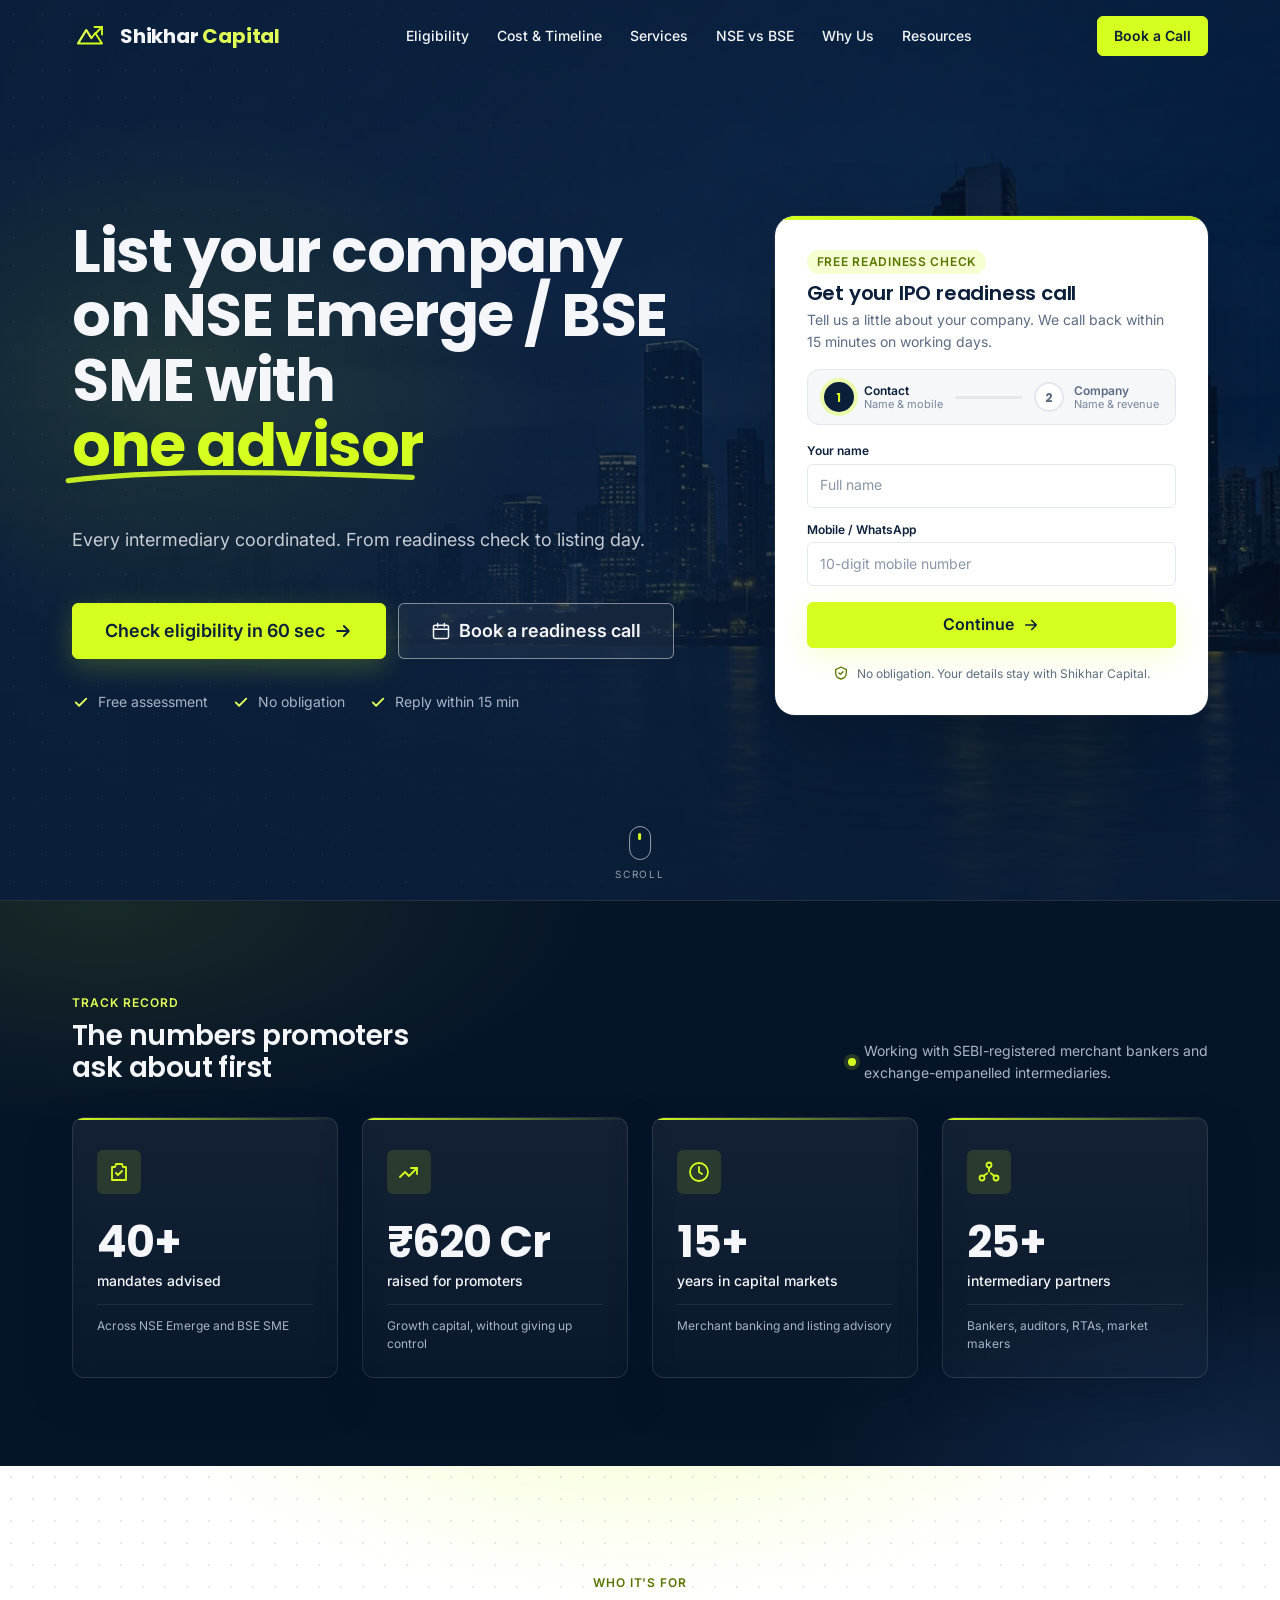
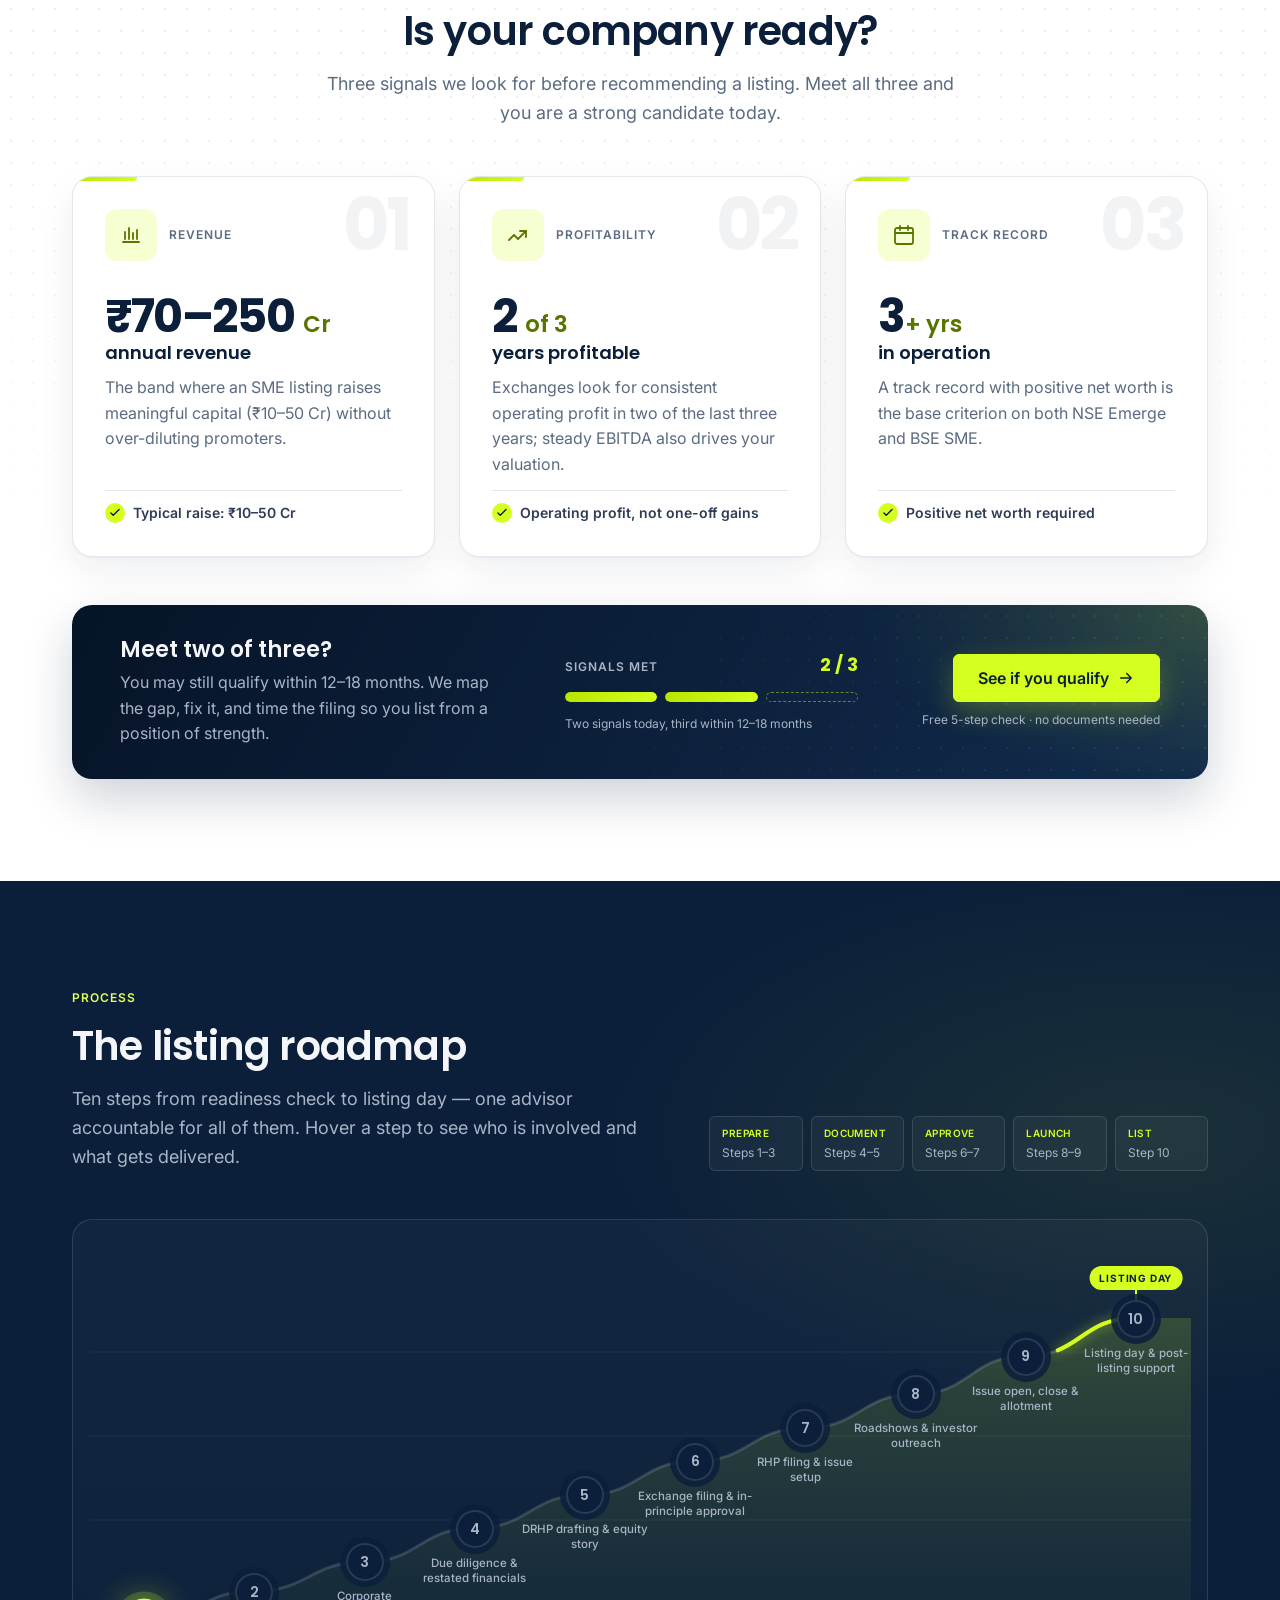
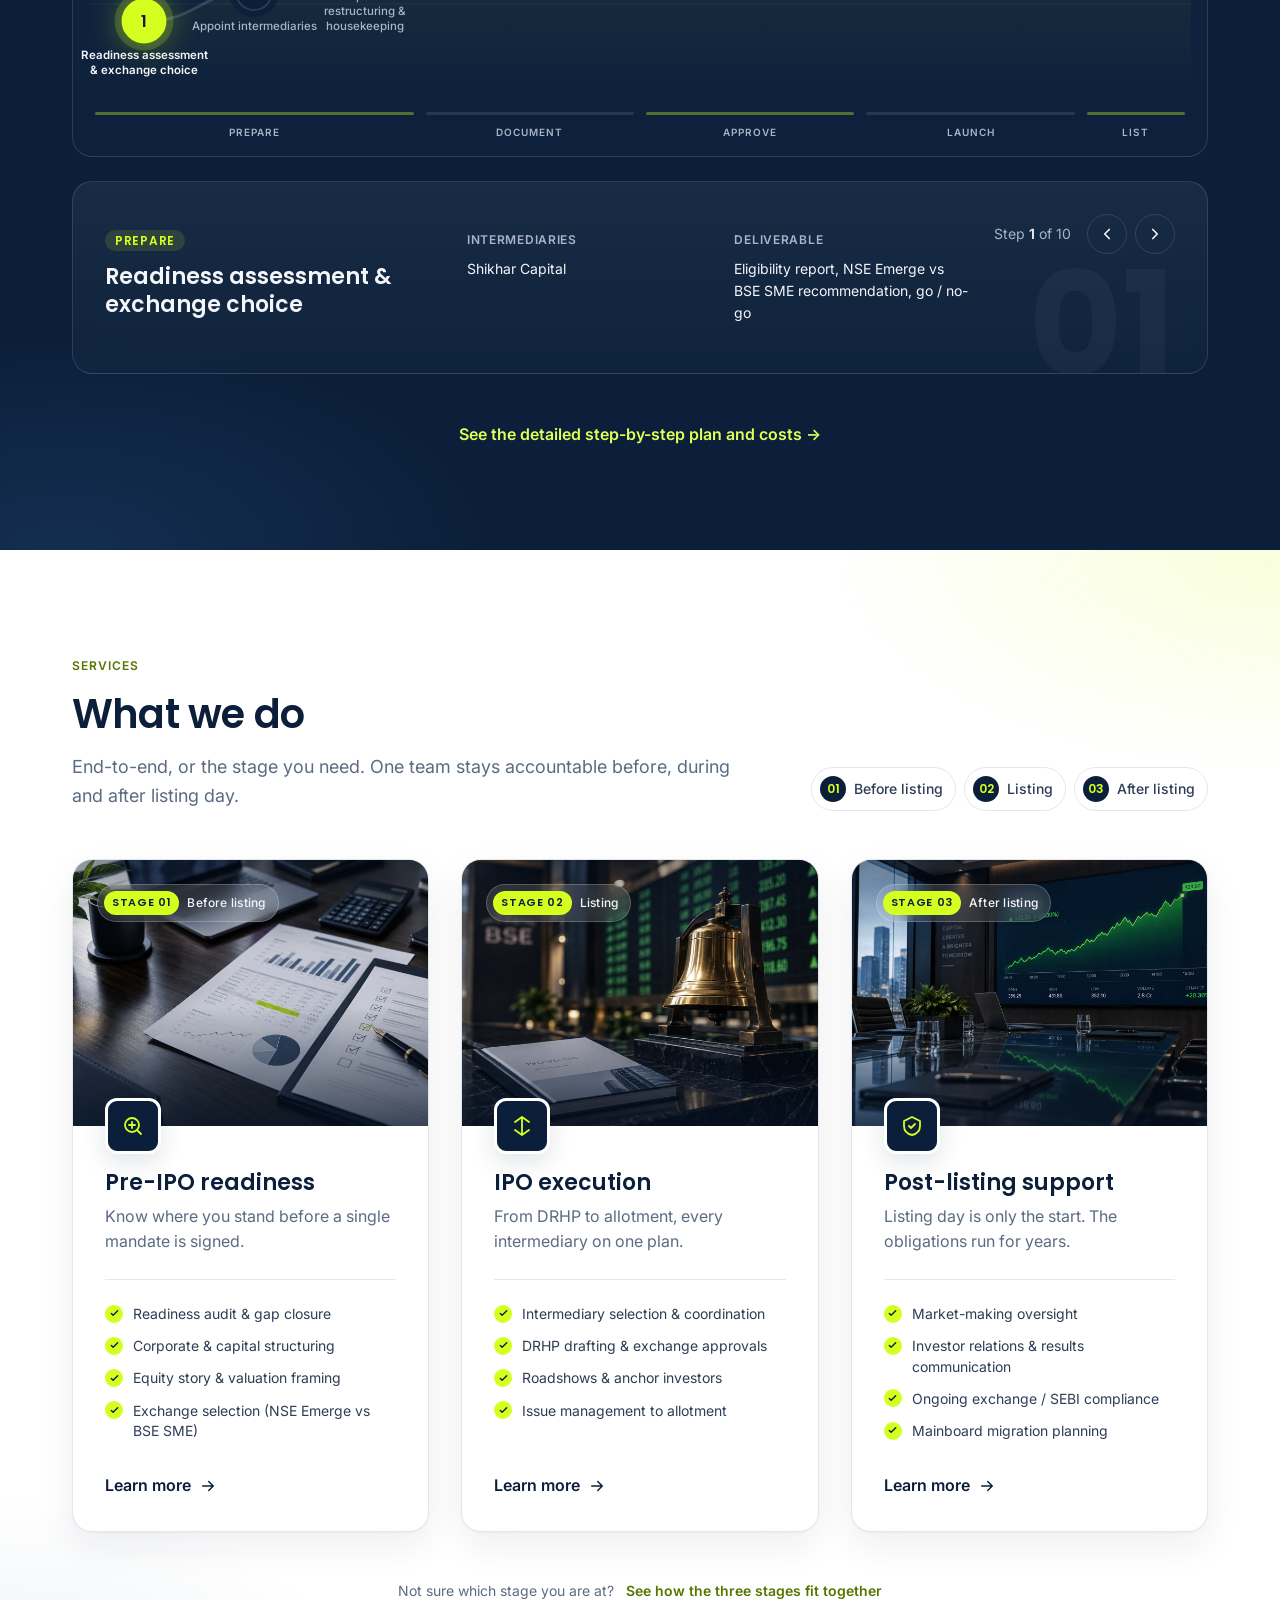
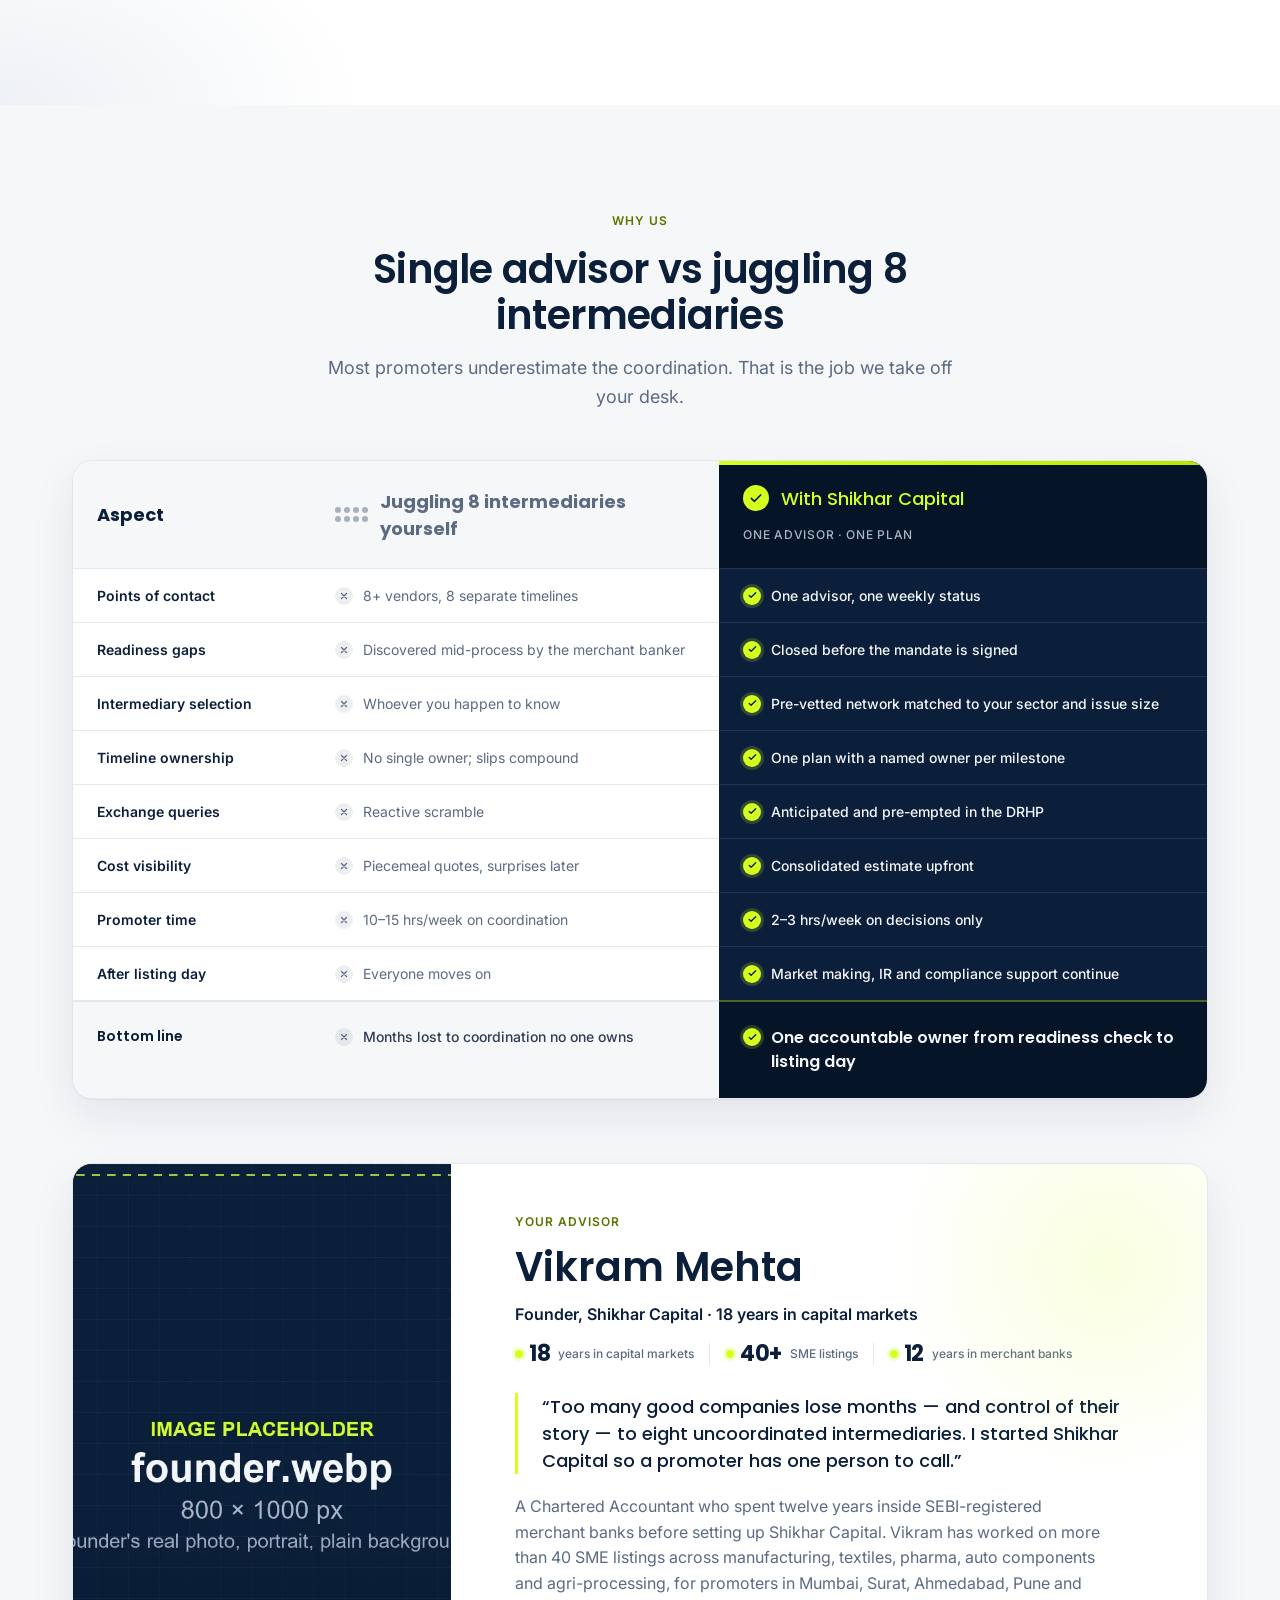
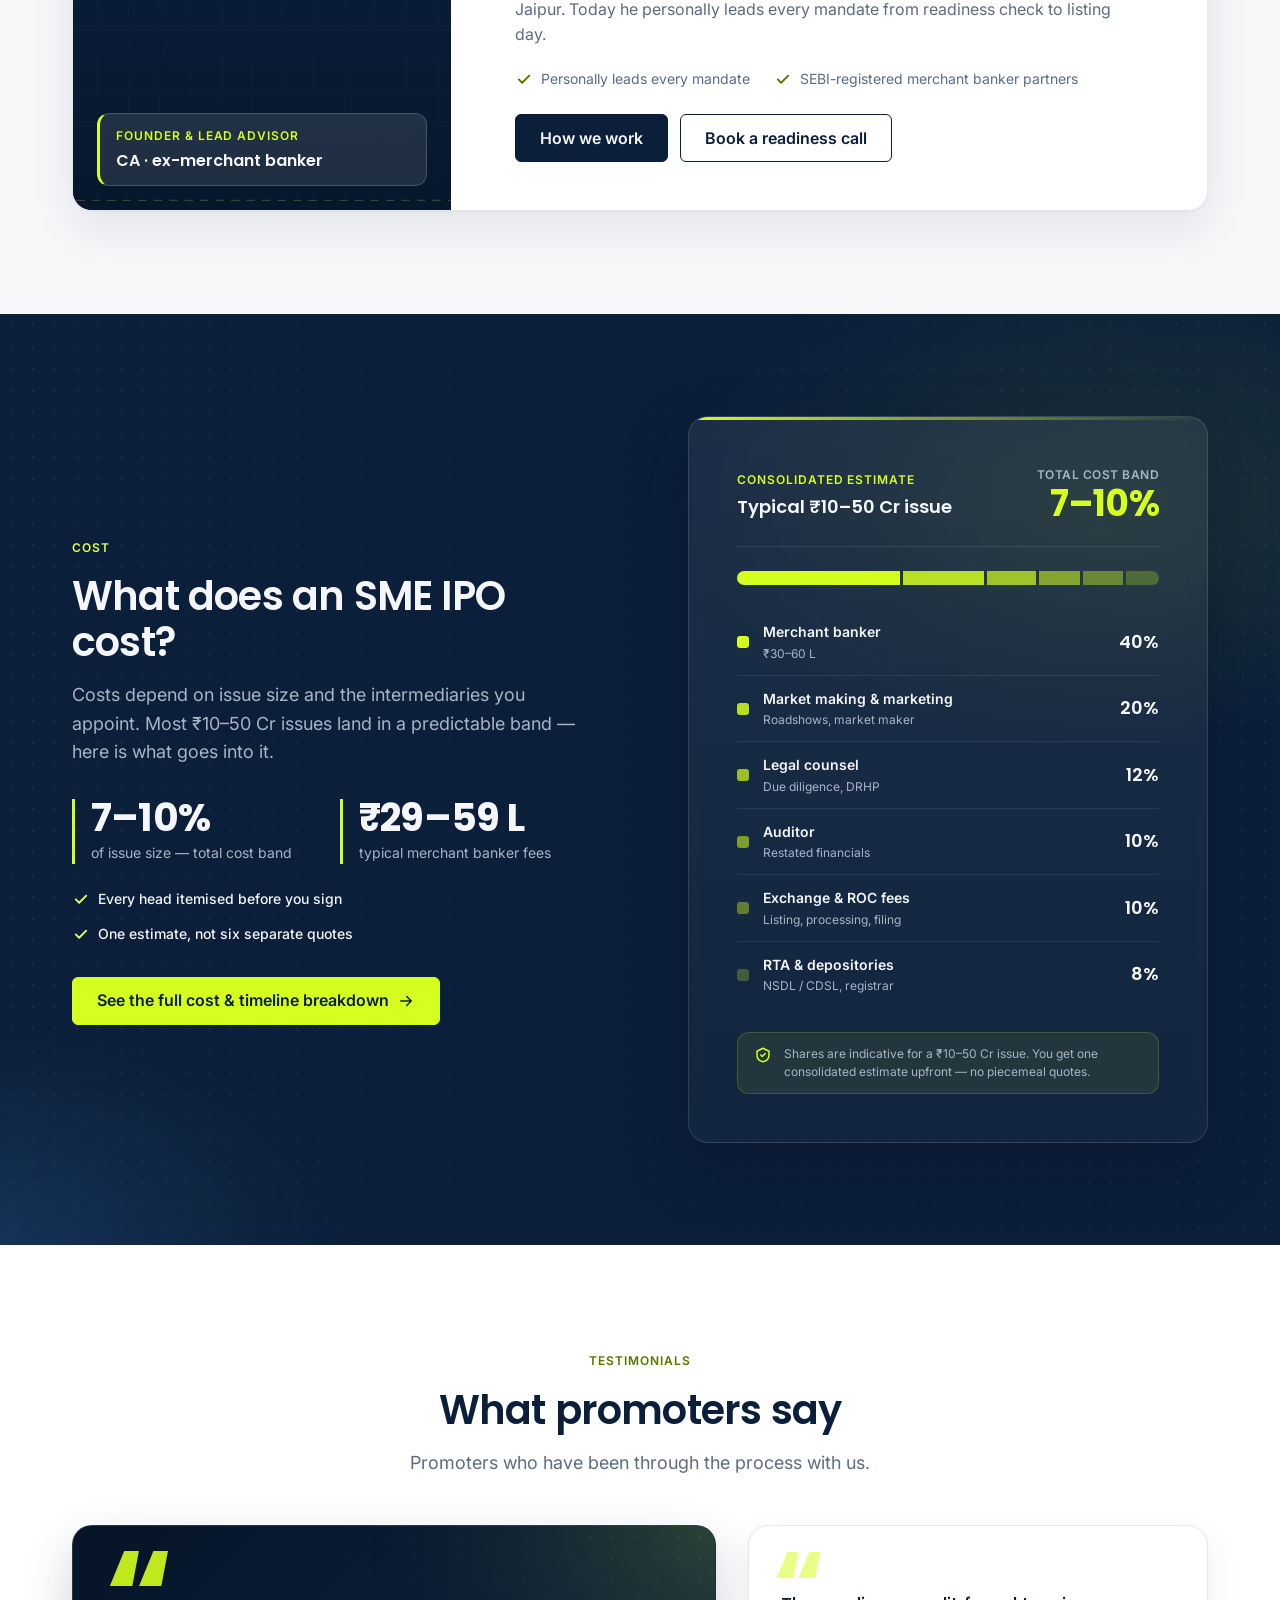
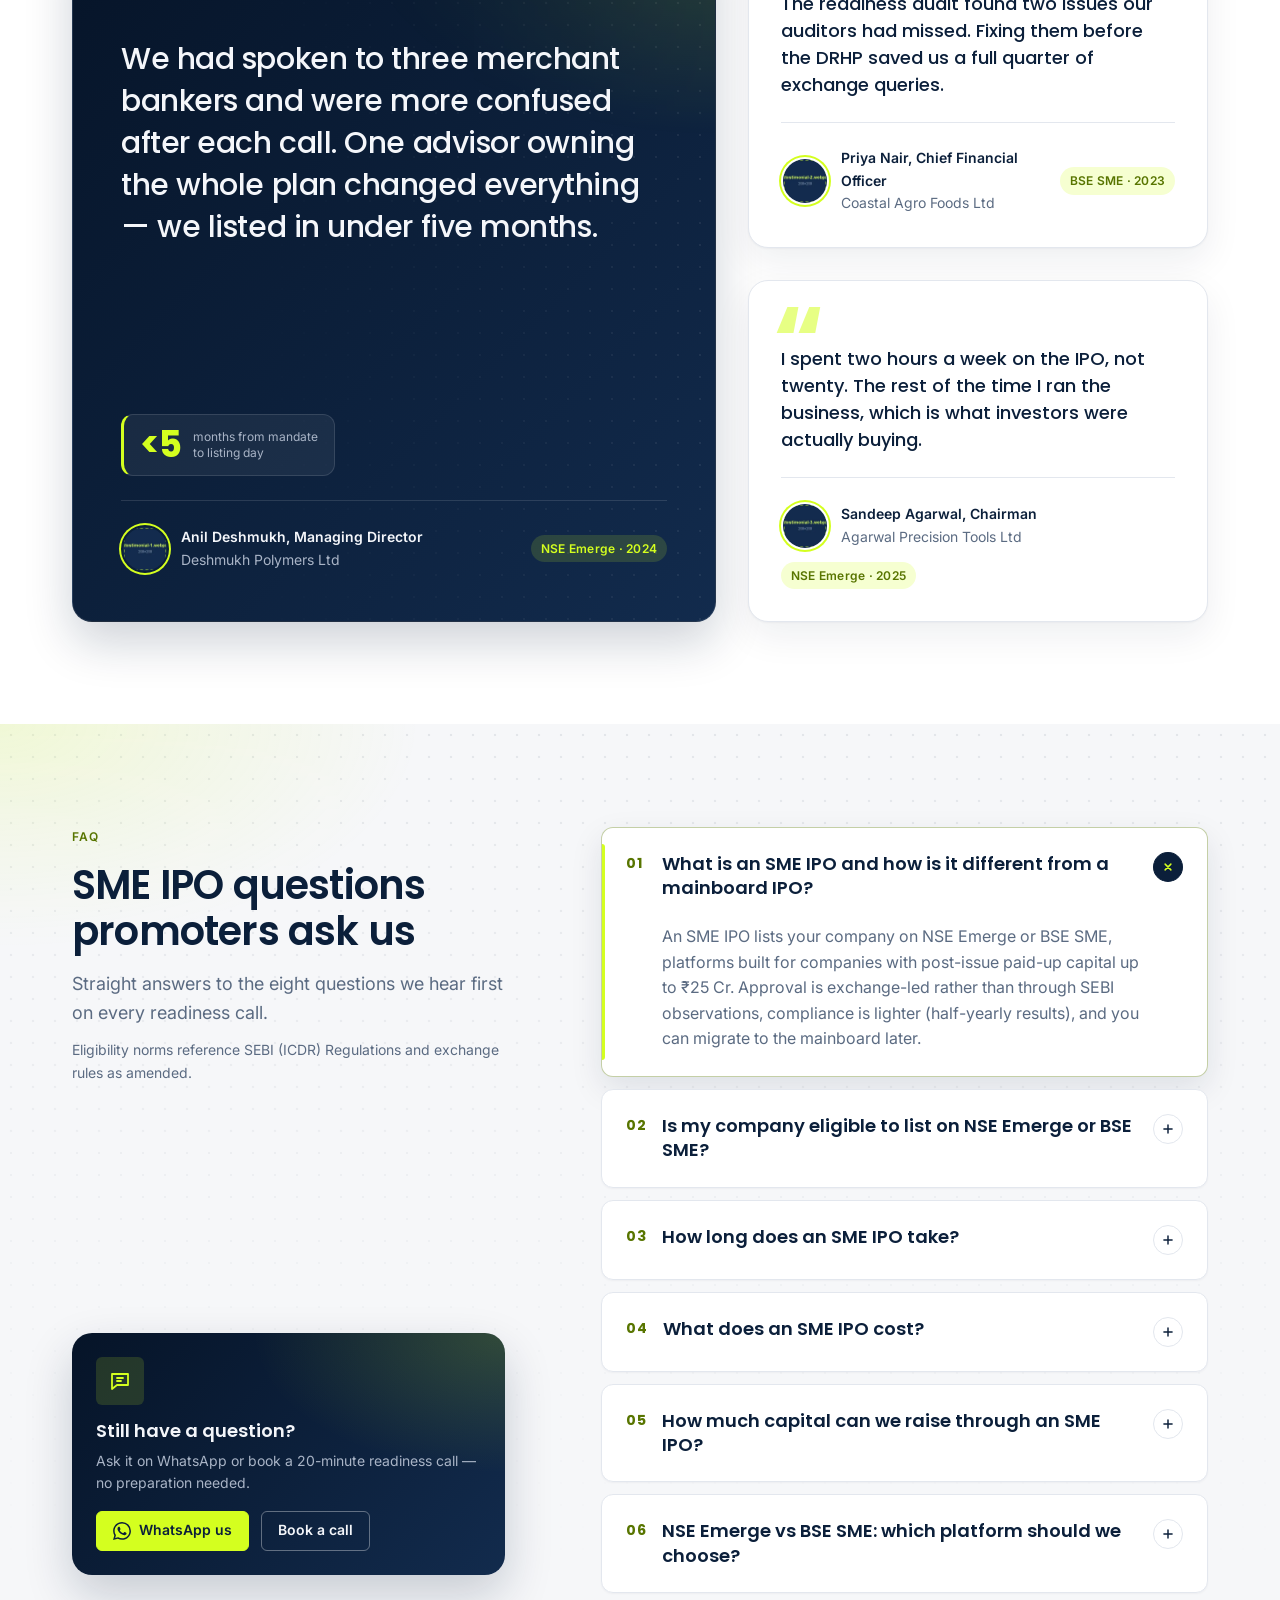
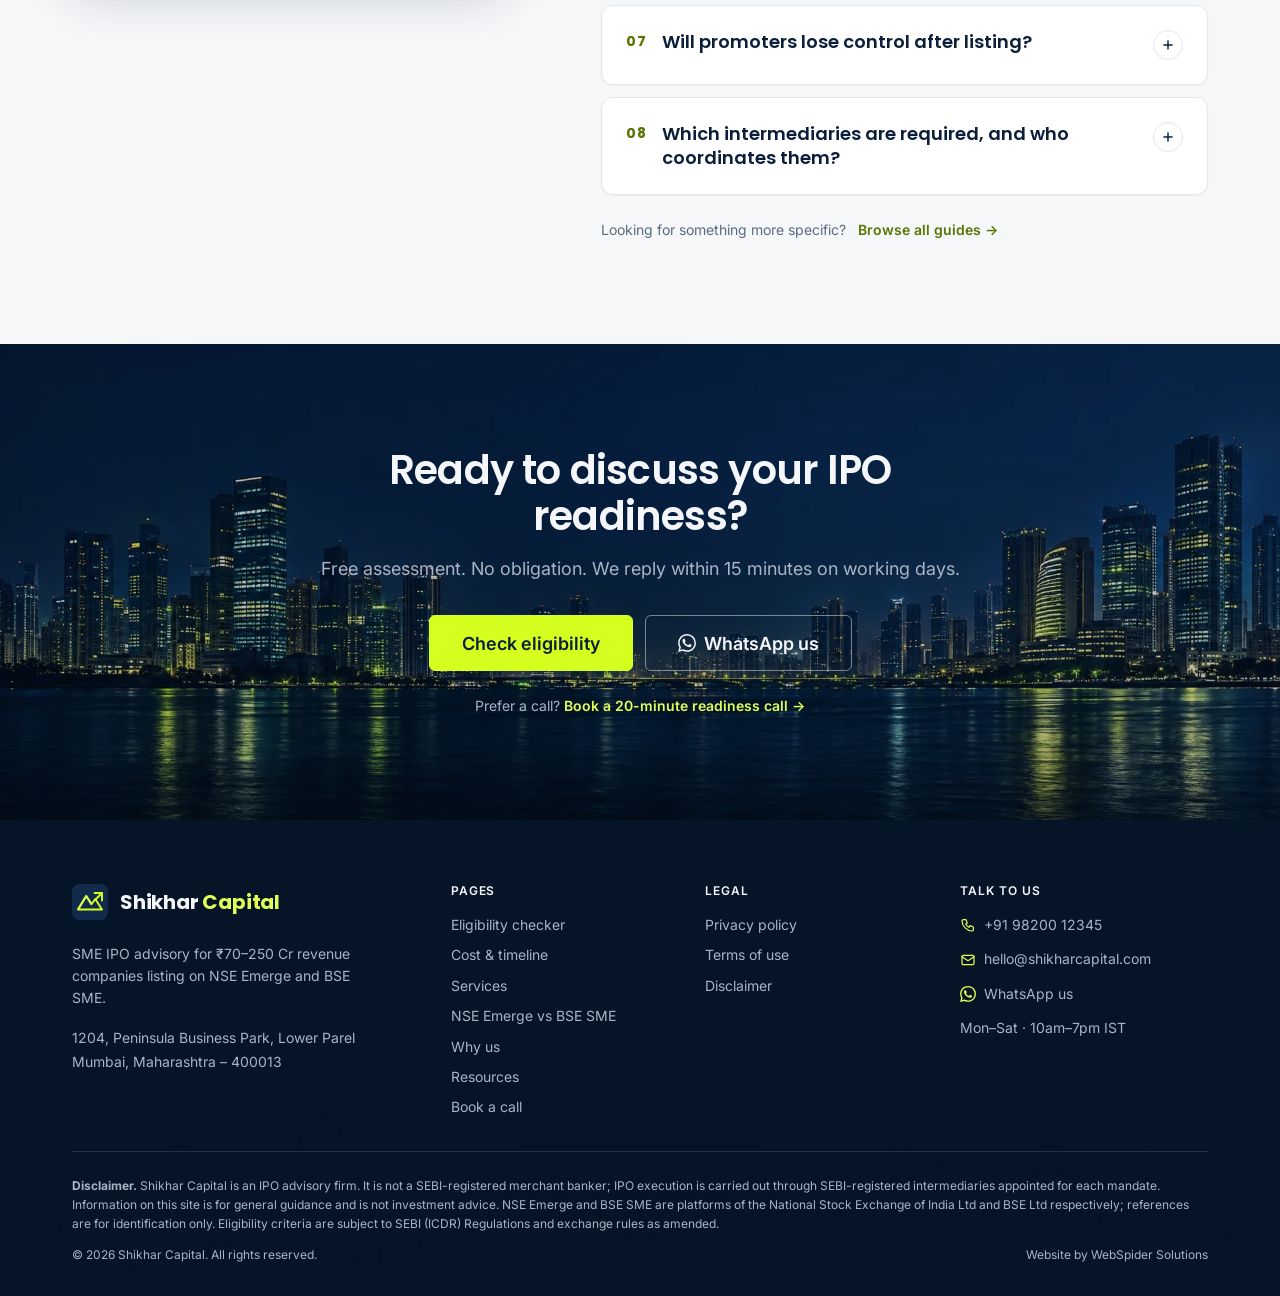
==== v1/index.html @ 57e126a4 "Add two-step lead form to hero; fix footer blurb contrast - Hero: lead-capture card on the right (7/" ====
<!DOCTYPE html>
<html lang="en-IN">
<head>
  <meta charset="utf-8">
  <meta name="viewport" content="width=device-width, initial-scale=1">
  <title>SME IPO Advisory — List on NSE Emerge / BSE SME | Shikhar Capital</title>
  <meta name="description" content="Shikhar Capital helps ₹70–250 Cr revenue companies list on NSE Emerge or BSE SME. One advisor coordinates every intermediary from readiness check to listing day. Free eligibility check.">
  <!-- TODO: confirm production domain with client -->
  <link rel="canonical" href="https://www.shikharcapital.com/">
  <meta name="theme-color" content="#0B1F3A">

  <!-- Open Graph / Twitter -->
  <meta property="og:type" content="website">
  <meta property="og:site_name" content="Shikhar Capital">
  <meta property="og:title" content="List your company on NSE Emerge / BSE SME with one advisor">
  <meta property="og:description" content="One advisor. Every intermediary coordinated. From readiness check to listing day. Free 60-second eligibility check.">
  <meta property="og:url" content="https://www.shikharcapital.com/">
  <meta property="og:image" content="https://www.shikharcapital.com/images/og-home.jpg"><!-- TODO: generate 1200×630 OG image -->
  <meta property="og:locale" content="en_IN">
  <meta name="twitter:card" content="summary_large_image">

  <!-- Fonts -->
  <link rel="preconnect" href="https://fonts.googleapis.com">
  <link rel="preconnect" href="https://fonts.gstatic.com" crossorigin>
  <link href="https://fonts.googleapis.com/css2?family=Inter:wght@400;500;600&family=Poppins:wght@500;600;700&display=swap" rel="stylesheet">

  <link rel="icon" href="images/logo-mark.svg" type="image/svg+xml">
  <link rel="stylesheet" href="assets/style.css">
  <script defer src="assets/main.js"></script>

  <!-- Structured data: Organization + ProfessionalService (placeholders marked XXXX) -->
  <script type="application/ld+json">
  {
    "@context": "https://schema.org",
    "@graph": [
      {
        "@type": "Organization",
        "@id": "https://www.shikharcapital.com/#org",
        "name": "Shikhar Capital",
        "url": "https://www.shikharcapital.com/",
        "logo": "https://www.shikharcapital.com/images/logo-mark.svg",
        "email": "hello@shikharcapital.com",
        "contactPoint": {
          "@type": "ContactPoint",
          "telephone": "+91-98200-12345",
          "contactType": "sales",
          "areaServed": "IN",
          "availableLanguage": ["en", "hi"]
        },
        "sameAs": ["https://www.linkedin.com/company/shikhar-capital"]
      },
      {
        "@type": "ProfessionalService",
        "@id": "https://www.shikharcapital.com/#service",
        "name": "Shikhar Capital — SME IPO Advisory",
        "parentOrganization": { "@id": "https://www.shikharcapital.com/#org" },
        "url": "https://www.shikharcapital.com/",
        "description": "SME IPO advisory for ₹70–250 Cr revenue companies listing on NSE Emerge and BSE SME. One advisor coordinates every intermediary from readiness check to listing day, with a single consolidated plan.",
        "telephone": "+91-98200-12345",
        "priceRange": "₹₹₹",
        "address": {
          "@type": "PostalAddress",
          "streetAddress": "1204, Peninsula Business Park, Lower Parel",
          "addressLocality": "Mumbai",
          "addressRegion": "Maharashtra",
          "postalCode": "400013",
          "addressCountry": "IN"
        },
        "areaServed": { "@type": "Country", "name": "India" },
        "serviceType": ["SME IPO Advisory", "NSE Emerge Listing", "BSE SME Listing"],
        "knowsAbout": ["SME IPO", "NSE Emerge", "BSE SME", "DRHP", "IPO readiness", "Merchant banker coordination"]
      }
    ]
  }
  </script>

  <!-- Structured data: FAQPage (text mirrors the visible FAQ section verbatim) -->
  <script type="application/ld+json">
  {
    "@context": "https://schema.org",
    "@type": "FAQPage",
    "mainEntity": [
      {
        "@type": "Question",
        "name": "What is an SME IPO and how is it different from a mainboard IPO?",
        "acceptedAnswer": { "@type": "Answer", "text": "An SME IPO lists your company on NSE Emerge or BSE SME, platforms built for companies with post-issue paid-up capital up to ₹25 Cr. Approval is exchange-led rather than through SEBI observations, compliance is lighter (half-yearly results), and you can migrate to the mainboard later." }
      },
      {
        "@type": "Question",
        "name": "Is my company eligible to list on NSE Emerge or BSE SME?",
        "acceptedAnswer": { "@type": "Answer", "text": "Broadly: 3+ years of operations, positive net worth, operating profit in at least 2 of the last 3 financial years, and post-issue paid-up capital of ₹25 Cr or less. We work best with ₹70–250 Cr revenue companies. Our 60-second checker gives you a first read." }
      },
      {
        "@type": "Question",
        "name": "How long does an SME IPO take?",
        "acceptedAnswer": { "@type": "Answer", "text": "It depends on how quickly restated financials, due diligence and exchange approvals move. You get a dated, step-by-step plan after the readiness assessment, and we front-load the two steps that usually cause delays: restated financials and exchange queries." }
      },
      {
        "@type": "Question",
        "name": "What does an SME IPO cost?",
        "acceptedAnswer": { "@type": "Answer", "text": "Total costs typically fall in a band of 7–10% of the issue size, spread across the merchant banker, legal counsel, auditor, RTA, exchange and ROC fees, market making and marketing. Our cost page breaks each head down with ranges." }
      },
      {
        "@type": "Question",
        "name": "How much capital can we raise through an SME IPO?",
        "acceptedAnswer": { "@type": "Answer", "text": "Most SME issues raise ₹10–50 Cr. The amount depends on your valuation and the requirement to offer at least 25% of post-issue capital to the public, within the ₹25 Cr paid-up capital ceiling." }
      },
      {
        "@type": "Question",
        "name": "NSE Emerge vs BSE SME: which platform should we choose?",
        "acceptedAnswer": { "@type": "Answer", "text": "Eligibility norms are similar; the differences are in sector fit, investor base, liquidity and fees. We recommend a platform after the readiness assessment. See our side-by-side comparison." }
      },
      {
        "@type": "Question",
        "name": "Will promoters lose control after listing?",
        "acceptedAnswer": { "@type": "Answer", "text": "No. A typical SME IPO dilutes 25–30%, so promoters retain a clear majority. Promoter holding is subject to lock-in (20% of post-issue capital for 3 years, balance for 1 year), which reassures investors rather than reducing your control." }
      },
      {
        "@type": "Question",
        "name": "Which intermediaries are required, and who coordinates them?",
        "acceptedAnswer": { "@type": "Answer", "text": "A SEBI-registered merchant banker, legal counsel, peer-reviewed auditor, RTA, market maker, underwriter, bankers to the issue and the depositories. Shikhar Capital appoints and coordinates all of them so you deal with one advisor." }
      }
    ]
  }
  </script>
</head>
<body>

  <a class="skip-link" href="#main">Skip to content</a>

  <!-- ==================================================================
       SHARED: SITE HEADER — copy verbatim to every page.
       Keep in sync across all v1/*.html pages. Do not edit per page;
       aria-current is set by main.js.
       ================================================================== -->
  <header class="site-header site-header--overlay">
    <div class="container site-header__inner">
      <a class="brand" href="index.html" aria-label="Shikhar Capital — home">
        <svg class="brand__mark" viewBox="0 0 48 48" aria-hidden="true" focusable="false">
          <rect width="48" height="48" rx="10" fill="#0B1F3A"/>
          <path d="M8 34 L19 16 L26 27 L31 20 L40 34 Z" fill="none" stroke="#D4FF1F" stroke-width="2.5" stroke-linejoin="round"/>
          <path d="M8 34 L19 16 L26 27" fill="none" stroke="#E0FF57" stroke-width="2.5" stroke-linejoin="round"/>
          <path d="M30 12 L40 12 L40 22" fill="none" stroke="#D4FF1F" stroke-width="2.5" stroke-linecap="round" stroke-linejoin="round"/>
          <path d="M40 12 L32 20" fill="none" stroke="#D4FF1F" stroke-width="2.5" stroke-linecap="round"/>
        </svg>
        <span class="brand__name">Shikhar <em>Capital</em></span>
      </a>

      <nav class="site-nav" id="site-nav" aria-label="Primary">
        <ul class="site-nav__list">
          <li><a href="sme-ipo-eligibility.html">Eligibility</a></li>
          <li><a href="sme-ipo-cost-timeline.html">Cost &amp; Timeline</a></li>
          <li><a href="services.html">Services</a></li>
          <li><a href="nse-emerge-vs-bse-sme.html">NSE vs BSE</a></li>
          <li><a href="about.html">Why Us</a></li>
          <li><a href="resources.html">Resources</a></li>
        </ul>
        <a class="btn btn--accent btn--block site-nav__cta" href="book.html">Book a Call</a>
      </nav>

      <div class="site-header__right">
        <a class="btn btn--accent btn--sm site-header__cta" href="book.html">Book a Call</a>
        <button class="nav-toggle" type="button" aria-expanded="false" aria-controls="site-nav" aria-label="Open menu">
          <svg class="icon-menu" viewBox="0 0 24 24" fill="none" stroke="currentColor" stroke-width="2" stroke-linecap="round" aria-hidden="true"><path d="M4 7h16M4 12h16M4 17h16"/></svg>
          <svg class="icon-close" viewBox="0 0 24 24" fill="none" stroke="currentColor" stroke-width="2" stroke-linecap="round" aria-hidden="true"><path d="M6 6l12 12M18 6L6 18"/></svg>
        </button>
      </div>
    </div>
  </header>
  <!-- /SHARED: SITE HEADER -->

  <main id="main">

    <!-- ============================ 1 · HERO ============================ -->
    <section class="section section--navy hero" id="hero" aria-labelledby="hero-title">
      <!-- IMAGE: images/hero-bg.webp — Mumbai skyline at dusk (client-supplied, source in images/user-uploads/hero-bg.png) -->
      <img class="hero__bg" src="images/hero-bg.webp" alt="" width="1672" height="941" fetchpriority="high" decoding="async">
      <div class="container hero__inner">
        <div class="hero__content">
          <h1 id="hero-title">List your company on NSE Emerge / BSE SME with <span class="hero__highlight">one advisor<svg class="hero__underline" viewBox="0 0 300 16" preserveAspectRatio="none" aria-hidden="true" focusable="false"><path d="M3 12 C 70 3, 160 2, 297 9" fill="none" stroke="currentColor" stroke-width="5" stroke-linecap="round"/></svg></span></h1>
          <p class="lead">Every intermediary coordinated. From readiness check to listing day.</p>
          <div class="btn-row">
            <a class="btn btn--accent btn--lg" href="sme-ipo-eligibility.html">Check eligibility in 60 sec<svg viewBox="0 0 24 24" fill="none" stroke="currentColor" stroke-width="2.2" stroke-linecap="round" stroke-linejoin="round" aria-hidden="true"><path d="M5 12h14M13 6l6 6-6 6"/></svg></a>
            <a class="btn btn--outline-light btn--lg" href="book.html"><svg viewBox="0 0 24 24" fill="none" stroke="currentColor" stroke-width="1.8" stroke-linecap="round" stroke-linejoin="round" aria-hidden="true"><rect x="3" y="5" width="18" height="16" rx="2"/><path d="M3 10h18M8 3v4M16 3v4"/></svg>Book a readiness call</a>
          </div>
          <ul class="trust-list" aria-label="What to expect">
            <li><svg viewBox="0 0 24 24" fill="none" stroke="currentColor" stroke-width="2.5" stroke-linecap="round" stroke-linejoin="round" aria-hidden="true"><path d="M5 12.5l4.5 4.5L19 7.5"/></svg>Free assessment</li>
            <li><svg viewBox="0 0 24 24" fill="none" stroke="currentColor" stroke-width="2.5" stroke-linecap="round" stroke-linejoin="round" aria-hidden="true"><path d="M5 12.5l4.5 4.5L19 7.5"/></svg>No obligation</li>
            <li><svg viewBox="0 0 24 24" fill="none" stroke="currentColor" stroke-width="2.5" stroke-linecap="round" stroke-linejoin="round" aria-hidden="true"><path d="M5 12.5l4.5 4.5L19 7.5"/></svg>Reply within 15 min</li>
          </ul>
        </div>

        <!-- Lead-capture form (client request, 2026-09-22). Validation + success state in main.js (initLeadForm);
             submission is mocked — `// TODO` CRM webhook. -->
        <div class="hero__form">
          <form class="lead-form" id="hero-form" novalidate aria-labelledby="lead-form-title">
            <div class="lead-form__head">
              <span class="lead-form__eyebrow">Free readiness check</span>
              <h2 class="lead-form__title" id="lead-form-title">Get your IPO readiness call</h2>
              <p class="lead-form__sub">Tell us a little about your company. We call back within 15 minutes on working days.</p>
              <span class="visually-hidden" aria-live="polite">Step <b data-step-current>1</b> of 2</span>
              <!-- Stepper: main.js toggles .is-active / .is-done and --progress on the connector -->
              <div class="stepper" aria-hidden="true">
                <span class="stepper__item is-active" data-step-node="1">
                  <span class="stepper__node">
                    <span class="stepper__num">1</span>
                    <svg class="stepper__check" viewBox="0 0 24 24" fill="none" stroke="currentColor" stroke-width="3" stroke-linecap="round" stroke-linejoin="round"><path d="M5 12.5l4.5 4.5L19 7.5"/></svg>
                  </span>
                  <span class="stepper__label"><b>Contact</b><small>Name &amp; mobile</small></span>
                </span>
                <span class="stepper__line"><i></i></span>
                <span class="stepper__item" data-step-node="2">
                  <span class="stepper__node">
                    <span class="stepper__num">2</span>
                    <svg class="stepper__check" viewBox="0 0 24 24" fill="none" stroke="currentColor" stroke-width="3" stroke-linecap="round" stroke-linejoin="round"><path d="M5 12.5l4.5 4.5L19 7.5"/></svg>
                  </span>
                  <span class="stepper__label"><b>Company</b><small>Name &amp; revenue</small></span>
                </span>
              </div>
            </div>

            <!-- Step 1: who to call -->
            <fieldset class="lead-form__step" data-step="1">
              <legend class="visually-hidden">Step 1 of 2: your contact details</legend>
              <div class="field">
                <label for="lf-name">Your name</label>
                <input class="input" id="lf-name" name="name" type="text" autocomplete="name" required aria-describedby="lf-name-error" placeholder="Full name">
                <span class="field__error" id="lf-name-error" aria-live="polite"></span>
              </div>
              <div class="field">
                <label for="lf-mobile">Mobile / WhatsApp</label>
                <input class="input" id="lf-mobile" name="mobile" type="tel" inputmode="numeric" autocomplete="tel-national" required aria-describedby="lf-mobile-error" placeholder="10-digit mobile number">
                <span class="field__error" id="lf-mobile-error" aria-live="polite"></span>
              </div>
              <button class="btn btn--accent btn--block" type="button" data-step-next>
                Continue
                <svg viewBox="0 0 24 24" fill="none" stroke="currentColor" stroke-width="2.2" stroke-linecap="round" stroke-linejoin="round" aria-hidden="true"><path d="M5 12h14M13 6l6 6-6 6"/></svg>
              </button>
            </fieldset>

            <!-- Step 2: about the company -->
            <fieldset class="lead-form__step" data-step="2" hidden>
              <legend class="visually-hidden">Step 2 of 2: about your company</legend>
              <div class="field">
                <label for="lf-company">Company name</label>
                <input class="input" id="lf-company" name="company" type="text" autocomplete="organization" required aria-describedby="lf-company-error" placeholder="Registered company name">
                <span class="field__error" id="lf-company-error" aria-live="polite"></span>
              </div>
              <div class="field">
                <label for="lf-revenue">Annual revenue (last FY)</label>
                <select class="input input--select" id="lf-revenue" name="revenue" required aria-describedby="lf-revenue-error">
                  <option value="" selected disabled>Select a band</option>
                  <option value="under-70">Under ₹70 Cr</option>
                  <option value="70-150">₹70–150 Cr</option>
                  <option value="150-250">₹150–250 Cr</option>
                  <option value="over-250">Over ₹250 Cr</option>
                </select>
                <span class="field__error" id="lf-revenue-error" aria-live="polite"></span>
              </div>
              <input type="hidden" name="page" value="">
              <button class="btn btn--accent btn--block" type="submit">
                Request my readiness call
                <svg viewBox="0 0 24 24" fill="none" stroke="currentColor" stroke-width="2.2" stroke-linecap="round" stroke-linejoin="round" aria-hidden="true"><path d="M5 12h14M13 6l6 6-6 6"/></svg>
              </button>
              <button class="lead-form__back" type="button" data-step-back>
                <svg viewBox="0 0 24 24" fill="none" stroke="currentColor" stroke-width="2.2" stroke-linecap="round" stroke-linejoin="round" aria-hidden="true"><path d="M19 12H5M11 6l-6 6 6 6"/></svg>
                Back
              </button>
            </fieldset>

            <p class="lead-form__note">
              <svg viewBox="0 0 24 24" fill="none" stroke="currentColor" stroke-width="2" stroke-linecap="round" stroke-linejoin="round" aria-hidden="true"><path d="M12 3l8 4v5c0 5-3.5 8-8 9-4.5-1-8-4-8-9V7z"/><path d="M9 12l2 2 4-4"/></svg>
              No obligation. Your details stay with Shikhar Capital.
            </p>
            <div class="lead-form__success" tabindex="-1" hidden>
              <span class="lead-form__success-icon" aria-hidden="true">
                <svg viewBox="0 0 24 24" fill="none" stroke="currentColor" stroke-width="2.5" stroke-linecap="round" stroke-linejoin="round"><path d="M5 12.5l4.5 4.5L19 7.5"/></svg>
              </span>
              <h3>Thanks — we'll call you shortly.</h3>
              <p>Expect a call within 15 minutes, Mon–Sat 10am–7pm IST. Prefer to talk now? <a class="link" href="https://wa.me/919820012345?text=Hi%20Shikhar%20Capital%2C%20I%20just%20requested%20a%20readiness%20call." target="_blank" rel="noopener">Message us on WhatsApp</a>.</p>
            </div>
          </form>
        </div>
      </div>

      <a class="hero__scroll" href="#qualify" aria-label="Scroll to content"><span class="hero__scroll-mouse" aria-hidden="true"></span><span class="hero__scroll-text" aria-hidden="true">Scroll</span></a>
    </section>

    <!-- ========================= 2 · PROOF STRIP ========================= -->
    <section class="section section--navy proof" id="proof" aria-labelledby="proof-title">
      <div class="container">
        <!-- SAMPLE DATA: client to confirm numbers. If unavailable at launch, replace with
             "Partners with SEBI-registered merchant bankers" style copy per brief. -->
        <div class="proof__head" data-reveal>
          <div>
            <span class="eyebrow">Track record</span>
            <h2 id="proof-title" class="proof__title">The numbers promoters ask about first</h2>
          </div>
          <p class="proof__note">Working with SEBI-registered merchant bankers and exchange-empanelled intermediaries.</p>
        </div>

        <div class="proof__grid">
          <div class="proof__card stat" data-reveal>
            <div class="icon-tile" aria-hidden="true">
              <svg viewBox="0 0 24 24" fill="none" stroke="currentColor" stroke-width="1.8" stroke-linecap="round" stroke-linejoin="round"><path d="M9 4h6l1 3h3v13H5V7h3z"/><path d="M9 13l2 2 4-4"/></svg>
            </div>
            <span class="stat__value"><span data-placeholder data-count="40">40</span>+</span>
            <span class="stat__label">mandates advised</span>
            <span class="proof__desc">Across NSE Emerge and BSE SME</span>
          </div>
          <div class="proof__card stat" data-reveal style="--reveal-delay: 100ms">
            <div class="icon-tile" aria-hidden="true">
              <svg viewBox="0 0 24 24" fill="none" stroke="currentColor" stroke-width="1.8" stroke-linecap="round" stroke-linejoin="round"><path d="M3 17l5-5 4 4 8-8"/><path d="M14 8h6v6"/></svg>
            </div>
            <span class="stat__value"><span class="rupee">₹</span><span data-placeholder data-count="620">620</span> Cr</span>
            <span class="stat__label">raised for promoters</span>
            <span class="proof__desc">Growth capital, without giving up control</span>
          </div>
          <div class="proof__card stat" data-reveal style="--reveal-delay: 200ms">
            <div class="icon-tile" aria-hidden="true">
              <svg viewBox="0 0 24 24" fill="none" stroke="currentColor" stroke-width="1.8" stroke-linecap="round" stroke-linejoin="round"><circle cx="12" cy="12" r="9"/><path d="M12 7v5l3 2"/></svg>
            </div>
            <span class="stat__value"><span data-placeholder data-count="15">15</span>+</span>
            <span class="stat__label">years in capital markets</span>
            <span class="proof__desc">Merchant banking and listing advisory</span>
          </div>
          <div class="proof__card stat" data-reveal style="--reveal-delay: 300ms">
            <div class="icon-tile" aria-hidden="true">
              <svg viewBox="0 0 24 24" fill="none" stroke="currentColor" stroke-width="1.8" stroke-linecap="round" stroke-linejoin="round"><circle cx="12" cy="5" r="2.5"/><circle cx="5" cy="18" r="2.5"/><circle cx="19" cy="18" r="2.5"/><path d="M12 7.5v4M10.2 13.2L6.6 16M13.8 13.2l3.6 2.8"/></svg>
            </div>
            <span class="stat__value"><span data-placeholder data-count="25">25</span>+</span>
            <span class="stat__label">intermediary partners</span>
            <span class="proof__desc">Bankers, auditors, RTAs, market makers</span>
          </div>
        </div>
      </div>
    </section>

    <!-- ========================= 3 · WHO IT'S FOR ========================= -->
    <section class="section qualify" id="qualify" aria-labelledby="qualify-title">
      <div class="container">
        <div class="section__head">
          <span class="eyebrow">Who it's for</span>
          <h2 id="qualify-title">Is your company ready?</h2>
          <p class="lead">Three signals we look for before recommending a listing. Meet all three and you are a strong candidate today.</p>
        </div>

        <!-- Three qualifying signals: each heading = big figure + label so the H3 text still reads as one criterion -->
        <div class="signal-grid">
          <article class="signal" data-reveal>
            <span class="signal__index" aria-hidden="true">01</span>
            <div class="signal__top">
              <div class="icon-tile" aria-hidden="true">
                <svg viewBox="0 0 24 24" fill="none" stroke="currentColor" stroke-width="1.8" stroke-linecap="round" stroke-linejoin="round"><path d="M4 19h16M6 16V9M10 16V5M14 16v-6M18 16V7"/></svg>
              </div>
              <span class="signal__tag">Revenue</span>
            </div>
            <h3>
              <span class="signal__value"><span class="rupee">₹</span>70–250 <small>Cr</small></span>
              <span class="signal__label">annual revenue</span>
            </h3>
            <p class="signal__desc">The band where an SME listing raises meaningful capital (₹10–50 Cr) without over-diluting promoters.</p>
            <p class="signal__foot">
              <svg viewBox="0 0 24 24" fill="none" stroke="currentColor" stroke-width="2.4" stroke-linecap="round" stroke-linejoin="round" aria-hidden="true"><path d="M5 12l4 4L19 6"/></svg>
              Typical raise: ₹10–50 Cr
            </p>
          </article>

          <article class="signal" data-reveal style="--reveal-delay: 100ms">
            <span class="signal__index" aria-hidden="true">02</span>
            <div class="signal__top">
              <div class="icon-tile" aria-hidden="true">
                <svg viewBox="0 0 24 24" fill="none" stroke="currentColor" stroke-width="1.8" stroke-linecap="round" stroke-linejoin="round"><path d="M3 17l5-5 4 4 8-8"/><path d="M14 8h6v6"/></svg>
              </div>
              <span class="signal__tag">Profitability</span>
            </div>
            <h3>
              <span class="signal__value">2 <small>of 3</small></span>
              <span class="signal__label">years profitable</span>
            </h3>
            <p class="signal__desc">Exchanges look for consistent operating profit in two of the last three years; steady EBITDA also drives your valuation.</p>
            <p class="signal__foot">
              <svg viewBox="0 0 24 24" fill="none" stroke="currentColor" stroke-width="2.4" stroke-linecap="round" stroke-linejoin="round" aria-hidden="true"><path d="M5 12l4 4L19 6"/></svg>
              Operating profit, not one-off gains
            </p>
          </article>

          <article class="signal" data-reveal style="--reveal-delay: 200ms">
            <span class="signal__index" aria-hidden="true">03</span>
            <div class="signal__top">
              <div class="icon-tile" aria-hidden="true">
                <svg viewBox="0 0 24 24" fill="none" stroke="currentColor" stroke-width="1.8" stroke-linecap="round" stroke-linejoin="round"><rect x="3" y="5" width="18" height="16" rx="2"/><path d="M3 10h18M8 3v4M16 3v4"/></svg>
              </div>
              <span class="signal__tag">Track record</span>
            </div>
            <h3>
              <span class="signal__value">3<small>+ yrs</small></span>
              <span class="signal__label">in operation</span>
            </h3>
            <p class="signal__desc">A track record with positive net worth is the base criterion on both NSE Emerge and BSE SME.</p>
            <p class="signal__foot">
              <svg viewBox="0 0 24 24" fill="none" stroke="currentColor" stroke-width="2.4" stroke-linecap="round" stroke-linejoin="round" aria-hidden="true"><path d="M5 12l4 4L19 6"/></svg>
              Positive net worth required
            </p>
          </article>
        </div>

        <!-- Readiness panel: the "meet two of three" note turned into a visual meter + CTA -->
        <div class="qualify__cta" data-reveal style="--reveal-delay: 150ms">
          <div class="qualify__cta-text">
            <h3>Meet two of three?</h3>
            <p>You may still qualify within 12–18 months. We map the gap, fix it, and time the filing so you list from a position of strength.</p>
          </div>
          <div class="qualify__meter" aria-hidden="true">
            <div class="qualify__meter-row"><span>Signals met</span><b>2 / 3</b></div>
            <div class="qualify__meter-bars"><i class="is-on" style="--i: 0"></i><i class="is-on" style="--i: 1"></i><i></i></div>
            <span class="qualify__meter-note">Two signals today, third within 12–18 months</span>
          </div>
          <div class="qualify__cta-action">
            <a class="btn btn--accent" href="sme-ipo-eligibility.html">
              See if you qualify
              <svg viewBox="0 0 24 24" fill="none" stroke="currentColor" stroke-width="2" stroke-linecap="round" stroke-linejoin="round" aria-hidden="true"><path d="M5 12h14M13 6l6 6-6 6"/></svg>
            </a>
            <span class="qualify__cta-note">Free 5-step check · no documents needed</span>
          </div>
        </div>
      </div>
    </section>

    <!-- ========================= 4 · PROCESS / ROADMAP ========================= -->
    <section class="section section--navy roadmap" id="roadmap" aria-labelledby="roadmap-title">
      <div class="container">
        <div class="roadmap__head" data-reveal>
          <div>
            <span class="eyebrow">Process</span>
            <h2 id="roadmap-title">The listing roadmap</h2>
            <p class="lead">Ten steps from readiness check to listing day — one advisor accountable for all of them. Hover a step to see who is involved and what gets delivered.</p>
          </div>
          <ul class="roadmap__legend" aria-label="Phases">
            <li><b>Prepare</b><span>Steps 1–3</span></li>
            <li><b>Document</b><span>Steps 4–5</span></li>
            <li><b>Approve</b><span>Steps 6–7</span></li>
            <li><b>Launch</b><span>Steps 8–9</span></li>
            <li><b>List</b><span>Step 10</span></li>
          </ul>
        </div>

        <div class="roadmap__chart" data-reveal>
          <!-- Rising "ascent" curve; the lime stroke fills up to the active step via --progress -->
          <svg class="roadmap__svg" viewBox="0 0 1000 420" preserveAspectRatio="none" aria-hidden="true" focusable="false">
            <defs>
              <linearGradient id="rm-area" x1="0" y1="0" x2="0" y2="1">
                <stop offset="0" stop-color="#D4FF1F" stop-opacity=".16"/>
                <stop offset="1" stop-color="#D4FF1F" stop-opacity="0"/>
              </linearGradient>
              <linearGradient id="rm-line" x1="0" y1="0" x2="1" y2="0">
                <stop offset="0" stop-color="#B9E600"/>
                <stop offset="1" stop-color="#D4FF1F"/>
              </linearGradient>
            </defs>
            <g class="roadmap__grid">
              <line x1="0" y1="84" x2="1000" y2="84"/><line x1="0" y1="168" x2="1000" y2="168"/><line x1="0" y1="252" x2="1000" y2="252"/><line x1="0" y1="336" x2="1000" y2="336"/>
            </g>
            <path class="roadmap__area" d="M50 353 C100 353 100 323 150 323 C200 323 200 294 250 294 C300 294 300 260 350 260 C400 260 400 227 450 227 C500 227 500 193 550 193 C600 193 600 160 650 160 C700 160 700 126 750 126 C800 126 800 88 850 88 C900 88 900 50 950 50 L1000 50 L1000 420 L50 420 Z" fill="url(#rm-area)"/>
            <path class="roadmap__path-bg" d="M50 353 C100 353 100 323 150 323 C200 323 200 294 250 294 C300 294 300 260 350 260 C400 260 400 227 450 227 C500 227 500 193 550 193 C600 193 600 160 650 160 C700 160 700 126 750 126 C800 126 800 88 850 88 C900 88 900 50 950 50"/>
            <path class="roadmap__path-fg" d="M50 353 C100 353 100 323 150 323 C200 323 200 294 250 294 C300 294 300 260 350 260 C400 260 400 227 450 227 C500 227 500 193 550 193 C600 193 600 160 650 160 C700 160 700 126 750 126 C800 126 800 88 850 88 C900 88 900 50 950 50" pathLength="100" stroke="url(#rm-line)"/>
          </svg>

        <ol class="roadmap__track" aria-label="10-step SME IPO roadmap">
          <li class="roadmap__step" style="--x: 5%; --y: 84%">
            <button class="roadmap__btn" type="button" aria-controls="roadmap-detail">
              <span class="roadmap__num">1</span>
              <span><span class="roadmap__week">Prepare</span><span class="roadmap__title">Readiness assessment &amp; exchange choice</span></span>
            </button>
            <dl class="roadmap__step-detail">
              <div><dt class="visually-hidden">Step</dt><dd class="roadmap__detail-title"><span class="roadmap__week">Prepare</span>Readiness assessment &amp; exchange choice</dd></div>
              <div><dt>Intermediaries</dt><dd>Shikhar Capital</dd></div>
              <div><dt>Deliverable</dt><dd>Eligibility report, NSE Emerge vs BSE SME recommendation, go / no-go</dd></div>
            </dl>
          </li>
          <li class="roadmap__step" style="--x: 15%; --y: 77%">
            <button class="roadmap__btn" type="button" aria-controls="roadmap-detail">
              <span class="roadmap__num">2</span>
              <span><span class="roadmap__week">Prepare</span><span class="roadmap__title">Appoint intermediaries</span></span>
            </button>
            <dl class="roadmap__step-detail">
              <div><dt class="visually-hidden">Step</dt><dd class="roadmap__detail-title"><span class="roadmap__week">Prepare</span>Appoint intermediaries</dd></div>
              <div><dt>Intermediaries</dt><dd>Merchant banker (lead manager), legal counsel, peer-reviewed auditor, RTA</dd></div>
              <div><dt>Deliverable</dt><dd>Signed mandates, kick-off plan</dd></div>
            </dl>
          </li>
          <li class="roadmap__step" style="--x: 25%; --y: 70%">
            <button class="roadmap__btn" type="button" aria-controls="roadmap-detail">
              <span class="roadmap__num">3</span>
              <span><span class="roadmap__week">Prepare</span><span class="roadmap__title">Corporate restructuring &amp; housekeeping</span></span>
            </button>
            <dl class="roadmap__step-detail">
              <div><dt class="visually-hidden">Step</dt><dd class="roadmap__detail-title"><span class="roadmap__week">Prepare</span>Corporate restructuring &amp; housekeeping</dd></div>
              <div><dt>Intermediaries</dt><dd>Company secretary, legal counsel</dd></div>
              <div><dt>Deliverable</dt><dd>Conversion to public limited, board and committee constitution, AoA / MoA updates</dd></div>
            </dl>
          </li>
          <li class="roadmap__step" style="--x: 35%; --y: 62%">
            <button class="roadmap__btn" type="button" aria-controls="roadmap-detail">
              <span class="roadmap__num">4</span>
              <span><span class="roadmap__week">Document</span><span class="roadmap__title">Due diligence &amp; restated financials</span></span>
            </button>
            <dl class="roadmap__step-detail">
              <div><dt class="visually-hidden">Step</dt><dd class="roadmap__detail-title"><span class="roadmap__week">Document</span>Due diligence &amp; restated financials</dd></div>
              <div><dt>Intermediaries</dt><dd>Peer-reviewed auditor, merchant banker, legal counsel</dd></div>
              <div><dt>Deliverable</dt><dd>3-year restated financials, due-diligence report, material-contract review</dd></div>
            </dl>
          </li>
          <li class="roadmap__step" style="--x: 45%; --y: 54%">
            <button class="roadmap__btn" type="button" aria-controls="roadmap-detail">
              <span class="roadmap__num">5</span>
              <span><span class="roadmap__week">Document</span><span class="roadmap__title">DRHP drafting &amp; equity story</span></span>
            </button>
            <dl class="roadmap__step-detail">
              <div><dt class="visually-hidden">Step</dt><dd class="roadmap__detail-title"><span class="roadmap__week">Document</span>DRHP drafting &amp; equity story</dd></div>
              <div><dt>Intermediaries</dt><dd>Merchant banker, legal counsel, Shikhar Capital</dd></div>
              <div><dt>Deliverable</dt><dd>Draft Red Herring Prospectus, valuation rationale</dd></div>
            </dl>
          </li>
          <li class="roadmap__step" style="--x: 55%; --y: 46%">
            <button class="roadmap__btn" type="button" aria-controls="roadmap-detail">
              <span class="roadmap__num">6</span>
              <span><span class="roadmap__week">Approve</span><span class="roadmap__title">Exchange filing &amp; in-principle approval</span></span>
            </button>
            <dl class="roadmap__step-detail">
              <div><dt class="visually-hidden">Step</dt><dd class="roadmap__detail-title"><span class="roadmap__week">Approve</span>Exchange filing &amp; in-principle approval</dd></div>
              <div><dt>Intermediaries</dt><dd>NSE Emerge / BSE SME, merchant banker</dd></div>
              <div><dt>Deliverable</dt><dd>Query responses, site visit and promoter interview, in-principle approval</dd></div>
            </dl>
          </li>
          <li class="roadmap__step" style="--x: 65%; --y: 38%">
            <button class="roadmap__btn" type="button" aria-controls="roadmap-detail">
              <span class="roadmap__num">7</span>
              <span><span class="roadmap__week">Approve</span><span class="roadmap__title">RHP filing &amp; issue setup</span></span>
            </button>
            <dl class="roadmap__step-detail">
              <div><dt class="visually-hidden">Step</dt><dd class="roadmap__detail-title"><span class="roadmap__week">Approve</span>RHP filing &amp; issue setup</dd></div>
              <div><dt>Intermediaries</dt><dd>ROC, merchant banker, market maker, underwriter, bankers to the issue</dd></div>
              <div><dt>Deliverable</dt><dd>RHP filed, price band / issue price, market-making agreement</dd></div>
            </dl>
          </li>
          <li class="roadmap__step" style="--x: 75%; --y: 30%">
            <button class="roadmap__btn" type="button" aria-controls="roadmap-detail">
              <span class="roadmap__num">8</span>
              <span><span class="roadmap__week">Launch</span><span class="roadmap__title">Roadshows &amp; investor outreach</span></span>
            </button>
            <dl class="roadmap__step-detail">
              <div><dt class="visually-hidden">Step</dt><dd class="roadmap__detail-title"><span class="roadmap__week">Launch</span>Roadshows &amp; investor outreach</dd></div>
              <div><dt>Intermediaries</dt><dd>Merchant banker, anchor investors, distributors, PR</dd></div>
              <div><dt>Deliverable</dt><dd>Anchor book, HNI / retail demand, listing-day communication plan</dd></div>
            </dl>
          </li>
          <li class="roadmap__step" style="--x: 85%; --y: 21%">
            <button class="roadmap__btn" type="button" aria-controls="roadmap-detail">
              <span class="roadmap__num">9</span>
              <span><span class="roadmap__week">Launch</span><span class="roadmap__title">Issue open, close &amp; allotment</span></span>
            </button>
            <dl class="roadmap__step-detail">
              <div><dt class="visually-hidden">Step</dt><dd class="roadmap__detail-title"><span class="roadmap__week">Launch</span>Issue open, close &amp; allotment</dd></div>
              <div><dt>Intermediaries</dt><dd>RTA, bankers to the issue, exchange, depositories (NSDL / CDSL)</dd></div>
              <div><dt>Deliverable</dt><dd>3-day issue window, basis of allotment, credit of shares</dd></div>
            </dl>
          </li>
          <li class="roadmap__step" style="--x: 95%; --y: 12%">
            <button class="roadmap__btn" type="button" aria-controls="roadmap-detail">
              <span class="roadmap__num">10</span>
              <span><span class="roadmap__week">List</span><span class="roadmap__title">Listing day &amp; post-listing support</span></span>
            </button>
            <dl class="roadmap__step-detail">
              <div><dt class="visually-hidden">Step</dt><dd class="roadmap__detail-title"><span class="roadmap__week">List</span>Listing day &amp; post-listing support</dd></div>
              <div><dt>Intermediaries</dt><dd>Exchange, market maker, Shikhar Capital</dd></div>
              <div><dt>Deliverable</dt><dd>Listing ceremony, market making (3 years), IR and compliance calendar</dd></div>
            </dl>
          </li>
        </ol>

          <!-- Phase axis under the chart (desktop) -->
          <ol class="roadmap__axis" aria-hidden="true">
            <li style="--span: 3">Prepare</li>
            <li style="--span: 2">Document</li>
            <li style="--span: 2">Approve</li>
            <li style="--span: 2">Launch</li>
            <li style="--span: 1">List</li>
          </ol>
        </div>

        <!-- Desktop-only detail panel; populated from the active step by main.js -->
        <div class="roadmap__panel" data-reveal>
          <dl class="roadmap__detail" id="roadmap-detail" aria-live="polite"></dl>
          <div class="roadmap__nav">
            <span class="roadmap__count">Step <b data-roadmap-index>1</b> of 10</span>
            <button class="roadmap__arrow" type="button" data-roadmap-prev aria-label="Previous step"><svg viewBox="0 0 24 24" fill="none" stroke="currentColor" stroke-width="2.2" stroke-linecap="round" stroke-linejoin="round" aria-hidden="true"><path d="M15 6l-6 6 6 6"/></svg></button>
            <button class="roadmap__arrow" type="button" data-roadmap-next aria-label="Next step"><svg viewBox="0 0 24 24" fill="none" stroke="currentColor" stroke-width="2.2" stroke-linecap="round" stroke-linejoin="round" aria-hidden="true"><path d="M9 6l6 6-6 6"/></svg></button>
          </div>
        </div>

        <p class="roadmap__foot"><a class="link" href="sme-ipo-cost-timeline.html">See the detailed step-by-step plan and costs →</a></p>
      </div>
    </section>

    <!-- ============================ 5 · SERVICES ============================ -->
    <section class="section services" id="services" aria-labelledby="services-title">
      <div class="container">
        <div class="services__head" data-reveal>
          <div>
            <span class="eyebrow">Services</span>
            <h2 id="services-title">What we do</h2>
            <p class="lead">End-to-end, or the stage you need. One team stays accountable before, during and after listing day.</p>
          </div>
          <ul class="services__legend" aria-label="Stages">
            <li><b>01</b><span>Before listing</span></li>
            <li><b>02</b><span>Listing</span></li>
            <li><b>03</b><span>After listing</span></li>
          </ul>
        </div>

        <div class="svc-grid">
          <!-- IMAGES: images/service-*.webp (1600×1000, client-supplied; sources in images/user-uploads/) -->
          <article class="svc" data-reveal>
            <div class="svc__media">
              <img class="svc__img" src="images/service-pre-ipo.webp" alt="" width="1600" height="1000" loading="lazy" decoding="async">
              <span class="svc__stage"><b>Stage 01</b>Before listing</span>
            </div>
            <div class="svc__body">
              <div class="icon-tile" aria-hidden="true">
                <svg viewBox="0 0 24 24" fill="none" stroke="currentColor" stroke-width="1.8" stroke-linecap="round" stroke-linejoin="round"><circle cx="11" cy="11" r="7"/><path d="M20 20l-3.5-3.5M8 11h6M11 8v6"/></svg>
              </div>
              <h3>Pre-IPO readiness</h3>
              <p class="svc__desc">Know where you stand before a single mandate is signed.</p>
              <ul class="svc__list">
                <li>Readiness audit &amp; gap closure</li>
                <li>Corporate &amp; capital structuring</li>
                <li>Equity story &amp; valuation framing</li>
                <li>Exchange selection (NSE Emerge vs BSE SME)</li>
              </ul>
              <a class="svc__link" href="services.html#pre-ipo">
                Learn more
                <svg viewBox="0 0 24 24" fill="none" stroke="currentColor" stroke-width="2" stroke-linecap="round" stroke-linejoin="round" aria-hidden="true"><path d="M5 12h14M13 6l6 6-6 6"/></svg>
              </a>
            </div>
          </article>

          <article class="svc" data-reveal style="--reveal-delay: 100ms">
            <div class="svc__media">
              <img class="svc__img" src="images/service-execution.webp" alt="" width="1600" height="1000" loading="lazy" decoding="async">
              <span class="svc__stage"><b>Stage 02</b>Listing</span>
            </div>
            <div class="svc__body">
              <div class="icon-tile" aria-hidden="true">
                <svg viewBox="0 0 24 24" fill="none" stroke="currentColor" stroke-width="1.8" stroke-linecap="round" stroke-linejoin="round"><path d="M12 3v18M5 8l7-5 7 5M5 16l7 5 7-5"/></svg>
              </div>
              <h3>IPO execution</h3>
              <p class="svc__desc">From DRHP to allotment, every intermediary on one plan.</p>
              <ul class="svc__list">
                <li>Intermediary selection &amp; coordination</li>
                <li>DRHP drafting &amp; exchange approvals</li>
                <li>Roadshows &amp; anchor investors</li>
                <li>Issue management to allotment</li>
              </ul>
              <a class="svc__link" href="services.html#execution">
                Learn more
                <svg viewBox="0 0 24 24" fill="none" stroke="currentColor" stroke-width="2" stroke-linecap="round" stroke-linejoin="round" aria-hidden="true"><path d="M5 12h14M13 6l6 6-6 6"/></svg>
              </a>
            </div>
          </article>

          <article class="svc" data-reveal style="--reveal-delay: 200ms">
            <div class="svc__media">
              <img class="svc__img" src="images/service-post-listing.webp" alt="" width="1600" height="1000" loading="lazy" decoding="async">
              <span class="svc__stage"><b>Stage 03</b>After listing</span>
            </div>
            <div class="svc__body">
              <div class="icon-tile" aria-hidden="true">
                <svg viewBox="0 0 24 24" fill="none" stroke="currentColor" stroke-width="1.8" stroke-linecap="round" stroke-linejoin="round"><path d="M12 3l8 4v5c0 5-3.5 8-8 9-4.5-1-8-4-8-9V7z"/><path d="M9 12l2 2 4-4"/></svg>
              </div>
              <h3>Post-listing support</h3>
              <p class="svc__desc">Listing day is only the start. The obligations run for years.</p>
              <ul class="svc__list">
                <li>Market-making oversight</li>
                <li>Investor relations &amp; results communication</li>
                <li>Ongoing exchange / SEBI compliance</li>
                <li>Mainboard migration planning</li>
              </ul>
              <a class="svc__link" href="services.html#post-listing">
                Learn more
                <svg viewBox="0 0 24 24" fill="none" stroke="currentColor" stroke-width="2" stroke-linecap="round" stroke-linejoin="round" aria-hidden="true"><path d="M5 12h14M13 6l6 6-6 6"/></svg>
              </a>
            </div>
          </article>
        </div>

        <p class="services__foot" data-reveal>
          <span>Not sure which stage you are at?</span>
          <a class="link" href="services.html">See how the three stages fit together</a>
        </p>
      </div>
    </section>

    <!-- ============================ 6 · WHY US ============================ -->
    <section class="section section--paper" id="why-us" aria-labelledby="why-title">
      <div class="container">
        <div class="section__head">
          <span class="eyebrow">Why us</span>
          <h2 id="why-title">Single advisor vs juggling 8 intermediaries</h2>
          <p class="lead">Most promoters underestimate the coordination. That is the job we take off your desk.</p>
        </div>

        <!-- Comparison "showdown": the DIY column is muted with ✕ marks, the Shikhar column is a navy panel with lime ✓ marks.
             Each cell's text sits in .compare__cell so the icon (::before on the span) survives the stacked mobile layout,
             where the td::before is used for the data-label. -->
        <div class="compare-wrap" data-reveal>
          <table class="compare">
            <caption class="visually-hidden">Comparison of coordinating an SME IPO yourself versus with Shikhar Capital</caption>
            <thead>
              <tr>
                <th scope="col">Aspect</th>
                <th scope="col" class="compare__them">
                  <span class="compare__head">
                    <span class="compare__dots" aria-hidden="true"><i></i><i></i><i></i><i></i><i></i><i></i><i></i><i></i></span>
                    Juggling 8 intermediaries yourself
                  </span>
                </th>
                <th scope="col" class="compare__us">
                  <span class="compare__head">
                    <svg class="compare__us-icon" viewBox="0 0 24 24" fill="none" stroke="currentColor" stroke-width="2.5" stroke-linecap="round" stroke-linejoin="round" aria-hidden="true"><path d="M5 12.5l4.5 4.5L19 7.5"/></svg>
                    With Shikhar Capital
                  </span>
                  <span class="compare__tag">One advisor · one plan</span>
                </th>
              </tr>
            </thead>
            <tbody>
              <tr><th scope="row">Points of contact</th><td class="compare__them" data-label="Doing it yourself"><span class="compare__cell">8+ vendors, 8 separate timelines</span></td><td class="compare__us" data-label="With Shikhar Capital"><span class="compare__cell">One advisor, one weekly status</span></td></tr>
              <tr><th scope="row">Readiness gaps</th><td class="compare__them" data-label="Doing it yourself"><span class="compare__cell">Discovered mid-process by the merchant banker</span></td><td class="compare__us" data-label="With Shikhar Capital"><span class="compare__cell">Closed before the mandate is signed</span></td></tr>
              <tr><th scope="row">Intermediary selection</th><td class="compare__them" data-label="Doing it yourself"><span class="compare__cell">Whoever you happen to know</span></td><td class="compare__us" data-label="With Shikhar Capital"><span class="compare__cell">Pre-vetted network matched to your sector and issue size</span></td></tr>
              <tr><th scope="row">Timeline ownership</th><td class="compare__them" data-label="Doing it yourself"><span class="compare__cell">No single owner; slips compound</span></td><td class="compare__us" data-label="With Shikhar Capital"><span class="compare__cell">One plan with a named owner per milestone</span></td></tr>
              <tr><th scope="row">Exchange queries</th><td class="compare__them" data-label="Doing it yourself"><span class="compare__cell">Reactive scramble</span></td><td class="compare__us" data-label="With Shikhar Capital"><span class="compare__cell">Anticipated and pre-empted in the DRHP</span></td></tr>
              <tr><th scope="row">Cost visibility</th><td class="compare__them" data-label="Doing it yourself"><span class="compare__cell">Piecemeal quotes, surprises later</span></td><td class="compare__us" data-label="With Shikhar Capital"><span class="compare__cell">Consolidated estimate upfront</span></td></tr>
              <tr><th scope="row">Promoter time</th><td class="compare__them" data-label="Doing it yourself"><span class="compare__cell">10–15 hrs/week on coordination</span></td><td class="compare__us" data-label="With Shikhar Capital"><span class="compare__cell">2–3 hrs/week on decisions only</span></td></tr>
              <tr><th scope="row">After listing day</th><td class="compare__them" data-label="Doing it yourself"><span class="compare__cell">Everyone moves on</span></td><td class="compare__us" data-label="With Shikhar Capital"><span class="compare__cell">Market making, IR and compliance support continue</span></td></tr>
            </tbody>
            <tfoot>
              <tr><th scope="row">Bottom line</th><td class="compare__them" data-label="Doing it yourself"><span class="compare__cell">Months lost to coordination no one owns</span></td><td class="compare__us" data-label="With Shikhar Capital"><span class="compare__cell">One accountable owner from readiness check to listing day</span></td></tr>
            </tfoot>
          </table>
        </div>

        <!-- Meet your advisor — IMAGE SLOT: images/founder.webp (800×1000 portrait). SAMPLE DATA name/bio. -->
        <div class="advisor" data-reveal>
          <div class="advisor__media">
            <img class="advisor__img" src="images/founder.webp" alt="Vikram Mehta, Founder of Shikhar Capital" width="800" height="1000" loading="lazy" decoding="async">
            <!-- SAMPLE DATA: caption card over the photo -->
            <div class="advisor__badge">
              <span class="advisor__badge-label">Founder &amp; lead advisor</span>
              <span class="advisor__badge-value"><span data-placeholder>CA · ex-merchant banker</span></span>
            </div>
          </div>
          <div class="advisor__body">
            <span class="eyebrow">Your advisor</span>
            <h3 class="advisor__name"><span data-placeholder>Vikram Mehta</span></h3>
            <p class="advisor__role"><span data-placeholder>Founder, Shikhar Capital · 18 years in capital markets</span></p>
            <!-- SAMPLE DATA: the three figures mirror the bio below -->
            <ul class="advisor__stats" aria-label="Experience at a glance">
              <li><b><span data-placeholder>18</span></b><span>years in capital markets</span></li>
              <li><b><span data-placeholder>40+</span></b><span>SME listings</span></li>
              <li><b><span data-placeholder>12</span></b><span>years in merchant banks</span></li>
            </ul>
            <!-- SAMPLE DATA: pull-quote in the founder's voice -->
            <blockquote class="advisor__quote"><span data-placeholder>“Too many good companies lose months — and control of their story — to eight uncoordinated intermediaries. I started Shikhar Capital so a promoter has one person to call.”</span></blockquote>
            <p class="advisor__bio"><span data-placeholder>A Chartered Accountant who spent twelve years inside SEBI-registered merchant banks before setting up Shikhar Capital. Vikram has worked on more than 40 SME listings across manufacturing, textiles, pharma, auto components and agri-processing, for promoters in Mumbai, Surat, Ahmedabad, Pune and Jaipur. Today he personally leads every mandate from readiness check to listing day.</span></p>
            <ul class="trust-list trust-list--light">
              <li><svg viewBox="0 0 24 24" fill="none" stroke="currentColor" stroke-width="2.5" stroke-linecap="round" stroke-linejoin="round" aria-hidden="true"><path d="M5 12.5l4.5 4.5L19 7.5"/></svg>Personally leads every mandate</li>
              <li><svg viewBox="0 0 24 24" fill="none" stroke="currentColor" stroke-width="2.5" stroke-linecap="round" stroke-linejoin="round" aria-hidden="true"><path d="M5 12.5l4.5 4.5L19 7.5"/></svg>SEBI-registered merchant banker partners</li>
            </ul>
            <div class="btn-row">
              <a class="btn btn--navy" href="about.html">How we work</a>
              <a class="btn btn--outline" href="book.html">Book a readiness call</a>
            </div>
          </div>
        </div>
      </div>
    </section>

    <!-- ============================ 7 · COST ============================ -->
    <section class="section section--navy cost" id="cost" aria-labelledby="cost-title">
      <div class="container split cost__split">
        <div class="cost__copy">
          <span class="eyebrow">Cost</span>
          <h2 id="cost-title">What does an SME IPO cost?</h2>
          <p class="lead">Costs depend on issue size and the intermediaries you appoint. Most ₹10–50 Cr issues land in a predictable band — here is what goes into it.</p>
          <!-- SAMPLE DATA: headline figures mirror the estimate card -->
          <ul class="cost__facts" aria-label="Cost at a glance">
            <li><b><span data-placeholder><span data-count="7">7</span>–<span data-count="10">10</span>%</span></b><span>of issue size — total cost band</span></li>
            <li><b><span class="rupee">₹</span><span data-placeholder><span data-count="30">30</span>–<span data-count="60">60</span></span> L</b><span>typical merchant banker fees</span></li>
          </ul>
          <ul class="trust-list" aria-label="How we quote">
            <li><svg viewBox="0 0 24 24" fill="none" stroke="currentColor" stroke-width="2.5" stroke-linecap="round" stroke-linejoin="round" aria-hidden="true"><path d="M5 12.5l4.5 4.5L19 7.5"/></svg>Every head itemised before you sign</li>
            <li><svg viewBox="0 0 24 24" fill="none" stroke="currentColor" stroke-width="2.5" stroke-linecap="round" stroke-linejoin="round" aria-hidden="true"><path d="M5 12.5l4.5 4.5L19 7.5"/></svg>One estimate, not six separate quotes</li>
          </ul>
          <a class="btn btn--accent" href="sme-ipo-cost-timeline.html">
            See the full cost &amp; timeline breakdown
            <svg viewBox="0 0 24 24" fill="none" stroke="currentColor" stroke-width="2" stroke-linecap="round" stroke-linejoin="round" aria-hidden="true"><path d="M5 12h14M13 6l6 6-6 6"/></svg>
          </a>
        </div>

        <!-- Consolidated-estimate card. SAMPLE DATA: the share of each cost head (adds to 100) and the ₹ ranges — to be confirmed by client.
             The --w on each bar segment must match the percentage shown in the list. -->
        <div class="estimate" data-reveal>
          <div class="estimate__head">
            <div>
              <span class="estimate__eyebrow">Consolidated estimate</span>
              <b class="estimate__title">Typical <span class="rupee">₹</span>10–50 Cr issue</b>
            </div>
            <div class="estimate__total">
              <span>Total cost band</span>
              <b><span data-placeholder>7–10%</span></b>
            </div>
          </div>

          <div class="estimate__bar" aria-hidden="true">
            <i style="--w: 40; --i: 0"></i><i style="--w: 20; --i: 1"></i><i style="--w: 12; --i: 2"></i><i style="--w: 10; --i: 3"></i><i style="--w: 10; --i: 4"></i><i style="--w: 8; --i: 5"></i>
          </div>

          <ul class="estimate__list" aria-label="Cost heads and typical share">
            <li style="--i: 0"><span class="estimate__name">Merchant banker</span><span class="estimate__note"><span data-placeholder>₹30–60 L</span></span><b><span data-placeholder><span data-count="40">40</span>%</span></b></li>
            <li style="--i: 1"><span class="estimate__name">Market making &amp; marketing</span><span class="estimate__note">Roadshows, market maker</span><b><span data-placeholder><span data-count="20">20</span>%</span></b></li>
            <li style="--i: 2"><span class="estimate__name">Legal counsel</span><span class="estimate__note">Due diligence, DRHP</span><b><span data-placeholder><span data-count="12">12</span>%</span></b></li>
            <li style="--i: 3"><span class="estimate__name">Auditor</span><span class="estimate__note">Restated financials</span><b><span data-placeholder><span data-count="10">10</span>%</span></b></li>
            <li style="--i: 4"><span class="estimate__name">Exchange &amp; ROC fees</span><span class="estimate__note">Listing, processing, filing</span><b><span data-placeholder><span data-count="10">10</span>%</span></b></li>
            <li style="--i: 5"><span class="estimate__name">RTA &amp; depositories</span><span class="estimate__note">NSDL / CDSL, registrar</span><b><span data-placeholder><span data-count="8">8</span>%</span></b></li>
          </ul>

          <div class="estimate__foot">
            <svg viewBox="0 0 24 24" fill="none" stroke="currentColor" stroke-width="2" stroke-linecap="round" stroke-linejoin="round" aria-hidden="true"><path d="M9 12l2 2 4-4"/><path d="M12 3l8 4v5c0 5-3.5 8-8 9-4.5-1-8-4-8-9V7z"/></svg>
            <span>Shares are indicative for a ₹10–50 Cr issue. You get one consolidated estimate upfront — no piecemeal quotes.</span>
          </div>
        </div>
      </div>
    </section>

    <!-- ========================= 8 · TESTIMONIALS ========================= -->
    <section class="section" id="testimonials" aria-labelledby="testimonials-title">
      <div class="container">
        <div class="section__head">
          <span class="eyebrow">Testimonials</span>
          <h2 id="testimonials-title">What promoters say</h2>
          <p class="lead">Promoters who have been through the process with us.</p>
        </div>

        <!-- SAMPLE DATA: all three quotes. IMAGE SLOTS: images/testimonial-1..3.webp (200×200 headshots).
             ALT: replace this grid with a 16:9 founder-video <figure> if no client quotes are available at launch. -->
        <!-- Featured layout: one large navy quote (with a result figure) + two lighter cards beside it -->
        <div class="quotes">
          <figure class="quote quote--featured" data-reveal>
            <span class="quote__mark" aria-hidden="true">&ldquo;</span>
            <blockquote><span data-placeholder>We had spoken to three merchant bankers and were more confused after each call. One advisor owning the whole plan changed everything — we listed in under five months.</span></blockquote>
            <!-- SAMPLE DATA: result figure drawn from the quote -->
            <p class="quote__result"><b><span data-placeholder>&lt;5</span></b><span>months from mandate<br>to listing day</span></p>
            <figcaption>
              <img class="quote__avatar" src="images/testimonial-1.webp" alt="" width="200" height="200" loading="lazy" decoding="async">
              <span class="quote__who"><span class="quote__name">Anil Deshmukh, Managing Director</span><span class="quote__meta">Deshmukh Polymers Ltd</span></span>
              <span class="quote__tag">NSE Emerge · 2024</span>
            </figcaption>
          </figure>

          <div class="quotes__side">
            <figure class="quote" data-reveal style="--reveal-delay: 100ms">
              <span class="quote__mark" aria-hidden="true">&ldquo;</span>
              <blockquote><span data-placeholder>The readiness audit found two issues our auditors had missed. Fixing them before the DRHP saved us a full quarter of exchange queries.</span></blockquote>
              <figcaption>
                <img class="quote__avatar" src="images/testimonial-2.webp" alt="" width="200" height="200" loading="lazy" decoding="async">
                <span class="quote__who"><span class="quote__name">Priya Nair, Chief Financial Officer</span><span class="quote__meta">Coastal Agro Foods Ltd</span></span>
                <span class="quote__tag">BSE SME · 2023</span>
              </figcaption>
            </figure>
            <figure class="quote" data-reveal style="--reveal-delay: 200ms">
              <span class="quote__mark" aria-hidden="true">&ldquo;</span>
              <blockquote><span data-placeholder>I spent two hours a week on the IPO, not twenty. The rest of the time I ran the business, which is what investors were actually buying.</span></blockquote>
              <figcaption>
                <img class="quote__avatar" src="images/testimonial-3.webp" alt="" width="200" height="200" loading="lazy" decoding="async">
                <span class="quote__who"><span class="quote__name">Sandeep Agarwal, Chairman</span><span class="quote__meta">Agarwal Precision Tools Ltd</span></span>
                <span class="quote__tag">NSE Emerge · 2025</span>
              </figcaption>
            </figure>
          </div>
        </div>
        <!-- Client-logo row removed per client (2026-09-22); .logo-row CSS kept for inner pages. -->
      </div>
    </section>

    <!-- ============================== 9 · FAQ ============================== -->
    <section class="section section--paper faq-section" id="faq" aria-labelledby="faq-title">
      <div class="container faq-layout">
        <div class="faq-intro" data-reveal>
          <span class="eyebrow">FAQ</span>
          <h2 id="faq-title">SME IPO questions promoters ask us</h2>
          <p class="lead">Straight answers to the eight questions we hear first on every readiness call.</p>
          <small class="note">Eligibility norms reference SEBI (ICDR) Regulations and exchange rules as amended.</small>

          <!-- "Still have questions?" card -->
          <div class="faq-ask">
            <div class="icon-tile" aria-hidden="true">
              <svg viewBox="0 0 24 24" fill="none" stroke="currentColor" stroke-width="1.8" stroke-linecap="round" stroke-linejoin="round"><path d="M4 5h16v11H9l-5 4z"/><path d="M9 9h6M9 12h4"/></svg>
            </div>
            <h3>Still have a question?</h3>
            <p>Ask it on WhatsApp or book a 20-minute readiness call — no preparation needed.</p>
            <div class="btn-row">
              <a class="btn btn--accent btn--sm" href="https://wa.me/919820012345?text=Hi%20Shikhar%20Capital%2C%20I%20have%20a%20question%20about%20an%20SME%20IPO." target="_blank" rel="noopener">
                <svg viewBox="0 0 24 24" fill="currentColor" aria-hidden="true"><path d="M17.472 14.382c-.297-.149-1.758-.867-2.03-.967-.273-.099-.471-.148-.67.15-.197.297-.767.966-.94 1.164-.173.199-.347.223-.644.075-.297-.15-1.255-.463-2.39-1.475-.883-.788-1.48-1.761-1.653-2.059-.173-.297-.018-.458.13-.606.134-.133.298-.347.446-.52.149-.174.198-.298.298-.497.099-.198.05-.371-.025-.52-.075-.149-.669-1.612-.916-2.207-.242-.579-.487-.5-.669-.51-.173-.008-.371-.01-.57-.01-.198 0-.52.074-.792.372-.272.297-1.04 1.016-1.04 2.479 0 1.462 1.065 2.875 1.213 3.074.149.198 2.096 3.2 5.077 4.487.709.306 1.262.489 1.694.625.712.227 1.36.195 1.871.118.571-.085 1.758-.719 2.006-1.413.248-.694.248-1.289.173-1.413-.074-.124-.272-.198-.57-.347m-5.421 7.403h-.004a9.87 9.87 0 01-5.031-1.378l-.361-.214-3.741.982.998-3.648-.235-.374a9.86 9.86 0 01-1.51-5.26c.001-5.45 4.436-9.884 9.888-9.884 2.64 0 5.122 1.03 6.988 2.898a9.825 9.825 0 012.893 6.994c-.003 5.45-4.437 9.885-9.885 9.885m8.413-18.297A11.815 11.815 0 0012.05 0C5.495 0 .16 5.335.157 11.892c0 2.096.547 4.142 1.588 5.945L.057 24l6.305-1.654a11.882 11.882 0 005.683 1.448h.005c6.554 0 11.89-5.335 11.893-11.893a11.821 11.821 0 00-3.48-8.413Z"/></svg>
                WhatsApp us
              </a>
              <a class="btn btn--outline btn--sm" href="book.html">Book a call</a>
            </div>
          </div>
        </div>

        <div class="faq" data-accordion="single">
          <div class="faq__item">
            <h3><button class="faq__q" type="button" id="faq-q1" aria-expanded="true" aria-controls="faq-a1">What is an SME IPO and how is it different from a mainboard IPO?<span class="faq__icon" aria-hidden="true"><svg viewBox="0 0 24 24" fill="none" stroke="currentColor" stroke-width="2.5" stroke-linecap="round"><path d="M12 5v14M5 12h14"/></svg></span></button></h3>
            <div class="faq__a is-open" id="faq-a1" role="region" aria-labelledby="faq-q1"><div><p>An SME IPO lists your company on NSE Emerge or BSE SME, platforms built for companies with post-issue paid-up capital up to ₹25 Cr. Approval is exchange-led rather than through SEBI observations, compliance is lighter (half-yearly results), and you can migrate to the mainboard later.</p></div></div>
          </div>
          <div class="faq__item">
            <h3><button class="faq__q" type="button" id="faq-q2" aria-expanded="false" aria-controls="faq-a2">Is my company eligible to list on NSE Emerge or BSE SME?<span class="faq__icon" aria-hidden="true"><svg viewBox="0 0 24 24" fill="none" stroke="currentColor" stroke-width="2.5" stroke-linecap="round"><path d="M12 5v14M5 12h14"/></svg></span></button></h3>
            <div class="faq__a" id="faq-a2" role="region" aria-labelledby="faq-q2" hidden><div><p>Broadly: 3+ years of operations, positive net worth, operating profit in at least 2 of the last 3 financial years, and post-issue paid-up capital of ₹25 Cr or less. We work best with ₹70–250 Cr revenue companies. Our 60-second checker gives you a first read.</p></div></div>
          </div>
          <div class="faq__item">
            <h3><button class="faq__q" type="button" id="faq-q3" aria-expanded="false" aria-controls="faq-a3">How long does an SME IPO take?<span class="faq__icon" aria-hidden="true"><svg viewBox="0 0 24 24" fill="none" stroke="currentColor" stroke-width="2.5" stroke-linecap="round"><path d="M12 5v14M5 12h14"/></svg></span></button></h3>
            <div class="faq__a" id="faq-a3" role="region" aria-labelledby="faq-q3" hidden><div><p>It depends on how quickly restated financials, due diligence and exchange approvals move. You get a dated, step-by-step plan after the readiness assessment, and we front-load the two steps that usually cause delays: restated financials and exchange queries.</p></div></div>
          </div>
          <div class="faq__item">
            <h3><button class="faq__q" type="button" id="faq-q4" aria-expanded="false" aria-controls="faq-a4">What does an SME IPO cost?<span class="faq__icon" aria-hidden="true"><svg viewBox="0 0 24 24" fill="none" stroke="currentColor" stroke-width="2.5" stroke-linecap="round"><path d="M12 5v14M5 12h14"/></svg></span></button></h3>
            <div class="faq__a" id="faq-a4" role="region" aria-labelledby="faq-q4" hidden><div><p>Total costs typically fall in a band of <span data-placeholder>7–10%</span> of the issue size, spread across the merchant banker, legal counsel, auditor, RTA, exchange and ROC fees, market making and marketing. Our cost page breaks each head down with ranges.</p></div></div>
          </div>
          <div class="faq__item">
            <h3><button class="faq__q" type="button" id="faq-q5" aria-expanded="false" aria-controls="faq-a5">How much capital can we raise through an SME IPO?<span class="faq__icon" aria-hidden="true"><svg viewBox="0 0 24 24" fill="none" stroke="currentColor" stroke-width="2.5" stroke-linecap="round"><path d="M12 5v14M5 12h14"/></svg></span></button></h3>
            <div class="faq__a" id="faq-a5" role="region" aria-labelledby="faq-q5" hidden><div><p>Most SME issues raise ₹10–50 Cr. The amount depends on your valuation and the requirement to offer at least 25% of post-issue capital to the public, within the ₹25 Cr paid-up capital ceiling.</p></div></div>
          </div>
          <div class="faq__item">
            <h3><button class="faq__q" type="button" id="faq-q6" aria-expanded="false" aria-controls="faq-a6">NSE Emerge vs BSE SME: which platform should we choose?<span class="faq__icon" aria-hidden="true"><svg viewBox="0 0 24 24" fill="none" stroke="currentColor" stroke-width="2.5" stroke-linecap="round"><path d="M12 5v14M5 12h14"/></svg></span></button></h3>
            <div class="faq__a" id="faq-a6" role="region" aria-labelledby="faq-q6" hidden><div><p>Eligibility norms are similar; the differences are in sector fit, investor base, liquidity and fees. We recommend a platform after the readiness assessment. <a class="link" href="nse-emerge-vs-bse-sme.html">See our side-by-side comparison</a>.</p></div></div>
          </div>
          <div class="faq__item">
            <h3><button class="faq__q" type="button" id="faq-q7" aria-expanded="false" aria-controls="faq-a7">Will promoters lose control after listing?<span class="faq__icon" aria-hidden="true"><svg viewBox="0 0 24 24" fill="none" stroke="currentColor" stroke-width="2.5" stroke-linecap="round"><path d="M12 5v14M5 12h14"/></svg></span></button></h3>
            <div class="faq__a" id="faq-a7" role="region" aria-labelledby="faq-q7" hidden><div><p>No. A typical SME IPO dilutes 25–30%, so promoters retain a clear majority. Promoter holding is subject to lock-in (20% of post-issue capital for 3 years, balance for 1 year), which reassures investors rather than reducing your control.</p></div></div>
          </div>
          <div class="faq__item">
            <h3><button class="faq__q" type="button" id="faq-q8" aria-expanded="false" aria-controls="faq-a8">Which intermediaries are required, and who coordinates them?<span class="faq__icon" aria-hidden="true"><svg viewBox="0 0 24 24" fill="none" stroke="currentColor" stroke-width="2.5" stroke-linecap="round"><path d="M12 5v14M5 12h14"/></svg></span></button></h3>
            <div class="faq__a" id="faq-a8" role="region" aria-labelledby="faq-q8" hidden><div><p>A SEBI-registered merchant banker, legal counsel, peer-reviewed auditor, RTA, market maker, underwriter, bankers to the issue and the depositories. Shikhar Capital appoints and coordinates all of them so you deal with one advisor.</p></div></div>
          </div>

          <p class="faq__more"><span>Looking for something more specific?</span><a class="link" href="resources.html">Browse all guides →</a></p>
        </div>
      </div>
    </section>

    <!-- ========================== 10 · FINAL CTA ========================== -->
    <section class="section section--navy final-cta" id="contact" aria-labelledby="cta-title">
      <!-- IMAGE SLOT: images/cta-bg.webp (1920×800) — skyline at night; low opacity under navy overlay -->
      <img class="final-cta__bg" src="images/cta-bg.webp" alt="" width="1920" height="800" loading="lazy" decoding="async">
      <div class="container">
        <div class="section__head">
          <h2 id="cta-title">Ready to discuss your IPO readiness?</h2>
          <p class="lead">Free assessment. No obligation. We reply within 15 minutes on working days.</p>
        </div>
        <div class="btn-row">
          <a class="btn btn--accent btn--lg" href="sme-ipo-eligibility.html">Check eligibility</a>
          <a class="btn btn--outline-light btn--lg" href="https://wa.me/919820012345?text=Hi%20Shikhar%20Capital%2C%20I%27d%20like%20to%20check%20if%20my%20company%20is%20SME%20IPO-ready.%20Company%3A%20___%20%7C%20Revenue%20(FY)%3A%20___%20%7C%20City%3A%20___" target="_blank" rel="noopener">
            <svg viewBox="0 0 24 24" fill="currentColor" aria-hidden="true"><path d="M17.472 14.382c-.297-.149-1.758-.867-2.03-.967-.273-.099-.471-.148-.67.15-.197.297-.767.966-.94 1.164-.173.199-.347.223-.644.075-.297-.15-1.255-.463-2.39-1.475-.883-.788-1.48-1.761-1.653-2.059-.173-.297-.018-.458.13-.606.134-.133.298-.347.446-.52.149-.174.198-.298.298-.497.099-.198.05-.371-.025-.52-.075-.149-.669-1.612-.916-2.207-.242-.579-.487-.5-.669-.51-.173-.008-.371-.01-.57-.01-.198 0-.52.074-.792.372-.272.297-1.04 1.016-1.04 2.479 0 1.462 1.065 2.875 1.213 3.074.149.198 2.096 3.2 5.077 4.487.709.306 1.262.489 1.694.625.712.227 1.36.195 1.871.118.571-.085 1.758-.719 2.006-1.413.248-.694.248-1.289.173-1.413-.074-.124-.272-.198-.57-.347m-5.421 7.403h-.004a9.87 9.87 0 01-5.031-1.378l-.361-.214-3.741.982.998-3.648-.235-.374a9.86 9.86 0 01-1.51-5.26c.001-5.45 4.436-9.884 9.888-9.884 2.64 0 5.122 1.03 6.988 2.898a9.825 9.825 0 012.893 6.994c-.003 5.45-4.437 9.885-9.885 9.885m8.413-18.297A11.815 11.815 0 0012.05 0C5.495 0 .16 5.335.157 11.892c0 2.096.547 4.142 1.588 5.945L.057 24l6.305-1.654a11.882 11.882 0 005.683 1.448h.005c6.554 0 11.89-5.335 11.893-11.893a11.821 11.821 0 00-3.48-8.413Z"/></svg>
            WhatsApp us
          </a>
        </div>
        <p class="note">Prefer a call? <a href="book.html">Book a 20-minute readiness call →</a></p>
      </div>
    </section>

  </main>

  <!-- ==================================================================
       SHARED: SITE FOOTER — copy verbatim to every page.
       Keep in sync across all v1/*.html pages.
       ================================================================== -->
  <footer class="site-footer">
    <div class="container">
      <div class="footer__grid">
        <div>
          <a class="brand" href="index.html" aria-label="Shikhar Capital — home">
            <svg class="brand__mark" viewBox="0 0 48 48" aria-hidden="true" focusable="false">
              <rect width="48" height="48" rx="10" fill="#122B4D"/>
              <path d="M8 34 L19 16 L26 27 L31 20 L40 34 Z" fill="none" stroke="#D4FF1F" stroke-width="2.5" stroke-linejoin="round"/>
              <path d="M8 34 L19 16 L26 27" fill="none" stroke="#E0FF57" stroke-width="2.5" stroke-linejoin="round"/>
              <path d="M30 12 L40 12 L40 22" fill="none" stroke="#D4FF1F" stroke-width="2.5" stroke-linecap="round" stroke-linejoin="round"/>
              <path d="M40 12 L32 20" fill="none" stroke="#D4FF1F" stroke-width="2.5" stroke-linecap="round"/>
            </svg>
            <span class="brand__name">Shikhar <em>Capital</em></span>
          </a>
          <p class="footer__blurb">SME IPO advisory for ₹70–250 Cr revenue companies listing on NSE Emerge and BSE SME.</p>
          <!-- SAMPLE DATA: office address -->
          <address class="footer__addr">
            <span data-placeholder>1204, Peninsula Business Park, Lower Parel</span><br>
            <span data-placeholder>Mumbai, Maharashtra – 400013</span>
          </address>
        </div>

        <div>
          <h2 class="footer__title">Pages</h2>
          <ul class="footer__links">
            <li><a href="sme-ipo-eligibility.html">Eligibility checker</a></li>
            <li><a href="sme-ipo-cost-timeline.html">Cost &amp; timeline</a></li>
            <li><a href="services.html">Services</a></li>
            <li><a href="nse-emerge-vs-bse-sme.html">NSE Emerge vs BSE SME</a></li>
            <li><a href="about.html">Why us</a></li>
            <li><a href="resources.html">Resources</a></li>
            <li><a href="book.html">Book a call</a></li>
          </ul>
        </div>

        <div>
          <h2 class="footer__title">Legal</h2>
          <ul class="footer__links">
            <li><a href="privacy.html">Privacy policy</a></li>
            <li><a href="terms.html">Terms of use</a></li>
            <li><a href="disclaimer.html">Disclaimer</a></li>
          </ul>
        </div>

        <div>
          <h2 class="footer__title">Talk to us</h2>
          <div class="footer__contact">
            <!-- SAMPLE DATA: phone, email -->
            <a href="tel:+919820012345"><svg viewBox="0 0 24 24" fill="none" stroke="currentColor" stroke-width="1.8" stroke-linecap="round" stroke-linejoin="round" aria-hidden="true"><path d="M5 4h4l2 5-2.5 1.5a11 11 0 0 0 5 5L15 13l5 2v4a2 2 0 0 1-2 2A16 16 0 0 1 3 6a2 2 0 0 1 2-2z"/></svg><span data-placeholder>+91 98200 12345</span></a>
            <a href="mailto:hello@shikharcapital.com"><svg viewBox="0 0 24 24" fill="none" stroke="currentColor" stroke-width="1.8" stroke-linecap="round" stroke-linejoin="round" aria-hidden="true"><rect x="3" y="5" width="18" height="14" rx="2"/><path d="M3 7l9 6 9-6"/></svg><span data-placeholder>hello@shikharcapital.com</span></a>
            <a href="https://wa.me/919820012345?text=Hi%20Shikhar%20Capital%2C%20I%27d%20like%20to%20check%20if%20my%20company%20is%20SME%20IPO-ready.%20Company%3A%20___%20%7C%20Revenue%20(FY)%3A%20___%20%7C%20City%3A%20___" target="_blank" rel="noopener"><svg viewBox="0 0 24 24" fill="currentColor" aria-hidden="true"><path d="M17.472 14.382c-.297-.149-1.758-.867-2.03-.967-.273-.099-.471-.148-.67.15-.197.297-.767.966-.94 1.164-.173.199-.347.223-.644.075-.297-.15-1.255-.463-2.39-1.475-.883-.788-1.48-1.761-1.653-2.059-.173-.297-.018-.458.13-.606.134-.133.298-.347.446-.52.149-.174.198-.298.298-.497.099-.198.05-.371-.025-.52-.075-.149-.669-1.612-.916-2.207-.242-.579-.487-.5-.669-.51-.173-.008-.371-.01-.57-.01-.198 0-.52.074-.792.372-.272.297-1.04 1.016-1.04 2.479 0 1.462 1.065 2.875 1.213 3.074.149.198 2.096 3.2 5.077 4.487.709.306 1.262.489 1.694.625.712.227 1.36.195 1.871.118.571-.085 1.758-.719 2.006-1.413.248-.694.248-1.289.173-1.413-.074-.124-.272-.198-.57-.347m-5.421 7.403h-.004a9.87 9.87 0 01-5.031-1.378l-.361-.214-3.741.982.998-3.648-.235-.374a9.86 9.86 0 01-1.51-5.26c.001-5.45 4.436-9.884 9.888-9.884 2.64 0 5.122 1.03 6.988 2.898a9.825 9.825 0 012.893 6.994c-.003 5.45-4.437 9.885-9.885 9.885m8.413-18.297A11.815 11.815 0 0012.05 0C5.495 0 .16 5.335.157 11.892c0 2.096.547 4.142 1.588 5.945L.057 24l6.305-1.654a11.882 11.882 0 005.683 1.448h.005c6.554 0 11.89-5.335 11.893-11.893a11.821 11.821 0 00-3.48-8.413Z"/></svg>WhatsApp us</a>
            <span>Mon–Sat · 10am–7pm IST</span>
          </div>
        </div>
      </div>

      <div class="footer__legal">
        <!-- SAMPLE DATA: disclaimer wording for legal review; must align with Google financial-services ad policy -->
        <p><strong>Disclaimer.</strong> Shikhar Capital is an IPO advisory firm. It is not a SEBI-registered merchant banker; IPO execution is carried out through SEBI-registered intermediaries appointed for each mandate. Information on this site is for general guidance and is not investment advice. NSE Emerge and BSE SME are platforms of the National Stock Exchange of India Ltd and BSE Ltd respectively; references are for identification only. Eligibility criteria are subject to SEBI (ICDR) Regulations and exchange rules as amended.</p>
        <div class="footer__copy">
          <span>© <span data-year>2026</span> Shikhar Capital. All rights reserved.</span>
          <span>Website by <a href="https://webspidersolutions.com" rel="noopener" target="_blank">WebSpider Solutions</a></span>
        </div>
      </div>
    </div>
  </footer>
  <!-- /SHARED: SITE FOOTER -->

  <!-- ==================================================================
       SHARED: ALWAYS-ON WIDGETS — copy verbatim to every page.
       Mobile bottom bar only. (WhatsApp float + callback widget removed by the client, 2026-09-22.)
       ================================================================== -->
  <nav class="mobile-bar" aria-label="Quick actions">
    <a href="tel:+919820012345"><svg viewBox="0 0 24 24" fill="none" stroke="currentColor" stroke-width="1.8" stroke-linecap="round" stroke-linejoin="round" aria-hidden="true"><path d="M5 4h4l2 5-2.5 1.5a11 11 0 0 0 5 5L15 13l5 2v4a2 2 0 0 1-2 2A16 16 0 0 1 3 6a2 2 0 0 1 2-2z"/></svg>Call</a>
    <a href="https://wa.me/919820012345?text=Hi%20Shikhar%20Capital%2C%20I%27d%20like%20to%20check%20if%20my%20company%20is%20SME%20IPO-ready.%20Company%3A%20___%20%7C%20Revenue%20(FY)%3A%20___%20%7C%20City%3A%20___" target="_blank" rel="noopener"><svg viewBox="0 0 24 24" fill="currentColor" aria-hidden="true"><path d="M17.472 14.382c-.297-.149-1.758-.867-2.03-.967-.273-.099-.471-.148-.67.15-.197.297-.767.966-.94 1.164-.173.199-.347.223-.644.075-.297-.15-1.255-.463-2.39-1.475-.883-.788-1.48-1.761-1.653-2.059-.173-.297-.018-.458.13-.606.134-.133.298-.347.446-.52.149-.174.198-.298.298-.497.099-.198.05-.371-.025-.52-.075-.149-.669-1.612-.916-2.207-.242-.579-.487-.5-.669-.51-.173-.008-.371-.01-.57-.01-.198 0-.52.074-.792.372-.272.297-1.04 1.016-1.04 2.479 0 1.462 1.065 2.875 1.213 3.074.149.198 2.096 3.2 5.077 4.487.709.306 1.262.489 1.694.625.712.227 1.36.195 1.871.118.571-.085 1.758-.719 2.006-1.413.248-.694.248-1.289.173-1.413-.074-.124-.272-.198-.57-.347m-5.421 7.403h-.004a9.87 9.87 0 01-5.031-1.378l-.361-.214-3.741.982.998-3.648-.235-.374a9.86 9.86 0 01-1.51-5.26c.001-5.45 4.436-9.884 9.888-9.884 2.64 0 5.122 1.03 6.988 2.898a9.825 9.825 0 012.893 6.994c-.003 5.45-4.437 9.885-9.885 9.885m8.413-18.297A11.815 11.815 0 0012.05 0C5.495 0 .16 5.335.157 11.892c0 2.096.547 4.142 1.588 5.945L.057 24l6.305-1.654a11.882 11.882 0 005.683 1.448h.005c6.554 0 11.89-5.335 11.893-11.893a11.821 11.821 0 00-3.48-8.413Z"/></svg>WhatsApp</a>
    <a class="btn--accent" href="sme-ipo-eligibility.html">Check Eligibility</a>
  </nav>
  <!-- /SHARED: ALWAYS-ON WIDGETS -->

</body>
</html>
---- v1/assets/style.css ----
/* ==========================================================================
   Shikhar Capital — site stylesheet (v1)
   Sections: 01 Tokens · 02 Reset & base · 03 Typography · 04 Layout
             05 Components · 06 Site chrome · 07 Sections · 08 Utilities
             09 Motion & media
   Conventions: BEM-lite, mobile-first min-width queries, colours via tokens.
   ========================================================================== */

/* ==========================================================================
   01 TOKENS
   ========================================================================== */
:root {
  /* Navy scale */
  --navy-950: #061428;
  --navy-900: #0B1F3A;
  --navy-800: #122B4D;
  --navy-700: #1B3A63;
  --navy-600: #254B7C;

  /* Lime accent */
  --accent-500: #D4FF1F;
  --accent-400: #E0FF57;
  --accent-600: #B9E600;
  --accent-700: #587500; /* accent text on white (AA 5:1) */
  --accent-100: #F6FFD1;

  /* Ink (text on light) */
  --ink-900: #0B1F3A;
  --ink-700: #2E3D55;
  --ink-500: #5B6B82;

  /* Text on dark */
  --fg-dark: #F4F6FA;
  --fg-dark-muted: #A9B4C6;

  --white: #FFFFFF;
  --paper: #F6F7F9;
  --line: #E3E7EE;
  --line-dark: rgba(255, 255, 255, .12);
  --success: #1E8E5A;
  --error: #C4392B;
  --focus: var(--accent-400);

  /* Theme slots (light default) */
  --bg: var(--white);
  --fg: var(--ink-700);
  --fg-heading: var(--ink-900);
  --fg-muted: var(--ink-500);
  --card: var(--white);
  --border: var(--line);
  --accent-text: var(--accent-700);

  /* Fonts */
  --font-display: Poppins, Inter, system-ui, -apple-system, "Segoe UI", sans-serif;
  --font-sans: Inter, system-ui, -apple-system, "Segoe UI", Roboto, sans-serif;

  /* Type scale */
  --fs-display: clamp(2.25rem, 1.4rem + 3.2vw, 3.75rem);
  --fs-h2: clamp(1.75rem, 1.25rem + 1.8vw, 2.5rem);
  --fs-h3: 1.375rem;
  --fs-h4: 1.125rem;
  --fs-lg: 1.125rem;
  --fs-body: 1rem;
  --fs-sm: .875rem;
  --fs-xs: .75rem;
  --fs-stat: clamp(1.75rem, 1.2rem + 1.6vw, 2.5rem);

  /* Spacing */
  --sp-1: 4px;
  --sp-2: 8px;
  --sp-3: 12px;
  --sp-4: 16px;
  --sp-5: 24px;
  --sp-6: 32px;
  --sp-7: 48px;
  --sp-8: 64px;
  --sp-9: 96px;
  --section-y: clamp(4rem, 8vw, 7rem);

  /* Layout */
  --container: 1200px;
  --container-narrow: 820px;
  --gutter: clamp(1rem, 4vw, 2rem);
  --header-h: 64px;
  --mobile-bar-h: 64px;

  /* Radii & shadows */
  --r-sm: 6px;
  --r-md: 12px;
  --r-lg: 20px;
  --r-pill: 999px;
  --shadow-sm: 0 1px 2px rgba(11, 31, 58, .08);
  --shadow-md: 0 8px 24px rgba(11, 31, 58, .12);
  --shadow-lg: 0 20px 48px rgba(11, 31, 58, .2);

  --ease: 200ms cubic-bezier(.2, .7, .2, 1);
}

@media (min-width: 768px) {
  :root { --header-h: 72px; }
}

/* Dark (navy) section theme */
.section--navy {
  --bg: var(--navy-900);
  --fg: var(--fg-dark-muted);
  --fg-heading: var(--fg-dark);
  --fg-muted: var(--fg-dark-muted);
  --card: var(--navy-800);
  --border: var(--line-dark);
  --accent-text: var(--accent-400);
}

/* Paper (off-white) section theme */
.section--paper {
  --bg: var(--paper);
}

/* ==========================================================================
   02 RESET & BASE
   ========================================================================== */
*,
*::before,
*::after { box-sizing: border-box; }

html {
  -webkit-text-size-adjust: 100%;
  scroll-behavior: smooth;
  scroll-padding-top: calc(var(--header-h) + 16px);
}

body {
  margin: 0;
  font-family: var(--font-sans);
  font-size: var(--fs-body);
  line-height: 1.6;
  color: var(--ink-700);
  background: var(--white);
  -webkit-font-smoothing: antialiased;
  padding-bottom: var(--mobile-bar-h); /* clear fixed mobile bar */
}

@media (min-width: 768px) {
  body { padding-bottom: 0; }
}

h1, h2, h3, h4, p, ul, ol, figure, blockquote, table { margin: 0; }
ul, ol { padding: 0; list-style: none; }
img, svg, video { max-width: 100%; height: auto; display: block; }
button, input, select, textarea { font: inherit; color: inherit; }
button { cursor: pointer; background: none; border: 0; padding: 0; }
a { color: inherit; text-decoration: none; }
table { border-collapse: collapse; width: 100%; }
[hidden] { display: none !important; }

/* Two-tone focus ring: navy line + lime halo, visible on white and on navy sections */
:focus-visible {
  outline: 2px solid var(--navy-900);
  outline-offset: 2px;
  box-shadow: 0 0 0 5px var(--focus);
  border-radius: var(--r-sm);
}

::selection { background: var(--accent-500); color: var(--navy-900); }

/* ==========================================================================
   03 TYPOGRAPHY
   ========================================================================== */
h1, h2, h3, h4 {
  font-family: var(--font-display);
  font-weight: 600;
  line-height: 1.15;
  color: var(--fg-heading);
}

h1 { font-size: var(--fs-display); letter-spacing: -.025em; line-height: 1.08; font-weight: 700; }
h2 { font-size: var(--fs-h2); letter-spacing: -.02em; }
h3 { font-size: var(--fs-h3); }
h4 { font-size: var(--fs-h4); }

p { color: var(--fg); }

.eyebrow {
  display: inline-block;
  font-size: var(--fs-xs);
  font-weight: 600;
  letter-spacing: .08em;
  text-transform: uppercase;
  color: var(--accent-text);
  margin-bottom: var(--sp-4);
}

.lead {
  font-size: var(--fs-lg);
  color: var(--fg-muted);
  max-width: 60ch;
}

.text-accent { color: var(--accent-text); }

/* Poppins includes the ₹ glyph, so this is a no-op; kept so the markup stays portable if the display font changes */
.rupee { font-family: inherit; font-weight: inherit; }

.note {
  display: block;
  font-size: var(--fs-sm);
  color: var(--fg-muted);
}

.link {
  color: var(--accent-text);
  font-weight: 600;
  text-decoration: underline;
  text-underline-offset: 3px;
  text-decoration-color: transparent;
  transition: text-decoration-color var(--ease);
}
.link:hover { text-decoration-color: currentColor; }

/* ==========================================================================
   04 LAYOUT
   ========================================================================== */
.container {
  width: 100%;
  max-width: var(--container);
  margin-inline: auto;
  padding-inline: var(--gutter);
}

.container--narrow { max-width: var(--container-narrow); }

.section {
  background: var(--bg);
  color: var(--fg);
  padding-block: var(--section-y);
}

.section__head {
  max-width: 640px;
  margin: 0 auto var(--sp-7);
  text-align: center;
}
.section__head .lead { margin: var(--sp-4) auto 0; }
.section__head .note { margin-top: var(--sp-3); }
.section__head--left { margin-inline: 0; text-align: left; }
.section__head--left .lead { margin-inline: 0; }

.grid {
  display: grid;
  gap: var(--sp-5);
}

@media (min-width: 768px) {
  .grid--2 { grid-template-columns: repeat(2, 1fr); }
  .grid--3 { grid-template-columns: repeat(3, 1fr); }
}

.split {
  display: grid;
  gap: var(--sp-7);
  align-items: center;
}

@media (min-width: 1024px) {
  .split { grid-template-columns: 7fr 5fr; gap: var(--sp-8); }
  .split--even { grid-template-columns: 1fr 1fr; }
}

.section__foot {
  margin-top: var(--sp-7);
  text-align: center;
}

/* ==========================================================================
   05 COMPONENTS
   ========================================================================== */

/* --- Buttons --- */
.btn {
  display: inline-flex;
  align-items: center;
  justify-content: center;
  gap: var(--sp-2);
  min-height: 48px;
  padding: var(--sp-3) var(--sp-5);
  border-radius: var(--r-sm);
  font-weight: 600;
  font-size: var(--fs-body);
  line-height: 1.2;
  border: 1.5px solid transparent;
  white-space: nowrap;
  transition: background var(--ease), color var(--ease), border-color var(--ease), transform var(--ease), box-shadow var(--ease);
}
.btn svg { width: 18px; height: 18px; flex: none; }
.btn:hover { transform: translateY(-1px); }
.btn:active { transform: translateY(0); }

.btn--accent {
  background: var(--accent-500);
  color: var(--navy-900);
  border-color: var(--accent-500);
}
.btn--accent:hover { background: var(--accent-400); border-color: var(--accent-400); box-shadow: 0 6px 18px rgba(212, 255, 31, .35); }

.btn--navy {
  background: var(--navy-900);
  color: var(--fg-dark);
  border-color: var(--navy-900);
}
.btn--navy:hover { background: var(--navy-700); border-color: var(--navy-700); }

.btn--outline-light {
  background: transparent;
  color: var(--fg-dark);
  border-color: rgba(255, 255, 255, .45);
}
.btn--outline-light:hover { border-color: var(--fg-dark); background: rgba(255, 255, 255, .06); }

.btn--outline {
  background: transparent;
  color: var(--navy-900);
  border-color: var(--navy-900);
}
.btn--outline:hover { background: var(--navy-900); color: var(--fg-dark); }

.btn--lg { min-height: 56px; padding: var(--sp-4) var(--sp-6); font-size: var(--fs-lg); }
.btn--sm { min-height: 40px; padding: var(--sp-2) var(--sp-4); font-size: var(--fs-sm); }
.btn--block { width: 100%; }

.btn-row {
  display: flex;
  flex-wrap: wrap;
  gap: var(--sp-3);
}

/* --- Cards --- */
.card {
  background: var(--card);
  border: 1px solid var(--border);
  border-radius: var(--r-md);
  padding: var(--sp-6);
  transition: transform var(--ease), box-shadow var(--ease), border-color var(--ease);
}
.card:hover { transform: translateY(-3px); box-shadow: var(--shadow-md); }
.card h3 { margin: var(--sp-4) 0 var(--sp-3); }
.card p { color: var(--fg-muted); }
.card__list { margin-top: var(--sp-4); display: grid; gap: var(--sp-2); }
.card__list li {
  position: relative;
  padding-left: var(--sp-5);
  color: var(--fg);
  font-size: var(--fs-sm);
}
.card__list li::before {
  content: "";
  position: absolute;
  left: 0;
  top: .55em;
  width: 10px;
  height: 10px;
  border-radius: 50%;
  background: var(--accent-500);
  opacity: .8;
}
.card__link {
  display: inline-block;
  margin-top: var(--sp-5);
  font-weight: 600;
  color: var(--accent-text);
}
.card__link:hover { text-decoration: underline; text-underline-offset: 3px; }

/* Card with a full-bleed image on top */
.card--media { padding: 0; overflow: hidden; display: flex; flex-direction: column; }
.card--media .card__img { width: 100%; aspect-ratio: 8 / 5; object-fit: cover; border-bottom: 1px solid var(--border); }
.card--media .card__body { padding: var(--sp-6); flex: 1; display: flex; flex-direction: column; }
.card--media .card__body .icon-tile { margin-top: calc(-1 * var(--sp-6) - 24px); position: relative; box-shadow: var(--shadow-sm); border: 3px solid var(--card); width: 54px; height: 54px; }
.card--media .card__link { margin-top: auto; padding-top: var(--sp-5); }

.icon-tile {
  width: 48px;
  height: 48px;
  border-radius: var(--r-sm);
  display: grid;
  place-items: center;
  background: var(--accent-100);
  color: var(--accent-700);
}
.icon-tile svg { width: 24px; height: 24px; }
.section--navy .icon-tile { background: rgba(212, 255, 31, .14); color: var(--accent-400); }

/* --- Chips --- */
.chip {
  display: inline-flex;
  align-items: center;
  gap: var(--sp-1);
  padding: 4px 10px;
  border-radius: var(--r-pill);
  font-size: var(--fs-xs);
  font-weight: 600;
  letter-spacing: .02em;
  background: var(--accent-100);
  color: var(--accent-700);
}
.section--navy .chip { background: rgba(255, 255, 255, .08); color: var(--fg-dark); }
.chip-row { display: flex; flex-wrap: wrap; gap: var(--sp-2); }

/* --- Stats --- */
.stat { text-align: center; }
.stat__value {
  display: block;
  font-variant-numeric: tabular-nums;
  font-family: var(--font-display);
  font-size: var(--fs-stat);
  font-weight: 700;
  color: var(--fg-heading);
  line-height: 1.1;
}
.stat__label {
  display: block;
  margin-top: var(--sp-2);
  font-size: var(--fs-sm);
  color: var(--fg-muted);
}

/* --- Trust list --- */
.trust-list {
  display: flex;
  flex-wrap: wrap;
  gap: var(--sp-3) var(--sp-5);
  font-size: var(--fs-sm);
  color: var(--fg-muted);
}
.trust-list li { display: inline-flex; align-items: center; gap: var(--sp-2); }
.trust-list svg { width: 18px; height: 18px; color: var(--accent-400); flex: none; }

/* --- Comparison table ("showdown": muted DIY column vs navy Shikhar column) --- */
.compare-wrap {
  background: var(--card);
  border: 1px solid var(--border);
  border-radius: var(--r-lg);
  overflow: hidden;
  box-shadow: 0 1px 2px rgba(11, 31, 58, .04), 0 18px 44px rgba(11, 31, 58, .08);
}
.compare {
  width: 100%;
  border-collapse: separate;
  border-spacing: 0;
}
.compare th,
.compare td {
  padding: var(--sp-4) var(--sp-5);
  text-align: left;
  vertical-align: top;
  border-top: 1px solid var(--border);
  font-size: var(--fs-sm);
  line-height: 1.5;
}
.compare thead th {
  border-top: 0;
  padding-block: var(--sp-5);
  font-family: var(--font-display);
  font-size: var(--fs-h4);
  color: var(--fg-heading);
  background: var(--paper);
  vertical-align: middle;
}
.compare__head { display: inline-flex; align-items: center; gap: var(--sp-3); }
/* Eight small dots = eight intermediaries */
.compare__dots {
  display: grid;
  grid-template-columns: repeat(4, 6px);
  gap: 3px;
  flex: none;
}
.compare__dots i { width: 6px; height: 6px; border-radius: 50%; background: var(--ink-500); opacity: .5; }
.compare tbody th,
.compare tfoot th {
  font-weight: 600;
  color: var(--fg-heading);
  width: 21%;
}
.compare tbody th { background: var(--card); }
.compare tbody tr:hover th,
.compare tbody tr:hover td.compare__them { background: var(--paper); }
.compare .compare__them { color: var(--fg-muted); width: 36%; }
.compare thead .compare__them { color: var(--ink-500); }

/* Shikhar column — navy panel */
.compare .compare__us {
  background: var(--navy-900);
  color: var(--fg-dark);
  font-weight: 500;
  border-top-color: rgba(255, 255, 255, .1);
}
.compare tbody tr:hover td.compare__us { background: var(--navy-800); }
.compare thead .compare__us {
  background: var(--navy-950);
  color: var(--accent-500);
  position: relative;
}
.compare thead .compare__us::after {   /* lime rule along the top of the column */
  content: "";
  position: absolute;
  inset: 0 0 auto 0;
  height: 4px;
  background: linear-gradient(90deg, var(--accent-500), var(--accent-600));
}
.compare__us-icon {
  flex: none;
  width: 26px;
  height: 26px;
  padding: 5px;
  border-radius: 50%;
  background: var(--accent-500);
  color: var(--navy-900);
}
.compare__tag {
  display: block;
  margin-top: var(--sp-2);
  font-family: var(--font-sans);
  font-size: var(--fs-xs);
  font-weight: 500;
  letter-spacing: .06em;
  text-transform: uppercase;
  color: var(--fg-dark-muted);
}

/* Per-cell mark: ✕ for DIY, ✓ for Shikhar */
.compare__cell { position: relative; display: block; padding-left: 28px; }
.compare__cell::before {
  content: "";
  position: absolute;
  left: 0;
  top: .1em;
  width: 18px;
  height: 18px;
  border-radius: 50%;
  background-position: center;
  background-repeat: no-repeat;
  background-size: 10px;
}
.compare__them .compare__cell::before {
  background-color: rgba(11, 31, 58, .07);
  background-image: url("data:image/svg+xml,%3Csvg xmlns='http://www.w3.org/2000/svg' viewBox='0 0 24 24' fill='none' stroke='%235B6B82' stroke-width='3' stroke-linecap='round'%3E%3Cpath d='M6 6l12 12M18 6L6 18'/%3E%3C/svg%3E");
}
.compare__us .compare__cell::before {
  background-color: var(--accent-500);
  background-image: url("data:image/svg+xml,%3Csvg xmlns='http://www.w3.org/2000/svg' viewBox='0 0 24 24' fill='none' stroke='%230B1F3A' stroke-width='3' stroke-linecap='round' stroke-linejoin='round'%3E%3Cpath d='M5 12l4 4L19 6'/%3E%3C/svg%3E");
  background-size: 11px;
  box-shadow: 0 0 0 3px rgba(212, 255, 31, .18);
}

/* Bottom-line row */
.compare tfoot th,
.compare tfoot td { padding-block: var(--sp-5); border-top: 2px solid var(--border); }
.compare tfoot th { background: var(--paper); font-family: var(--font-display); }
.compare tfoot .compare__them { background: var(--paper); font-weight: 500; color: var(--ink-700); }
.compare tfoot .compare__us {
  background: var(--navy-950);
  border-top-color: rgba(212, 255, 31, .35);
  font-family: var(--font-display);
  font-weight: 600;
  font-size: var(--fs-body);
  color: var(--fg-dark);
}

/* Stacked layout below md */
@media (max-width: 767px) {
  .compare thead { position: absolute; width: 1px; height: 1px; overflow: hidden; clip: rect(0 0 0 0); }
  .compare tbody, .compare tfoot, .compare tr, .compare th, .compare td { display: block; width: auto; }
  .compare tr { border-top: 1px solid var(--border); }
  .compare tbody tr:first-child { border-top: 0; }
  .compare th, .compare td { border-top: 0; padding: var(--sp-3) var(--sp-5); }
  .compare tbody th, .compare tfoot th { width: auto; padding-top: var(--sp-5); padding-bottom: var(--sp-1); font-family: var(--font-display); font-size: var(--fs-h4); background: transparent; }
  .compare tbody tr:hover th, .compare tbody tr:hover td.compare__them { background: transparent; }
  .compare td::before {
    content: attr(data-label);
    display: block;
    font-size: var(--fs-xs);
    font-weight: 600;
    letter-spacing: .06em;
    text-transform: uppercase;
    color: var(--fg-muted);
    margin-bottom: var(--sp-2);
  }
  .compare td.compare__us::before { color: var(--accent-500); }
  .compare td.compare__us { margin: var(--sp-2) var(--sp-4) var(--sp-5); padding: var(--sp-4); border-radius: var(--r-md); }
  .compare tfoot { border-top: 2px solid var(--border); background: var(--paper); }
  .compare tfoot .compare__them { background: transparent; }
  .compare tfoot td.compare__us { font-size: var(--fs-sm); }
}

/* --- FAQ accordion (numbered cards; intro column is sticky on desktop) --- */
.faq-section { position: relative; overflow: clip; }   /* clip, not hidden: hidden would break the sticky intro */
.faq-section::before {
  content: "";
  position: absolute;
  inset: 0;
  pointer-events: none;
  background:
    radial-gradient(600px 320px at 0% 0%, rgba(212, 255, 31, .16), transparent 70%),
    radial-gradient(circle, rgba(11, 31, 58, .08) 1px, transparent 1.6px) 0 0 / 22px 22px;
  -webkit-mask-image: linear-gradient(180deg, #000 0%, transparent 70%);
  mask-image: linear-gradient(180deg, #000 0%, transparent 70%);
}
.faq-layout { position: relative; display: grid; gap: var(--sp-7); }
@media (min-width: 1024px) {
  .faq-layout { grid-template-columns: 5fr 7fr; gap: var(--sp-9); align-items: start; }
  /* Sticky intro that fills the visible height: text at the top, ask-card pinned to the bottom */
  .faq-intro {
    position: sticky;
    top: calc(var(--header-h) + var(--sp-6));
    display: flex;
    flex-direction: column;
    min-height: calc(100dvh - var(--header-h) - var(--sp-6) - var(--sp-7));
  }
  .faq-intro .faq-ask { margin-top: auto; }
  .faq-intro .note { margin-bottom: var(--sp-6); }
}
.faq-intro .lead { margin-top: var(--sp-4); }
.faq-intro .note { margin-top: var(--sp-3); }
.faq-ask {
  margin-top: var(--sp-6);
  padding: var(--sp-5);
  border-radius: var(--r-lg);
  background: linear-gradient(135deg, var(--navy-950), var(--navy-800));
  color: var(--fg-dark);
  box-shadow: var(--shadow-lg);
  position: relative;
  overflow: hidden;
}
.faq-ask::before {
  content: "";
  position: absolute;
  inset: 0;
  pointer-events: none;
  background: radial-gradient(360px 200px at 100% 0%, rgba(212, 255, 31, .18), transparent 70%);
}
.faq-ask > * { position: relative; }
.faq-ask .icon-tile { background: rgba(212, 255, 31, .14); color: var(--accent-500); margin-bottom: var(--sp-4); }
.faq-ask h3 { color: var(--fg-dark); font-size: var(--fs-h4); }
.faq-ask p { margin-top: var(--sp-2); color: var(--fg-dark-muted); font-size: var(--fs-sm); }
.faq-ask .btn-row { margin-top: var(--sp-4); }
.faq-ask .btn--outline { color: var(--fg-dark); border-color: rgba(255, 255, 255, .35); }
.faq-ask .btn--outline:hover { background: rgba(255, 255, 255, .08); border-color: var(--fg-dark); color: var(--fg-dark); }

.faq { counter-reset: faq; display: grid; gap: var(--sp-3); }
.faq__item {
  position: relative;
  background: var(--white);
  border: 1px solid var(--line);
  border-radius: var(--r-md);
  box-shadow: 0 1px 2px rgba(11, 31, 58, .04);
  transition: border-color var(--ease), box-shadow var(--ease), transform var(--ease);
}
.faq__item::before {                   /* left accent rule, shown when open */
  content: "";
  position: absolute;
  left: 0;
  top: var(--sp-4);
  bottom: var(--sp-4);
  width: 3px;
  border-radius: 0 3px 3px 0;
  background: var(--accent-500);
  transform: scaleY(0);
  transition: transform var(--ease);
}
.faq__item:hover { border-color: rgba(88, 117, 0, .3); box-shadow: 0 8px 24px rgba(11, 31, 58, .08); }
.faq__item:has(.faq__q[aria-expanded="true"]) {
  border-color: rgba(88, 117, 0, .35);
  box-shadow: 0 12px 32px rgba(11, 31, 58, .10);
}
.faq__item:has(.faq__q[aria-expanded="true"])::before { transform: scaleY(1); }
.faq__q {
  width: 100%;
  display: flex;
  align-items: flex-start;
  gap: var(--sp-4);
  padding: var(--sp-5);
  text-align: left;
  font-family: var(--font-display);
  font-size: var(--fs-h4);
  font-weight: 600;
  color: var(--fg-heading);
  line-height: 1.35;
  transition: color var(--ease);
}
.faq__q::before {                      /* 01 · 02 · … */
  counter-increment: faq;
  content: counter(faq, decimal-leading-zero);
  flex: none;
  min-width: 2ch;
  font-size: var(--fs-sm);
  font-weight: 700;
  letter-spacing: .04em;
  line-height: 1.6;
  color: var(--accent-700);
  font-variant-numeric: tabular-nums;
}
.faq__q:hover { color: var(--accent-700); }
.faq__icon {
  flex: none;
  margin-left: auto;
  width: 30px;
  height: 30px;
  border-radius: 50%;
  border: 1.5px solid var(--line);
  background: var(--white);
  display: grid;
  place-items: center;
  color: var(--navy-900);
  transition: transform var(--ease), background var(--ease), border-color var(--ease), color var(--ease);
}
.faq__icon svg { width: 14px; height: 14px; }
.faq__q:hover .faq__icon { border-color: var(--accent-500); }
.faq__q[aria-expanded="true"] .faq__icon { transform: rotate(45deg); background: var(--navy-900); border-color: var(--navy-900); color: var(--accent-500); }
.faq__a {
  display: grid;
  grid-template-rows: 0fr;
  transition: grid-template-rows 280ms cubic-bezier(.2, .7, .2, 1);
}
.faq__a > div { overflow: hidden; }
.faq__a.is-open { grid-template-rows: 1fr; }
.faq__a p {
  padding: 0 var(--sp-8) var(--sp-5) calc(var(--sp-5) + 2ch + var(--sp-4));   /* align with the question text, past the number */
  color: var(--fg-muted);
}
.faq__a[hidden] { display: grid !important; grid-template-rows: 0fr; visibility: hidden; }
.faq__more {
  margin-top: var(--sp-3);
  display: flex;
  flex-wrap: wrap;
  gap: var(--sp-1) var(--sp-3);
  font-size: var(--fs-sm);
  color: var(--ink-500);
}
@media (max-width: 479px) {
  .faq__q { padding: var(--sp-4); gap: var(--sp-3); font-size: 1rem; }
  .faq__a p { padding: 0 var(--sp-4) var(--sp-4) calc(var(--sp-4) + 2ch + var(--sp-3)); }
}

/* --- Testimonial quote --- */
/* Quote cards — .quotes is the featured layout (one navy card + two light cards) */
.quotes { display: grid; gap: var(--sp-5); }
.quotes__side { display: grid; gap: var(--sp-5); }
@media (min-width: 768px) { .quotes__side { grid-template-columns: 1fr 1fr; } }
@media (min-width: 1024px) {
  .quotes { grid-template-columns: 7fr 5fr; gap: var(--sp-6); align-items: stretch; }
  .quotes__side { grid-template-columns: 1fr; gap: var(--sp-6); }
}

.quote {
  position: relative;
  overflow: hidden;
  background: var(--card);
  border: 1px solid var(--border);
  border-radius: var(--r-lg);
  padding: var(--sp-6);
  display: flex;
  flex-direction: column;
  gap: var(--sp-5);
  box-shadow: 0 1px 2px rgba(11, 31, 58, .04), 0 14px 36px rgba(11, 31, 58, .07);
  transition: transform var(--ease), box-shadow var(--ease), border-color var(--ease);
}
.quote:hover {
  transform: translateY(-4px);
  border-color: rgba(88, 117, 0, .3);
  box-shadow: 0 2px 4px rgba(11, 31, 58, .05), 0 24px 48px rgba(11, 31, 58, .14);
}
.quote__mark {                         /* large decorative opening quote */
  position: absolute;
  top: var(--sp-3);
  left: var(--sp-5);
  font-family: var(--font-display);
  font-weight: 700;
  font-size: 6rem;
  line-height: 1;
  color: var(--accent-500);
  opacity: .55;
  pointer-events: none;
  user-select: none;
}
.quote blockquote {
  position: relative;
  padding-top: var(--sp-6);
  font-family: var(--font-display);
  font-weight: 500;
  font-size: var(--fs-lg);
  line-height: 1.5;
  color: var(--fg-heading);
  flex: 1;
}
.quote figcaption {
  position: relative;
  display: flex;
  flex-wrap: wrap;
  align-items: center;
  gap: var(--sp-3);
  padding-top: var(--sp-5);
  border-top: 1px solid var(--border);
  font-size: var(--fs-sm);
}
.quote__avatar {
  width: 48px;
  height: 48px;
  border-radius: 50%;
  object-fit: cover;
  background: var(--navy-900);
  border: 2px solid var(--white);
  box-shadow: 0 0 0 2px var(--accent-500);
  flex: none;
}
.quote__who { flex: 1 1 200px; min-width: 0; }   /* below ~200px the chip wraps to its own line */
@media (max-width: 639px) {
  .quote__tag { margin-left: calc(48px + var(--sp-3)); }   /* align wrapped chip under the name */
}
.quote__name { display: block; font-weight: 600; color: var(--fg-heading); }
.quote__meta { display: block; color: var(--fg-muted); }
.quote__tag {
  flex: none;
  padding: 4px 10px;
  border-radius: var(--r-pill);
  background: var(--accent-100);
  color: var(--accent-700);
  font-size: var(--fs-xs);
  font-weight: 600;
  letter-spacing: .02em;
  white-space: nowrap;
}

/* Featured (navy) quote */
.quote--featured {
  background: linear-gradient(135deg, var(--navy-950), var(--navy-800));
  border-color: rgba(255, 255, 255, .1);
  color: var(--fg-dark);
  box-shadow: var(--shadow-lg);
}
.quote--featured::before {             /* lime glow + dot grid, faded to the right */
  content: "";
  position: absolute;
  inset: 0;
  pointer-events: none;
  background:
    radial-gradient(520px 300px at 100% 0%, rgba(212, 255, 31, .16), transparent 70%),
    radial-gradient(circle, rgba(255, 255, 255, .07) 1px, transparent 1.6px) 0 0 / 22px 22px;
  -webkit-mask-image: linear-gradient(90deg, transparent 25%, #000 100%);
  mask-image: linear-gradient(90deg, transparent 25%, #000 100%);
}
.quote--featured:hover { border-color: rgba(212, 255, 31, .35); }
.quote--featured .quote__mark { opacity: .9; }
.quote--featured blockquote {
  font-size: clamp(1.25rem, 1rem + 1.2vw, 1.875rem);
  line-height: 1.4;
  letter-spacing: -.015em;
  color: var(--fg-dark);
  max-width: 28ch;
}
.quote--featured figcaption { border-top-color: rgba(255, 255, 255, .12); }
.quote--featured .quote__name { color: var(--fg-dark); }
.quote--featured .quote__meta { color: var(--fg-dark-muted); }
.quote--featured .quote__avatar { border-color: var(--navy-900); }
.quote--featured .quote__tag { background: rgba(212, 255, 31, .14); color: var(--accent-500); }
.quote__result {
  position: relative;
  display: inline-flex;
  align-items: center;
  gap: var(--sp-3);
  align-self: flex-start;
  padding: var(--sp-3) var(--sp-4);
  border-radius: var(--r-md);
  background: rgba(255, 255, 255, .06);
  border: 1px solid rgba(255, 255, 255, .12);
  border-left: 3px solid var(--accent-500);
}
.quote__result b {
  font-family: var(--font-display);
  font-weight: 700;
  font-size: 2.25rem;
  line-height: 1;
  letter-spacing: -.03em;
  color: var(--accent-500);
  font-variant-numeric: tabular-nums;
}
.quote__result > span { font-size: var(--fs-xs); line-height: 1.35; color: var(--fg-dark-muted); }
@media (min-width: 1024px) {
  .quote--featured { padding: var(--sp-7); }
  .quote--featured .quote__mark { font-size: 8rem; top: var(--sp-2); left: var(--sp-6); }
  .quote--featured blockquote { padding-top: var(--sp-8); }
}

.logo-row {
  display: grid;
  grid-template-columns: repeat(2, 1fr);
  gap: var(--sp-4);
  margin-top: var(--sp-7);
}
@media (min-width: 640px) { .logo-row { grid-template-columns: repeat(5, 1fr); } }
.logo-row li {
  height: 72px;
  border: 1px solid var(--border);
  border-radius: var(--r-sm);
  background: var(--paper);
  display: grid;
  place-items: center;
  padding: var(--sp-3) var(--sp-4);
}
.logo-row img {
  max-height: 100%;
  width: auto;
  object-fit: contain;
  filter: grayscale(1);
  opacity: .75;
  transition: filter var(--ease), opacity var(--ease);
}
.logo-row li:hover img { filter: none; opacity: 1; }

/* --- Form fields --- */
.field { display: grid; gap: var(--sp-1); }
.field label { font-size: var(--fs-sm); font-weight: 600; color: var(--ink-900); }
.input {
  width: 100%;
  min-height: 46px;
  padding: var(--sp-3) var(--sp-4);
  border: 1.5px solid var(--line);
  border-radius: var(--r-sm);
  background: var(--white);
  color: var(--ink-900);
  transition: border-color var(--ease), box-shadow var(--ease);
}
.input:focus { outline: none; border-color: var(--navy-700); box-shadow: 0 0 0 3px rgba(212, 255, 31, .7); }
.input[aria-invalid="true"] { border-color: var(--error); }
.field__error { font-size: var(--fs-xs); color: var(--error); min-height: 1.2em; }

/* --- Brand --- */
.brand {
  display: inline-flex;
  align-items: center;
  gap: var(--sp-3);
  color: var(--ink-900);
}
.brand__mark { width: 36px; height: 36px; flex: none; }
.brand__name {
  font-family: var(--font-display);
  font-size: 1.25rem;
  font-weight: 700;
  letter-spacing: -.01em;
  line-height: 1;
  white-space: nowrap;
}
.brand__name em { font-style: normal; color: var(--accent-700); }
.site-footer .brand { color: var(--fg-dark); }
.site-footer .brand__name em { color: var(--accent-400); }

/* ==========================================================================
   06 SITE CHROME
   ========================================================================== */

/* --- Skip link --- */
.skip-link {
  position: absolute;
  top: -100px;
  left: var(--sp-4);
  z-index: 1000;
  padding: var(--sp-3) var(--sp-4);
  background: var(--navy-900);
  color: var(--fg-dark);
  border-radius: var(--r-sm);
  font-weight: 600;
}
.skip-link:focus { top: var(--sp-4); }

/* --- Header --- */
.site-header {
  position: sticky;
  top: 0;
  z-index: 100;
  background: rgba(255, 255, 255, .92);
  -webkit-backdrop-filter: blur(10px);
  backdrop-filter: blur(10px);
  border-bottom: 1px solid transparent;
  transition: background var(--ease), box-shadow var(--ease), border-color var(--ease);
}
.site-header.is-scrolled { box-shadow: var(--shadow-sm); border-color: var(--line); }

/* Overlay variant (home): fixed and transparent over the full-height hero, turns solid white
   once the page scrolls (or the mobile menu opens). Other pages use the plain sticky header. */
.site-header--overlay {
  position: fixed;
  left: 0;
  right: 0;
  background: transparent;
  -webkit-backdrop-filter: none;
  backdrop-filter: none;
}
.site-header--overlay:not(.is-scrolled) .brand { color: var(--fg-dark); }
.site-header--overlay:not(.is-scrolled) .brand__name em { color: var(--accent-400); }
.site-header--overlay:not(.is-scrolled) .nav-toggle { color: var(--fg-dark); }
@media (min-width: 1024px) {
  .site-header--overlay:not(.is-scrolled) .site-nav__list a { color: var(--fg-dark); }
  .site-header--overlay:not(.is-scrolled) .site-nav__list a:hover,
  .site-header--overlay:not(.is-scrolled) .site-nav__list a[aria-current="page"] { color: var(--accent-400); }
}
.site-header--overlay.is-scrolled {
  background: rgba(255, 255, 255, .94);
  -webkit-backdrop-filter: blur(10px);
  backdrop-filter: blur(10px);
}
/* While the menu is open the header must NOT have a backdrop-filter: it would become the
   containing block for the fixed-position nav panel and clip it to the header's height. */
.nav-open .site-header {
  background: var(--white);
  -webkit-backdrop-filter: none;
  backdrop-filter: none;
}
.nav-open .site-header--overlay .brand { color: var(--ink-900); }
.nav-open .site-header--overlay .brand__name em { color: var(--accent-700); }
.nav-open .site-header--overlay .nav-toggle { color: var(--ink-900); }
.site-header__inner {
  display: flex;
  align-items: center;
  justify-content: space-between;
  gap: var(--sp-4);
  min-height: var(--header-h);
}
.site-header__cta { display: none; }
.site-header__right { display: flex; align-items: center; gap: var(--sp-3); }

.nav-toggle {
  width: 44px;
  height: 44px;
  display: grid;
  place-items: center;
  border-radius: var(--r-sm);
  color: var(--ink-900);
}
.nav-toggle svg { width: 24px; height: 24px; }
.nav-toggle .icon-close { display: none; }
.nav-open .nav-toggle .icon-menu { display: none; }
.nav-open .nav-toggle .icon-close { display: block; }

/* Mobile nav panel */
.site-nav {
  position: fixed;
  inset: var(--header-h) 0 0 0;
  z-index: 99;
  background: var(--white);
  padding: var(--sp-5) var(--gutter) var(--sp-8);
  overflow-y: auto;
  display: none;
}
.nav-open .site-nav { display: block; }
.nav-open { overflow: hidden; }
.site-nav__list { display: grid; }
.site-nav__list a {
  display: block;
  padding: var(--sp-4) 0;
  border-bottom: 1px solid var(--line);
  font-weight: 500;
  color: var(--ink-900);
  font-size: var(--fs-lg);
}
.site-nav__list a:hover,
.site-nav__list a[aria-current="page"] { color: var(--accent-700); }
.site-nav__cta { margin-top: var(--sp-5); }

@media (min-width: 1024px) {
  .nav-toggle { display: none; }
  .site-nav {
    position: static;
    inset: auto;
    display: block;
    background: transparent;
    padding: 0;
    overflow: visible;
  }
  .site-nav__list { display: flex; gap: var(--sp-1); }
  .site-nav__list a {
    padding: var(--sp-2) var(--sp-3);
    border: 0;
    border-radius: var(--r-sm);
    font-size: var(--fs-sm);
    font-weight: 500;
    position: relative;
  }
  .site-nav__list a::after {
    content: "";
    position: absolute;
    left: var(--sp-3);
    right: var(--sp-3);
    bottom: 2px;
    height: 3px;
    background: var(--accent-500);
    transform: scaleX(0);
    transform-origin: left;
    transition: transform var(--ease);
  }
  .site-nav__list a:hover::after,
  .site-nav__list a[aria-current="page"]::after { transform: scaleX(1); }
  .site-nav__cta { display: none; }
  .site-header__cta { display: inline-flex; }
}

/* --- Footer --- */
.site-footer {
  /* Dark theme slots (same as .section--navy) so <p>/<h*> inside pick up light text */
  --bg: var(--navy-950);
  --fg: var(--fg-dark-muted);
  --fg-heading: var(--fg-dark);
  --fg-muted: var(--fg-dark-muted);
  --card: var(--navy-800);
  --border: var(--line-dark);
  --accent-text: var(--accent-400);
  background: var(--navy-950);
  color: var(--fg-dark-muted);
  padding-block: var(--sp-8) var(--sp-6);
  font-size: var(--fs-sm);
  position: relative;
  overflow: hidden;
}
.site-footer::before {
  content: "";
  position: absolute;
  inset: auto 0 0 0;
  height: 220px;
  background: url("../images/skyline-lineart.svg") center bottom / 1200px 220px no-repeat;
  opacity: .07;
  pointer-events: none;
}
.site-footer .container { position: relative; }
.footer__grid {
  display: grid;
  gap: var(--sp-6);
  padding-bottom: var(--sp-6);
  border-bottom: 1px solid var(--line-dark);
}
@media (min-width: 640px) { .footer__grid { grid-template-columns: 1fr 1fr; } }
@media (min-width: 1024px) { .footer__grid { grid-template-columns: 1.6fr 1fr 1fr 1.2fr; gap: var(--sp-7); } }
.footer__blurb { margin: var(--sp-4) 0; max-width: 34ch; }
.footer__addr { font-style: normal; line-height: 1.7; }
.footer__addr a:hover { color: var(--accent-400); }
.footer__title {
  font-family: var(--font-sans);
  font-size: var(--fs-xs);
  font-weight: 600;
  letter-spacing: .08em;
  text-transform: uppercase;
  color: var(--fg-dark);
  margin-bottom: var(--sp-4);
}
.footer__links { display: grid; gap: var(--sp-2); }
.footer__links a { transition: color var(--ease); }
.footer__links a:hover { color: var(--accent-400); }
.footer__contact { display: grid; gap: var(--sp-3); }
.footer__contact a { display: inline-flex; align-items: center; gap: var(--sp-2); }
.footer__contact a:hover { color: var(--accent-400); }
.footer__contact svg { width: 16px; height: 16px; color: var(--accent-400); }
.footer__legal { padding-top: var(--sp-5); display: grid; gap: var(--sp-3); font-size: var(--fs-xs); line-height: 1.6; }
.footer__legal p { color: var(--fg-dark-muted); }
.footer__copy { display: flex; flex-wrap: wrap; gap: var(--sp-2) var(--sp-4); justify-content: space-between; }

/* --- Mobile bottom bar --- */
.mobile-bar {
  position: fixed;
  left: 0;
  right: 0;
  bottom: 0;
  z-index: 90;
  height: var(--mobile-bar-h);
  display: grid;
  grid-template-columns: 1fr 1fr 1.6fr;
  gap: var(--sp-2);
  padding: var(--sp-2) var(--sp-3);
  padding-bottom: max(var(--sp-2), env(safe-area-inset-bottom));
  background: rgba(255, 255, 255, .96);
  -webkit-backdrop-filter: blur(10px);
  backdrop-filter: blur(10px);
  border-top: 1px solid var(--line);
}
.mobile-bar a {
  display: inline-flex;
  align-items: center;
  justify-content: center;
  gap: 6px;
  border-radius: var(--r-sm);
  font-size: var(--fs-sm);
  font-weight: 600;
  color: var(--navy-900);
  border: 1.5px solid var(--line);
}
.mobile-bar a svg { width: 18px; height: 18px; }
.mobile-bar .btn--accent { border-color: var(--accent-500); }
@media (min-width: 768px) { .mobile-bar { display: none; } }

/* ==========================================================================
   07 SECTIONS
   ========================================================================== */

/* --- Hero --- */
/* Fills the first fold exactly (100dvh) and starts at the top of the page, under the transparent
   overlay header. Text block is vertically centred; the glass stats bar sits at the bottom. */
.hero {
  position: relative;
  overflow: hidden;
  min-height: 100vh;
  min-height: 100dvh;
  padding-block: calc(var(--header-h) + clamp(.75rem, 2.5vh, 2rem)) clamp(3.25rem, 7vh, 5rem);
  isolation: isolate;
  display: flex;
}
.hero__inner {
  display: flex;
  flex-direction: column;
  width: 100%;
}
.hero__bg {
  position: absolute;
  inset: 0;
  z-index: -3;
  width: 100%;
  height: 100%;
  object-fit: cover;
  object-position: right center; /* skyline sits on the right of the photo, beside the headline */
  animation: heroZoom 18s ease-out both;
}
/* Overlay: heavy on the left (headline), lighter on the right (skyline), darker at the bottom (stats bar) */
.hero::before {
  content: "";
  position: absolute;
  inset: 0;
  z-index: -2;
  background:
    radial-gradient(520px 380px at 14% 42%, rgba(212, 255, 31, .10), transparent 70%),
    linear-gradient(180deg, rgba(11, 31, 58, .45) 0%, rgba(11, 31, 58, 0) 35%, rgba(11, 31, 58, .82) 100%),
    linear-gradient(90deg, rgba(11, 31, 58, .94) 0%, rgba(11, 31, 58, .72) 45%, rgba(11, 31, 58, .18) 100%);
}
/* Faint dotted grid on the text side */
.hero::after {
  content: "";
  position: absolute;
  inset: 0;
  z-index: -1;
  pointer-events: none;
  background-image: radial-gradient(rgba(255, 255, 255, .16) 1px, transparent 1.5px);
  background-size: 28px 28px;
  opacity: .35;
  -webkit-mask-image: linear-gradient(90deg, rgba(0, 0, 0, .9) 0%, rgba(0, 0, 0, .35) 45%, transparent 70%);
  mask-image: linear-gradient(90deg, rgba(0, 0, 0, .9) 0%, rgba(0, 0, 0, .35) 45%, transparent 70%);
}

/* Text block left; lead form right (≥1024) or stacked underneath (<1024) */
.hero__content {
  max-width: 660px;
  margin-block: auto;
}
.hero__form { margin-top: var(--sp-7); }
@media (min-width: 1024px) {
  .hero__inner {
    display: grid;
    grid-template-columns: minmax(0, 7fr) minmax(0, 5fr);
    gap: var(--sp-8);
    align-items: center;
  }
  .hero__content { margin-block: 0; }
  .hero__form { margin-top: 0; justify-self: end; width: 100%; max-width: 440px; }
}
@media (min-width: 1280px) { .hero__inner { gap: var(--sp-9); } }

/* Lead-capture card — a light island inside the navy hero, so reset the theme slots
   (otherwise .link / headings inherit the navy section's lime --accent-text) */
.lead-form {
  --bg: var(--white);
  --fg: var(--ink-700);
  --fg-heading: var(--ink-900);
  --fg-muted: var(--ink-500);
  --card: var(--white);
  --border: var(--line);
  --accent-text: var(--accent-700);
  position: relative;
  overflow: hidden;
  background: var(--white);
  color: var(--ink-700);
  border-radius: var(--r-lg);
  padding: var(--sp-6);
  box-shadow: 0 30px 70px rgba(6, 20, 40, .55), 0 0 0 1px rgba(255, 255, 255, .08);
  animation: heroIn 700ms cubic-bezier(.2, .7, .2, 1) 420ms both;
}
.lead-form::before {                   /* lime top rule */
  content: "";
  position: absolute;
  inset: 0 0 auto 0;
  height: 4px;
  background: linear-gradient(90deg, var(--accent-500), var(--accent-600));
}
.lead-form__head { margin-bottom: var(--sp-4); }

/* Stepper: node — connector — node. States: .is-active (navy + pulsing lime ring), .is-done (lime + check) */
.stepper {
  --progress: 0;                       /* 0–100, set by main.js */
  display: flex;
  align-items: center;
  gap: var(--sp-3);
  margin-top: var(--sp-4);
  padding: var(--sp-3) var(--sp-4);
  border-radius: var(--r-md);
  background: var(--paper);
  border: 1px solid var(--line);
}
.stepper__item { display: flex; align-items: center; gap: 10px; flex: none; }
.stepper__node {
  position: relative;
  display: grid;
  place-items: center;
  width: 30px;
  height: 30px;
  border-radius: 50%;
  border: 2px solid var(--line);
  background: var(--white);
  color: var(--ink-500);
  font-family: var(--font-display);
  font-weight: 700;
  font-size: var(--fs-xs);
  transition: background var(--ease), border-color var(--ease), color var(--ease), transform var(--ease);
}
.stepper__num, .stepper__check { grid-area: 1 / 1; transition: opacity var(--ease), transform var(--ease); }
.stepper__check { width: 15px; height: 15px; opacity: 0; transform: scale(.5); }
.stepper__label { display: grid; line-height: 1.15; }
.stepper__label b { font-size: var(--fs-xs); font-weight: 600; color: var(--ink-500); transition: color var(--ease); }
.stepper__label small { font-size: .6875rem; color: var(--ink-500); opacity: .8; }
.stepper__line { position: relative; flex: 1; height: 3px; border-radius: 2px; background: var(--line); overflow: hidden; }
.stepper__line i {
  position: absolute;
  inset: 0;
  border-radius: inherit;
  background: linear-gradient(90deg, var(--accent-600), var(--accent-500));
  transform-origin: left;
  transform: scaleX(calc(var(--progress) / 100));
  transition: transform 500ms cubic-bezier(.2, .7, .2, 1);
}
/* active */
.stepper__item.is-active .stepper__node {
  background: var(--navy-900);
  border-color: var(--navy-900);
  color: var(--accent-500);
  box-shadow: 0 0 0 4px rgba(212, 255, 31, .35);
  animation: stepPulse 2s ease-out infinite;
}
.stepper__item.is-active .stepper__label b { color: var(--ink-900); }
/* done */
.stepper__item.is-done .stepper__node { background: var(--accent-500); border-color: var(--accent-500); color: var(--navy-900); }
.stepper__item.is-done .stepper__num { opacity: 0; transform: scale(.5); }
.stepper__item.is-done .stepper__check { opacity: 1; transform: scale(1); }
.stepper__item.is-done .stepper__label b { color: var(--ink-900); }
@keyframes stepPulse {
  0% { box-shadow: 0 0 0 3px rgba(212, 255, 31, .45); }
  70% { box-shadow: 0 0 0 9px rgba(212, 255, 31, 0); }
  100% { box-shadow: 0 0 0 9px rgba(212, 255, 31, 0); }
}
@media (max-width: 479px) {
  .stepper { padding: var(--sp-2) var(--sp-3); gap: var(--sp-2); }
  .stepper__label small { display: none; }
}
.lead-form__eyebrow {
  display: inline-block;
  margin-bottom: var(--sp-2);
  padding: 2px 10px;
  border-radius: var(--r-pill);
  background: var(--accent-100);
  color: var(--accent-700);
  font-size: var(--fs-xs);
  font-weight: 600;
  letter-spacing: .06em;
  text-transform: uppercase;
}
.lead-form__title { font-size: 1.25rem; color: var(--ink-900); letter-spacing: -.01em; }
.lead-form__sub { margin-top: var(--sp-1); font-size: var(--fs-sm); color: var(--ink-500); }
/* Steps: one fieldset visible at a time (main.js toggles `hidden`) */
.lead-form__step { display: grid; gap: var(--sp-3); margin: 0; padding: 0; border: 0; min-width: 0; animation: heroIn 350ms cubic-bezier(.2, .7, .2, 1) both; }
.lead-form__step[hidden] { display: none; }
.lead-form .field { gap: 3px; }
.lead-form .field label { color: var(--ink-900); font-size: var(--fs-xs); }
.lead-form .input { min-height: 44px; padding-block: var(--sp-2); padding-inline: var(--sp-3); font-size: var(--fs-sm); }
.lead-form .input--select { padding-right: 34px; background-position: right 10px center; }
.lead-form .field__error { min-height: 0; line-height: 1.3; }
.lead-form .field__error:empty { display: none; }
.lead-form .btn { margin-top: var(--sp-1); min-height: 46px; }
.lead-form .btn svg { transition: transform var(--ease); }
.lead-form .btn:hover svg { transform: translateX(3px); }
.lead-form__back {
  display: inline-flex;
  align-items: center;
  gap: 6px;
  justify-self: center;
  font-size: var(--fs-sm);
  font-weight: 600;
  color: var(--ink-500);
  transition: color var(--ease);
}
.lead-form__back svg { width: 16px; height: 16px; }
.lead-form__back:hover { color: var(--ink-900); }
.lead-form__note {
  display: flex;
  align-items: center;
  justify-content: center;
  gap: var(--sp-2);
  margin-top: var(--sp-4);
  font-size: var(--fs-xs);
  color: var(--ink-500);
}
.lead-form__note svg { flex: none; width: 16px; height: 16px; color: var(--accent-700); }
.lead-form__success { text-align: center; padding-block: var(--sp-4); }
.lead-form__success-icon {
  display: grid;
  place-items: center;
  width: 56px;
  height: 56px;
  margin: 0 auto var(--sp-4);
  border-radius: 50%;
  background: var(--accent-500);
  color: var(--navy-900);
  box-shadow: 0 0 0 8px rgba(212, 255, 31, .2);
}
.lead-form__success-icon svg { width: 28px; height: 28px; }
.lead-form__success h3 { font-size: var(--fs-h4); color: var(--ink-900); }
.lead-form__success p { margin-top: var(--sp-2); font-size: var(--fs-sm); color: var(--ink-500); }

/* Native select styled like .input, with a chevron */
.input--select {
  appearance: none;
  -webkit-appearance: none;
  padding-right: 40px;
  background-image: url("data:image/svg+xml,%3Csvg xmlns='http://www.w3.org/2000/svg' viewBox='0 0 24 24' fill='none' stroke='%235B6B82' stroke-width='2' stroke-linecap='round' stroke-linejoin='round'%3E%3Cpath d='M6 9l6 6 6-6'/%3E%3C/svg%3E");
  background-repeat: no-repeat;
  background-position: right 14px center;
  background-size: 16px;
  cursor: pointer;
}
.input--select:invalid, .input--select option[value=""] { color: var(--ink-500); }
.input::placeholder { color: #8A96A8; }
.hero h1 { max-width: 20ch; }   /* "List your company on / NSE Emerge / BSE SME / with one advisor" */
.hero .lead { margin-top: var(--sp-7); color: rgba(244, 246, 250, .8); }
.hero .btn-row { margin-top: var(--sp-7); }
.hero .trust-list { margin-top: var(--sp-6); }
.hero .btn--lg svg { width: 20px; height: 20px; }
.hero .btn--accent { box-shadow: 0 8px 28px rgba(212, 255, 31, .22); }
.hero .btn--accent:hover { box-shadow: 0 12px 36px rgba(212, 255, 31, .38); }
.hero .btn--accent svg { transition: transform var(--ease); }
.hero .btn--accent:hover svg { transform: translateX(3px); }
.hero .btn--outline-light {
  background: rgba(255, 255, 255, .05);
  -webkit-backdrop-filter: blur(6px);
  backdrop-filter: blur(6px);
}
@media (max-width: 639px) {
  .hero .btn-row .btn { width: 100%; }
}


/* "one advisor" — lime text with a hand-drawn underline that draws itself in */
.hero__highlight {
  position: relative;
  display: inline-block;
  color: var(--accent-500);
  white-space: nowrap;
}
.hero__underline {
  position: absolute;
  left: -2%;
  right: -2%;
  bottom: -.12em;
  width: 104%;
  height: .28em;
  color: var(--accent-500);
  opacity: .9;
}
.hero__underline path {
  stroke-dasharray: 320;
  stroke-dashoffset: 320;
  animation: drawLine 900ms cubic-bezier(.2, .7, .2, 1) 700ms forwards;
}

/* Staggered entrance */
.hero__content > * {
  animation: heroIn 700ms cubic-bezier(.2, .7, .2, 1) both;
}
.hero__content > :nth-child(1) { animation-delay: 80ms; }
.hero__content > :nth-child(2) { animation-delay: 180ms; }
.hero__content > :nth-child(3) { animation-delay: 300ms; }
.hero__content > :nth-child(4) { animation-delay: 420ms; }
.hero__content > :nth-child(5) { animation-delay: 540ms; }


/* Short desktop viewports (13" laptops): compress so the whole hero still fits the fold */
@media (min-width: 1024px) and (max-height: 860px) {
  .hero h1 { font-size: clamp(2rem, 1.1rem + 2.4vw, 3.1rem); }
  .hero .lead { margin-top: var(--sp-5); }
  .hero .btn-row { margin-top: var(--sp-6); }
  .hero .trust-list { margin-top: var(--sp-5); }
  .hero .btn--lg { min-height: 50px; padding-block: var(--sp-3); }
  .lead-form { padding: var(--sp-5); }
  .lead-form__head { margin-bottom: var(--sp-3); }
  .lead-form__sub { display: none; }
  .lead-form__step { gap: var(--sp-2); }
  .lead-form .input { min-height: 40px; }
}

/* Scroll cue (desktop) */
.hero__scroll {
  position: absolute;
  left: 50%;
  bottom: 18px;
  transform: translateX(-50%);
  display: none;
  flex-direction: column;
  align-items: center;
  gap: 6px;
  color: rgba(244, 246, 250, .6);
  font-size: 10px;
  letter-spacing: .18em;
  text-transform: uppercase;
  transition: color var(--ease);
}
.hero__scroll:hover { color: var(--accent-400); }
.hero__scroll-mouse {
  width: 22px;
  height: 34px;
  border: 1.5px solid currentColor;
  border-radius: 12px;
  position: relative;
}
.hero__scroll-mouse::after {
  content: "";
  position: absolute;
  left: 50%;
  top: 6px;
  width: 3px;
  height: 7px;
  margin-left: -1.5px;
  border-radius: 2px;
  background: var(--accent-500);
  animation: scrollDot 1.8s ease-in-out infinite;
}
@media (min-width: 1024px) { .hero__scroll { display: flex; } }

/* On phones the photo is behind the text, so darken it evenly */
@media (max-width: 767px) {
  .hero::before {
    background:
      radial-gradient(360px 300px at 20% 30%, rgba(212, 255, 31, .08), transparent 70%),
      linear-gradient(180deg, rgba(11, 31, 58, .88) 0%, rgba(11, 31, 58, .8) 60%, rgba(11, 31, 58, .92) 100%);
  }
  .hero__bg { object-position: 70% center; }
  .hero { padding-top: calc(var(--header-h) + var(--sp-3)); padding-bottom: calc(var(--sp-3) + var(--mobile-bar-h)); }
  .hero h1 { font-size: clamp(2rem, 1.5rem + 2.4vw, 2.5rem); }
  .hero .lead { margin-top: var(--sp-5); font-size: var(--fs-body); }
  .hero .btn-row { margin-top: var(--sp-6); gap: var(--sp-3); }
  .hero .btn--lg { min-height: 50px; }
  .hero .trust-list { margin-top: var(--sp-5); gap: var(--sp-2) var(--sp-4); }
}

@keyframes heroIn {
  from { opacity: 0; transform: translateY(22px); }
  to { opacity: 1; transform: none; }
}
@keyframes heroZoom {
  from { transform: scale(1.06); }
  to { transform: scale(1); }
}
@keyframes drawLine { to { stroke-dashoffset: 0; } }
@keyframes scrollDot {
  0% { transform: translateY(0); opacity: 1; }
  70% { transform: translateY(12px); opacity: 0; }
  100% { transform: translateY(0); opacity: 0; }
}

/* --- Proof strip (own section directly under the hero) --- */
.proof {
  --bg: var(--navy-950);
  position: relative;
  overflow: hidden;
  padding-block: clamp(3.5rem, 7vw, 5.5rem);
  border-top: 1px solid var(--line-dark);
}
.proof::before {
  content: "";
  position: absolute;
  inset: 0;
  pointer-events: none;
  background:
    radial-gradient(700px 320px at 8% 0%, rgba(212, 255, 31, .09), transparent 70%),
    radial-gradient(600px 300px at 95% 100%, rgba(37, 75, 124, .35), transparent 70%);
}
.proof .container { position: relative; }
.proof__head {
  display: grid;
  gap: var(--sp-4);
  align-items: end;
  margin-bottom: var(--sp-6);
}
@media (min-width: 1024px) {
  .proof__head { grid-template-columns: 1fr auto; gap: var(--sp-8); }
}
.proof__head .eyebrow { margin-bottom: var(--sp-2); }
.proof__title { font-size: clamp(1.375rem, 1.1rem + 1vw, 1.75rem); max-width: 22ch; }
.proof__note {
  font-size: var(--fs-sm);
  color: var(--fg-dark-muted);
  max-width: 40ch;
  display: inline-flex;
  align-items: center;
  gap: var(--sp-2);
}
.proof__note::before {
  content: "";
  flex: none;
  width: 8px;
  height: 8px;
  border-radius: 50%;
  background: var(--accent-500);
  box-shadow: 0 0 0 4px rgba(212, 255, 31, .15);
}
@media (min-width: 1024px) { .proof__note { justify-self: end; text-align: left; } }

.proof__grid {
  display: grid;
  grid-template-columns: 1fr 1fr;
  gap: var(--sp-4);
}
@media (min-width: 1024px) { .proof__grid { grid-template-columns: repeat(4, 1fr); gap: var(--sp-5); } }

.proof__card {
  position: relative;
  text-align: left;
  padding: var(--sp-6) var(--sp-5) var(--sp-5);
  border-radius: var(--r-md);
  background: linear-gradient(180deg, rgba(255, 255, 255, .06), rgba(255, 255, 255, .02));
  border: 1px solid rgba(255, 255, 255, .1);
  -webkit-backdrop-filter: blur(10px);
  backdrop-filter: blur(10px);
  box-shadow: 0 18px 40px rgba(6, 20, 40, .35);
  transition: transform var(--ease), border-color var(--ease), box-shadow var(--ease);
  overflow: hidden;
}
.proof__card::before {
  content: "";
  position: absolute;
  inset: 0 0 auto 0;
  height: 2px;
  background: linear-gradient(90deg, var(--accent-500), rgba(212, 255, 31, 0));
}
.proof__card:hover {
  transform: translateY(-4px);
  border-color: rgba(212, 255, 31, .35);
  box-shadow: 0 24px 50px rgba(6, 20, 40, .5), 0 0 0 1px rgba(212, 255, 31, .12);
}
.proof__card .icon-tile {
  width: 44px;
  height: 44px;
  margin-bottom: var(--sp-5);
  background: rgba(212, 255, 31, .12);
  color: var(--accent-500);
}
.proof__card .stat__value {
  color: var(--fg-dark);
  font-size: clamp(2rem, 1.4rem + 1.8vw, 2.75rem);
  letter-spacing: -.02em;
}
.proof__card .stat__label {
  margin-top: var(--sp-1);
  color: var(--fg-dark);
  font-weight: 500;
  font-size: var(--fs-sm);
}
.proof__desc {
  display: block;
  margin-top: var(--sp-3);
  padding-top: var(--sp-3);
  border-top: 1px solid rgba(255, 255, 255, .08);
  font-size: var(--fs-xs);
  color: var(--fg-dark-muted);
  line-height: 1.5;
}
@media (max-width: 479px) {
  .proof__grid { grid-template-columns: 1fr; }
}

/* --- Roadmap ("ascent" chart on desktop, vertical timeline on mobile) --- */
.roadmap {
  --progress: 0;              /* unitless 0–100, set by main.js */
  position: relative;
  overflow: hidden;
}
.roadmap::before {
  content: "";
  position: absolute;
  inset: 0;
  pointer-events: none;
  background:
    radial-gradient(800px 400px at 90% 20%, rgba(212, 255, 31, .08), transparent 70%),
    radial-gradient(600px 300px at 5% 100%, rgba(37, 75, 124, .35), transparent 70%);
}
.roadmap .container { position: relative; }

.roadmap__head {
  display: grid;
  gap: var(--sp-5);
  align-items: end;
  margin-bottom: var(--sp-7);
}
.roadmap__head .lead { margin-top: var(--sp-4); max-width: 56ch; }
.roadmap__head h2 { max-width: 16ch; }
@media (min-width: 1024px) { .roadmap__head { grid-template-columns: 1.15fr 1fr; gap: var(--sp-8); } }

.roadmap__legend {
  display: flex;
  flex-wrap: wrap;
  gap: var(--sp-2);
}
.roadmap__legend li {
  display: grid;
  gap: 2px;
  padding: var(--sp-2) var(--sp-3);
  border-radius: var(--r-sm);
  border: 1px solid var(--line-dark);
  background: rgba(255, 255, 255, .04);
  font-size: var(--fs-xs);
  flex: 1 1 0;
  min-width: 0;
  white-space: nowrap;
}
.roadmap__legend b { color: var(--accent-500); font-weight: 600; letter-spacing: .04em; text-transform: uppercase; font-size: 10px; }
.roadmap__legend span { color: var(--fg-dark-muted); }
@media (min-width: 1024px) { .roadmap__legend { flex-wrap: nowrap; } }

/* Shared step pieces */
.roadmap__btn {
  display: flex;
  align-items: flex-start;
  gap: var(--sp-4);
  width: 100%;
  text-align: left;
  color: inherit;
  padding: var(--sp-2) 0;
}
.roadmap__num {
  flex: none;
  width: 40px;
  height: 40px;
  border-radius: 50%;
  border: 2px solid var(--line-dark);
  background: var(--navy-800);
  display: grid;
  place-items: center;
  font-family: var(--font-display);
  font-weight: 600;
  color: var(--fg-dark-muted);
  position: relative;
  z-index: 1;
  transition: background var(--ease), color var(--ease), border-color var(--ease), box-shadow var(--ease), transform var(--ease);
}
.roadmap__title { font-weight: 600; color: var(--fg-dark); line-height: 1.3; }
.roadmap__week { display: block; font-size: var(--fs-xs); color: var(--accent-500); font-weight: 600; letter-spacing: .06em; text-transform: uppercase; margin-bottom: 2px; }
.roadmap__step-detail {
  margin: var(--sp-2) 0 var(--sp-5) 56px;
  display: grid;
  gap: var(--sp-2);
  font-size: var(--fs-sm);
  color: var(--fg-dark-muted);
}
.roadmap__step-detail > div:first-child { display: none; } /* title already shown by the button; panel copy uses it */
.roadmap__step-detail dt { font-weight: 600; color: var(--fg-dark); font-size: var(--fs-xs); text-transform: uppercase; letter-spacing: .06em; }
.roadmap__step-detail dd { margin: 0 0 var(--sp-1); }
.roadmap__step.is-active .roadmap__num,
.roadmap__step:hover .roadmap__num { background: var(--accent-500); border-color: var(--accent-500); color: var(--navy-900); }
.roadmap__svg, .roadmap__axis, .roadmap__panel { display: none; }
.roadmap__foot { margin-top: var(--sp-7); text-align: center; }

/* Mobile: vertical timeline */
.roadmap__step { position: relative; }
.roadmap__step::before {
  content: "";
  position: absolute;
  left: 19px;
  top: 48px;
  bottom: -8px;
  width: 2px;
  background: var(--line-dark);
}
.roadmap__step:last-child::before { display: none; }

/* Tablet: horizontal scroll-snap cards */
@media (min-width: 768px) and (max-width: 1023px) {
  .roadmap__track {
    display: flex;
    gap: var(--sp-4);
    overflow-x: auto;
    scroll-snap-type: x mandatory;
    padding-bottom: var(--sp-4);
    -webkit-overflow-scrolling: touch;
  }
  .roadmap__step { flex: 0 0 280px; scroll-snap-align: start; background: rgba(255, 255, 255, .04); border: 1px solid var(--line-dark); border-radius: var(--r-md); padding: var(--sp-5); }
  .roadmap__step::before { display: none; }
  .roadmap__btn { flex-direction: column; gap: var(--sp-3); padding: 0; }
  .roadmap__step-detail { margin: var(--sp-3) 0 0; }
}

/* Desktop: ascent chart */
@media (min-width: 1024px) {
  .roadmap__chart {
    position: relative;
    padding: var(--sp-7) var(--sp-4) 0;
    border: 1px solid var(--line-dark);
    border-radius: var(--r-lg);
    background: linear-gradient(180deg, rgba(255, 255, 255, .03), rgba(255, 255, 255, .01));
  }
  .roadmap__svg {
    display: block;
    width: 100%;
    height: 420px;
    overflow: visible;
  }
  .roadmap__grid line { stroke: rgba(255, 255, 255, .06); stroke-width: 1; }
  .roadmap__path-bg { fill: none; stroke: rgba(255, 255, 255, .14); stroke-width: 3; stroke-linecap: round; stroke-linejoin: round; vector-effect: non-scaling-stroke; }
  .roadmap__path-fg {
    fill: none;
    stroke-width: 4;
    stroke-linecap: round;
    stroke-linejoin: round;
    vector-effect: non-scaling-stroke;
    stroke-dasharray: 100;
    stroke-dashoffset: calc(100 - var(--progress));
    filter: drop-shadow(0 0 6px rgba(212, 255, 31, .55));
    transition: stroke-dashoffset 600ms cubic-bezier(.2, .7, .2, 1);
  }
  .roadmap__track {
    position: absolute;
    inset: var(--sp-7) var(--sp-4) 0;
    height: 420px;
  }
  .roadmap__step { position: absolute; left: var(--x); top: var(--y); width: 0; height: 0; }
  .roadmap__step::before { display: none; }
  .roadmap__btn {
    position: absolute;
    left: 0;
    top: 0;
    transform: translate(-50%, -19px);
    width: 128px;
    padding: 0;
    flex-direction: column;
    align-items: center;
    text-align: center;
    gap: var(--sp-2);
    border-radius: var(--r-sm);
  }
  .roadmap__btn > span:last-child { display: grid; gap: 0; }
  .roadmap__num {
    width: 38px;
    height: 38px;
    font-size: var(--fs-sm);
    background: var(--navy-900);
    box-shadow: 0 0 0 6px rgba(11, 31, 58, .85);
  }
  .roadmap__week { display: none; }
  .roadmap__title {
    font-size: 11.5px;
    font-weight: 500;
    color: var(--fg-dark-muted);
    line-height: 1.3;
    transition: color var(--ease);
  }
  .roadmap__step.is-done .roadmap__num { border-color: var(--accent-500); color: var(--accent-500); }
  .roadmap__step.is-active .roadmap__num {
    transform: scale(1.18);
    box-shadow: 0 0 0 6px rgba(212, 255, 31, .18), 0 0 30px rgba(212, 255, 31, .45);
    animation: pulse 1.8s ease-out infinite;
  }
  .roadmap__step.is-active .roadmap__title { color: var(--fg-dark); font-weight: 600; }
  .roadmap__step:last-child .roadmap__btn::before {
    content: "Listing day";
    position: absolute;
    bottom: calc(100% + 10px);
    left: 50%;
    transform: translateX(-50%);
    padding: 4px 10px;
    border-radius: var(--r-pill);
    background: var(--accent-500);
    color: var(--navy-900);
    font-size: 10px;
    font-weight: 700;
    letter-spacing: .08em;
    text-transform: uppercase;
    white-space: nowrap;
  }
  .roadmap__step:last-child .roadmap__btn::after {
    content: "";
    position: absolute;
    bottom: 100%;
    left: 50%;
    width: 2px;
    height: 10px;
    margin-left: -1px;
    background: var(--accent-500);
  }
  .roadmap__step-detail { display: none; }

  .roadmap__axis {
    display: grid;
    grid-template-columns: repeat(10, 1fr);
    margin: var(--sp-5) 0 0;
    padding-bottom: var(--sp-4);
  }
  .roadmap__axis li {
    grid-column: span var(--span);
    position: relative;
    padding-top: var(--sp-3);
    text-align: center;
    font-size: 10px;
    font-weight: 600;
    letter-spacing: .1em;
    text-transform: uppercase;
    color: var(--fg-dark-muted);
  }
  .roadmap__axis li::before {
    content: "";
    position: absolute;
    left: 6px;
    right: 6px;
    top: 0;
    height: 3px;
    border-radius: var(--r-pill);
    background: rgba(255, 255, 255, .1);
  }
  .roadmap__axis li:nth-child(odd)::before { background: rgba(212, 255, 31, .35); }

  .roadmap__panel {
    display: grid;
    grid-template-columns: 1fr auto;
    align-items: start;
    gap: var(--sp-5);
    margin-top: var(--sp-5);
    padding: var(--sp-6);
    border-radius: var(--r-lg);
    border: 1px solid var(--line-dark);
    background: linear-gradient(180deg, rgba(255, 255, 255, .06), rgba(255, 255, 255, .02));
    -webkit-backdrop-filter: blur(10px);
    backdrop-filter: blur(10px);
    position: relative;
    overflow: hidden;
    min-height: 168px;
  }
  .roadmap__panel::before {
    content: attr(data-step);
    position: absolute;
    right: var(--sp-6);
    bottom: -24px;
    font-family: var(--font-display);
    font-size: 9rem;
    font-weight: 700;
    line-height: 1;
    color: rgba(255, 255, 255, .04);
    pointer-events: none;
  }
  .roadmap__detail {
    display: grid;
    grid-template-columns: 1.4fr 1fr 1fr;
    gap: var(--sp-6);
  }
  .roadmap__detail dt { font-size: var(--fs-xs); font-weight: 600; text-transform: uppercase; letter-spacing: .06em; color: var(--fg-dark-muted); margin-bottom: var(--sp-2); }
  .roadmap__detail dd { margin: 0; color: var(--fg-dark); font-size: var(--fs-sm); line-height: 1.6; }
  .roadmap__detail .roadmap__detail-title { font-family: var(--font-display); font-size: var(--fs-h3); font-weight: 600; color: var(--fg-dark); line-height: 1.25; }
  .roadmap__detail .roadmap__week { display: block; width: max-content; font-size: var(--fs-xs); margin-bottom: var(--sp-3); padding: 3px 10px; border-radius: var(--r-pill); background: rgba(212, 255, 31, .12); }
  .roadmap__nav { display: flex; align-items: center; gap: var(--sp-2); position: relative; }
  .roadmap__count { font-size: var(--fs-sm); color: var(--fg-dark-muted); margin-right: var(--sp-2); white-space: nowrap; }
  .roadmap__count b { color: var(--fg-dark); font-weight: 600; }
  .roadmap__arrow {
    width: 40px;
    height: 40px;
    border-radius: 50%;
    border: 1px solid var(--line-dark);
    display: grid;
    place-items: center;
    color: var(--fg-dark);
    transition: background var(--ease), border-color var(--ease), color var(--ease);
  }
  .roadmap__arrow svg { width: 18px; height: 18px; }
  .roadmap__arrow:hover { background: var(--accent-500); border-color: var(--accent-500); color: var(--navy-900); }
}

/* --- Qualify ("Is your company ready?") --- */
.qualify {
  position: relative;
  overflow: hidden;
}
/* Soft lime glow behind the heading + a dot grid that fades out down the section */
.qualify::before {
  content: "";
  position: absolute;
  inset: 0;
  pointer-events: none;
  background:
    radial-gradient(720px 340px at 50% -10%, rgba(212, 255, 31, .22), transparent 70%),
    radial-gradient(circle, rgba(11, 31, 58, .11) 1px, transparent 1.6px) 0 0 / 22px 22px;
  -webkit-mask-image: linear-gradient(180deg, #000 0%, rgba(0, 0, 0, .4) 40%, transparent 78%);
  mask-image: linear-gradient(180deg, #000 0%, rgba(0, 0, 0, .4) 40%, transparent 78%);
}
.qualify .container { position: relative; }
.qualify .section__head { max-width: 700px; }

.signal-grid {
  display: grid;
  gap: var(--sp-5);
}
@media (min-width: 768px) { .signal-grid { grid-template-columns: repeat(3, 1fr); } }

/* Signal card */
.signal {
  position: relative;
  display: flex;
  flex-direction: column;
  padding: var(--sp-6);
  background: var(--white);
  border: 1px solid var(--line);
  border-radius: var(--r-lg);
  box-shadow: 0 1px 2px rgba(11, 31, 58, .04), 0 14px 36px rgba(11, 31, 58, .07);
  overflow: hidden;
  transition: transform var(--ease), box-shadow var(--ease), border-color var(--ease);
}
.signal::before {                      /* lime top rule — short by default, full width on hover */
  content: "";
  position: absolute;
  inset: 0 auto auto 0;
  height: 4px;
  width: 64px;
  border-radius: 0 0 4px 0;
  background: linear-gradient(90deg, var(--accent-600), var(--accent-500));
  transition: width 400ms cubic-bezier(.2, .7, .2, 1);
}
.signal::after {                       /* faint lime bloom in the corner */
  content: "";
  position: absolute;
  right: -120px;
  top: -120px;
  width: 320px;
  height: 320px;
  border-radius: 50%;
  background: radial-gradient(circle, rgba(212, 255, 31, .22), transparent 60%);
  opacity: 0;
  transition: opacity var(--ease);
  pointer-events: none;
}
.signal:hover {
  transform: translateY(-5px);
  border-color: rgba(88, 117, 0, .3);
  box-shadow: 0 2px 4px rgba(11, 31, 58, .05), 0 24px 48px rgba(11, 31, 58, .14);
}
.signal:hover::before { width: 100%; border-radius: 0; }
.signal:hover::after { opacity: 1; }

.signal__index {
  position: absolute;
  top: var(--sp-3);
  right: var(--sp-5);
  font-family: var(--font-display);
  font-weight: 700;
  font-size: 4.5rem;
  line-height: 1;
  letter-spacing: -.05em;
  color: var(--navy-900);
  opacity: .05;
  transition: opacity var(--ease), color var(--ease);
  pointer-events: none;
  user-select: none;
}
.signal:hover .signal__index { color: var(--accent-600); opacity: .35; }

.signal__top {
  position: relative;
  display: flex;
  align-items: center;
  gap: var(--sp-3);
}
.signal .icon-tile {
  width: 52px;
  height: 52px;
  border-radius: var(--r-md);
  flex: none;
  transition: background var(--ease), color var(--ease), transform var(--ease);
}
.signal:hover .icon-tile { background: var(--navy-900); color: var(--accent-500); transform: rotate(-4deg); }
.signal__tag {
  font-size: var(--fs-xs);
  font-weight: 600;
  letter-spacing: .08em;
  text-transform: uppercase;
  color: var(--ink-500);
}

.signal h3 {
  position: relative;
  margin-top: var(--sp-6);
  display: grid;
  gap: var(--sp-1);
}
.signal__value {
  font-family: var(--font-display);
  font-weight: 700;
  font-size: clamp(2.125rem, 1.5rem + 1.8vw, 2.875rem);
  line-height: 1;
  letter-spacing: -.03em;
  color: var(--navy-900);
  font-variant-numeric: tabular-nums;
}
.signal__value small {
  font-size: .5em;
  font-weight: 600;
  letter-spacing: 0;
  color: var(--accent-700);
}
/* Tablet: three columns are ~210px wide, so tighten the card so the figure stays on one line */
@media (min-width: 768px) and (max-width: 1023px) {
  .signal { padding: var(--sp-5); }
  .signal__value { font-size: 1.75rem; letter-spacing: -.02em; }
  .signal__index { font-size: 3.25rem; top: var(--sp-2); right: var(--sp-3); }
  .signal__tag { font-size: .6875rem; letter-spacing: .06em; }
}
.signal__label {
  font-family: var(--font-display);
  font-weight: 600;
  font-size: var(--fs-h4);
  color: var(--ink-900);
}
.signal__desc {
  position: relative;
  margin-top: var(--sp-3);
  color: var(--ink-500);
}
.signal__foot {
  position: relative;
  margin-top: auto;
  padding-top: var(--sp-5);
  display: flex;
  align-items: center;
  gap: var(--sp-2);
  font-size: var(--fs-sm);
  font-weight: 600;
  color: var(--ink-700);
}
.signal__foot::before {                /* hairline separator above the footer */
  content: "";
  position: absolute;
  left: 0;
  right: 0;
  top: var(--sp-3);
  height: 1px;
  background: var(--line);
}
.signal__foot svg {
  flex: none;
  width: 20px;
  height: 20px;
  padding: 3px;
  border-radius: 50%;
  background: var(--accent-500);
  color: var(--navy-900);
}

/* Readiness panel */
.qualify__cta {
  position: relative;
  overflow: hidden;
  margin-top: var(--sp-7);
  display: grid;
  gap: var(--sp-6);
  padding: var(--sp-6);
  border-radius: var(--r-lg);
  background: linear-gradient(120deg, var(--navy-950), var(--navy-800));
  color: var(--fg-dark);
  box-shadow: var(--shadow-lg);
}
.qualify__cta::before {
  content: "";
  position: absolute;
  inset: 0;
  pointer-events: none;
  background:
    radial-gradient(520px 260px at 100% 0%, rgba(212, 255, 31, .18), transparent 70%),
    radial-gradient(circle, rgba(255, 255, 255, .08) 1px, transparent 1.6px) 0 0 / 22px 22px;
  -webkit-mask-image: linear-gradient(90deg, transparent 30%, #000 100%);
  mask-image: linear-gradient(90deg, transparent 30%, #000 100%);
}
.qualify__cta > * { position: relative; }
@media (min-width: 1024px) {
  .qualify__cta {
    grid-template-columns: 1.3fr 1fr auto;
    align-items: center;
    gap: var(--sp-8);
    padding: var(--sp-6) var(--sp-7);
  }
}
.qualify__cta h3 { color: var(--fg-dark); font-size: var(--fs-h3); }
.qualify__cta-text p { margin-top: var(--sp-2); color: var(--fg-dark-muted); max-width: 46ch; }

.qualify__meter { display: grid; gap: var(--sp-3); }
.qualify__meter-row {
  display: flex;
  justify-content: space-between;
  align-items: baseline;
  font-size: var(--fs-xs);
  font-weight: 600;
  letter-spacing: .08em;
  text-transform: uppercase;
  color: var(--fg-dark-muted);
}
.qualify__meter-row b {
  font-family: var(--font-display);
  font-size: var(--fs-lg);
  letter-spacing: 0;
  text-transform: none;
  color: var(--accent-500);
}
.qualify__meter-bars {
  display: grid;
  grid-template-columns: repeat(3, 1fr);
  gap: var(--sp-2);
}
.qualify__meter-bars i {
  position: relative;
  height: 10px;
  border-radius: var(--r-pill);
  background: rgba(255, 255, 255, .12);
  overflow: hidden;
}
.qualify__meter-bars i:last-child { border: 1px dashed rgba(212, 255, 31, .45); background: transparent; }
.qualify__meter-bars i.is-on::before {
  content: "";
  position: absolute;
  inset: 0;
  border-radius: inherit;
  background: linear-gradient(90deg, var(--accent-600), var(--accent-500));
  box-shadow: 0 0 12px rgba(212, 255, 31, .45);
  transform-origin: left;
  transition: transform 700ms cubic-bezier(.2, .7, .2, 1);
  transition-delay: calc(var(--i, 0) * 200ms + 300ms);
}
/* Bars fill when the panel scrolls into view; without JS they are simply shown filled */
.js .qualify__cta:not(.is-visible) .qualify__meter-bars i.is-on::before { transform: scaleX(0); }
.qualify__meter-note { font-size: var(--fs-xs); color: var(--fg-dark-muted); }

.qualify__cta-action {
  display: grid;
  gap: var(--sp-2);
  justify-items: start;
}
@media (min-width: 1024px) { .qualify__cta-action { justify-items: end; text-align: right; } }
.qualify__cta-action .btn { box-shadow: 0 10px 28px rgba(212, 255, 31, .25); }
.qualify__cta-note { font-size: var(--fs-xs); color: var(--fg-dark-muted); }

/* --- Services (three stage cards) --- */
.services { position: relative; overflow: hidden; }
.services::before {
  content: "";
  position: absolute;
  inset: 0;
  pointer-events: none;
  background:
    radial-gradient(640px 320px at 100% 0%, rgba(212, 255, 31, .16), transparent 70%),
    radial-gradient(520px 300px at 0% 100%, rgba(37, 75, 124, .08), transparent 70%);
}
.services .container { position: relative; }

.services__head {
  display: grid;
  gap: var(--sp-5);
  align-items: end;
  margin-bottom: var(--sp-7);
}
.services__head .lead { margin-top: var(--sp-4); }
@media (min-width: 1024px) {
  .services__head { grid-template-columns: 1fr auto; gap: var(--sp-8); }
}
/* Stage legend — same shape as the roadmap phase legend, on white */
.services__legend {
  display: flex;
  flex-wrap: wrap;
  gap: var(--sp-2);
}
.services__legend li {
  display: inline-flex;
  align-items: center;
  gap: var(--sp-2);
  padding: var(--sp-2) var(--sp-3) var(--sp-2) var(--sp-2);
  border: 1px solid var(--line);
  border-radius: var(--r-pill);
  background: var(--white);
  font-size: var(--fs-sm);
  font-weight: 500;
  color: var(--ink-700);
}
.services__legend b {
  display: grid;
  place-items: center;
  width: 26px;
  height: 26px;
  border-radius: 50%;
  background: var(--navy-900);
  color: var(--accent-500);
  font-family: var(--font-display);
  font-size: var(--fs-xs);
  font-weight: 600;
}

.svc-grid {
  display: grid;
  gap: var(--sp-5);
}
@media (min-width: 768px) { .svc-grid { grid-template-columns: repeat(3, 1fr); } }
@media (min-width: 1024px) { .svc-grid { gap: var(--sp-6); } }

.svc {
  position: relative;
  display: flex;
  flex-direction: column;
  background: var(--white);
  border: 1px solid var(--line);
  border-radius: var(--r-lg);
  overflow: hidden;
  box-shadow: 0 1px 2px rgba(11, 31, 58, .04), 0 14px 36px rgba(11, 31, 58, .07);
  transition: transform var(--ease), box-shadow var(--ease), border-color var(--ease);
}
.svc:hover {
  transform: translateY(-6px);
  border-color: rgba(88, 117, 0, .3);
  box-shadow: 0 2px 4px rgba(11, 31, 58, .05), 0 28px 56px rgba(11, 31, 58, .16);
}

.svc__media {
  position: relative;
  aspect-ratio: 4 / 3;
  background: var(--navy-900);
  overflow: hidden;
}
.svc__img {
  width: 100%;
  height: 100%;
  object-fit: cover;
  display: block;
  transition: transform 900ms cubic-bezier(.2, .7, .2, 1);
}
.svc:hover .svc__img { transform: scale(1.06); }
.svc__media::after {                   /* navy fade so the stage chip and the icon tile sit cleanly on the photo */
  content: "";
  position: absolute;
  inset: 0;
  background:
    linear-gradient(180deg, rgba(6, 20, 40, .45) 0%, rgba(6, 20, 40, 0) 32%),
    linear-gradient(180deg, rgba(6, 20, 40, 0) 55%, rgba(6, 20, 40, .7) 100%);
  pointer-events: none;
}
.svc__stage {                          /* top-left of the photo, clear of the icon tile that overlaps the bottom edge */
  position: absolute;
  left: var(--sp-5);
  top: var(--sp-5);
  z-index: 1;
  display: inline-flex;
  align-items: center;
  gap: var(--sp-2);
  padding: 6px var(--sp-3) 6px 6px;
  border-radius: var(--r-pill);
  background: rgba(255, 255, 255, .12);
  border: 1px solid rgba(255, 255, 255, .22);
  -webkit-backdrop-filter: blur(8px);
  backdrop-filter: blur(8px);
  color: var(--fg-dark);
  font-size: var(--fs-xs);
  font-weight: 500;
  letter-spacing: .02em;
}
.svc__stage b {
  padding: 3px 8px;
  border-radius: var(--r-pill);
  background: var(--accent-500);
  color: var(--navy-900);
  font-family: var(--font-display);
  font-weight: 600;
  font-size: .6875rem;
  letter-spacing: .06em;
  text-transform: uppercase;
}

.svc__body {
  position: relative;
  flex: 1;
  display: flex;
  flex-direction: column;
  padding: 0 var(--sp-6) var(--sp-6);
}
.svc__body .icon-tile {
  position: relative;
  z-index: 1;
  width: 56px;
  height: 56px;
  margin-top: -28px;
  border-radius: var(--r-md);
  background: var(--navy-900);
  color: var(--accent-500);
  border: 3px solid var(--white);
  box-shadow: var(--shadow-md);
  transition: background var(--ease), color var(--ease), transform var(--ease);
}
.svc:hover .svc__body .icon-tile { background: var(--accent-500); color: var(--navy-900); transform: rotate(-4deg); }
@media (min-width: 768px) and (max-width: 1023px) {
  .svc__body { padding-inline: var(--sp-5); }
  .svc__stage { left: var(--sp-4); top: var(--sp-4); }
}
.svc__body h3 { margin-top: var(--sp-4); }
.svc__desc { margin-top: var(--sp-2); color: var(--ink-500); }
.svc__list {
  margin-top: var(--sp-5);
  padding-top: var(--sp-5);
  border-top: 1px solid var(--line);
  display: grid;
  gap: var(--sp-3);
}
.svc__list li {
  position: relative;
  padding-left: 28px;
  font-size: var(--fs-sm);
  color: var(--ink-700);
  line-height: 1.45;
}
.svc__list li::before {                /* lime check circle */
  content: "";
  position: absolute;
  left: 0;
  top: .05em;
  width: 18px;
  height: 18px;
  border-radius: 50%;
  background: var(--accent-500) url("data:image/svg+xml,%3Csvg xmlns='http://www.w3.org/2000/svg' viewBox='0 0 24 24' fill='none' stroke='%230B1F3A' stroke-width='3' stroke-linecap='round' stroke-linejoin='round'%3E%3Cpath d='M5 12l4 4L19 6'/%3E%3C/svg%3E") center / 11px no-repeat;
}
.svc__link {
  margin-top: auto;
  padding-top: var(--sp-6);
  display: inline-flex;
  align-items: center;
  gap: var(--sp-2);
  align-self: flex-start;
  font-weight: 600;
  color: var(--navy-900);
  transition: color var(--ease);
}
.svc__link svg {
  width: 18px;
  height: 18px;
  transition: transform var(--ease);
}
.svc__link:hover { color: var(--accent-700); }
.svc:hover .svc__link svg { transform: translateX(4px); }
.svc:hover .svc__link { color: var(--accent-700); }

.services__foot {
  margin-top: var(--sp-7);
  display: flex;
  flex-wrap: wrap;
  justify-content: center;
  align-items: center;
  gap: var(--sp-2) var(--sp-3);
  text-align: center;
  font-size: var(--fs-sm);
  color: var(--ink-500);
}

/* --- Advisor block (Why us) --- */
.advisor {
  margin-top: var(--sp-8);
  background: var(--white);
  border: 1px solid var(--line);
  border-radius: var(--r-lg);
  overflow: hidden;
  display: grid;
  box-shadow: 0 1px 2px rgba(11, 31, 58, .04), 0 18px 44px rgba(11, 31, 58, .08);
  position: relative;
}
.advisor::after {                      /* soft lime glow in the body's top-right corner */
  content: "";
  position: absolute;
  right: -160px;
  top: -160px;
  width: 520px;
  height: 520px;
  border-radius: 50%;
  background: radial-gradient(circle, rgba(212, 255, 31, .14), transparent 58%);
  pointer-events: none;
}
@media (min-width: 768px) { .advisor { grid-template-columns: 2fr 3fr; } }
@media (min-width: 1024px) { .advisor { grid-template-columns: 1fr 2fr; } }
.advisor__media { position: relative; background: var(--navy-900); min-height: 260px; }
.advisor__img { width: 100%; height: 100%; object-fit: cover; object-position: top center; aspect-ratio: 4 / 5; }
@media (min-width: 768px) { .advisor__img { aspect-ratio: auto; position: absolute; inset: 0; } }
.advisor__media::after {               /* navy fade under the caption card */
  content: "";
  position: absolute;
  inset: 0;
  background: linear-gradient(180deg, rgba(6, 20, 40, 0) 55%, rgba(6, 20, 40, .8) 100%);
  pointer-events: none;
}
.advisor__badge {
  position: absolute;
  left: var(--sp-5);
  right: var(--sp-5);
  bottom: var(--sp-5);
  z-index: 1;
  display: grid;
  gap: 2px;
  padding: var(--sp-3) var(--sp-4);
  border-radius: var(--r-md);
  background: rgba(255, 255, 255, .1);
  border: 1px solid rgba(255, 255, 255, .18);
  -webkit-backdrop-filter: blur(10px);
  backdrop-filter: blur(10px);
  border-left: 3px solid var(--accent-500);
}
.advisor__badge-label {
  font-size: var(--fs-xs);
  font-weight: 600;
  letter-spacing: .08em;
  text-transform: uppercase;
  color: var(--accent-500);
}
.advisor__badge-value { font-family: var(--font-display); font-weight: 600; color: var(--fg-dark); }
.advisor__body { position: relative; padding: var(--sp-6); display: grid; gap: var(--sp-3); align-content: center; }
@media (min-width: 1024px) { .advisor__body { padding: var(--sp-7) var(--sp-8); } }
.advisor__body .eyebrow { margin-bottom: 0; }
.advisor__name { font-size: var(--fs-h2); }
.advisor__role { font-weight: 600; color: var(--ink-900); }
/* Compact inline stat row: number + label side by side, hairline dividers between items */
.advisor__stats {
  display: flex;
  flex-wrap: nowrap;                   /* always one row — labels wrap instead */
  margin-block: var(--sp-1) var(--sp-2);
}
.advisor__stats li {
  position: relative;
  display: flex;
  align-items: center;
  gap: var(--sp-2);
  padding-right: var(--sp-4);
  margin-right: var(--sp-4);
  white-space: nowrap;
}
.advisor__stats li::after {            /* divider */
  content: "";
  position: absolute;
  right: 0;
  top: 50%;
  transform: translateY(-50%);
  width: 1px;
  height: 22px;
  background: var(--line);
}
.advisor__stats li:last-child { padding-right: 0; margin-right: 0; }
.advisor__stats li:last-child::after { display: none; }
.advisor__stats b {
  position: relative;
  padding-left: 14px;
  font-family: var(--font-display);
  font-weight: 700;
  font-size: 1.375rem;
  line-height: 1;
  letter-spacing: -.02em;
  color: var(--navy-900);
  font-variant-numeric: tabular-nums;
}
.advisor__stats b::before {            /* lime dot, centred on the number */
  content: "";
  position: absolute;
  left: 0;
  top: 50%;
  transform: translateY(-50%);
  width: 8px;
  height: 8px;
  border-radius: 50%;
  background: var(--accent-500);
  box-shadow: 0 0 0 3px rgba(212, 255, 31, .25);
}
.advisor__stats li > span { font-size: var(--fs-xs); font-weight: 500; line-height: 1; color: var(--ink-500); }
/* Narrower columns: step the row down so the three items still fit on one line */
@media (max-width: 1279px) {
  .advisor__stats li { padding-right: var(--sp-3); margin-right: var(--sp-3); }
  .advisor__stats b { font-size: 1.25rem; }
}
/* Phones: still three across, but each label sits under its number so the row fits ~280px */
@media (max-width: 479px) {
  .advisor__stats li {
    flex: 1 1 0;
    min-width: 0;
    flex-direction: column;
    align-items: flex-start;
    gap: var(--sp-1);
    padding-right: var(--sp-3);
    margin-right: var(--sp-3);
    white-space: normal;
  }
  .advisor__stats li::after { height: 100%; }
  .advisor__stats b { font-size: 1.125rem; }
  .advisor__stats li > span { font-size: .6875rem; line-height: 1.3; }
}
.advisor__quote {
  position: relative;
  margin-block: var(--sp-2);
  padding-left: var(--sp-5);
  border-left: 3px solid var(--accent-500);
  font-family: var(--font-display);
  font-weight: 500;
  font-size: var(--fs-lg);
  line-height: 1.5;
  color: var(--ink-900);
  max-width: 56ch;
}
.advisor__bio { color: var(--ink-500); max-width: 60ch; }
.advisor .trust-list { margin-top: var(--sp-2); }
.advisor .trust-list svg { color: var(--accent-700); }
.advisor .btn-row { margin-top: var(--sp-3); }

/* --- Cost teaser (copy + consolidated-estimate card) --- */
.cost { position: relative; overflow: hidden; }
.cost::before {
  content: "";
  position: absolute;
  inset: 0;
  pointer-events: none;
  background:
    radial-gradient(640px 360px at 85% 20%, rgba(212, 255, 31, .10), transparent 70%),
    radial-gradient(520px 320px at 0% 100%, rgba(37, 75, 124, .45), transparent 70%),
    radial-gradient(circle, rgba(255, 255, 255, .06) 1px, transparent 1.6px) 0 0 / 22px 22px;
  -webkit-mask-image: linear-gradient(90deg, #000 0%, rgba(0, 0, 0, .5) 50%, #000 100%);
  mask-image: linear-gradient(90deg, #000 0%, rgba(0, 0, 0, .5) 50%, #000 100%);
}
.cost .container { position: relative; }
@media (min-width: 1024px) { .cost__split { grid-template-columns: 6fr 6fr; gap: var(--sp-9); } }
.cost__copy { min-width: 0; }
.cost__copy .lead { margin-top: var(--sp-4); }
.cost__copy .btn { margin-top: var(--sp-6); }
@media (max-width: 479px) {
  .cost__copy .btn { white-space: normal; text-align: center; width: 100%; }
}
.cost__copy .trust-list { margin-top: var(--sp-5); }
.cost__copy .trust-list li { color: var(--fg-dark); font-weight: 500; }

/* Two headline figures under the lead */
.cost__facts {
  display: grid;
  grid-template-columns: 1fr 1fr;
  gap: var(--sp-4);
  margin-top: var(--sp-6);
  max-width: 520px;
}
.cost__facts li {
  position: relative;
  display: grid;
  gap: var(--sp-1);
  padding-left: var(--sp-4);
  border-left: 3px solid var(--accent-500);
}
.cost__facts b {
  font-family: var(--font-display);
  font-weight: 700;
  font-size: clamp(1.75rem, 1.3rem + 1.4vw, 2.5rem);
  line-height: 1;
  letter-spacing: -.02em;
  color: var(--fg-dark);
  font-variant-numeric: tabular-nums;
}
.cost__facts li > span { font-size: var(--fs-sm); color: var(--fg-dark-muted); }

/* Estimate card */
.estimate {
  position: relative;
  overflow: hidden;
  padding: var(--sp-6);
  border-radius: var(--r-lg);
  background: linear-gradient(180deg, rgba(255, 255, 255, .07), rgba(255, 255, 255, .03));
  border: 1px solid rgba(255, 255, 255, .12);
  -webkit-backdrop-filter: blur(10px);
  backdrop-filter: blur(10px);
  box-shadow: 0 24px 60px rgba(6, 20, 40, .45);
}
.estimate::before {                    /* lime top rule */
  content: "";
  position: absolute;
  inset: 0 0 auto 0;
  height: 3px;
  background: linear-gradient(90deg, var(--accent-500), rgba(212, 255, 31, 0));
}
@media (min-width: 1024px) { .estimate { padding: var(--sp-7); } }

.estimate__head {
  display: flex;
  flex-wrap: wrap;
  justify-content: space-between;
  align-items: flex-end;
  gap: var(--sp-4);
  padding-bottom: var(--sp-5);
  border-bottom: 1px solid rgba(255, 255, 255, .1);
}
.estimate__eyebrow {
  display: block;
  margin-bottom: var(--sp-1);
  font-size: var(--fs-xs);
  font-weight: 600;
  letter-spacing: .08em;
  text-transform: uppercase;
  color: var(--accent-500);
}
.estimate__title {
  font-family: var(--font-display);
  font-weight: 600;
  font-size: var(--fs-h4);
  color: var(--fg-dark);
}
.estimate__total { display: grid; gap: 2px; text-align: right; }
.estimate__total > span { font-size: var(--fs-xs); color: var(--fg-dark-muted); letter-spacing: .04em; text-transform: uppercase; font-weight: 600; }
.estimate__total b {
  font-family: var(--font-display);
  font-weight: 700;
  font-size: clamp(1.75rem, 1.3rem + 1.2vw, 2.25rem);
  line-height: 1;
  letter-spacing: -.02em;
  color: var(--accent-500);
  font-variant-numeric: tabular-nums;
}

/* Stacked share bar — segment width = --w (percent), colour steps down by --i */
.estimate__bar {
  display: flex;
  gap: 3px;
  height: 14px;
  margin-top: var(--sp-5);
  border-radius: var(--r-pill);
  overflow: hidden;
}
.estimate__bar i {
  flex: var(--w) 1 0;
  background: var(--accent-500);
  opacity: calc(1 - var(--i) * .15);
  transform-origin: left;
  transition: transform 700ms cubic-bezier(.2, .7, .2, 1);
  transition-delay: calc(var(--i) * 90ms + 200ms);
}
.js .estimate:not(.is-visible) .estimate__bar i { transform: scaleX(0); }

.estimate__list {
  margin-top: var(--sp-5);
  display: grid;
}
.estimate__list li {
  display: grid;
  grid-template-columns: 14px 1fr auto;
  grid-template-areas: "swatch name share" "swatch note share";
  column-gap: var(--sp-3);
  align-items: center;
  padding: var(--sp-3) 0;
  border-top: 1px solid rgba(255, 255, 255, .08);
}
.estimate__list li:first-child { border-top: 0; }
.estimate__list li::before {           /* swatch matching the bar segment */
  content: "";
  grid-area: swatch;
  width: 12px;
  height: 12px;
  border-radius: 3px;
  background: var(--accent-500);
  opacity: calc(1 - var(--i) * .15);
}
.estimate__name { grid-area: name; font-weight: 600; font-size: var(--fs-sm); color: var(--fg-dark); }
.estimate__note { grid-area: note; font-size: var(--fs-xs); color: var(--fg-dark-muted); }
.estimate__list b {
  grid-area: share;
  font-family: var(--font-display);
  font-weight: 600;
  font-size: var(--fs-lg);
  color: var(--fg-dark);
  font-variant-numeric: tabular-nums;
}
.estimate__foot {
  display: flex;
  align-items: flex-start;
  gap: var(--sp-3);
  margin-top: var(--sp-5);
  padding: var(--sp-3) var(--sp-4);
  border-radius: var(--r-md);
  background: rgba(212, 255, 31, .08);
  border: 1px solid rgba(212, 255, 31, .18);
  font-size: var(--fs-xs);
  line-height: 1.5;
  color: var(--fg-dark-muted);
}
.estimate__foot svg { flex: none; width: 18px; height: 18px; color: var(--accent-500); margin-top: 1px; }
@media (max-width: 479px) {
  .cost__facts { grid-template-columns: 1fr; }
  .estimate { padding: var(--sp-5); }
  .estimate__total { text-align: left; }
}

/* --- Final CTA --- */
.final-cta {
  position: relative;
  overflow: hidden;
  text-align: center;
}
.final-cta__bg {
  position: absolute;
  inset: 0;
  width: 100%;
  height: 100%;
  object-fit: cover;
  object-position: center bottom;      /* keep the skyline + reflections; the sky is the text area */
  opacity: .75;
  z-index: 0;
}
/* Overlay: darkest at the top (behind the headline), lighter over the skyline, then fades to navy at the bottom edge */
.final-cta::before {
  content: "";
  position: absolute;
  inset: 0;
  z-index: 0;
  background:
    radial-gradient(60% 55% at 50% 40%, rgba(11, 31, 58, .55), transparent 100%),
    linear-gradient(180deg, rgba(11, 31, 58, .85) 0%, rgba(11, 31, 58, .25) 55%, rgba(6, 20, 40, .6) 100%);
  pointer-events: none;
}
.final-cta .container { position: relative; z-index: 1; }
.final-cta h2 { max-width: 20ch; margin-inline: auto; }
.final-cta .lead { margin: var(--sp-4) auto 0; }
.final-cta .btn-row { justify-content: center; margin-top: var(--sp-6); }
.final-cta .note { margin-top: var(--sp-5); }
.final-cta .note a { color: var(--accent-400); font-weight: 600; }
.final-cta .note a:hover { text-decoration: underline; text-underline-offset: 3px; }
.final-cta .section__head { margin-bottom: 0; }


/* ==========================================================================
   08 UTILITIES
   ========================================================================== */
.visually-hidden {
  position: absolute !important;
  width: 1px;
  height: 1px;
  padding: 0;
  margin: -1px;
  overflow: hidden;
  clip: rect(0 0 0 0);
  white-space: nowrap;
  border: 0;
}
.text-center { text-align: center; }
.mt-4 { margin-top: var(--sp-4) !important; }
.mt-6 { margin-top: var(--sp-6) !important; }
.hide-md-down { display: none !important; }
@media (min-width: 768px) {
  .hide-md-down { display: revert !important; }
  .hide-md-up { display: none !important; }
}

/* Scroll reveal (only when JS is present) */
.js [data-reveal] {
  opacity: 0;
  transform: translateY(18px);
  transition: opacity 600ms ease, transform 600ms cubic-bezier(.2, .7, .2, 1);
  transition-delay: var(--reveal-delay, 0ms);
}
.js [data-reveal].is-visible { opacity: 1; transform: none; }

/* ==========================================================================
   09 MOTION & MEDIA
   ========================================================================== */
@keyframes pulse {
  0% { box-shadow: 0 0 0 0 rgba(212, 255, 31, .55); }
  100% { box-shadow: 0 0 0 10px rgba(212, 255, 31, 0); }
}

@media (prefers-reduced-motion: reduce) {
  *, *::before, *::after {
    animation-duration: .01ms !important;
    animation-iteration-count: 1 !important;
    transition-duration: .01ms !important;
    scroll-behavior: auto !important;
  }
  .js [data-reveal] { opacity: 1; transform: none; }
}

@media print {
  .site-header, .mobile-bar, .skip-link { display: none !important; }
  .section { padding-block: var(--sp-6); }
  .section--navy { --bg: #fff; --fg: #000; --fg-heading: #000; --fg-muted: #333; }
}
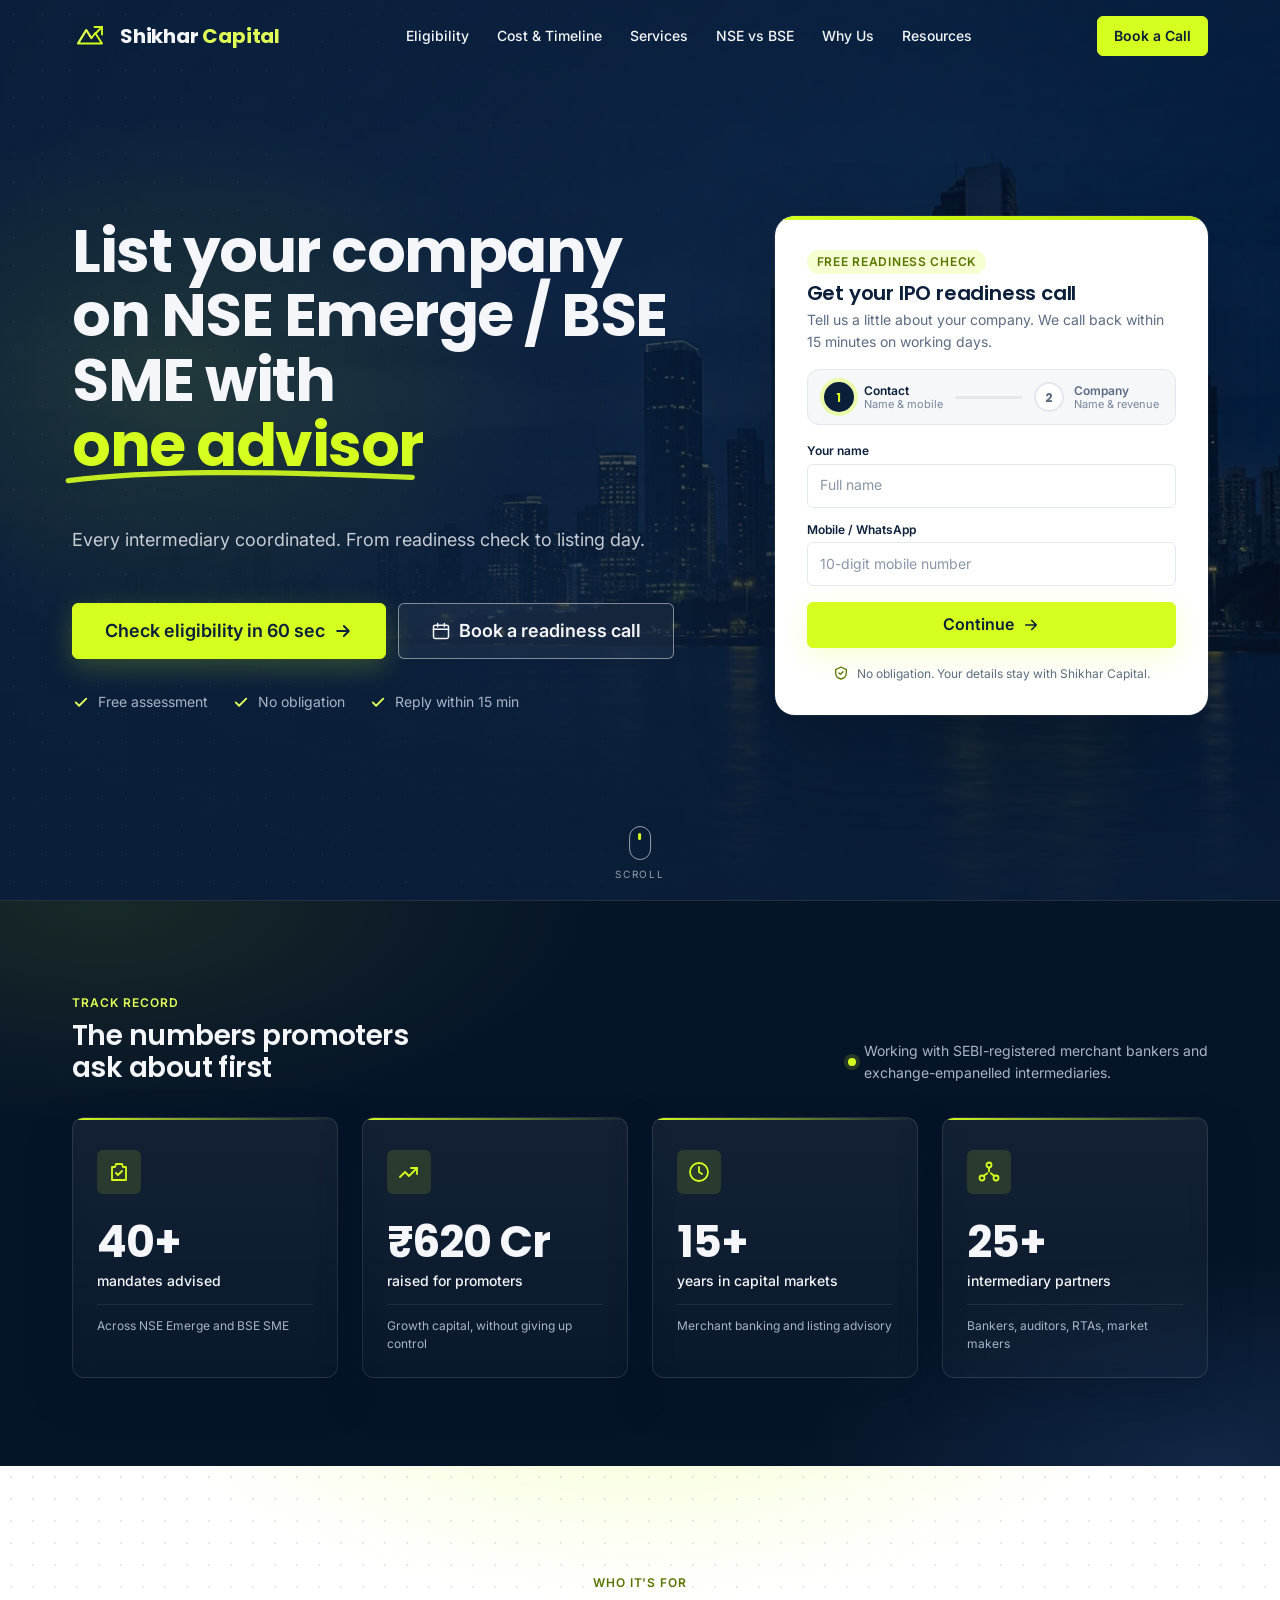
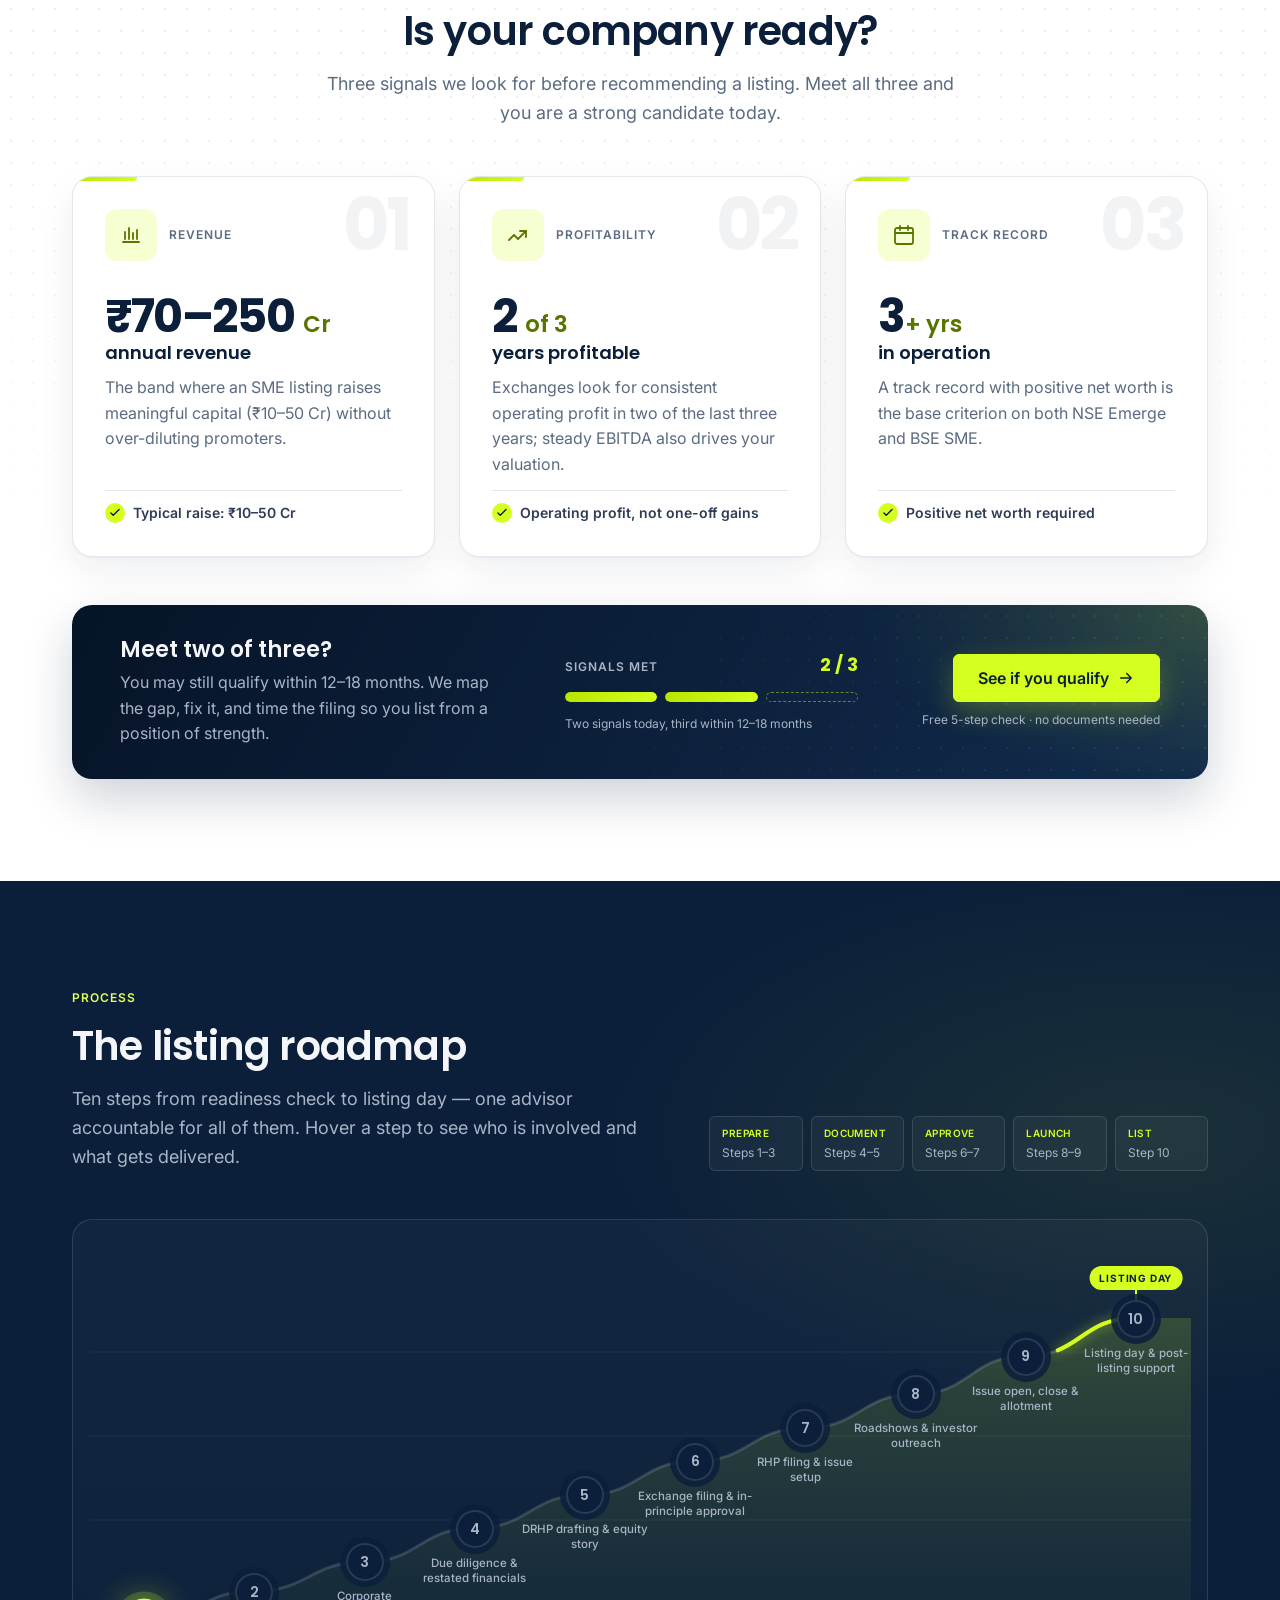
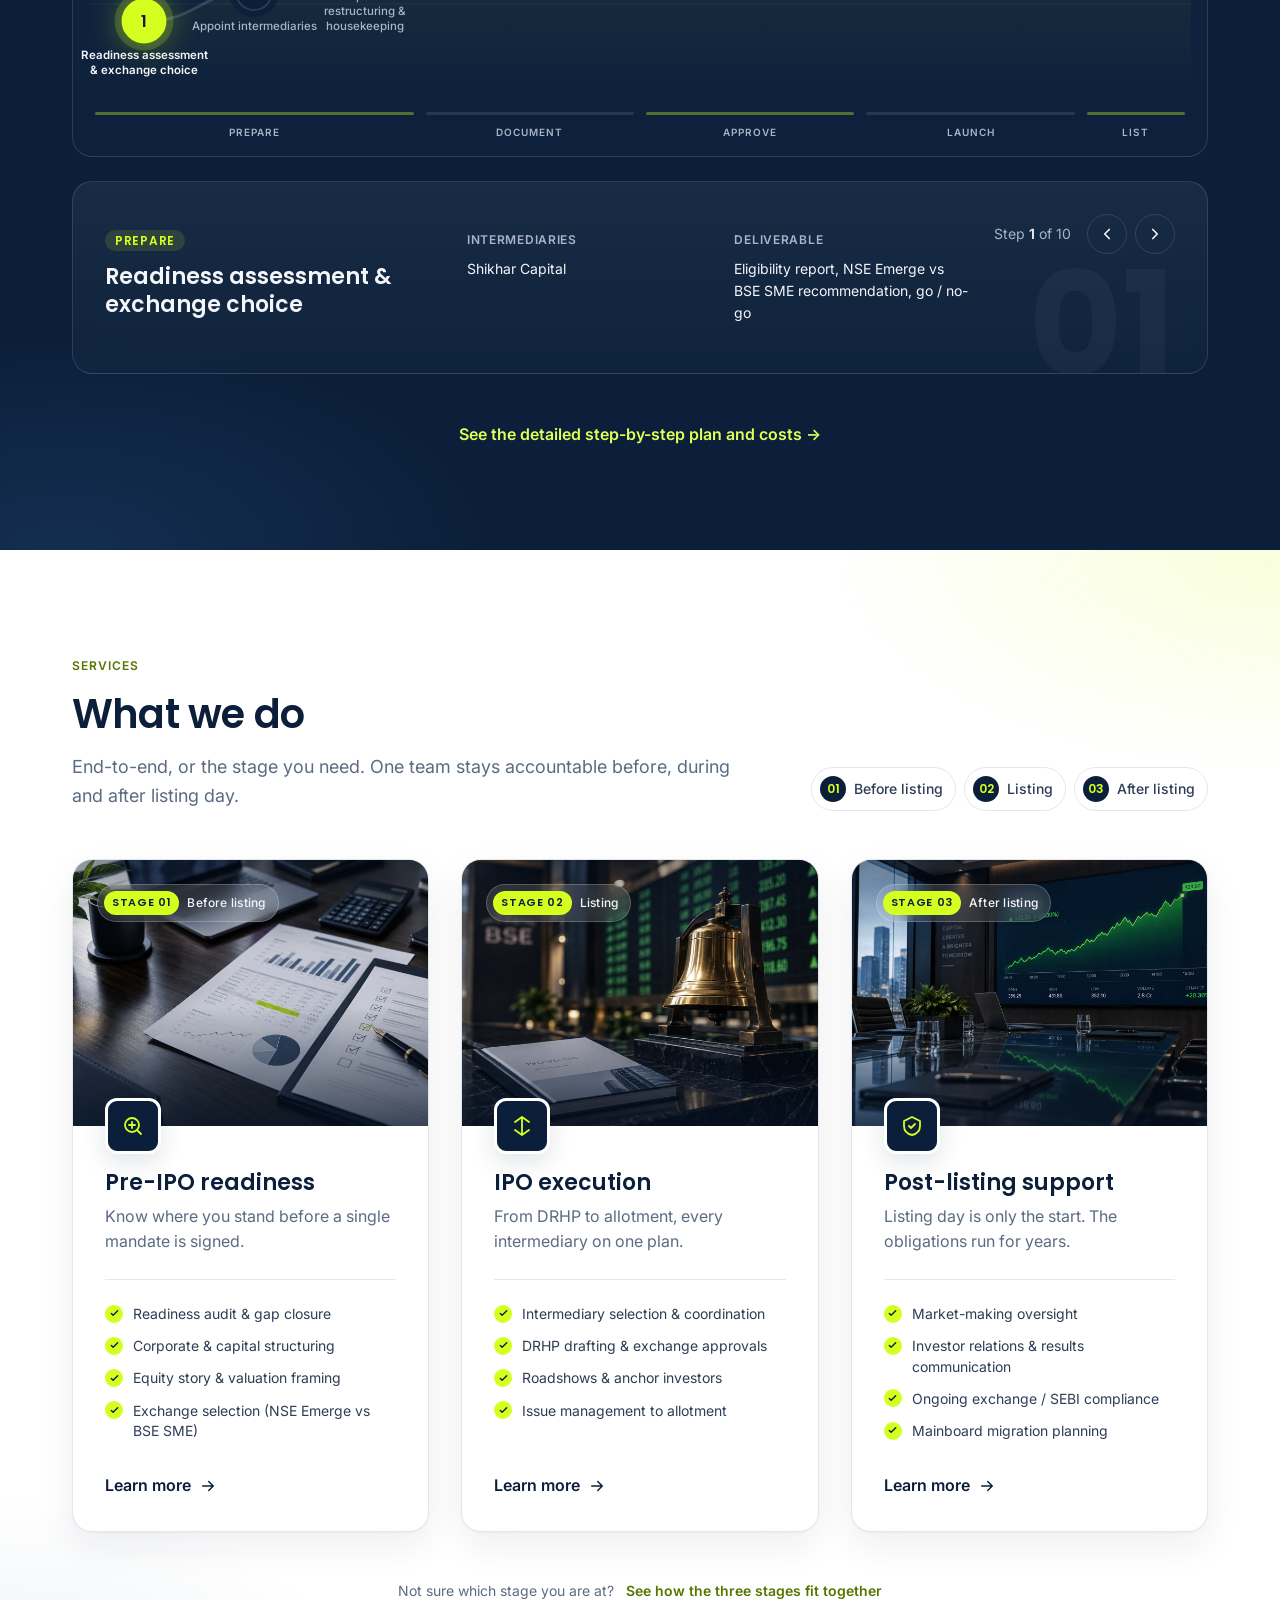
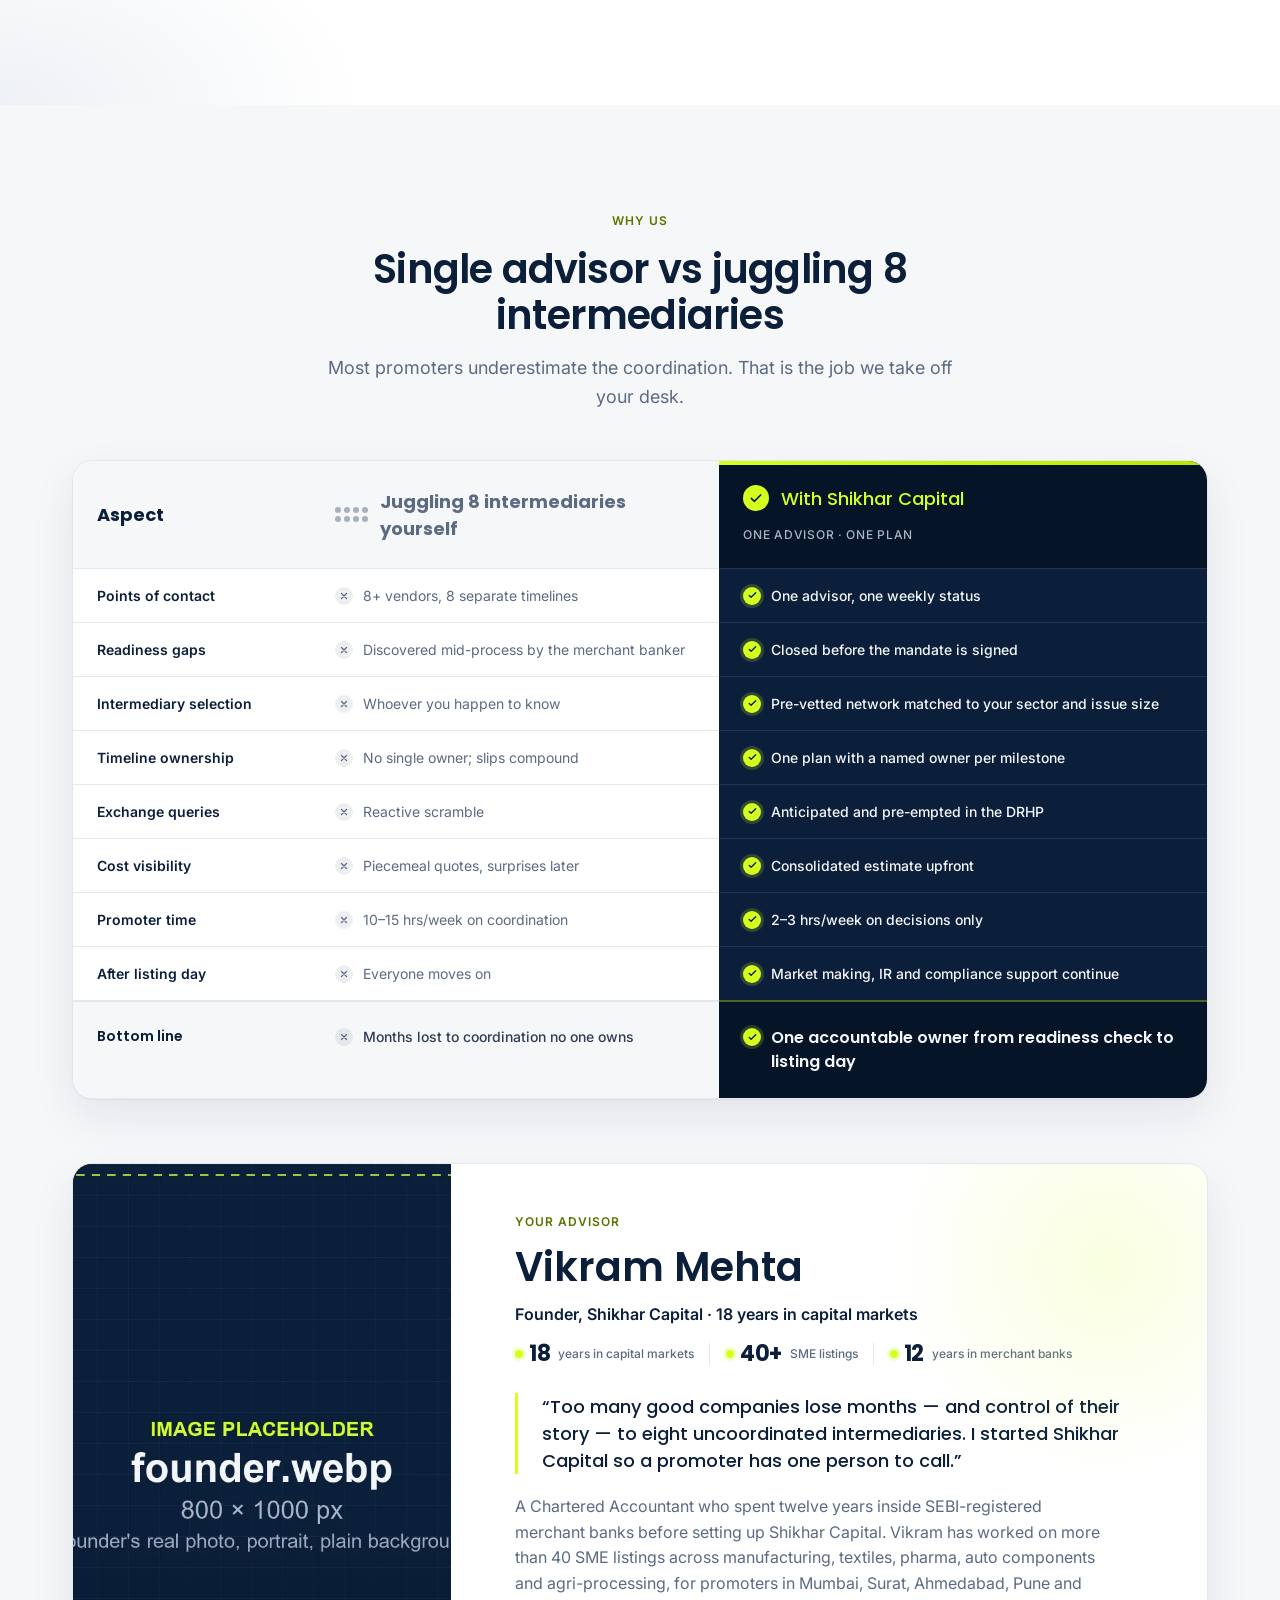
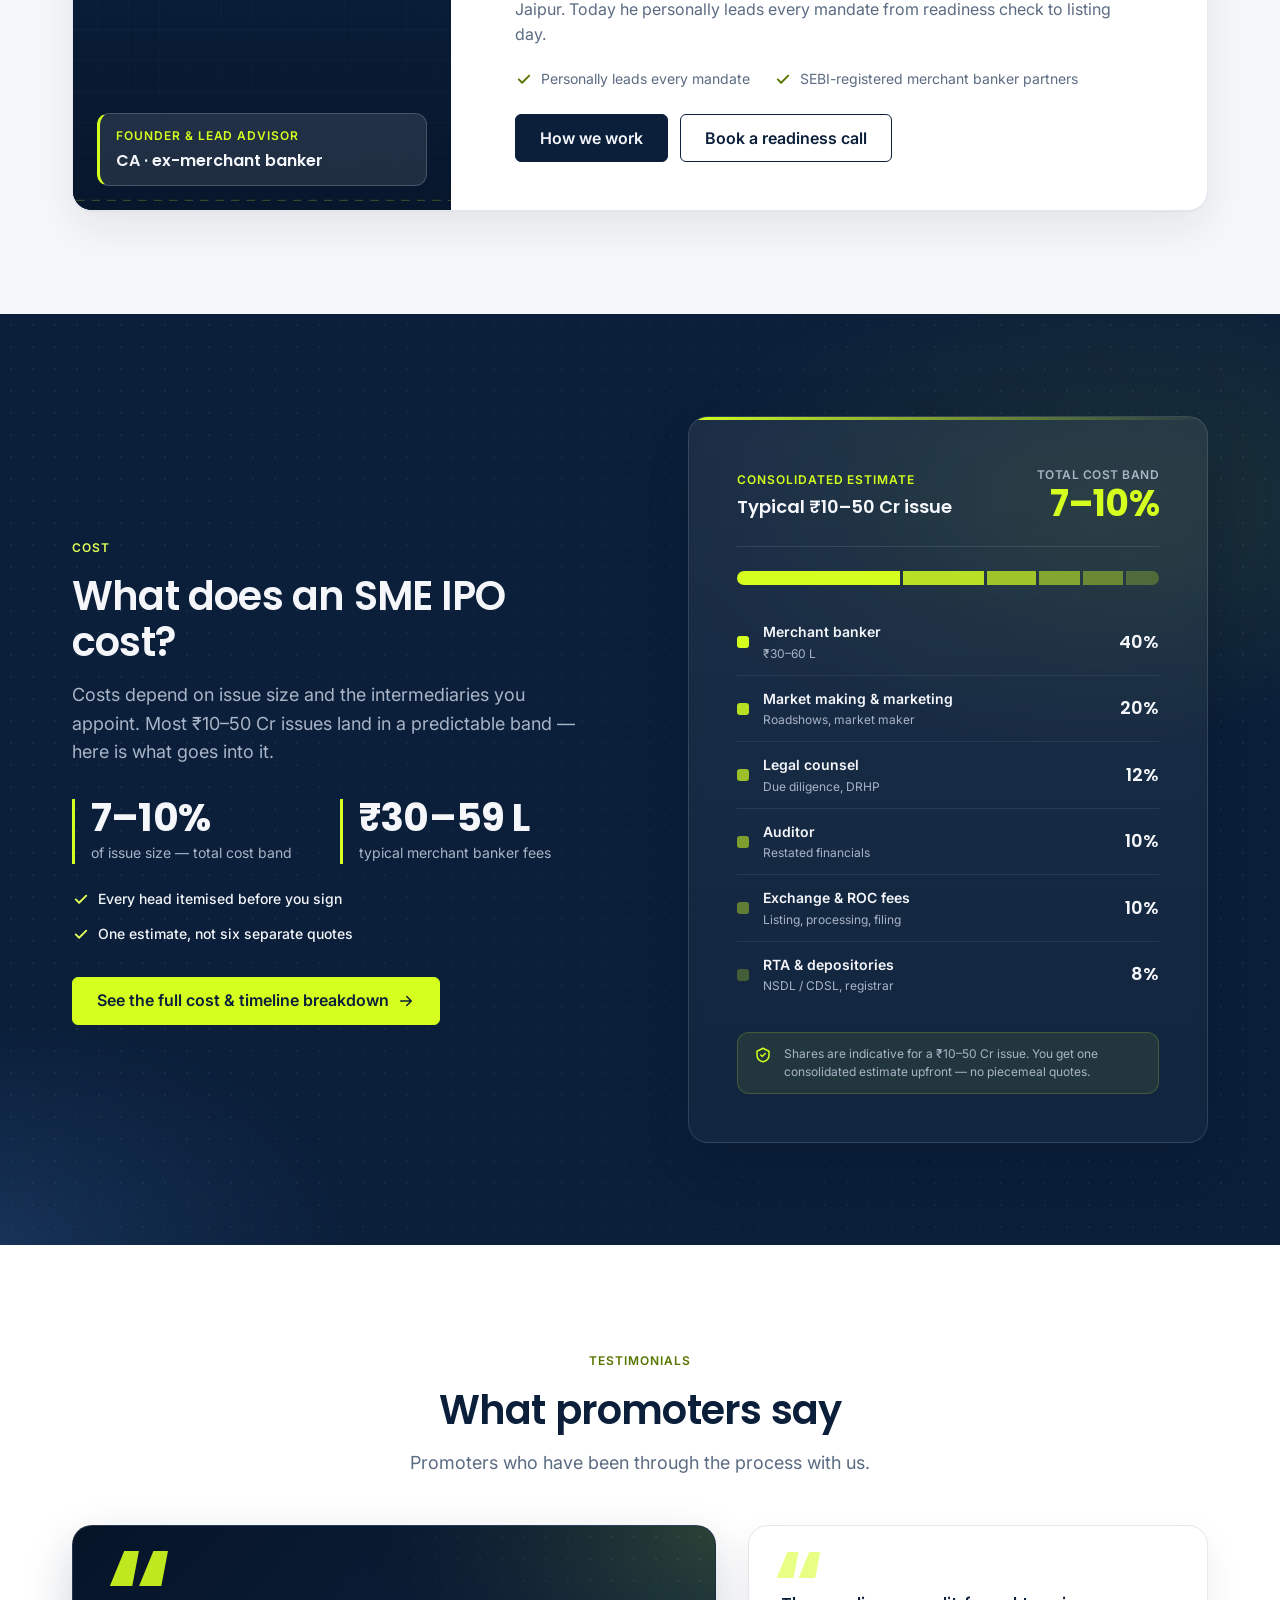
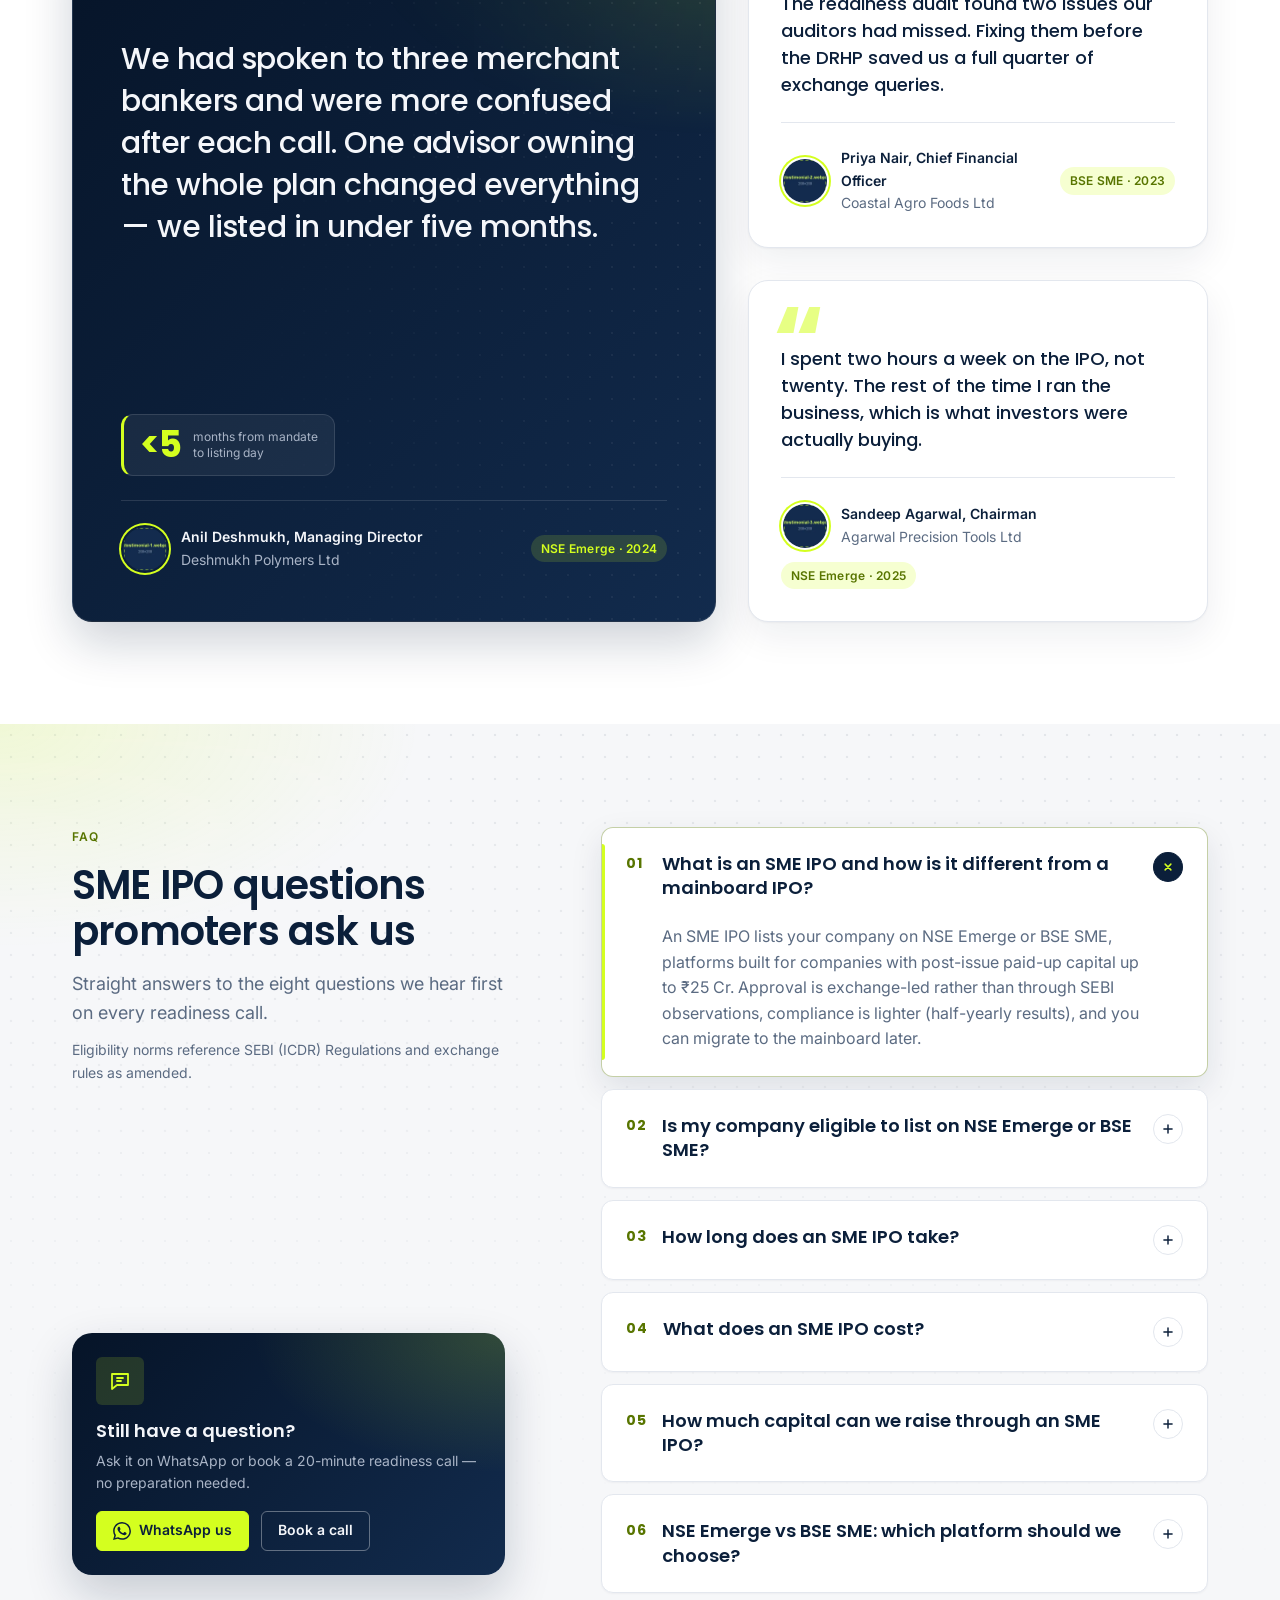
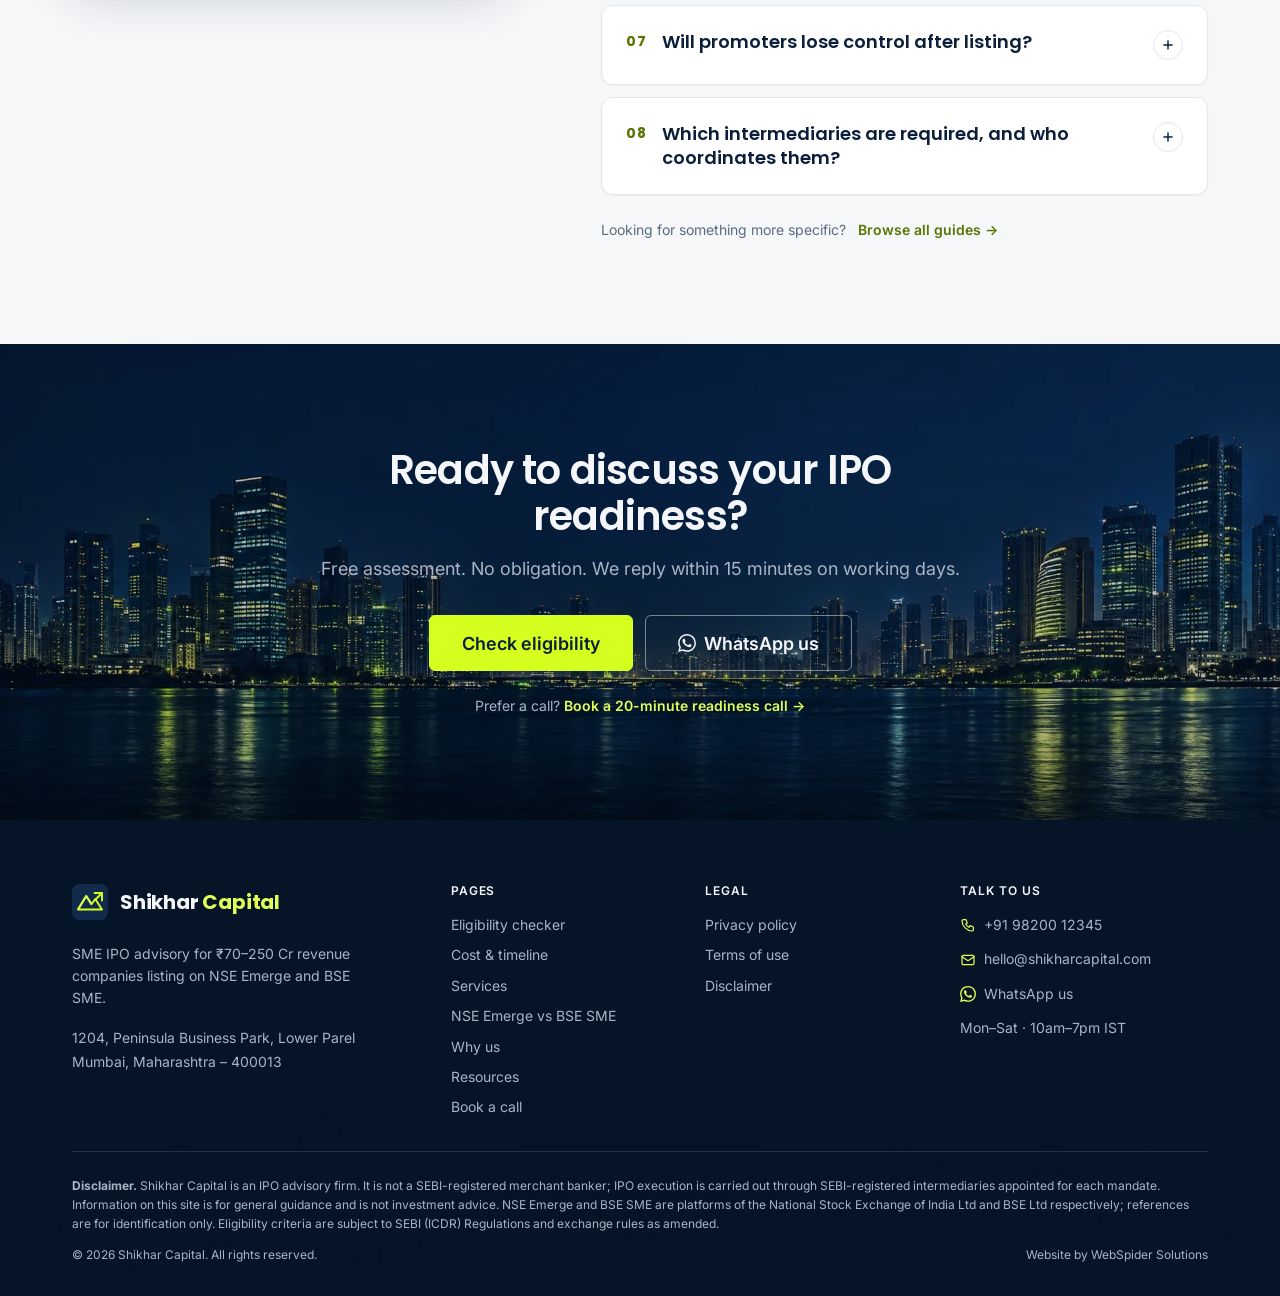
==== commit 2110c732: "Replace book.html with a split-screen booking dialog; bottom-sheet on phones - All seven "Book a cal" ====
--- a/v1/index.html
+++ b/v1/index.html
@@ -155,11 +155,11 @@
           <li><a href="about.html">Why Us</a></li>
           <li><a href="resources.html">Resources</a></li>
         </ul>
-        <a class="btn btn--accent btn--block site-nav__cta" href="book.html">Book a Call</a>
+        <a class="btn btn--accent btn--block site-nav__cta" href="#book" data-book>Book a Call</a>
       </nav>
 
       <div class="site-header__right">
-        <a class="btn btn--accent btn--sm site-header__cta" href="book.html">Book a Call</a>
+        <a class="btn btn--accent btn--sm site-header__cta" href="#book" data-book>Book a Call</a>
         <button class="nav-toggle" type="button" aria-expanded="false" aria-controls="site-nav" aria-label="Open menu">
           <svg class="icon-menu" viewBox="0 0 24 24" fill="none" stroke="currentColor" stroke-width="2" stroke-linecap="round" aria-hidden="true"><path d="M4 7h16M4 12h16M4 17h16"/></svg>
           <svg class="icon-close" viewBox="0 0 24 24" fill="none" stroke="currentColor" stroke-width="2" stroke-linecap="round" aria-hidden="true"><path d="M6 6l12 12M18 6L6 18"/></svg>
@@ -181,7 +181,7 @@
           <p class="lead">Every intermediary coordinated. From readiness check to listing day.</p>
           <div class="btn-row">
             <a class="btn btn--accent btn--lg" href="sme-ipo-eligibility.html">Check eligibility in 60 sec<svg viewBox="0 0 24 24" fill="none" stroke="currentColor" stroke-width="2.2" stroke-linecap="round" stroke-linejoin="round" aria-hidden="true"><path d="M5 12h14M13 6l6 6-6 6"/></svg></a>
-            <a class="btn btn--outline-light btn--lg" href="book.html"><svg viewBox="0 0 24 24" fill="none" stroke="currentColor" stroke-width="1.8" stroke-linecap="round" stroke-linejoin="round" aria-hidden="true"><rect x="3" y="5" width="18" height="16" rx="2"/><path d="M3 10h18M8 3v4M16 3v4"/></svg>Book a readiness call</a>
+            <a class="btn btn--outline-light btn--lg" href="#book" data-book><svg viewBox="0 0 24 24" fill="none" stroke="currentColor" stroke-width="1.8" stroke-linecap="round" stroke-linejoin="round" aria-hidden="true"><rect x="3" y="5" width="18" height="16" rx="2"/><path d="M3 10h18M8 3v4M16 3v4"/></svg>Book a readiness call</a>
           </div>
           <ul class="trust-list" aria-label="What to expect">
             <li><svg viewBox="0 0 24 24" fill="none" stroke="currentColor" stroke-width="2.5" stroke-linecap="round" stroke-linejoin="round" aria-hidden="true"><path d="M5 12.5l4.5 4.5L19 7.5"/></svg>Free assessment</li>
@@ -779,7 +779,7 @@
             </ul>
             <div class="btn-row">
               <a class="btn btn--navy" href="about.html">How we work</a>
-              <a class="btn btn--outline" href="book.html">Book a readiness call</a>
+              <a class="btn btn--outline" href="#book" data-book>Book a readiness call</a>
             </div>
           </div>
         </div>
@@ -914,7 +914,7 @@
                 <svg viewBox="0 0 24 24" fill="currentColor" aria-hidden="true"><path d="M17.472 14.382c-.297-.149-1.758-.867-2.03-.967-.273-.099-.471-.148-.67.15-.197.297-.767.966-.94 1.164-.173.199-.347.223-.644.075-.297-.15-1.255-.463-2.39-1.475-.883-.788-1.48-1.761-1.653-2.059-.173-.297-.018-.458.13-.606.134-.133.298-.347.446-.52.149-.174.198-.298.298-.497.099-.198.05-.371-.025-.52-.075-.149-.669-1.612-.916-2.207-.242-.579-.487-.5-.669-.51-.173-.008-.371-.01-.57-.01-.198 0-.52.074-.792.372-.272.297-1.04 1.016-1.04 2.479 0 1.462 1.065 2.875 1.213 3.074.149.198 2.096 3.2 5.077 4.487.709.306 1.262.489 1.694.625.712.227 1.36.195 1.871.118.571-.085 1.758-.719 2.006-1.413.248-.694.248-1.289.173-1.413-.074-.124-.272-.198-.57-.347m-5.421 7.403h-.004a9.87 9.87 0 01-5.031-1.378l-.361-.214-3.741.982.998-3.648-.235-.374a9.86 9.86 0 01-1.51-5.26c.001-5.45 4.436-9.884 9.888-9.884 2.64 0 5.122 1.03 6.988 2.898a9.825 9.825 0 012.893 6.994c-.003 5.45-4.437 9.885-9.885 9.885m8.413-18.297A11.815 11.815 0 0012.05 0C5.495 0 .16 5.335.157 11.892c0 2.096.547 4.142 1.588 5.945L.057 24l6.305-1.654a11.882 11.882 0 005.683 1.448h.005c6.554 0 11.89-5.335 11.893-11.893a11.821 11.821 0 00-3.48-8.413Z"/></svg>
                 WhatsApp us
               </a>
-              <a class="btn btn--outline btn--sm" href="book.html">Book a call</a>
+              <a class="btn btn--outline btn--sm" href="#book" data-book>Book a call</a>
             </div>
           </div>
         </div>
@@ -974,7 +974,7 @@
             WhatsApp us
           </a>
         </div>
-        <p class="note">Prefer a call? <a href="book.html">Book a 20-minute readiness call →</a></p>
+        <p class="note">Prefer a call? <a href="#book" data-book>Book a 20-minute readiness call →</a></p>
       </div>
     </section>
 
@@ -1015,7 +1015,7 @@
             <li><a href="nse-emerge-vs-bse-sme.html">NSE Emerge vs BSE SME</a></li>
             <li><a href="about.html">Why us</a></li>
             <li><a href="resources.html">Resources</a></li>
-            <li><a href="book.html">Book a call</a></li>
+            <li><a href="#book" data-book>Book a call</a></li>
           </ul>
         </div>
 
@@ -1054,8 +1054,115 @@
 
   <!-- ==================================================================
        SHARED: ALWAYS-ON WIDGETS — copy verbatim to every page.
-       Mobile bottom bar only. (WhatsApp float + callback widget removed by the client, 2026-09-22.)
+       Mobile bottom bar + "Book a call" split-screen dialog (opened by any [data-book] link;
+       replaces the former book.html page). WhatsApp float + callback widget removed by the client.
        ================================================================== -->
+  <dialog class="book" id="book" aria-labelledby="book-title">
+    <div class="book__panel">
+      <button class="book__close" type="button" data-book-close aria-label="Close">
+        <svg viewBox="0 0 24 24" fill="none" stroke="currentColor" stroke-width="2.2" stroke-linecap="round" aria-hidden="true"><path d="M6 6l12 12M18 6L6 18"/></svg>
+      </button>
+
+      <!-- Left: what the call is -->
+      <aside class="book__aside">
+        <span class="book__handle" aria-hidden="true"></span>
+        <img class="book__bg" src="images/cta-bg.webp" alt="" width="1920" height="800" loading="lazy" decoding="async">
+        <div class="book__aside-body">
+          <span class="book__eyebrow">Readiness call · 20 minutes</span>
+          <h2 class="book__title" id="book-title">Twenty minutes with an advisor. No pitch.</h2>
+          <p class="book__sub">We look at your numbers, tell you honestly where you stand, and what the next two steps would be.</p>
+          <ul class="book__list">
+            <li><svg viewBox="0 0 24 24" fill="none" stroke="currentColor" stroke-width="2.5" stroke-linecap="round" stroke-linejoin="round" aria-hidden="true"><path d="M5 12.5l4.5 4.5L19 7.5"/></svg>A first read on NSE Emerge / BSE SME eligibility</li>
+            <li><svg viewBox="0 0 24 24" fill="none" stroke="currentColor" stroke-width="2.5" stroke-linecap="round" stroke-linejoin="round" aria-hidden="true"><path d="M5 12.5l4.5 4.5L19 7.5"/></svg>A realistic cost band for your issue size</li>
+            <li><svg viewBox="0 0 24 24" fill="none" stroke="currentColor" stroke-width="2.5" stroke-linecap="round" stroke-linejoin="round" aria-hidden="true"><path d="M5 12.5l4.5 4.5L19 7.5"/></svg>Your next two steps, in writing, the same day</li>
+          </ul>
+          <!-- SAMPLE DATA: advisor name -->
+          <div class="book__advisor">
+            <img src="images/founder.webp" alt="" width="800" height="1000" loading="lazy" decoding="async">
+            <span><b><span data-placeholder>Vikram Mehta</span></b><small>Founder · takes every readiness call</small></span>
+          </div>
+          <p class="book__trust">Free · No obligation · Mon–Sat, 10am–7pm IST</p>
+        </div>
+      </aside>
+
+      <!-- Right: the form -->
+      <div class="book__main">
+        <form class="book-form" id="book-form" novalidate aria-label="Book a readiness call">
+          <div class="book-form__head">
+            <h3>Book your call</h3>
+            <p>Fill this in and we confirm a slot on WhatsApp within 15 minutes on working days.</p>
+          </div>
+          <div class="book-form__fields">
+            <div class="book-form__row">
+              <div class="field">
+                <label for="bk-name">Your name</label>
+                <input class="input" id="bk-name" name="name" type="text" autocomplete="name" required aria-describedby="bk-name-error" placeholder="Your name">
+                <span class="field__error" id="bk-name-error" aria-live="polite"></span>
+              </div>
+              <div class="field">
+                <label for="bk-company">Company name</label>
+                <input class="input" id="bk-company" name="company" type="text" autocomplete="organization" required aria-describedby="bk-company-error" placeholder="Company name">
+                <span class="field__error" id="bk-company-error" aria-live="polite"></span>
+              </div>
+            </div>
+            <div class="book-form__row">
+              <div class="field">
+                <label for="bk-mobile">Mobile / WhatsApp</label>
+                <input class="input" id="bk-mobile" name="mobile" type="tel" inputmode="numeric" autocomplete="tel-national" required aria-describedby="bk-mobile-error" placeholder="Mobile / WhatsApp (10 digits)">
+                <span class="field__error" id="bk-mobile-error" aria-live="polite"></span>
+              </div>
+              <div class="field">
+                <label for="bk-email">Email <span class="field__opt">(optional)</span></label>
+                <input class="input" id="bk-email" name="email" type="email" autocomplete="email" aria-describedby="bk-email-error" placeholder="Email (optional)">
+                <span class="field__error" id="bk-email-error" aria-live="polite"></span>
+              </div>
+            </div>
+            <div class="book-form__row">
+              <div class="field">
+                <label for="bk-revenue">Annual revenue (last FY)</label>
+                <select class="input input--select" id="bk-revenue" name="revenue" required aria-describedby="bk-revenue-error">
+                  <option value="" selected disabled>Annual revenue (last FY)</option>
+                  <option value="under-70">Under ₹70 Cr</option>
+                  <option value="70-150">₹70–150 Cr</option>
+                  <option value="150-250">₹150–250 Cr</option>
+                  <option value="over-250">Over ₹250 Cr</option>
+                </select>
+                <span class="field__error" id="bk-revenue-error" aria-live="polite"></span>
+              </div>
+              <div class="field">
+                <label for="bk-slot">Preferred time</label>
+                <select class="input input--select" id="bk-slot" name="slot" required aria-describedby="bk-slot-error">
+                  <option value="" selected disabled>Preferred time window</option>
+                  <option value="morning">Morning · 10am–1pm</option>
+                  <option value="afternoon">Afternoon · 1pm–4pm</option>
+                  <option value="evening">Evening · 4pm–7pm</option>
+                </select>
+                <span class="field__error" id="bk-slot-error" aria-live="polite"></span>
+              </div>
+            </div>
+            <input type="hidden" name="page" value="">
+            <button class="btn btn--accent btn--block" type="submit">
+              Book my readiness call
+              <svg viewBox="0 0 24 24" fill="none" stroke="currentColor" stroke-width="2.2" stroke-linecap="round" stroke-linejoin="round" aria-hidden="true"><path d="M5 12h14M13 6l6 6-6 6"/></svg>
+            </button>
+            <p class="book-form__note">
+              <svg viewBox="0 0 24 24" fill="none" stroke="currentColor" stroke-width="2" stroke-linecap="round" stroke-linejoin="round" aria-hidden="true"><path d="M12 3l8 4v5c0 5-3.5 8-8 9-4.5-1-8-4-8-9V7z"/><path d="M9 12l2 2 4-4"/></svg>
+              Your details stay with Shikhar Capital.
+            </p>
+          </div>
+          <div class="book-form__success" tabindex="-1" hidden>
+            <span class="book-form__success-icon" aria-hidden="true">
+              <svg viewBox="0 0 24 24" fill="none" stroke="currentColor" stroke-width="2.5" stroke-linecap="round" stroke-linejoin="round"><path d="M5 12.5l4.5 4.5L19 7.5"/></svg>
+            </span>
+            <h3>You're booked in.</h3>
+            <p>We'll confirm your slot on WhatsApp within 15 minutes (Mon–Sat, 10am–7pm IST). Want to jump the queue? <a class="link" href="https://wa.me/919820012345?text=Hi%20Shikhar%20Capital%2C%20I%20just%20booked%20a%20readiness%20call." target="_blank" rel="noopener">Message us now</a>.</p>
+            <button class="btn btn--outline btn--sm" type="button" data-book-close>Done</button>
+          </div>
+        </form>
+      </div>
+    </div>
+  </dialog>
+
   <nav class="mobile-bar" aria-label="Quick actions">
     <a href="tel:+919820012345"><svg viewBox="0 0 24 24" fill="none" stroke="currentColor" stroke-width="1.8" stroke-linecap="round" stroke-linejoin="round" aria-hidden="true"><path d="M5 4h4l2 5-2.5 1.5a11 11 0 0 0 5 5L15 13l5 2v4a2 2 0 0 1-2 2A16 16 0 0 1 3 6a2 2 0 0 1 2-2z"/></svg>Call</a>
     <a href="https://wa.me/919820012345?text=Hi%20Shikhar%20Capital%2C%20I%27d%20like%20to%20check%20if%20my%20company%20is%20SME%20IPO-ready.%20Company%3A%20___%20%7C%20Revenue%20(FY)%3A%20___%20%7C%20City%3A%20___" target="_blank" rel="noopener"><svg viewBox="0 0 24 24" fill="currentColor" aria-hidden="true"><path d="M17.472 14.382c-.297-.149-1.758-.867-2.03-.967-.273-.099-.471-.148-.67.15-.197.297-.767.966-.94 1.164-.173.199-.347.223-.644.075-.297-.15-1.255-.463-2.39-1.475-.883-.788-1.48-1.761-1.653-2.059-.173-.297-.018-.458.13-.606.134-.133.298-.347.446-.52.149-.174.198-.298.298-.497.099-.198.05-.371-.025-.52-.075-.149-.669-1.612-.916-2.207-.242-.579-.487-.5-.669-.51-.173-.008-.371-.01-.57-.01-.198 0-.52.074-.792.372-.272.297-1.04 1.016-1.04 2.479 0 1.462 1.065 2.875 1.213 3.074.149.198 2.096 3.2 5.077 4.487.709.306 1.262.489 1.694.625.712.227 1.36.195 1.871.118.571-.085 1.758-.719 2.006-1.413.248-.694.248-1.289.173-1.413-.074-.124-.272-.198-.57-.347m-5.421 7.403h-.004a9.87 9.87 0 01-5.031-1.378l-.361-.214-3.741.982.998-3.648-.235-.374a9.86 9.86 0 01-1.51-5.26c.001-5.45 4.436-9.884 9.888-9.884 2.64 0 5.122 1.03 6.988 2.898a9.825 9.825 0 012.893 6.994c-.003 5.45-4.437 9.885-9.885 9.885m8.413-18.297A11.815 11.815 0 0012.05 0C5.495 0 .16 5.335.157 11.892c0 2.096.547 4.142 1.588 5.945L.057 24l6.305-1.654a11.882 11.882 0 005.683 1.448h.005c6.554 0 11.89-5.335 11.893-11.893a11.821 11.821 0 00-3.48-8.413Z"/></svg>WhatsApp</a>
--- a/v1/assets/style.css
+++ b/v1/assets/style.css
@@ -1191,6 +1191,217 @@
 .mobile-bar a svg { width: 18px; height: 18px; }
 .mobile-bar .btn--accent { border-color: var(--accent-500); }
 @media (min-width: 768px) { .mobile-bar { display: none; } }
+
+/* --- "Book a call" split-screen dialog (native <dialog>, opened by [data-book]) --- */
+.book {
+  /* light theme slots for the form side; the aside re-declares dark ones */
+  --bg: var(--white);
+  --fg: var(--ink-700);
+  --fg-heading: var(--ink-900);
+  --fg-muted: var(--ink-500);
+  --card: var(--white);
+  --border: var(--line);
+  --accent-text: var(--accent-700);
+  width: min(1040px, calc(100vw - 2 * var(--sp-4)));
+  max-height: min(92dvh, 860px);
+  margin: auto;
+  padding: 0;
+  border: 0;
+  border-radius: var(--r-lg);
+  background: var(--white);
+  color: var(--ink-700);
+  box-shadow: 0 40px 100px rgba(6, 20, 40, .6);
+  overflow: hidden;
+}
+.book::backdrop {
+  background: rgba(6, 20, 40, .72);
+  -webkit-backdrop-filter: blur(6px);
+  backdrop-filter: blur(6px);
+}
+.book[open] { animation: bookIn 380ms cubic-bezier(.2, .7, .2, 1); }
+.book[open]::backdrop { animation: bookFade 300ms ease-out; }
+@keyframes bookIn { from { opacity: 0; transform: translateY(18px) scale(.97); } to { opacity: 1; transform: none; } }
+@keyframes bookFade { from { opacity: 0; } to { opacity: 1; } }
+body.book-open { overflow: hidden; }
+
+.book__panel {
+  position: relative;
+  display: grid;
+  max-height: inherit;
+  overflow: auto;
+}
+@media (min-width: 768px) {
+  .book__panel { grid-template-columns: 5fr 7fr; overflow: hidden; }
+  .book__aside, .book__main { overflow: auto; max-height: min(92dvh, 860px); }
+}
+.book__close {
+  position: absolute;
+  top: var(--sp-3);
+  right: var(--sp-3);
+  z-index: 3;
+  width: 40px;
+  height: 40px;
+  display: grid;
+  place-items: center;
+  border-radius: 50%;
+  background: var(--paper);
+  color: var(--ink-700);
+  border: 1px solid var(--line);
+  transition: background var(--ease), color var(--ease), transform var(--ease);
+}
+.book__close svg { width: 18px; height: 18px; }
+.book__close:hover { background: var(--navy-900); color: var(--accent-500); border-color: var(--navy-900); transform: rotate(90deg); }
+
+/* Left: navy panel over the skyline */
+.book__aside {
+  --fg: var(--fg-dark-muted);
+  --fg-heading: var(--fg-dark);
+  --fg-muted: var(--fg-dark-muted);
+  --accent-text: var(--accent-400);
+  position: relative;
+  overflow: hidden;
+  background: var(--navy-950);
+  color: var(--fg-dark-muted);
+  isolation: isolate;
+}
+.book__bg {
+  position: absolute;
+  inset: 0;
+  z-index: -2;
+  width: 100%;
+  height: 100%;
+  object-fit: cover;
+  object-position: 22% 60%;            /* the tall tower cluster on the left of the photo */
+  opacity: .8;
+}
+.book__aside::before {
+  content: "";
+  position: absolute;
+  inset: 0;
+  z-index: -1;
+  background:
+    radial-gradient(420px 260px at 0% 0%, rgba(212, 255, 31, .14), transparent 70%),
+    linear-gradient(180deg, rgba(6, 20, 40, .55) 0%, rgba(6, 20, 40, .25) 40%, rgba(6, 20, 40, .9) 78%, rgba(6, 20, 40, .96) 100%);
+}
+.book__aside-body { position: relative; padding: var(--sp-5) var(--sp-6); display: grid; gap: var(--sp-3); }
+@media (min-width: 1024px) { .book__aside-body { padding: var(--sp-6) var(--sp-7) var(--sp-5); min-height: 100%; align-content: end; } }
+.book__eyebrow {
+  justify-self: start;
+  padding: 3px 10px;
+  border-radius: var(--r-pill);
+  background: rgba(212, 255, 31, .14);
+  color: var(--accent-500);
+  font-size: var(--fs-xs);
+  font-weight: 600;
+  letter-spacing: .08em;
+  text-transform: uppercase;
+}
+.book__title { font-size: clamp(1.5rem, 1.2rem + 1vw, 1.875rem); line-height: 1.15; color: var(--fg-dark); letter-spacing: -.02em; max-width: 16ch; }
+.book__sub { font-size: var(--fs-sm); color: var(--fg-dark-muted); max-width: 40ch; }
+.book__list { display: grid; gap: var(--sp-2); }
+.book__list li { display: flex; gap: var(--sp-2); align-items: flex-start; font-size: var(--fs-sm); color: var(--fg-dark); }
+.book__list svg { flex: none; width: 18px; height: 18px; padding: 3px; border-radius: 50%; background: var(--accent-500); color: var(--navy-900); margin-top: 1px; }
+.book__advisor {
+  display: flex;
+  align-items: center;
+  gap: var(--sp-3);
+  margin-top: var(--sp-2);
+  padding: var(--sp-3);
+  border-radius: var(--r-md);
+  background: rgba(255, 255, 255, .07);
+  border: 1px solid rgba(255, 255, 255, .12);
+}
+.book__advisor img { width: 44px; height: 44px; border-radius: 50%; object-fit: cover; object-position: top; border: 2px solid var(--accent-500); flex: none; }
+.book__advisor b { display: block; font-family: var(--font-display); font-weight: 600; color: var(--fg-dark); font-size: var(--fs-sm); }
+.book__advisor small { font-size: var(--fs-xs); color: var(--fg-dark-muted); }
+.book__trust { font-size: var(--fs-xs); color: var(--fg-dark-muted); letter-spacing: .02em; }
+.book__handle { display: none; }
+
+/* Phones: bottom-sheet drawer — full width, anchored to the bottom, slides up, drag handle, swipe-down to close */
+@media (max-width: 767px) {
+  .book {
+    width: 100vw;
+    max-width: none;
+    max-height: 96dvh;
+    margin: auto 0 0;
+    border-radius: var(--r-lg) var(--r-lg) 0 0;
+    box-shadow: 0 -20px 60px rgba(6, 20, 40, .5);
+  }
+  .book[open] { animation: bookUp 420ms cubic-bezier(.2, .7, .2, 1); }
+  .book.is-dragging { transition: none; }
+  .book.is-settling { transition: transform 260ms cubic-bezier(.2, .7, .2, 1); }
+  .book__panel { max-height: 96dvh; grid-template-rows: auto 1fr; overflow: hidden; }
+  .book__aside { touch-action: none; -webkit-user-select: none; user-select: none; }   /* the drag handler owns gestures on the header */
+  .book__aside img { -webkit-user-drag: none; pointer-events: none; }
+  .book__main { overflow: auto; -webkit-overflow-scrolling: touch; touch-action: pan-y; align-content: start; }
+  /* Fit in one view (client request): no form head, labels visually hidden (placeholders carry them), tight gaps */
+  .book-form__head { display: none; }
+  .book-form .field label { position: absolute; width: 1px; height: 1px; margin: -1px; padding: 0; overflow: hidden; clip: rect(0 0 0 0); white-space: nowrap; border: 0; }
+  .book-form .field { position: relative; gap: 0; }
+  .book-form__fields, .book-form__row { gap: 10px; }
+  .book-form .input { min-height: 44px; }
+  .book-form .btn { margin-top: 4px; }
+  .book-form__note { margin-top: 2px; }
+  .book__handle {
+    display: block;
+    position: absolute;
+    top: 10px;
+    left: 50%;
+    z-index: 2;
+    width: 44px;
+    height: 4px;
+    margin-left: -22px;
+    border-radius: 2px;
+    background: rgba(255, 255, 255, .55);
+  }
+  .book__close { top: var(--sp-4); right: var(--sp-4); background: rgba(255, 255, 255, .14); border-color: rgba(255, 255, 255, .25); color: var(--fg-dark); }
+  .book__list, .book__advisor, .book__sub { display: none; }   /* header stays short: eyebrow + title + trust */
+  .book__aside-body { padding: 28px var(--sp-5) 14px; padding-right: 72px; gap: 6px; }
+  .book__title { font-size: 1.25rem; max-width: none; }
+  .book__trust { font-size: .6875rem; }
+  .book-form { padding: var(--sp-4) var(--sp-5) calc(var(--sp-4) + env(safe-area-inset-bottom, 0px)); }
+}
+@keyframes bookUp { from { transform: translateY(100%); } to { transform: none; } }
+/* Lime rule under the form title (all sizes) */
+.book-form__head h3::after { content: ""; display: block; width: 44px; height: 3px; margin-top: var(--sp-2); border-radius: 2px; background: var(--accent-500); }
+
+/* Right: the form */
+.book__main { background: var(--white); display: grid; align-content: center; }
+.book-form { padding: var(--sp-5) var(--sp-6); }
+@media (min-width: 1024px) { .book-form { padding: var(--sp-6) var(--sp-7); } }
+.book-form__head { margin-bottom: var(--sp-4); padding-right: 48px; }
+.book-form__head h3 { font-size: var(--fs-h3); color: var(--ink-900); }
+.book-form__head p { margin-top: 2px; font-size: var(--fs-sm); color: var(--ink-500); }
+.book-form__fields { display: grid; gap: var(--sp-3); }
+.book-form__row { display: grid; gap: var(--sp-3); }
+@media (min-width: 640px) { .book-form__row { grid-template-columns: 1fr 1fr; } }
+.book-form .field { gap: 3px; }
+.book-form .field label { font-size: var(--fs-xs); color: var(--ink-900); }
+.field__opt { font-weight: 400; color: var(--ink-500); }
+.book-form .input { min-height: 42px; padding-block: var(--sp-2); padding-inline: var(--sp-3); font-size: var(--fs-sm); }
+.book-form .input--select { padding-right: 34px; background-position: right 10px center; }
+.book-form .field__error { min-height: 0; line-height: 1.3; }
+.book-form .field__error:empty { display: none; }
+.book-form .btn { margin-top: var(--sp-1); min-height: 46px; }
+.book-form .btn svg { transition: transform var(--ease); }
+.book-form .btn:hover svg { transform: translateX(3px); }
+.book-form__note { display: flex; align-items: center; justify-content: center; gap: var(--sp-2); font-size: var(--fs-xs); color: var(--ink-500); }
+.book-form__note svg { flex: none; width: 16px; height: 16px; color: var(--accent-700); }
+.book-form__success { text-align: center; padding: var(--sp-6) 0 var(--sp-3); display: grid; justify-items: center; gap: var(--sp-3); }
+.book-form__success-icon {
+  display: grid;
+  place-items: center;
+  width: 64px;
+  height: 64px;
+  border-radius: 50%;
+  background: var(--accent-500);
+  color: var(--navy-900);
+  box-shadow: 0 0 0 10px rgba(212, 255, 31, .2);
+  margin-bottom: var(--sp-2);
+}
+.book-form__success-icon svg { width: 30px; height: 30px; }
+.book-form__success h3 { font-size: var(--fs-h3); color: var(--ink-900); }
+.book-form__success p { font-size: var(--fs-sm); color: var(--ink-500); max-width: 40ch; }
 
 /* ==========================================================================
    07 SECTIONS
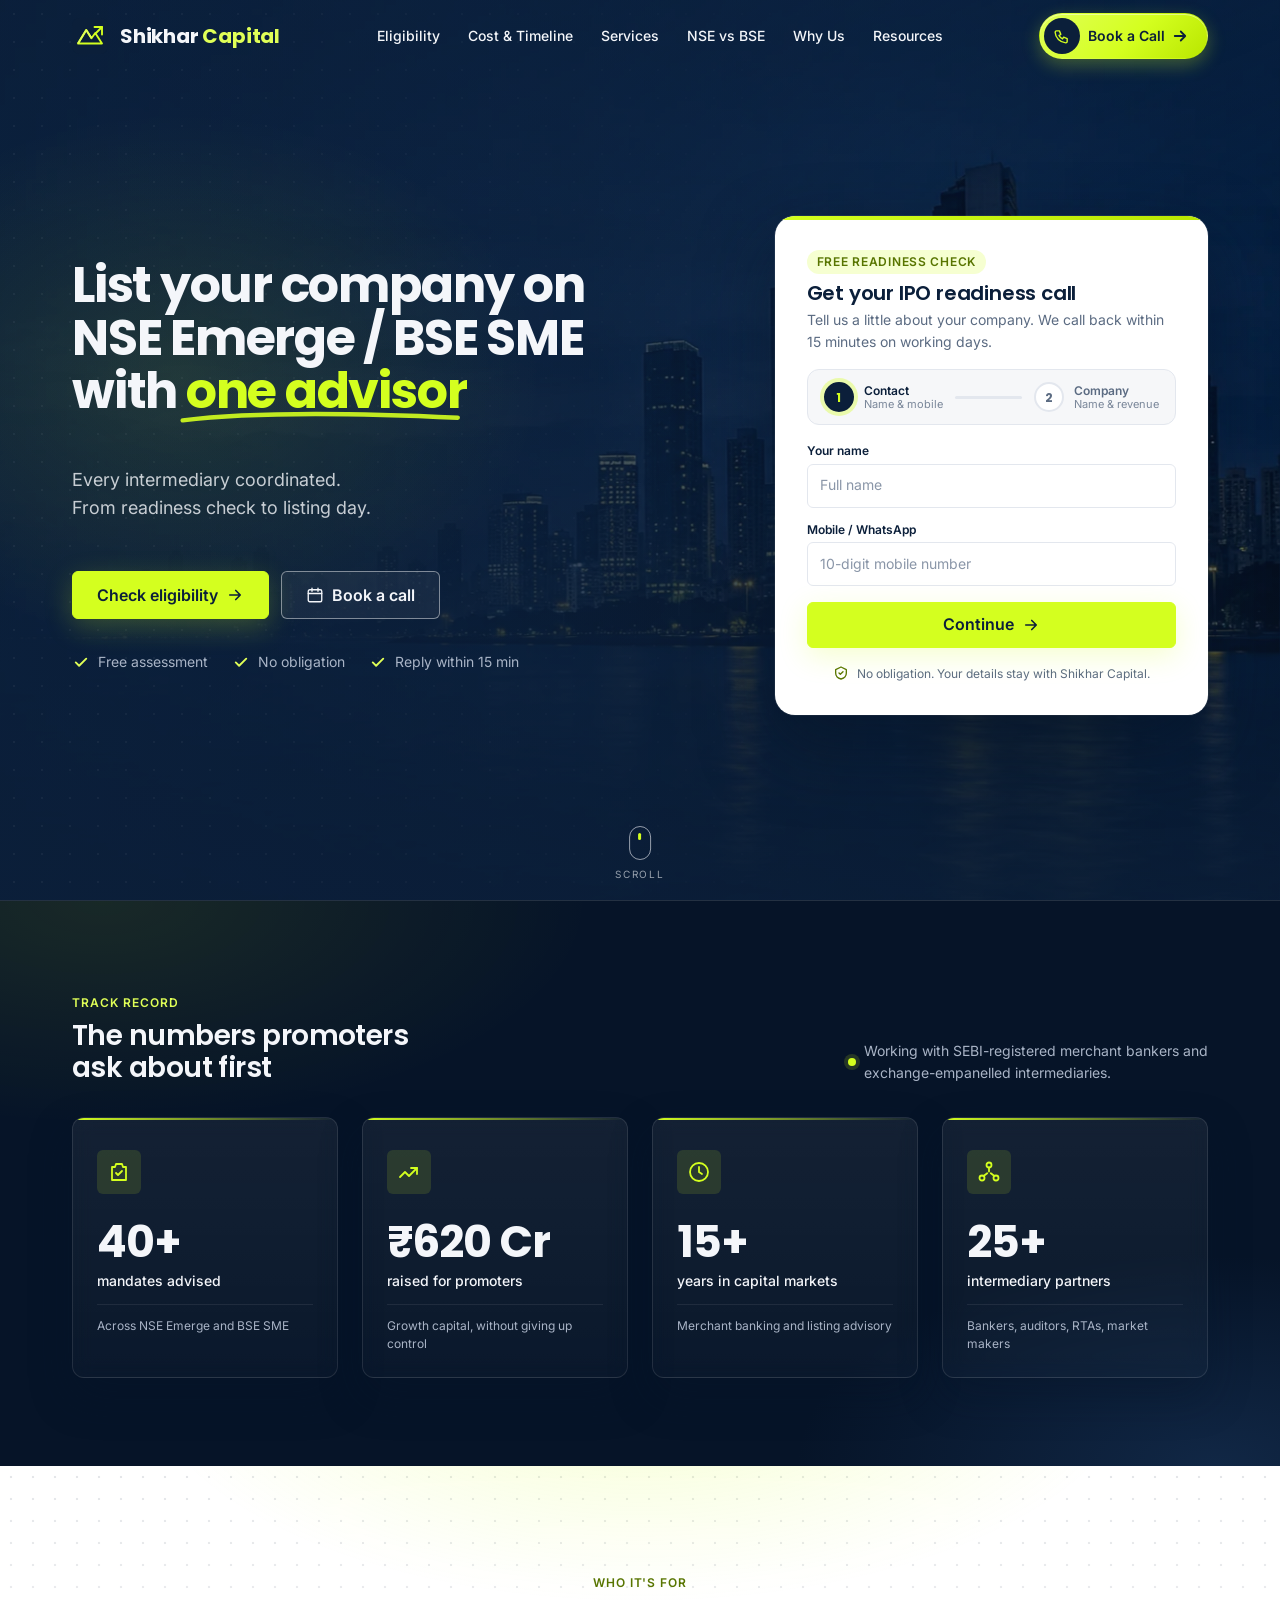
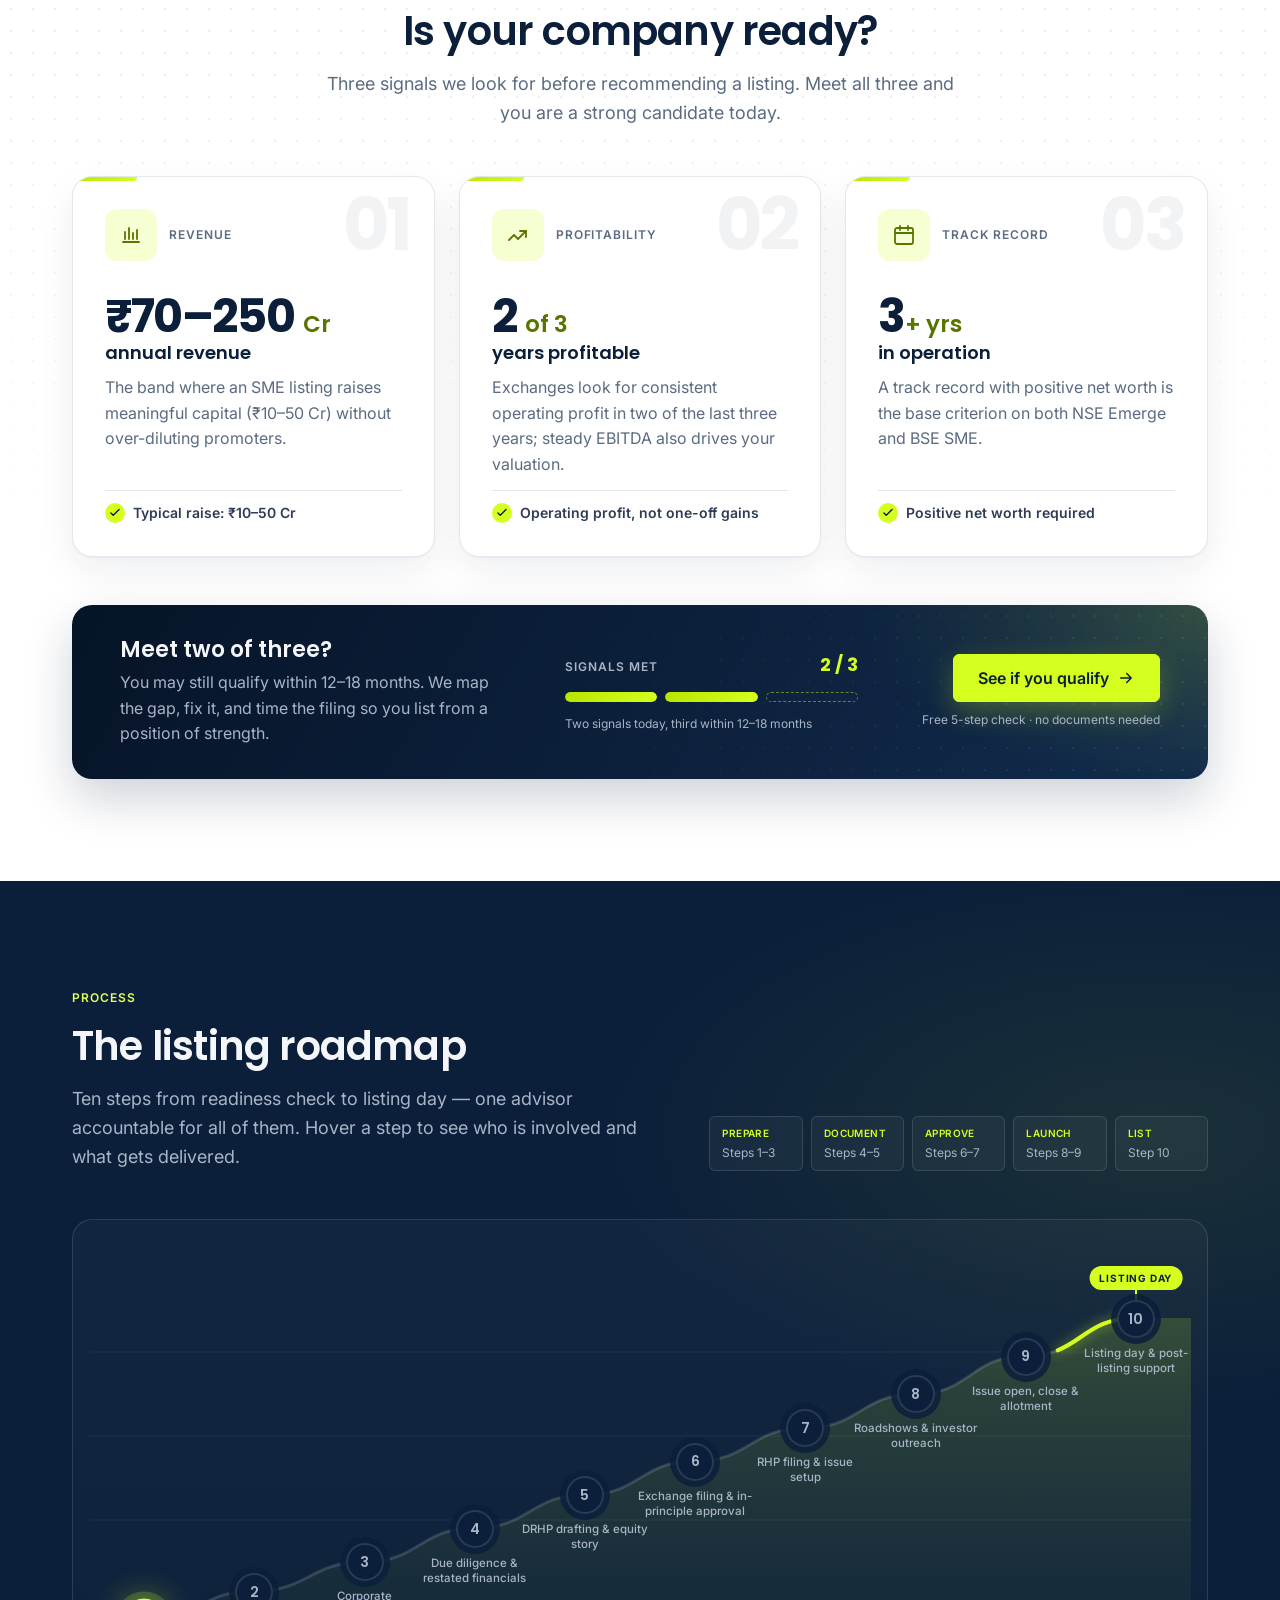
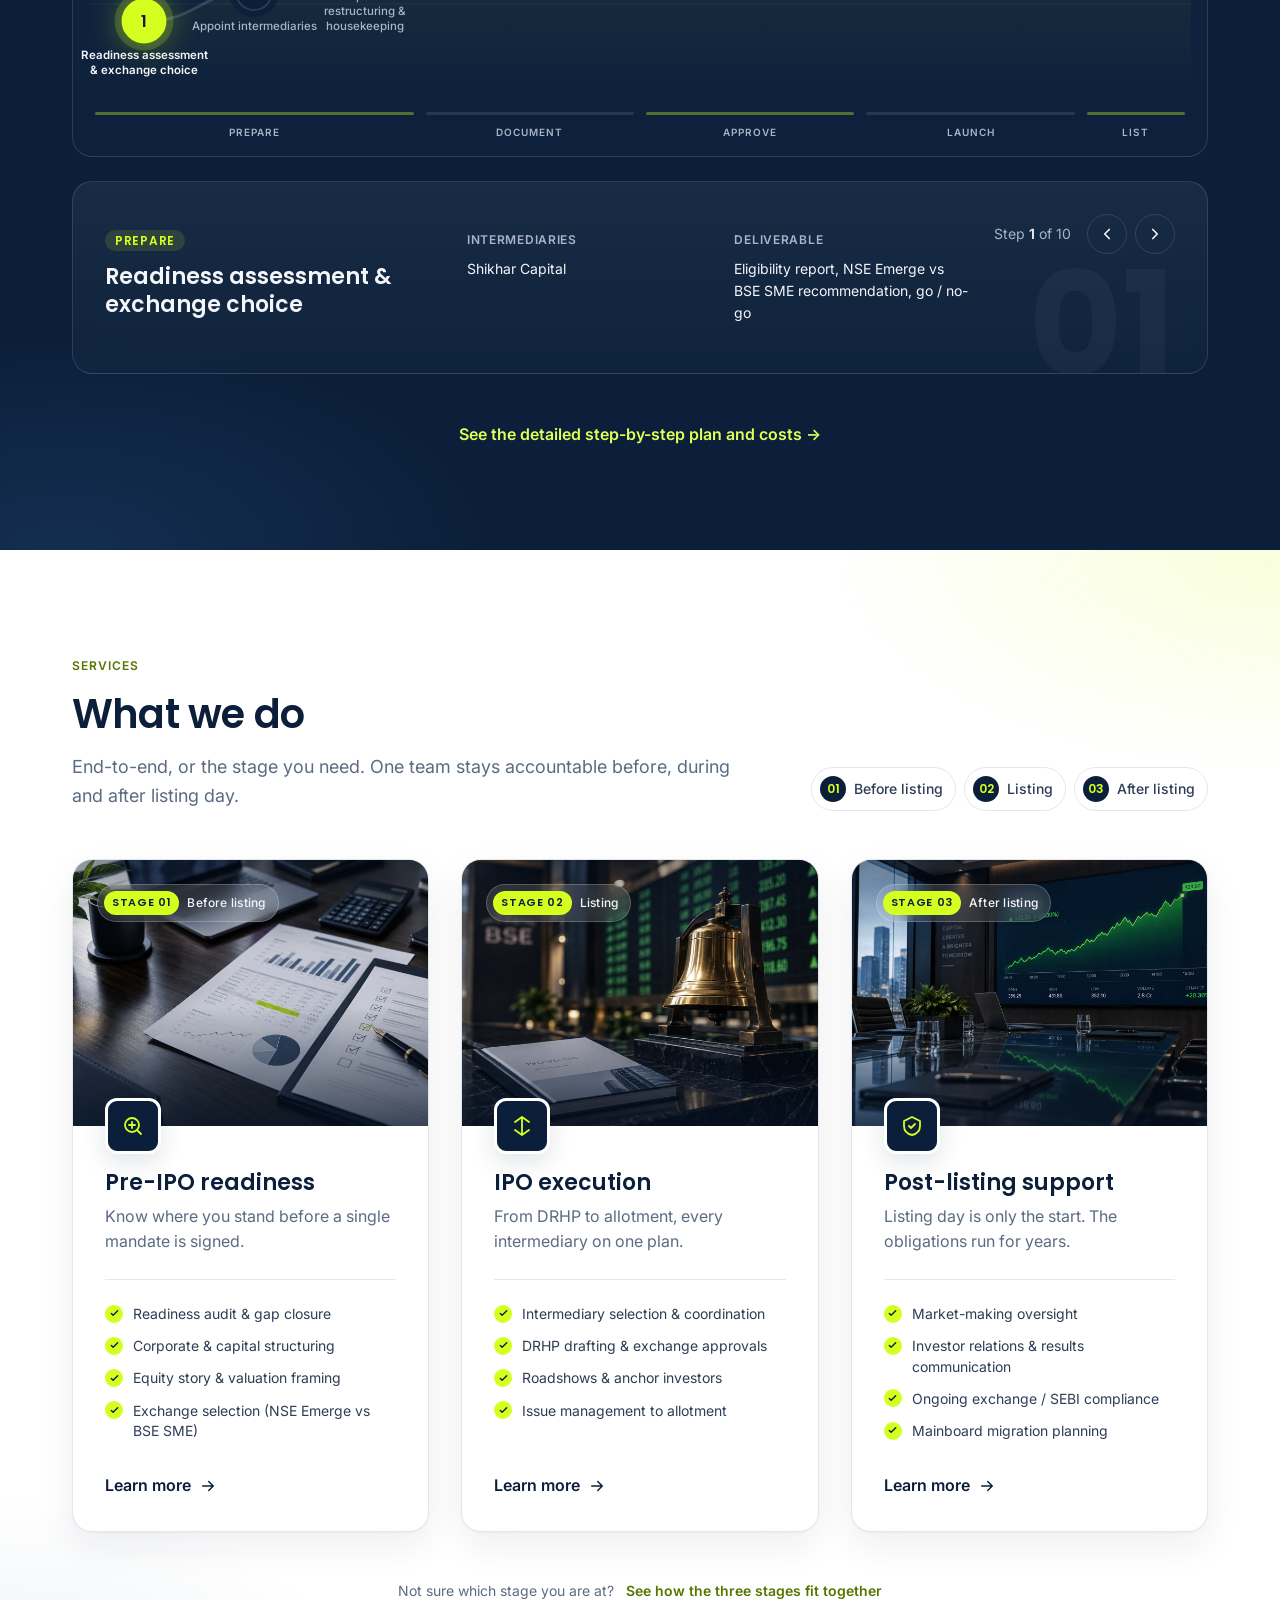
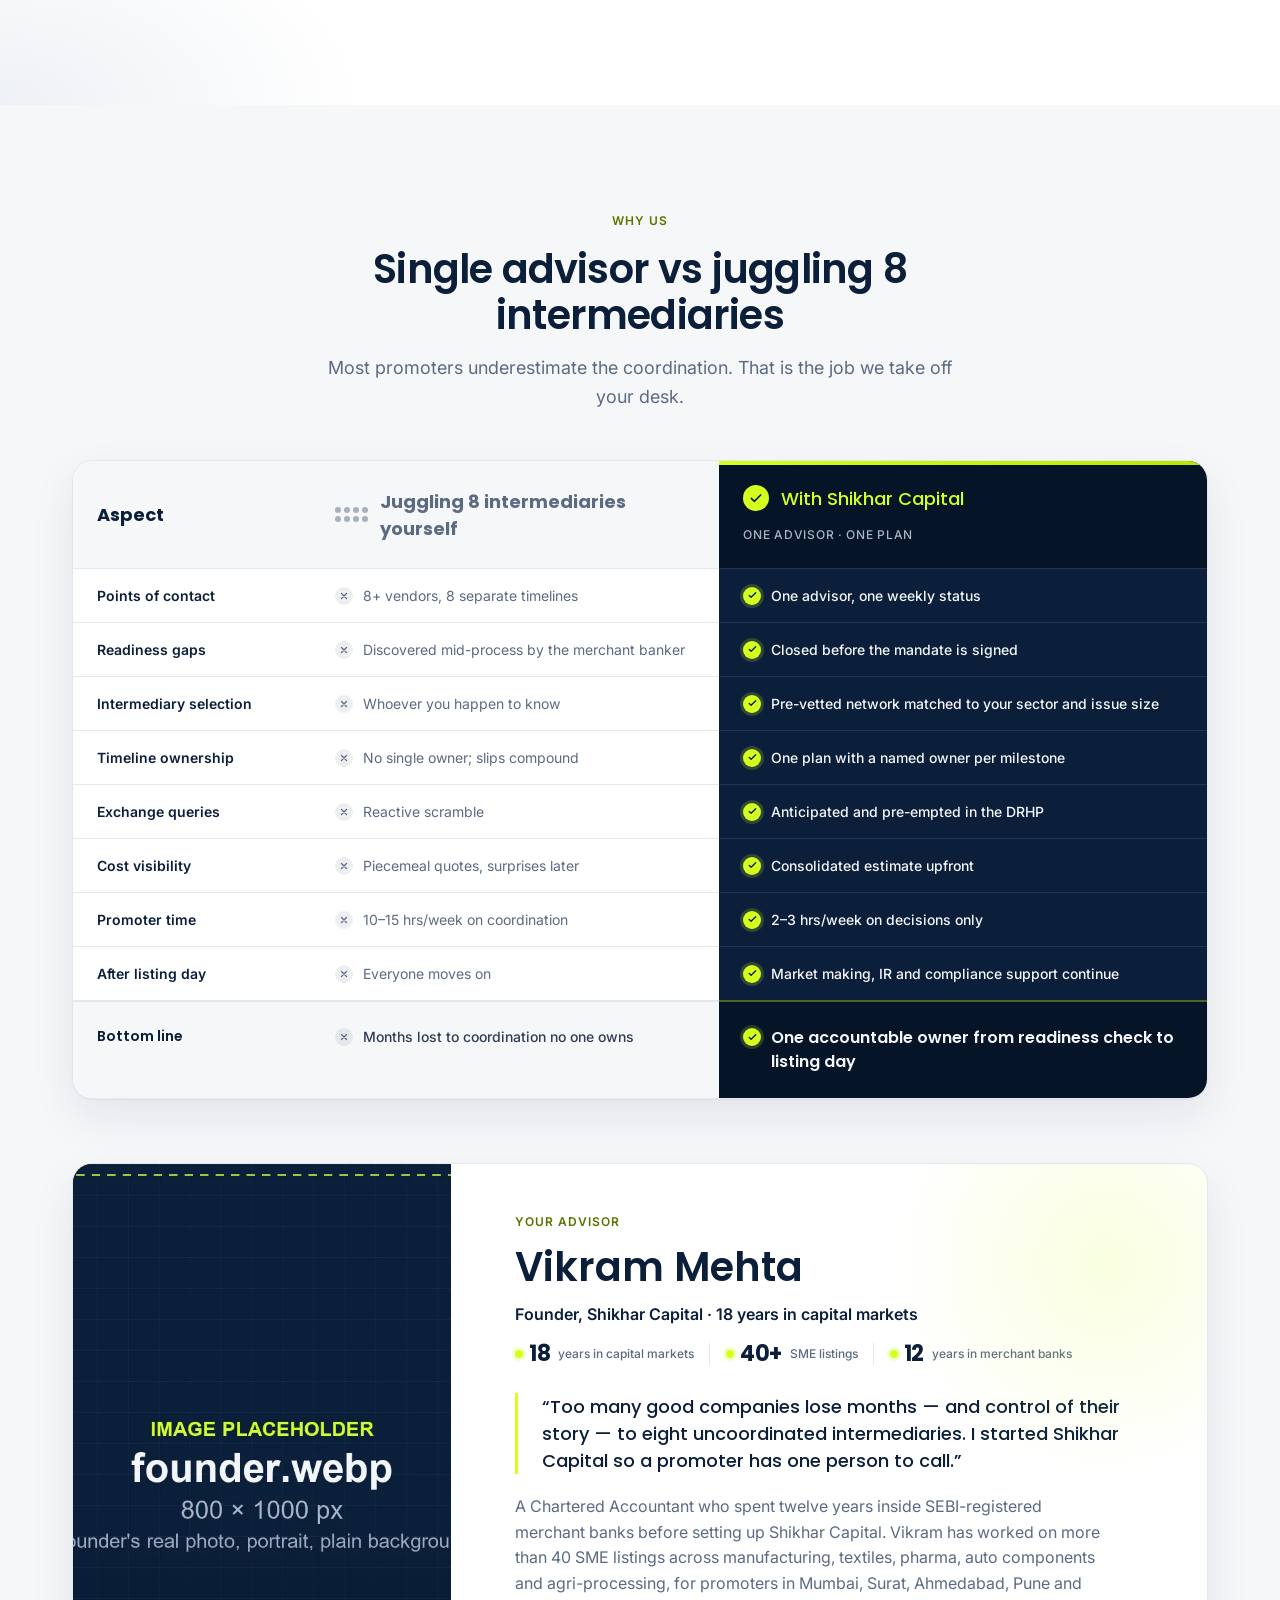
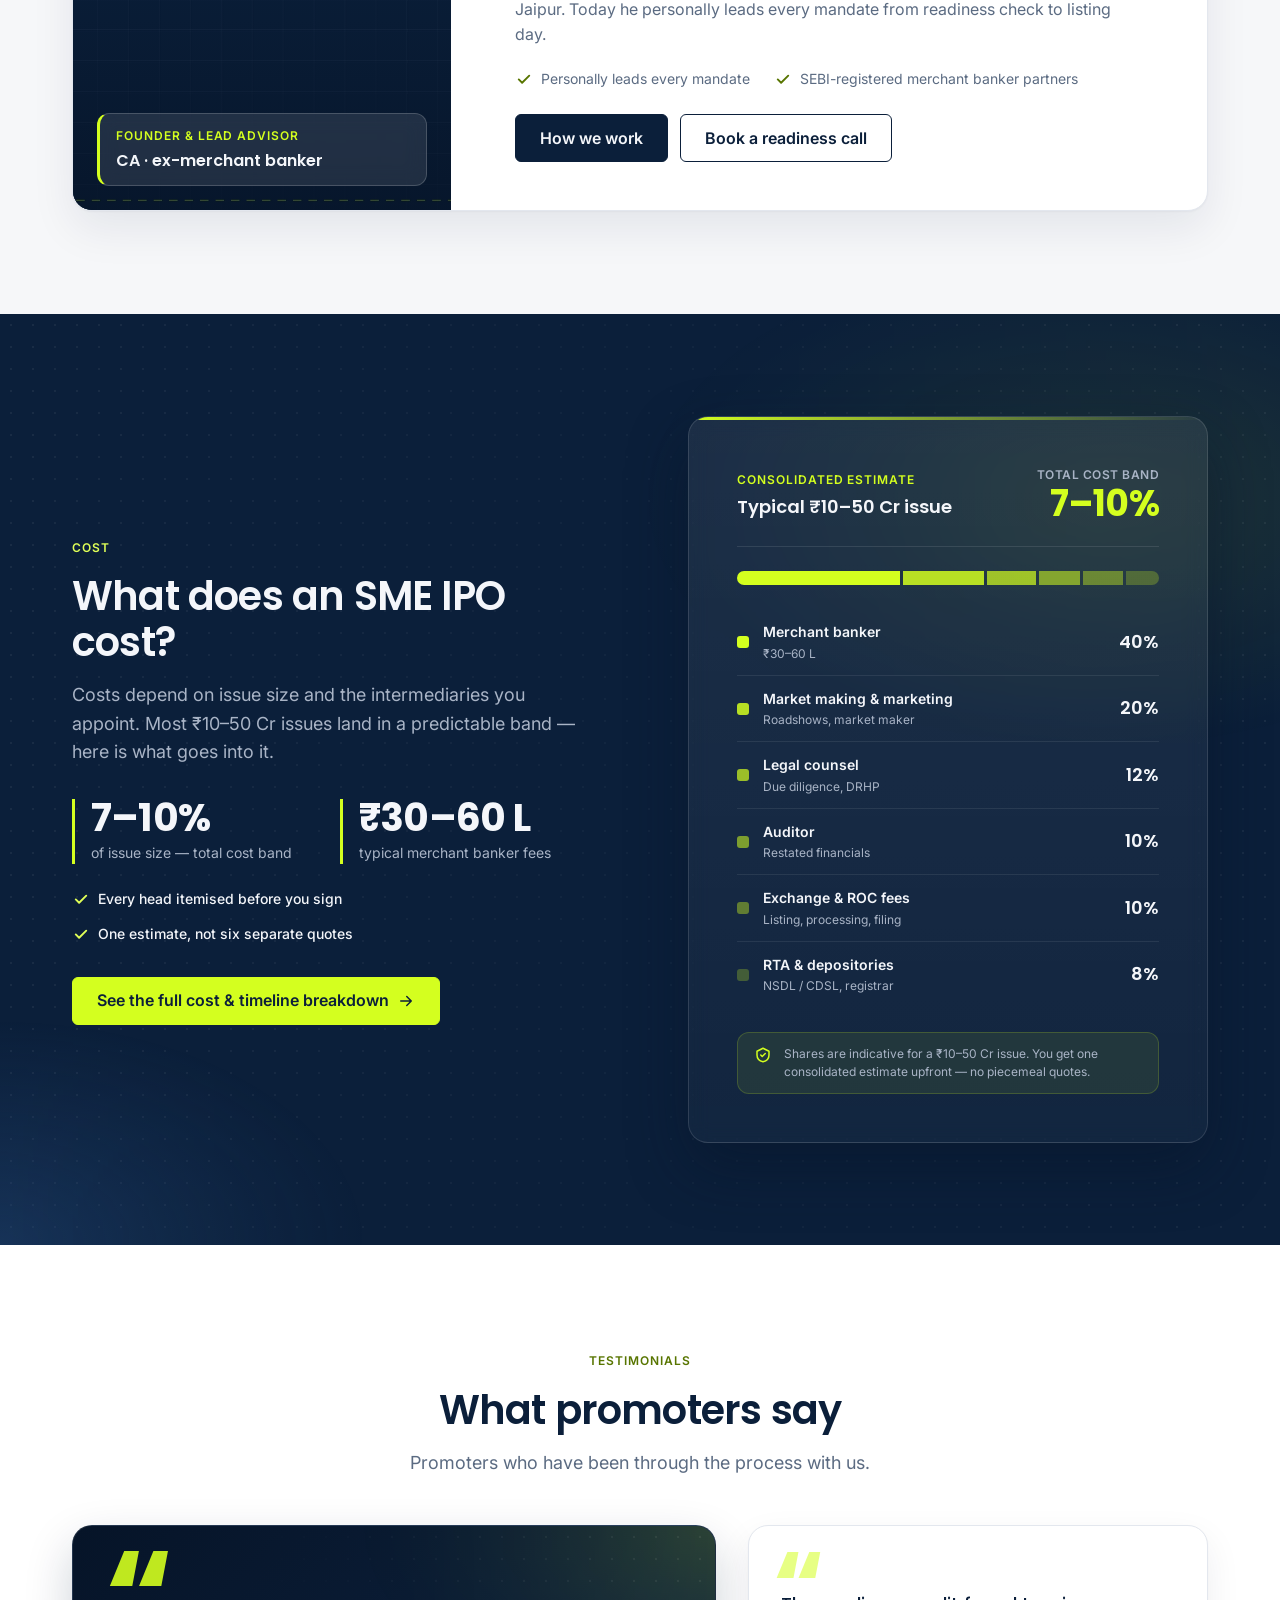
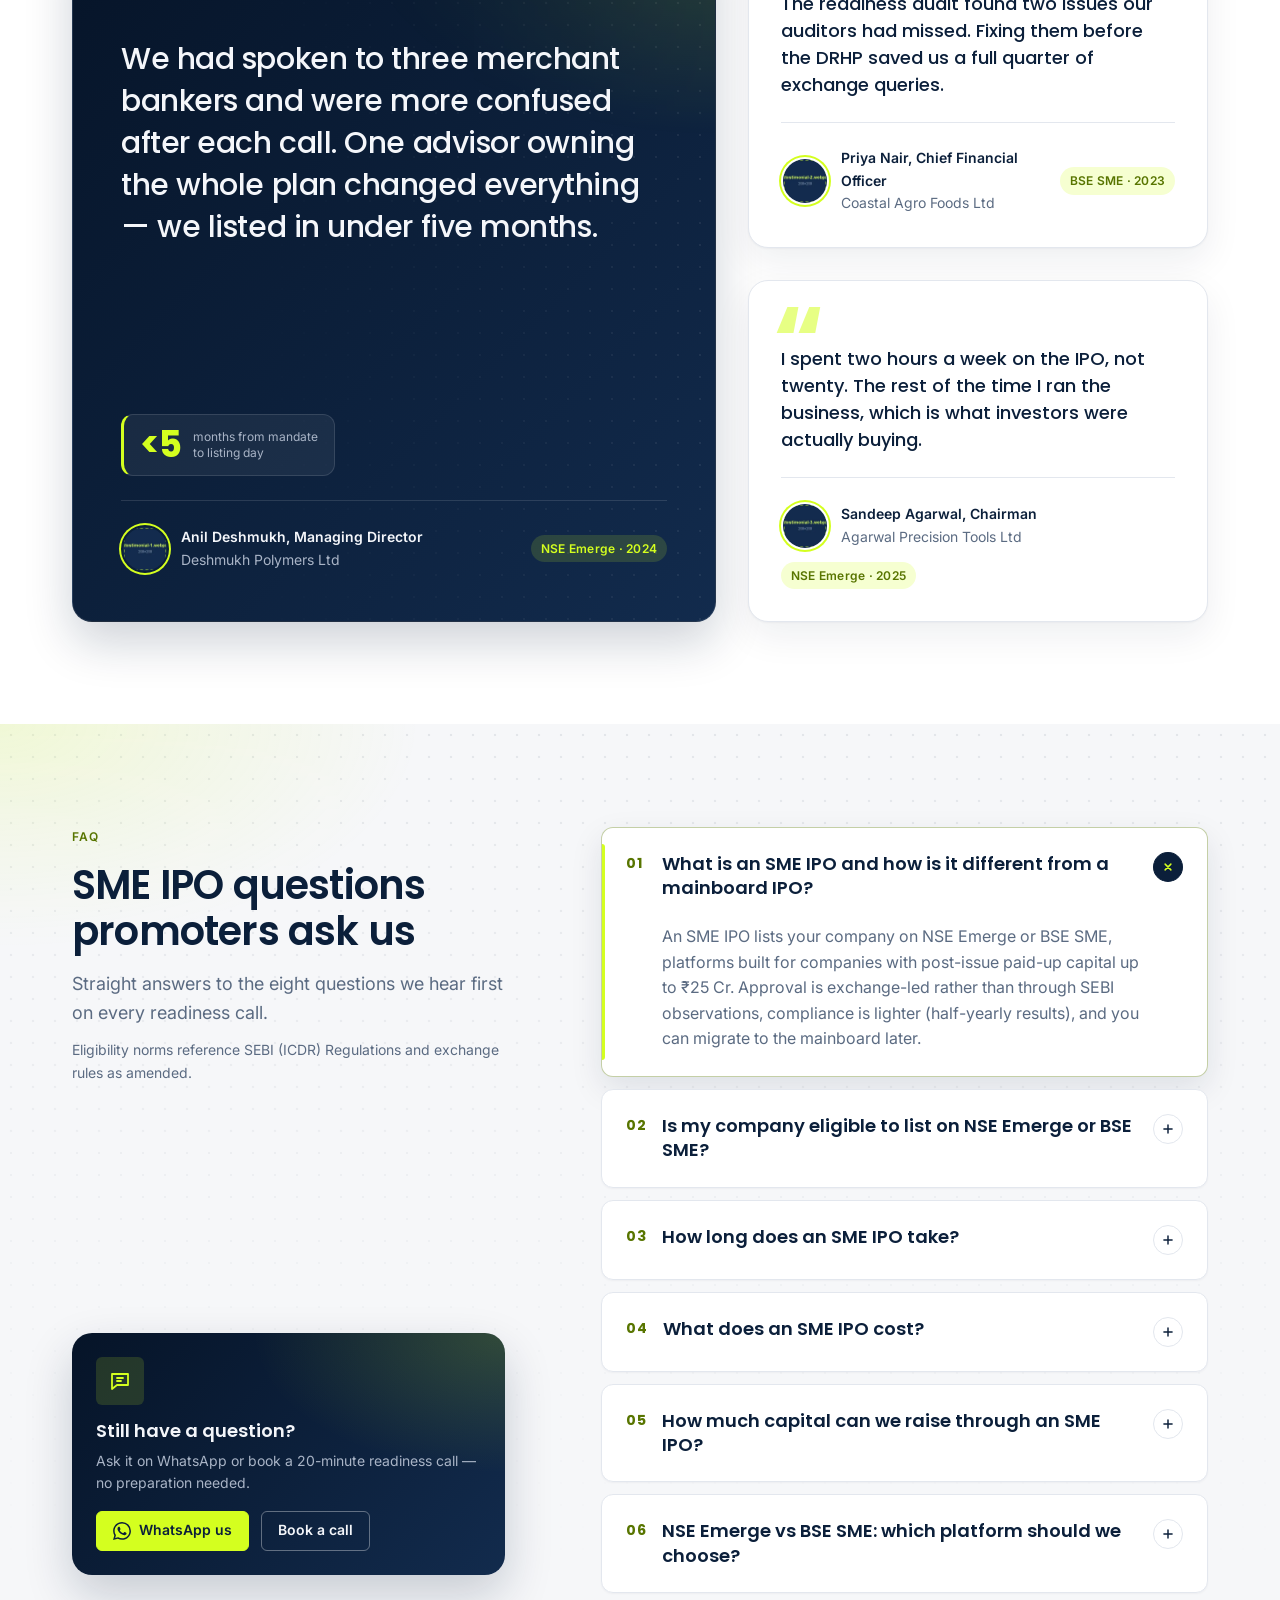
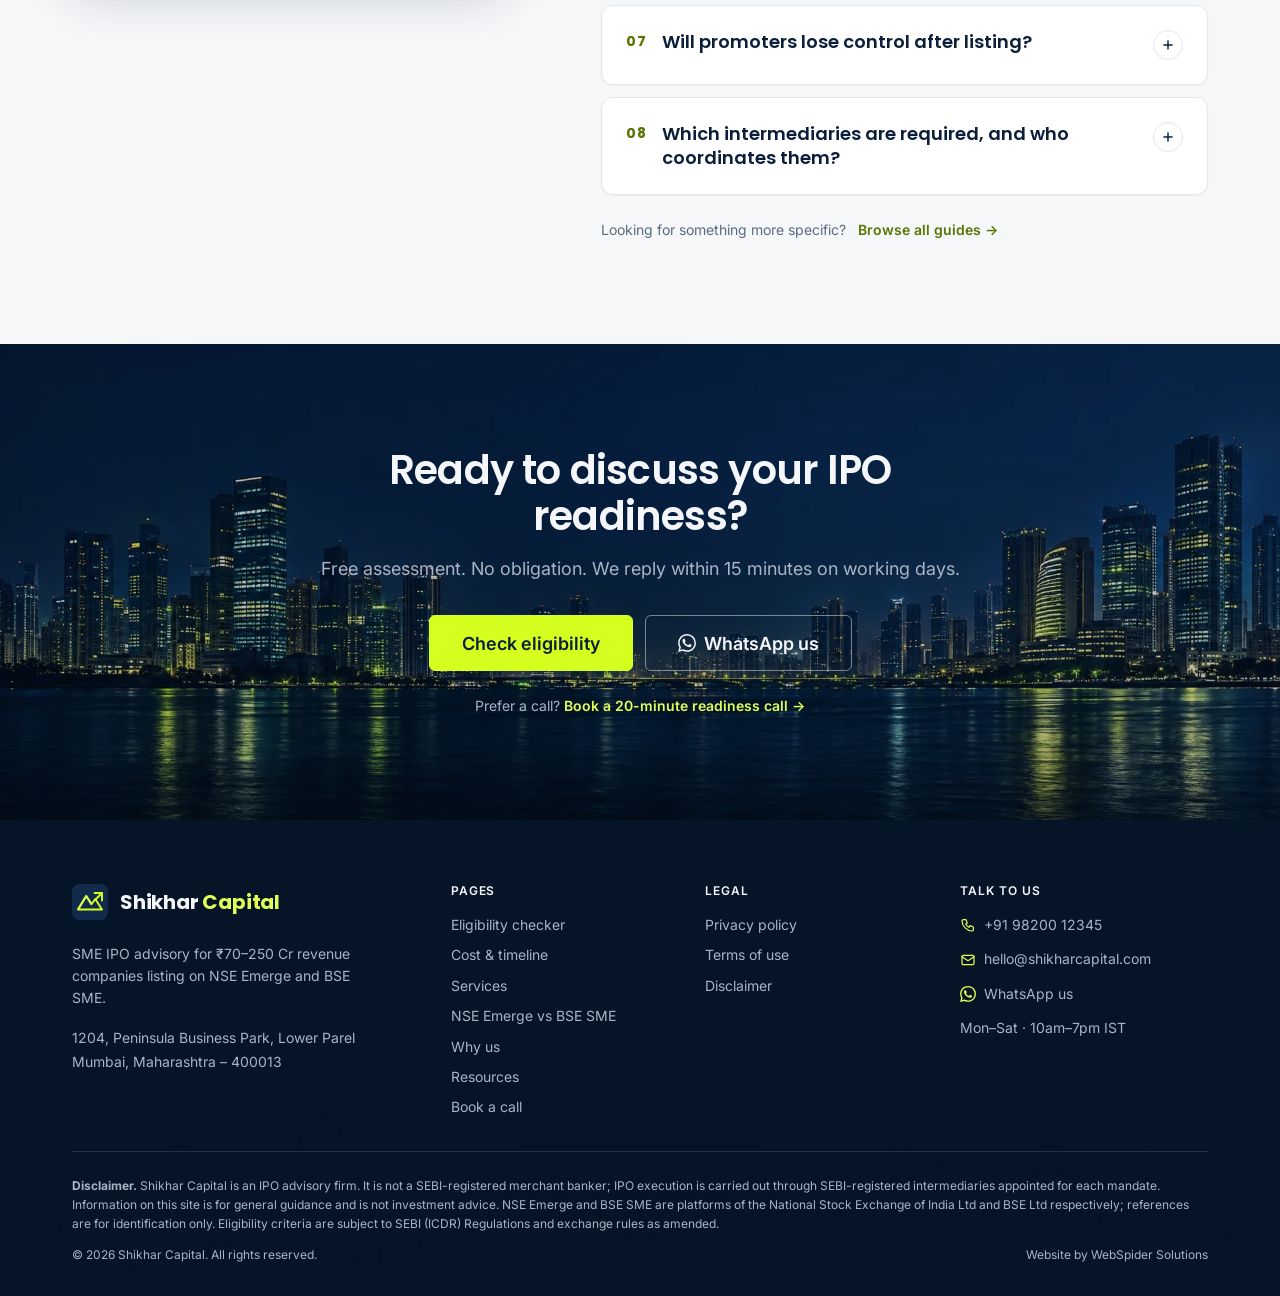
==== commit 13368f11: "Hero polish: shorter CTAs, two-line lead, one-row trust line, header CTA restyle - Hero buttons: "Ch" ====
--- a/v1/index.html
+++ b/v1/index.html
@@ -159,7 +159,11 @@
       </nav>
 
       <div class="site-header__right">
-        <a class="btn btn--accent btn--sm site-header__cta" href="#book" data-book>Book a Call</a>
+        <a class="btn btn--accent btn--sm site-header__cta" href="#book" data-book>
+          <span class="site-header__cta-icon" aria-hidden="true"><svg viewBox="0 0 24 24" fill="none" stroke="currentColor" stroke-width="2" stroke-linecap="round" stroke-linejoin="round"><path d="M5 4h4l2 5-2.5 1.5a11 11 0 0 0 5 5L15 13l5 2v4a2 2 0 0 1-2 2A16 16 0 0 1 3 6a2 2 0 0 1 2-2z"/></svg></span>
+          <span>Book a Call</span>
+          <svg class="site-header__cta-arrow" viewBox="0 0 24 24" fill="none" stroke="currentColor" stroke-width="2.4" stroke-linecap="round" stroke-linejoin="round" aria-hidden="true"><path d="M5 12h14M13 6l6 6-6 6"/></svg>
+        </a>
         <button class="nav-toggle" type="button" aria-expanded="false" aria-controls="site-nav" aria-label="Open menu">
           <svg class="icon-menu" viewBox="0 0 24 24" fill="none" stroke="currentColor" stroke-width="2" stroke-linecap="round" aria-hidden="true"><path d="M4 7h16M4 12h16M4 17h16"/></svg>
           <svg class="icon-close" viewBox="0 0 24 24" fill="none" stroke="currentColor" stroke-width="2" stroke-linecap="round" aria-hidden="true"><path d="M6 6l12 12M18 6L6 18"/></svg>
@@ -178,10 +182,10 @@
       <div class="container hero__inner">
         <div class="hero__content">
           <h1 id="hero-title">List your company on NSE Emerge / BSE SME with <span class="hero__highlight">one advisor<svg class="hero__underline" viewBox="0 0 300 16" preserveAspectRatio="none" aria-hidden="true" focusable="false"><path d="M3 12 C 70 3, 160 2, 297 9" fill="none" stroke="currentColor" stroke-width="5" stroke-linecap="round"/></svg></span></h1>
-          <p class="lead">Every intermediary coordinated. From readiness check to listing day.</p>
+          <p class="lead">Every intermediary coordinated.<br>From readiness check to listing day.</p>
           <div class="btn-row">
-            <a class="btn btn--accent btn--lg" href="sme-ipo-eligibility.html">Check eligibility in 60 sec<svg viewBox="0 0 24 24" fill="none" stroke="currentColor" stroke-width="2.2" stroke-linecap="round" stroke-linejoin="round" aria-hidden="true"><path d="M5 12h14M13 6l6 6-6 6"/></svg></a>
-            <a class="btn btn--outline-light btn--lg" href="#book" data-book><svg viewBox="0 0 24 24" fill="none" stroke="currentColor" stroke-width="1.8" stroke-linecap="round" stroke-linejoin="round" aria-hidden="true"><rect x="3" y="5" width="18" height="16" rx="2"/><path d="M3 10h18M8 3v4M16 3v4"/></svg>Book a readiness call</a>
+            <a class="btn btn--accent" href="sme-ipo-eligibility.html">Check eligibility<svg viewBox="0 0 24 24" fill="none" stroke="currentColor" stroke-width="2.2" stroke-linecap="round" stroke-linejoin="round" aria-hidden="true"><path d="M5 12h14M13 6l6 6-6 6"/></svg></a>
+            <a class="btn btn--outline-light" href="#book" data-book><svg viewBox="0 0 24 24" fill="none" stroke="currentColor" stroke-width="1.8" stroke-linecap="round" stroke-linejoin="round" aria-hidden="true"><rect x="3" y="5" width="18" height="16" rx="2"/><path d="M3 10h18M8 3v4M16 3v4"/></svg>Book a call</a>
           </div>
           <ul class="trust-list" aria-label="What to expect">
             <li><svg viewBox="0 0 24 24" fill="none" stroke="currentColor" stroke-width="2.5" stroke-linecap="round" stroke-linejoin="round" aria-hidden="true"><path d="M5 12.5l4.5 4.5L19 7.5"/></svg>Free assessment</li>
--- a/v1/assets/style.css
+++ b/v1/assets/style.css
@@ -1098,7 +1098,52 @@
   .site-nav__list a:hover::after,
   .site-nav__list a[aria-current="page"]::after { transform: scaleX(1); }
   .site-nav__cta { display: none; }
-  .site-header__cta { display: inline-flex; }
+  /* Desktop "Book a Call": lime pill, phone icon in a navy disc, arrow slides on hover, sheen sweep */
+  .site-header__cta {
+    position: relative;
+    display: inline-flex;
+    gap: var(--sp-2);
+    min-height: 44px;
+    padding: 4px 18px 4px 4px;
+    border-radius: var(--r-pill);
+    background: linear-gradient(135deg, var(--accent-400), var(--accent-500) 55%, var(--accent-600));
+    border-color: transparent;
+    box-shadow: 0 6px 18px rgba(212, 255, 31, .28), inset 0 1px 0 rgba(255, 255, 255, .45);
+    overflow: hidden;
+    transition: transform var(--ease), box-shadow var(--ease);
+  }
+  .site-header__cta::after {             /* sheen that sweeps across on hover */
+    content: "";
+    position: absolute;
+    top: 0;
+    bottom: 0;
+    left: -60%;
+    width: 40%;
+    background: linear-gradient(100deg, transparent, rgba(255, 255, 255, .55), transparent);
+    transform: skewX(-20deg);
+    transition: left 600ms cubic-bezier(.2, .7, .2, 1);
+    pointer-events: none;
+  }
+  .site-header__cta:hover { transform: translateY(-1px); box-shadow: 0 10px 26px rgba(212, 255, 31, .42), inset 0 1px 0 rgba(255, 255, 255, .45); background: linear-gradient(135deg, var(--accent-400), var(--accent-500) 55%, var(--accent-600)); }
+  .site-header__cta:hover::after { left: 120%; }
+  .site-header__cta-icon {
+    display: grid;
+    place-items: center;
+    width: 36px;
+    height: 36px;
+    border-radius: 50%;
+    background: var(--navy-900);
+    color: var(--accent-500);
+    flex: none;
+    transition: transform var(--ease);
+  }
+  .site-header__cta-icon svg { width: 17px; height: 17px; }
+  .site-header__cta:hover .site-header__cta-icon { transform: rotate(-12deg) scale(1.05); }
+  .site-header__cta-arrow { width: 16px; height: 16px; margin-left: -2px; transition: transform var(--ease); }
+  .site-header__cta:hover .site-header__cta-arrow { transform: translateX(3px); }
+  /* Solid (scrolled / inner-page) header: tone the glow down so it doesn't bloom on white */
+  .site-header:not(.site-header--overlay) .site-header__cta,
+  .site-header--overlay.is-scrolled .site-header__cta { box-shadow: 0 4px 14px rgba(88, 117, 0, .22), inset 0 1px 0 rgba(255, 255, 255, .45); }
 }
 
 /* --- Footer --- */
@@ -1474,6 +1519,9 @@
   }
   .hero__content { margin-block: 0; }
   .hero__form { margin-top: 0; justify-self: end; width: 100%; max-width: 440px; }
+  /* Beside the form the column is ~660px: cap the H1 so it breaks
+     "List your company on / NSE Emerge / BSE SME / with one advisor" */
+  .hero h1 { font-size: clamp(2rem, 1rem + 2.6vw, 3.5rem); }
 }
 @media (min-width: 1280px) { .hero__inner { gap: var(--sp-9); } }
 
@@ -1652,7 +1700,8 @@
 .hero .lead { margin-top: var(--sp-7); color: rgba(244, 246, 250, .8); }
 .hero .btn-row { margin-top: var(--sp-7); }
 .hero .trust-list { margin-top: var(--sp-6); }
-.hero .btn--lg svg { width: 20px; height: 20px; }
+.hero .btn-row .btn { padding-inline: var(--sp-5); }
+.hero .btn-row .btn svg { width: 18px; height: 18px; }
 .hero .btn--accent { box-shadow: 0 8px 28px rgba(212, 255, 31, .22); }
 .hero .btn--accent:hover { box-shadow: 0 12px 36px rgba(212, 255, 31, .38); }
 .hero .btn--accent svg { transition: transform var(--ease); }
@@ -1707,7 +1756,6 @@
   .hero .lead { margin-top: var(--sp-5); }
   .hero .btn-row { margin-top: var(--sp-6); }
   .hero .trust-list { margin-top: var(--sp-5); }
-  .hero .btn--lg { min-height: 50px; padding-block: var(--sp-3); }
   .lead-form { padding: var(--sp-5); }
   .lead-form__head { margin-bottom: var(--sp-3); }
   .lead-form__sub { display: none; }
@@ -1765,8 +1813,10 @@
   .hero h1 { font-size: clamp(2rem, 1.5rem + 2.4vw, 2.5rem); }
   .hero .lead { margin-top: var(--sp-5); font-size: var(--fs-body); }
   .hero .btn-row { margin-top: var(--sp-6); gap: var(--sp-3); }
-  .hero .btn--lg { min-height: 50px; }
-  .hero .trust-list { margin-top: var(--sp-5); gap: var(--sp-2) var(--sp-4); }
+  /* Three trust points on one row: no wrapping, tighter type/gaps, icons shrink with it */
+  .hero .trust-list { margin-top: var(--sp-5); flex-wrap: nowrap; justify-content: space-between; gap: 6px; font-size: .6875rem; letter-spacing: -.01em; }
+  .hero .trust-list li { gap: 3px; white-space: nowrap; }
+  .hero .trust-list svg { width: 13px; height: 13px; }
 }
 
 @keyframes heroIn {
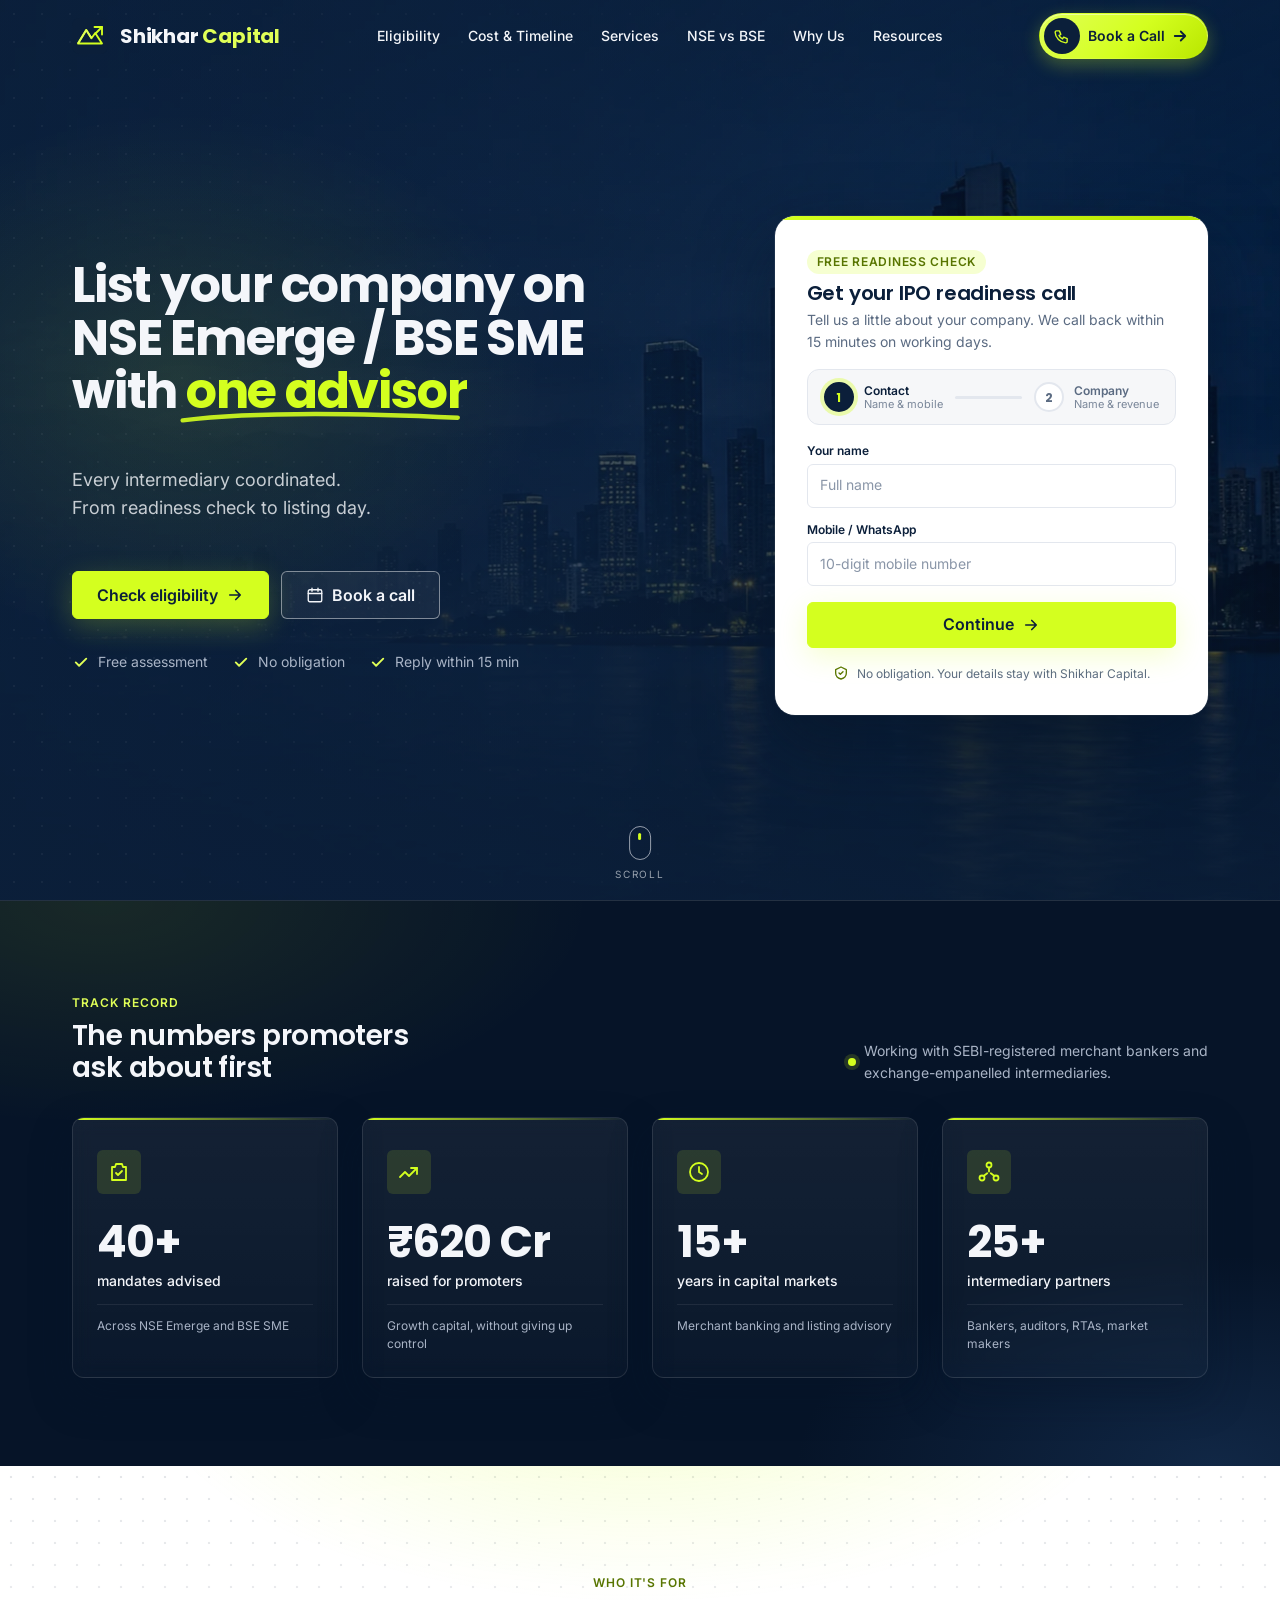
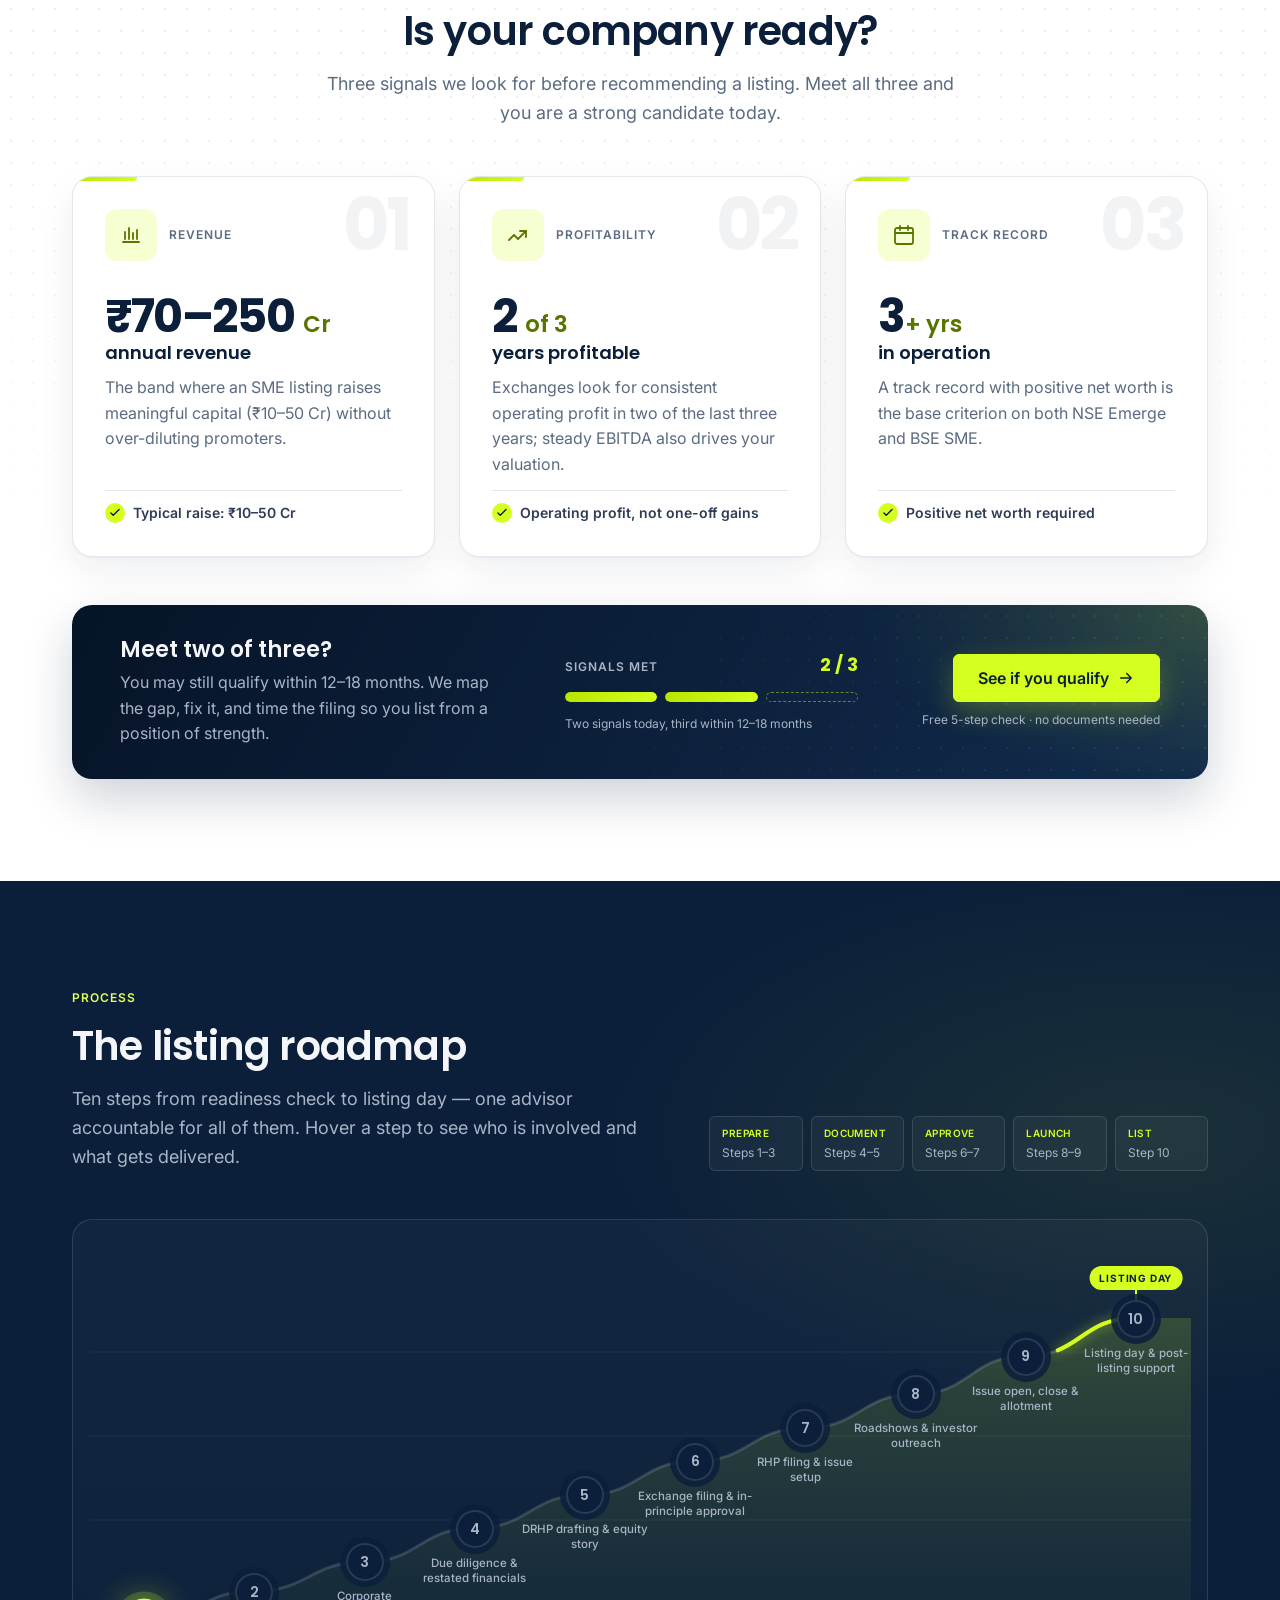
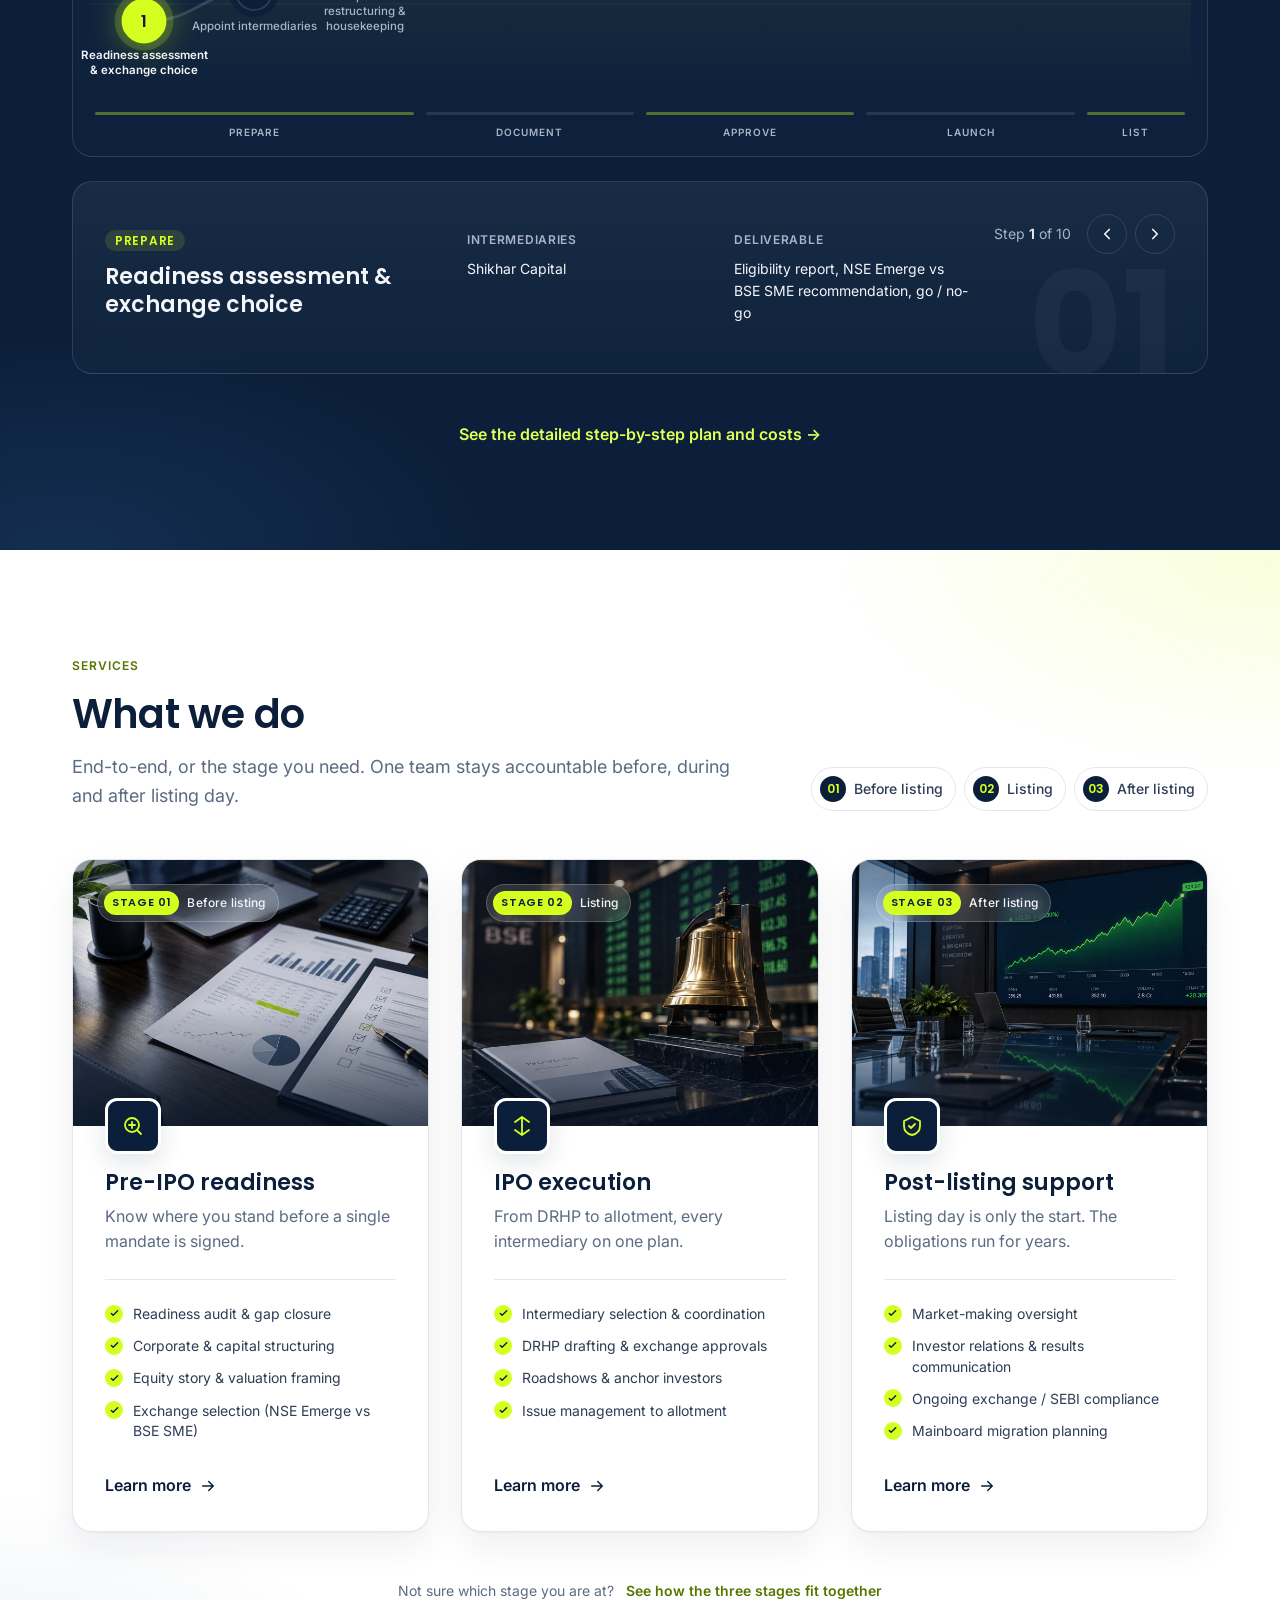
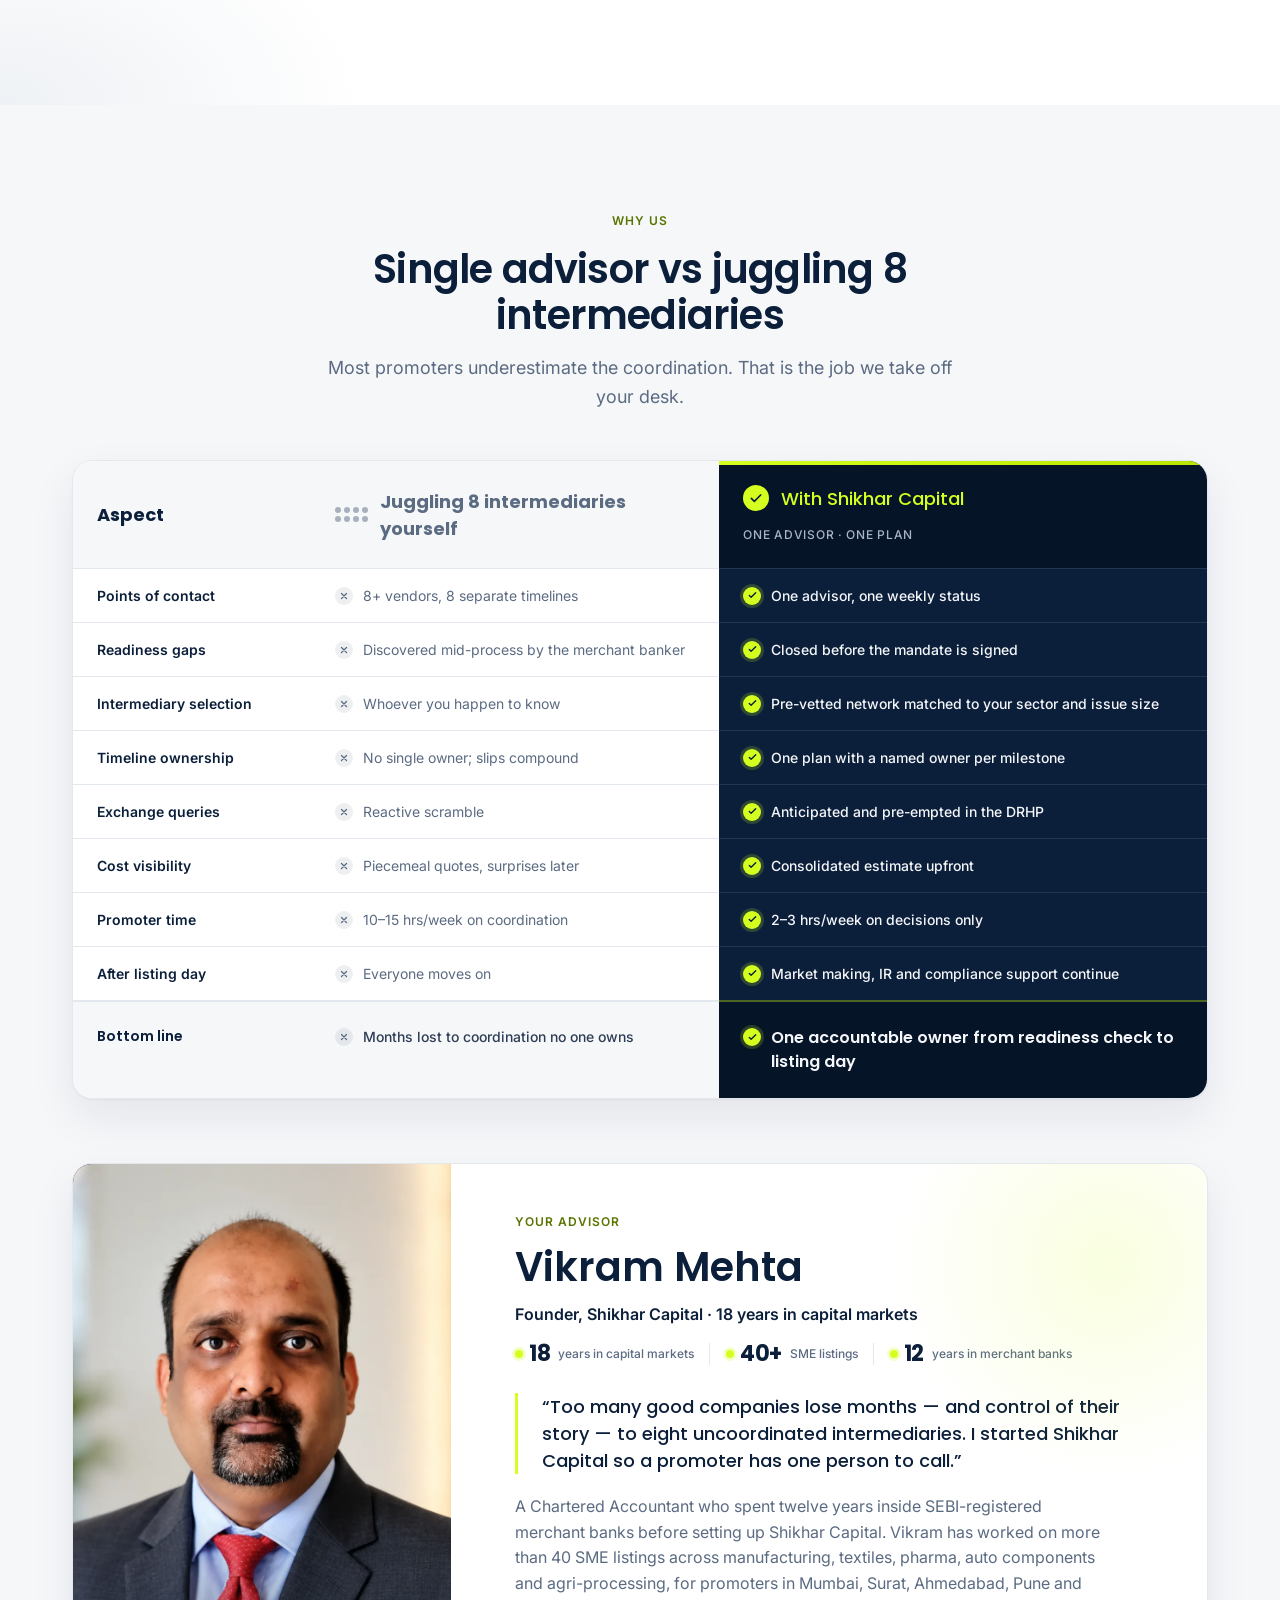
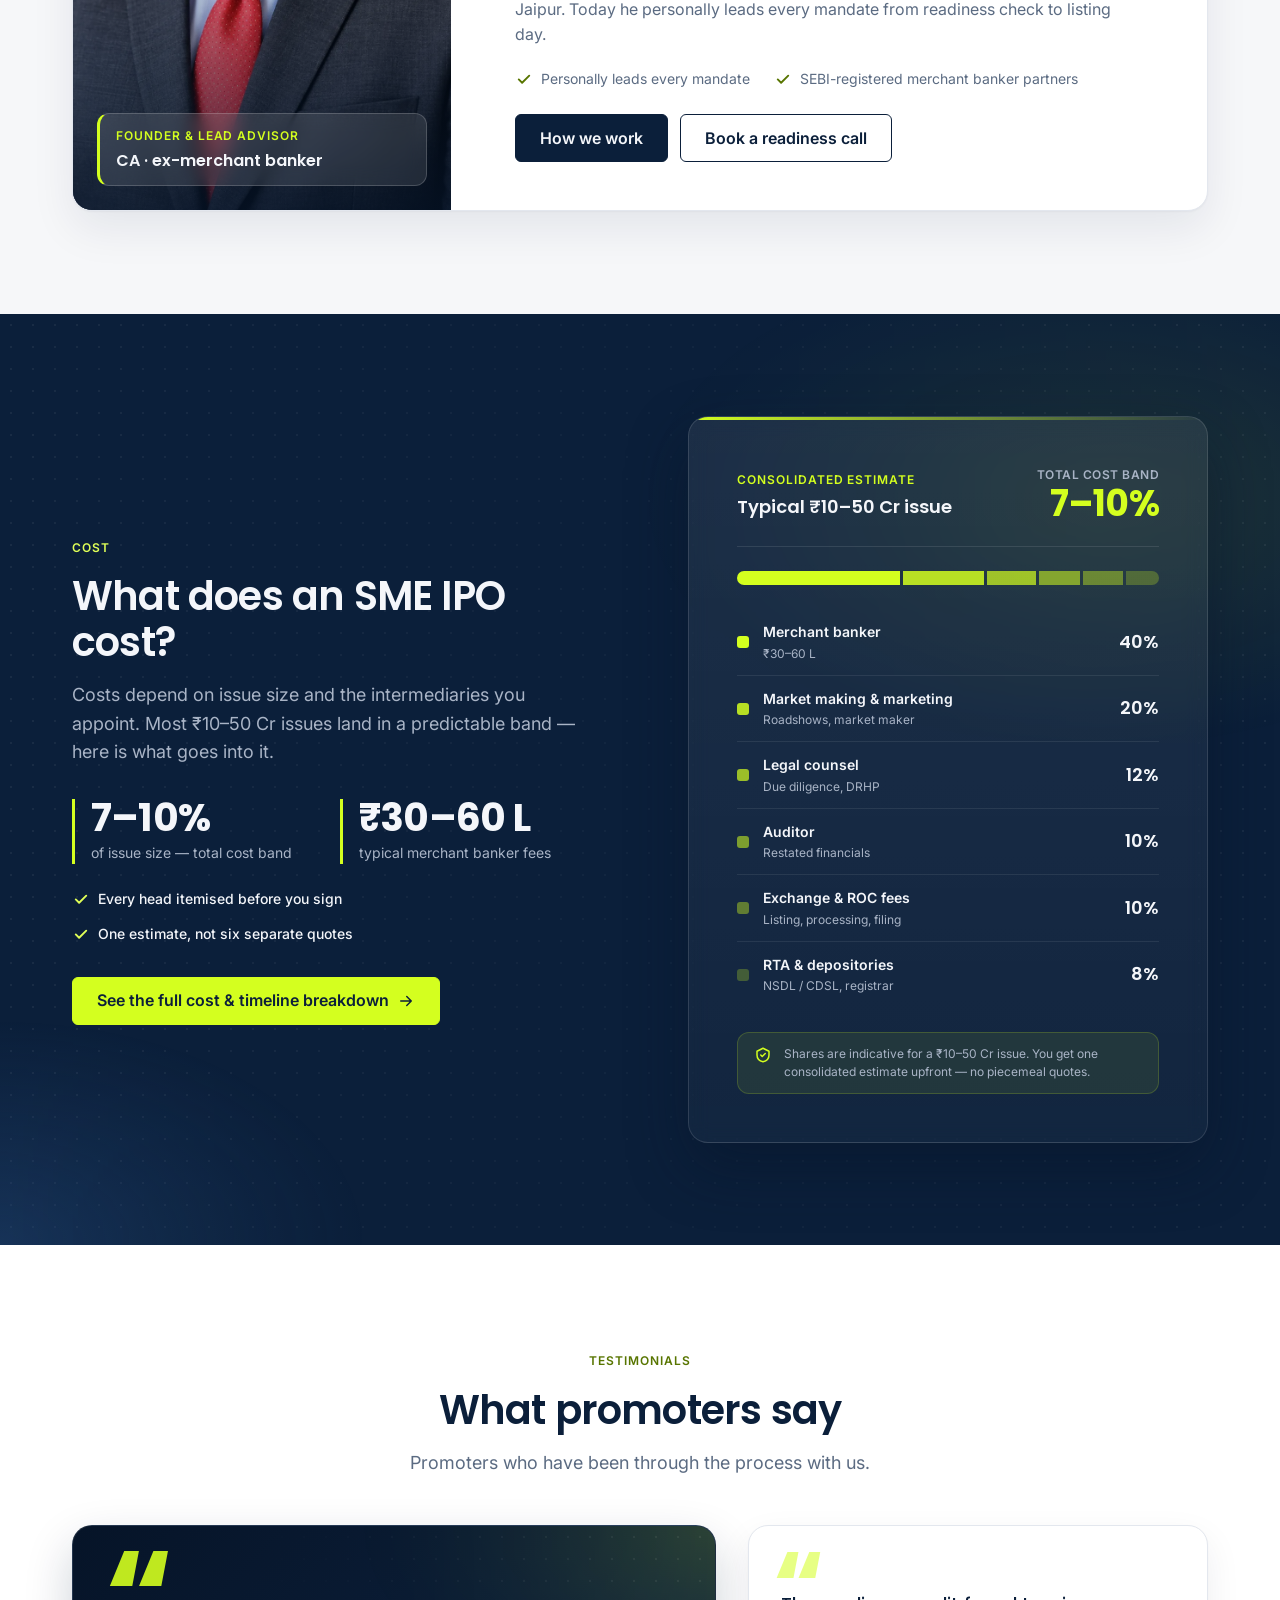
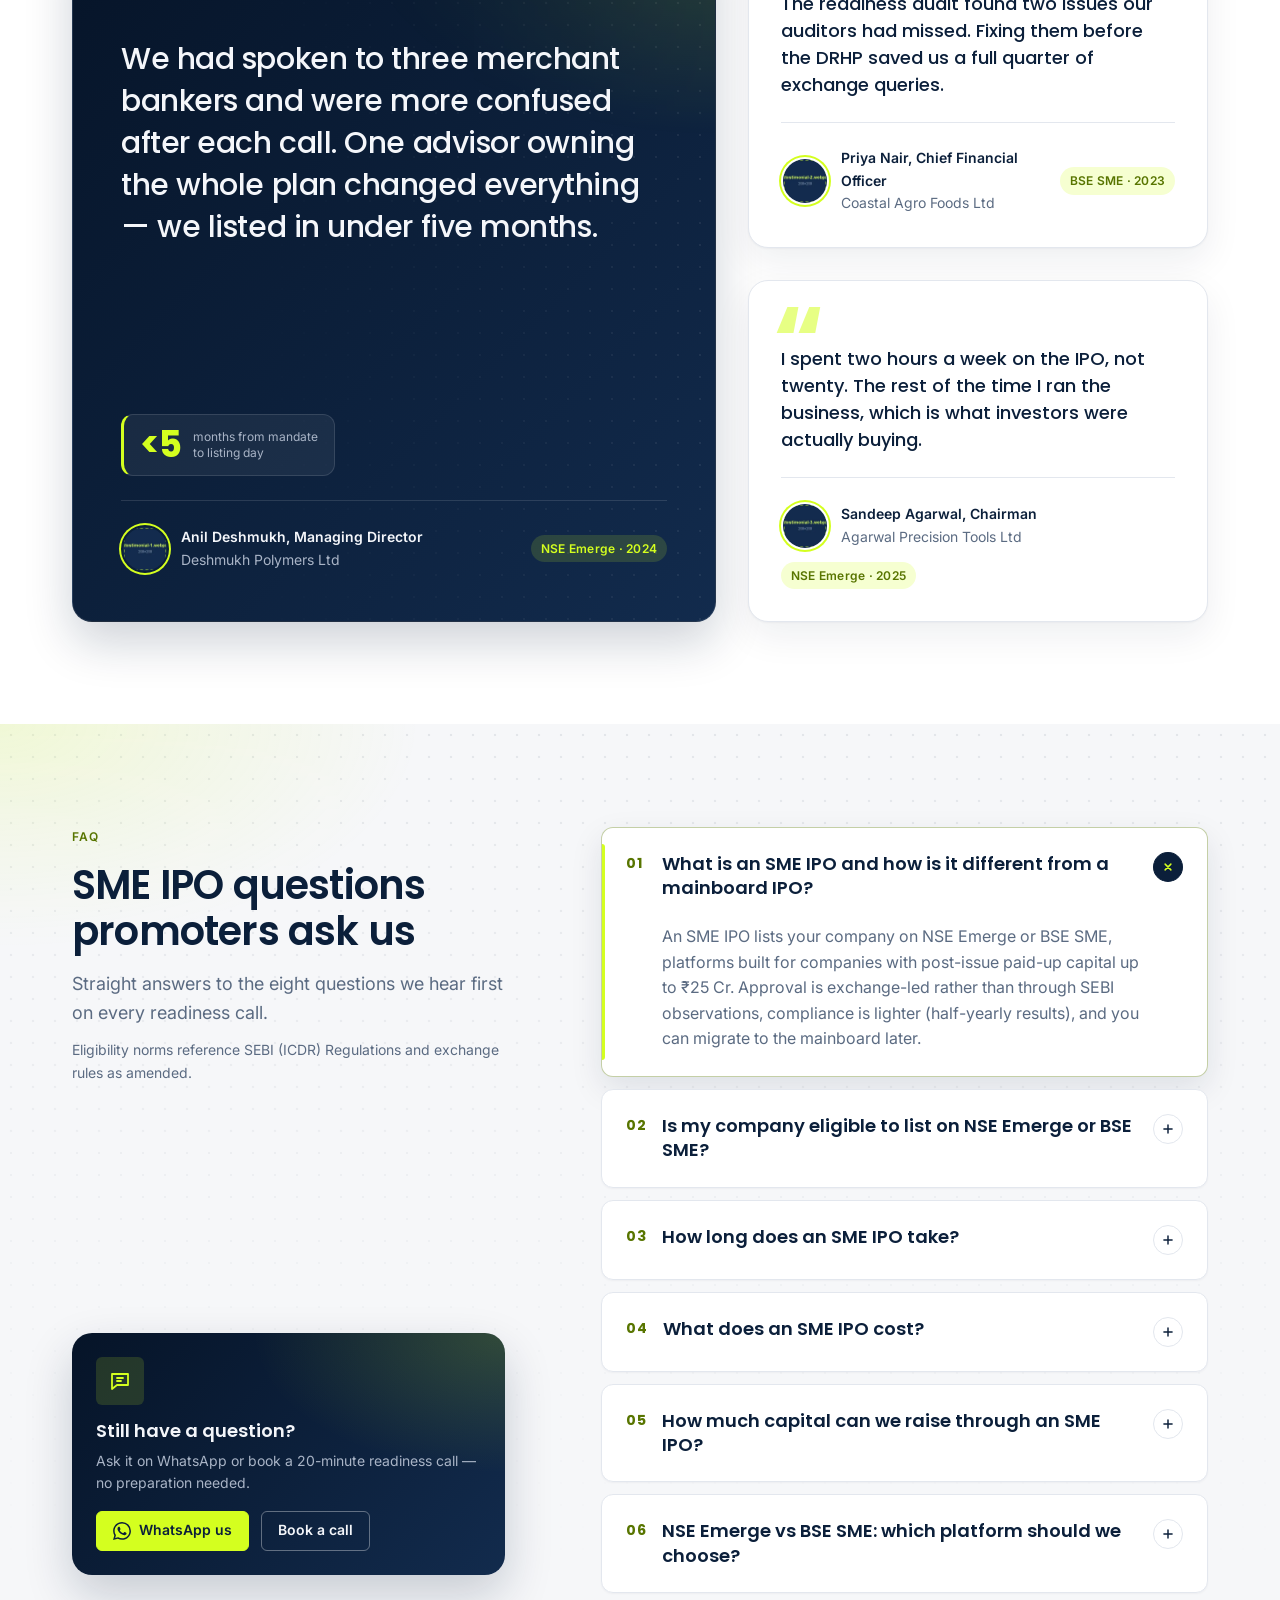
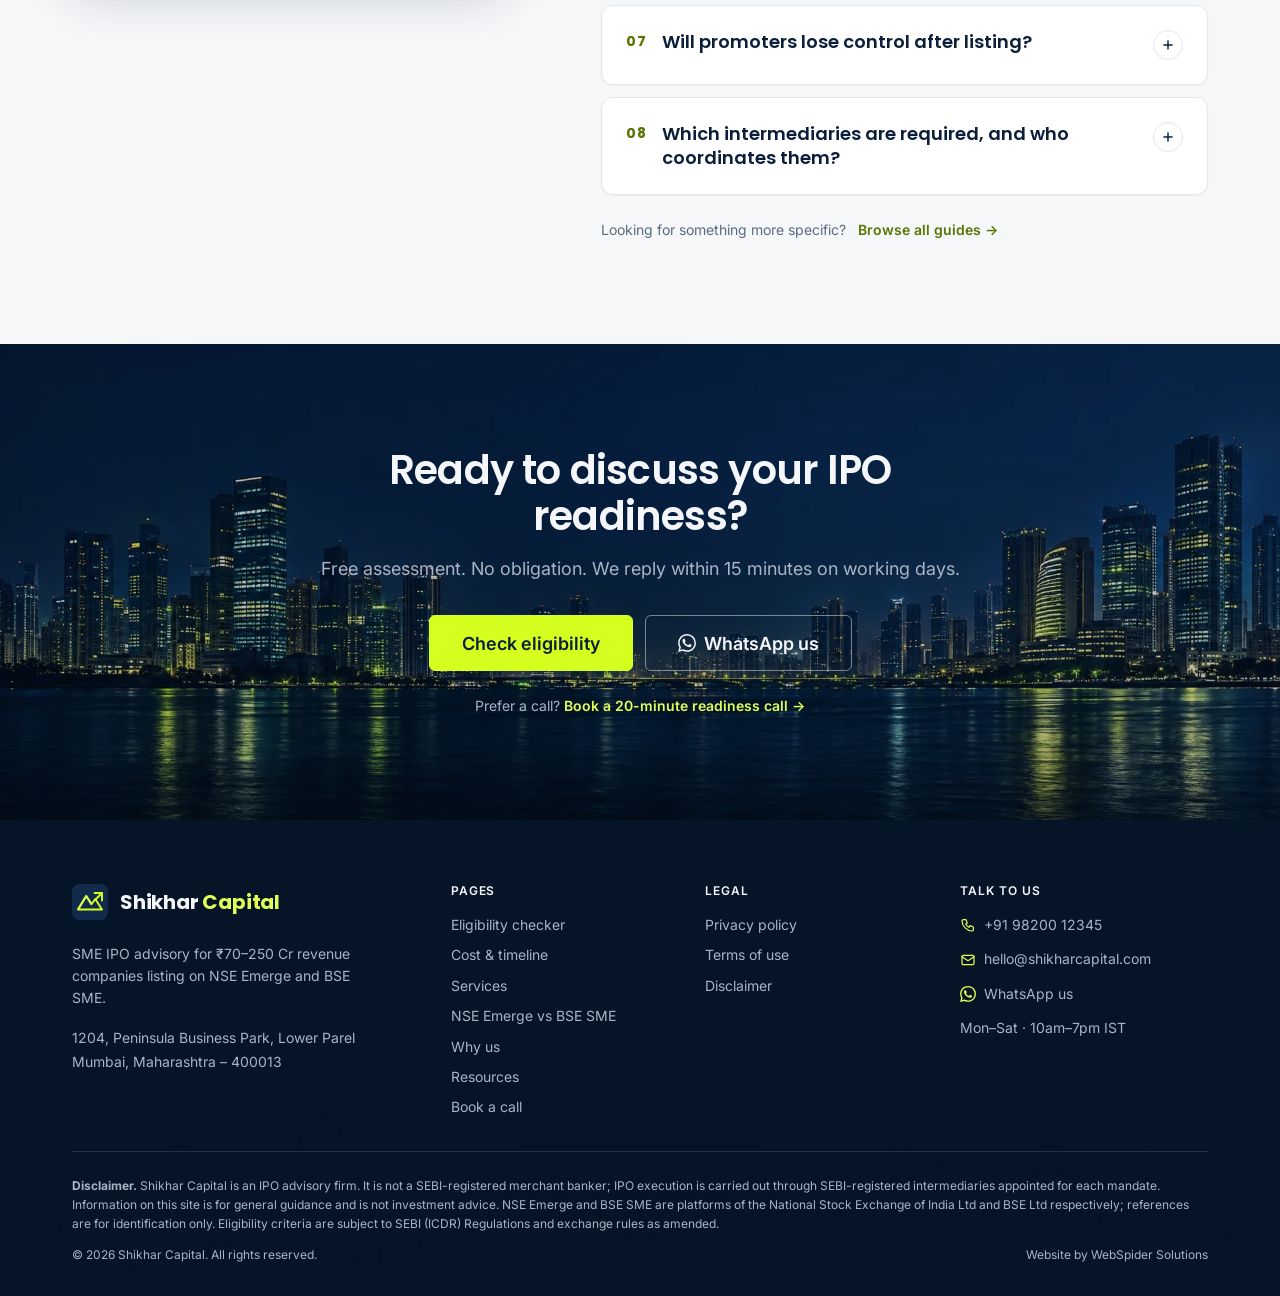
==== commit fa571bca: "Add the client's founder photo Client supplied user-uploads/founder-image.png (1122x1402, already 4:" ====
--- a/v1/index.html
+++ b/v1/index.html
@@ -147,15 +147,29 @@
       </a>
 
       <nav class="site-nav" id="site-nav" aria-label="Primary">
+        <!-- On phones each link shows an icon tile + one-line description (.site-nav__desc); desktop shows the label only -->
         <ul class="site-nav__list">
-          <li><a href="sme-ipo-eligibility.html">Eligibility</a></li>
-          <li><a href="sme-ipo-cost-timeline.html">Cost &amp; Timeline</a></li>
-          <li><a href="services.html">Services</a></li>
-          <li><a href="nse-emerge-vs-bse-sme.html">NSE vs BSE</a></li>
-          <li><a href="about.html">Why Us</a></li>
-          <li><a href="resources.html">Resources</a></li>
+          <li><a href="sme-ipo-eligibility.html"><span class="site-nav__icon" aria-hidden="true"><svg viewBox="0 0 24 24" fill="none" stroke="currentColor" stroke-width="1.8" stroke-linecap="round" stroke-linejoin="round"><path d="M9 12l2 2 4-4"/><path d="M12 3l8 4v5c0 5-3.5 8-8 9-4.5-1-8-4-8-9V7z"/></svg></span><span class="site-nav__text">Eligibility<small class="site-nav__desc">60-second readiness check</small></span></a></li>
+          <li><a href="sme-ipo-cost-timeline.html"><span class="site-nav__icon" aria-hidden="true"><svg viewBox="0 0 24 24" fill="none" stroke="currentColor" stroke-width="1.8" stroke-linecap="round" stroke-linejoin="round"><circle cx="12" cy="12" r="9"/><path d="M12 7v5l3 2"/></svg></span><span class="site-nav__text">Cost &amp; Timeline<small class="site-nav__desc">What it costs, step by step</small></span></a></li>
+          <li><a href="services.html"><span class="site-nav__icon" aria-hidden="true"><svg viewBox="0 0 24 24" fill="none" stroke="currentColor" stroke-width="1.8" stroke-linecap="round" stroke-linejoin="round"><path d="M12 3v18M5 8l7-5 7 5M5 16l7 5 7-5"/></svg></span><span class="site-nav__text">Services<small class="site-nav__desc">Pre-IPO · Execution · Post-listing</small></span></a></li>
+          <li><a href="nse-emerge-vs-bse-sme.html"><span class="site-nav__icon" aria-hidden="true"><svg viewBox="0 0 24 24" fill="none" stroke="currentColor" stroke-width="1.8" stroke-linecap="round" stroke-linejoin="round"><path d="M4 19h16M6 16V9M10 16V5M14 16v-6M18 16V7"/></svg></span><span class="site-nav__text">NSE vs BSE<small class="site-nav__desc">Which platform fits you</small></span></a></li>
+          <li><a href="about.html"><span class="site-nav__icon" aria-hidden="true"><svg viewBox="0 0 24 24" fill="none" stroke="currentColor" stroke-width="1.8" stroke-linecap="round" stroke-linejoin="round"><circle cx="12" cy="8" r="4"/><path d="M4 21a8 8 0 0 1 16 0"/></svg></span><span class="site-nav__text">Why Us<small class="site-nav__desc">One advisor, every intermediary</small></span></a></li>
+          <li><a href="resources.html"><span class="site-nav__icon" aria-hidden="true"><svg viewBox="0 0 24 24" fill="none" stroke="currentColor" stroke-width="1.8" stroke-linecap="round" stroke-linejoin="round"><path d="M4 5h6a3 3 0 0 1 3 3v12a2 2 0 0 0-2-2H4z"/><path d="M20 5h-6a3 3 0 0 0-3 3v12a2 2 0 0 1 2-2h7z"/></svg></span><span class="site-nav__text">Resources<small class="site-nav__desc">Guides &amp; checklists</small></span></a></li>
         </ul>
-        <a class="btn btn--accent btn--block site-nav__cta" href="#book" data-book>Book a Call</a>
+
+        <!-- Phone-only footer of the menu -->
+        <div class="site-nav__foot">
+          <a class="btn btn--accent btn--block site-nav__cta" href="#book" data-book>
+            <svg viewBox="0 0 24 24" fill="none" stroke="currentColor" stroke-width="1.8" stroke-linecap="round" stroke-linejoin="round" aria-hidden="true"><rect x="3" y="5" width="18" height="16" rx="2"/><path d="M3 10h18M8 3v4M16 3v4"/></svg>
+            Book a readiness call
+          </a>
+          <div class="site-nav__quick">
+            <a href="tel:+919820012345"><svg viewBox="0 0 24 24" fill="none" stroke="currentColor" stroke-width="1.8" stroke-linecap="round" stroke-linejoin="round" aria-hidden="true"><path d="M5 4h4l2 5-2.5 1.5a11 11 0 0 0 5 5L15 13l5 2v4a2 2 0 0 1-2 2A16 16 0 0 1 3 6a2 2 0 0 1 2-2z"/></svg>Call us</a>
+            <a href="https://wa.me/919820012345?text=Hi%20Shikhar%20Capital%2C%20I%27d%20like%20to%20check%20if%20my%20company%20is%20SME%20IPO-ready." target="_blank" rel="noopener"><svg viewBox="0 0 24 24" fill="currentColor" aria-hidden="true"><path d="M17.472 14.382c-.297-.149-1.758-.867-2.03-.967-.273-.099-.471-.148-.67.15-.197.297-.767.966-.94 1.164-.173.199-.347.223-.644.075-.297-.15-1.255-.463-2.39-1.475-.883-.788-1.48-1.761-1.653-2.059-.173-.297-.018-.458.13-.606.134-.133.298-.347.446-.52.149-.174.198-.298.298-.497.099-.198.05-.371-.025-.52-.075-.149-.669-1.612-.916-2.207-.242-.579-.487-.5-.669-.51-.173-.008-.371-.01-.57-.01-.198 0-.52.074-.792.372-.272.297-1.04 1.016-1.04 2.479 0 1.462 1.065 2.875 1.213 3.074.149.198 2.096 3.2 5.077 4.487.709.306 1.262.489 1.694.625.712.227 1.36.195 1.871.118.571-.085 1.758-.719 2.006-1.413.248-.694.248-1.289.173-1.413-.074-.124-.272-.198-.57-.347m-5.421 7.403h-.004a9.87 9.87 0 01-5.031-1.378l-.361-.214-3.741.982.998-3.648-.235-.374a9.86 9.86 0 01-1.51-5.26c.001-5.45 4.436-9.884 9.888-9.884 2.64 0 5.122 1.03 6.988 2.898a9.825 9.825 0 012.893 6.994c-.003 5.45-4.437 9.885-9.885 9.885m8.413-18.297A11.815 11.815 0 0012.05 0C5.495 0 .16 5.335.157 11.892c0 2.096.547 4.142 1.588 5.945L.057 24l6.305-1.654a11.882 11.882 0 005.683 1.448h.005c6.554 0 11.89-5.335 11.893-11.893a11.821 11.821 0 00-3.48-8.413Z"/></svg>WhatsApp</a>
+          </div>
+          <!-- SAMPLE DATA: contact details -->
+          <p class="site-nav__contact"><a href="mailto:hello@shikharcapital.com">hello@shikharcapital.com</a><span>Mon–Sat · 10am–7pm IST · Reply within 15 min</span></p>
+        </div>
       </nav>
 
       <div class="site-header__right">
@@ -617,9 +631,9 @@
             <p class="lead">End-to-end, or the stage you need. One team stays accountable before, during and after listing day.</p>
           </div>
           <ul class="services__legend" aria-label="Stages">
-            <li><b>01</b><span>Before listing</span></li>
+            <li><b>01</b><span><span class="hide-sm-down">Before listing</span><span class="hide-sm-up">Before</span></span></li>
             <li><b>02</b><span>Listing</span></li>
-            <li><b>03</b><span>After listing</span></li>
+            <li><b>03</b><span><span class="hide-sm-down">After listing</span><span class="hide-sm-up">After</span></span></li>
           </ul>
         </div>
 
@@ -754,10 +768,10 @@
           </table>
         </div>
 
-        <!-- Meet your advisor — IMAGE SLOT: images/founder.webp (800×1000 portrait). SAMPLE DATA name/bio. -->
+        <!-- Meet your advisor — images/founder.webp (1200×1500 portrait, client photo). SAMPLE DATA name/bio. -->
         <div class="advisor" data-reveal>
           <div class="advisor__media">
-            <img class="advisor__img" src="images/founder.webp" alt="Vikram Mehta, Founder of Shikhar Capital" width="800" height="1000" loading="lazy" decoding="async">
+            <img class="advisor__img" src="images/founder.webp" alt="Vikram Mehta, Founder of Shikhar Capital" width="1200" height="1500" loading="lazy" decoding="async">
             <!-- SAMPLE DATA: caption card over the photo -->
             <div class="advisor__badge">
               <span class="advisor__badge-label">Founder &amp; lead advisor</span>
@@ -1082,7 +1096,7 @@
           </ul>
           <!-- SAMPLE DATA: advisor name -->
           <div class="book__advisor">
-            <img src="images/founder.webp" alt="" width="800" height="1000" loading="lazy" decoding="async">
+            <img src="images/founder-face.webp" alt="" width="400" height="400" loading="lazy" decoding="async">
             <span><b><span data-placeholder>Vikram Mehta</span></b><small>Founder · takes every readiness call</small></span>
           </div>
           <p class="book__trust">Free · No obligation · Mon–Sat, 10am–7pm IST</p>
@@ -1168,9 +1182,8 @@
   </dialog>
 
   <nav class="mobile-bar" aria-label="Quick actions">
-    <a href="tel:+919820012345"><svg viewBox="0 0 24 24" fill="none" stroke="currentColor" stroke-width="1.8" stroke-linecap="round" stroke-linejoin="round" aria-hidden="true"><path d="M5 4h4l2 5-2.5 1.5a11 11 0 0 0 5 5L15 13l5 2v4a2 2 0 0 1-2 2A16 16 0 0 1 3 6a2 2 0 0 1 2-2z"/></svg>Call</a>
-    <a href="https://wa.me/919820012345?text=Hi%20Shikhar%20Capital%2C%20I%27d%20like%20to%20check%20if%20my%20company%20is%20SME%20IPO-ready.%20Company%3A%20___%20%7C%20Revenue%20(FY)%3A%20___%20%7C%20City%3A%20___" target="_blank" rel="noopener"><svg viewBox="0 0 24 24" fill="currentColor" aria-hidden="true"><path d="M17.472 14.382c-.297-.149-1.758-.867-2.03-.967-.273-.099-.471-.148-.67.15-.197.297-.767.966-.94 1.164-.173.199-.347.223-.644.075-.297-.15-1.255-.463-2.39-1.475-.883-.788-1.48-1.761-1.653-2.059-.173-.297-.018-.458.13-.606.134-.133.298-.347.446-.52.149-.174.198-.298.298-.497.099-.198.05-.371-.025-.52-.075-.149-.669-1.612-.916-2.207-.242-.579-.487-.5-.669-.51-.173-.008-.371-.01-.57-.01-.198 0-.52.074-.792.372-.272.297-1.04 1.016-1.04 2.479 0 1.462 1.065 2.875 1.213 3.074.149.198 2.096 3.2 5.077 4.487.709.306 1.262.489 1.694.625.712.227 1.36.195 1.871.118.571-.085 1.758-.719 2.006-1.413.248-.694.248-1.289.173-1.413-.074-.124-.272-.198-.57-.347m-5.421 7.403h-.004a9.87 9.87 0 01-5.031-1.378l-.361-.214-3.741.982.998-3.648-.235-.374a9.86 9.86 0 01-1.51-5.26c.001-5.45 4.436-9.884 9.888-9.884 2.64 0 5.122 1.03 6.988 2.898a9.825 9.825 0 012.893 6.994c-.003 5.45-4.437 9.885-9.885 9.885m8.413-18.297A11.815 11.815 0 0012.05 0C5.495 0 .16 5.335.157 11.892c0 2.096.547 4.142 1.588 5.945L.057 24l6.305-1.654a11.882 11.882 0 005.683 1.448h.005c6.554 0 11.89-5.335 11.893-11.893a11.821 11.821 0 00-3.48-8.413Z"/></svg>WhatsApp</a>
-    <a class="btn--accent" href="sme-ipo-eligibility.html">Check Eligibility</a>
+    <a class="mobile-bar__cta" href="tel:+919820012345"><svg viewBox="0 0 24 24" fill="none" stroke="currentColor" stroke-width="2" stroke-linecap="round" stroke-linejoin="round" aria-hidden="true"><path d="M5 4h4l2 5-2.5 1.5a11 11 0 0 0 5 5L15 13l5 2v4a2 2 0 0 1-2 2A16 16 0 0 1 3 6a2 2 0 0 1 2-2z"/></svg>Call us</a>
+    <a class="mobile-bar__cta" href="https://wa.me/919820012345?text=Hi%20Shikhar%20Capital%2C%20I%27d%20like%20to%20check%20if%20my%20company%20is%20SME%20IPO-ready.%20Company%3A%20___%20%7C%20Revenue%20(FY)%3A%20___%20%7C%20City%3A%20___" target="_blank" rel="noopener"><svg viewBox="0 0 24 24" fill="currentColor" aria-hidden="true"><path d="M17.472 14.382c-.297-.149-1.758-.867-2.03-.967-.273-.099-.471-.148-.67.15-.197.297-.767.966-.94 1.164-.173.199-.347.223-.644.075-.297-.15-1.255-.463-2.39-1.475-.883-.788-1.48-1.761-1.653-2.059-.173-.297-.018-.458.13-.606.134-.133.298-.347.446-.52.149-.174.198-.298.298-.497.099-.198.05-.371-.025-.52-.075-.149-.669-1.612-.916-2.207-.242-.579-.487-.5-.669-.51-.173-.008-.371-.01-.57-.01-.198 0-.52.074-.792.372-.272.297-1.04 1.016-1.04 2.479 0 1.462 1.065 2.875 1.213 3.074.149.198 2.096 3.2 5.077 4.487.709.306 1.262.489 1.694.625.712.227 1.36.195 1.871.118.571-.085 1.758-.719 2.006-1.413.248-.694.248-1.289.173-1.413-.074-.124-.272-.198-.57-.347m-5.421 7.403h-.004a9.87 9.87 0 01-5.031-1.378l-.361-.214-3.741.982.998-3.648-.235-.374a9.86 9.86 0 01-1.51-5.26c.001-5.45 4.436-9.884 9.888-9.884 2.64 0 5.122 1.03 6.988 2.898a9.825 9.825 0 012.893 6.994c-.003 5.45-4.437 9.885-9.885 9.885m8.413-18.297A11.815 11.815 0 0012.05 0C5.495 0 .16 5.335.157 11.892c0 2.096.547 4.142 1.588 5.945L.057 24l6.305-1.654a11.882 11.882 0 005.683 1.448h.005c6.554 0 11.89-5.335 11.893-11.893a11.821 11.821 0 00-3.48-8.413Z"/></svg>WhatsApp</a>
   </nav>
   <!-- /SHARED: ALWAYS-ON WIDGETS -->
 
--- a/v1/assets/style.css
+++ b/v1/assets/style.css
@@ -565,30 +565,65 @@
   color: var(--fg-dark);
 }
 
-/* Stacked layout below md */
+/* Stacked layout below md: each row becomes a card — aspect title, then a
+   "Yourself ✕ / Shikhar ✓" pair. Desktop column widths are reset with !important
+   because `.compare .compare__them { width: 36% }` outranks the block reset. */
 @media (max-width: 767px) {
+  .compare-wrap { background: transparent; border: 0; box-shadow: none; border-radius: 0; overflow: visible; }
   .compare thead { position: absolute; width: 1px; height: 1px; overflow: hidden; clip: rect(0 0 0 0); }
-  .compare tbody, .compare tfoot, .compare tr, .compare th, .compare td { display: block; width: auto; }
-  .compare tr { border-top: 1px solid var(--border); }
-  .compare tbody tr:first-child { border-top: 0; }
-  .compare th, .compare td { border-top: 0; padding: var(--sp-3) var(--sp-5); }
-  .compare tbody th, .compare tfoot th { width: auto; padding-top: var(--sp-5); padding-bottom: var(--sp-1); font-family: var(--font-display); font-size: var(--fs-h4); background: transparent; }
-  .compare tbody tr:hover th, .compare tbody tr:hover td.compare__them { background: transparent; }
+  .compare, .compare tbody, .compare tfoot, .compare tr, .compare th, .compare td { display: block; width: auto !important; }
+  .compare tbody { display: grid; gap: var(--sp-3); }
+  .compare tr {
+    border: 1px solid var(--line);
+    border-radius: var(--r-md);
+    background: var(--white);
+    box-shadow: 0 1px 2px rgba(11, 31, 58, .04), 0 10px 24px rgba(11, 31, 58, .06);
+    overflow: hidden;
+  }
+  .compare th, .compare td { border-top: 0; padding: 0; background: transparent !important; }
+  .compare tbody th, .compare tfoot th {
+    padding: var(--sp-4) var(--sp-4) var(--sp-3);
+    font-family: var(--font-display);
+    font-size: 1.0625rem;
+    color: var(--ink-900);
+  }
+  /* The two answers: a slim label on the left, the statement on the right */
+  .compare td {
+    display: grid !important;
+    grid-template-columns: 72px 1fr;
+    gap: var(--sp-3);
+    align-items: start;
+    padding: var(--sp-3) var(--sp-4);
+    font-size: var(--fs-sm);
+    line-height: 1.45;
+  }
   .compare td::before {
     content: attr(data-label);
-    display: block;
-    font-size: var(--fs-xs);
-    font-weight: 600;
+    font-size: .625rem;
+    font-weight: 700;
     letter-spacing: .06em;
     text-transform: uppercase;
-    color: var(--fg-muted);
-    margin-bottom: var(--sp-2);
+    line-height: 1.3;
+    padding-top: 3px;
+    color: var(--ink-500);
   }
-  .compare td.compare__us::before { color: var(--accent-500); }
-  .compare td.compare__us { margin: var(--sp-2) var(--sp-4) var(--sp-5); padding: var(--sp-4); border-radius: var(--r-md); }
-  .compare tfoot { border-top: 2px solid var(--border); background: var(--paper); }
-  .compare tfoot .compare__them { background: transparent; }
-  .compare tfoot td.compare__us { font-size: var(--fs-sm); }
+  .compare td.compare__them { border-top: 1px solid var(--line); color: var(--ink-500); }
+  .compare td.compare__them::before { content: "Yourself"; }
+  .compare td.compare__us { background: var(--navy-900) !important; color: var(--fg-dark); font-weight: 500; }
+  .compare td.compare__us::before { content: "Shikhar"; color: var(--accent-500); }
+  .compare__cell { padding-left: 26px; }
+  .compare__cell::before { top: .05em; }
+  /* Bottom line: navy card */
+  .compare tfoot { margin-top: var(--sp-3); }
+  .compare tfoot tr { background: var(--navy-950); border-color: rgba(212, 255, 31, .35); }
+  .compare tfoot th { color: var(--fg-dark); }
+  .compare tfoot td.compare__them { border-top-color: rgba(255, 255, 255, .1); color: var(--fg-dark-muted); }
+  .compare tfoot td.compare__them::before { color: var(--fg-dark-muted); }
+  .compare tfoot td.compare__them .compare__cell::before {
+    background-color: rgba(255, 255, 255, .12);
+    background-image: url("data:image/svg+xml,%3Csvg xmlns='http://www.w3.org/2000/svg' viewBox='0 0 24 24' fill='none' stroke='%23A9B4C6' stroke-width='3' stroke-linecap='round'%3E%3Cpath d='M6 6l12 12M18 6L6 18'/%3E%3C/svg%3E");
+  }
+  .compare tfoot td.compare__us { background: var(--navy-950) !important; border-top: 1px solid rgba(212, 255, 31, .25); font-family: var(--font-display); font-weight: 600; font-size: var(--fs-sm); }
 }
 
 /* --- FAQ accordion (numbered cards; intro column is sticky on desktop) --- */
@@ -983,6 +1018,13 @@
 }
 .site-header.is-scrolled { box-shadow: var(--shadow-sm); border-color: var(--line); }
 
+/* Inner pages: once JS is running the header is taken out of flow, so the scrolled shrink can
+   never move the content below it. A sticky header shrinks *in flow* — the page jumps 16px and
+   scroll anchoring then nudges scrollY, which is what made the header judder near the top.
+   Without JS the header stays sticky and never shrinks, so nothing moves either. */
+body.header-fixed { padding-top: calc(var(--header-h) + 1px); }
+body.header-fixed .site-header:not(.site-header--overlay) { position: fixed; left: 0; right: 0; top: 0; }
+
 /* Overlay variant (home): fixed and transparent over the full-height hero, turns solid white
    once the page scrolls (or the mobile menu opens). Other pages use the plain sticky header. */
 .site-header--overlay {
@@ -1009,20 +1051,34 @@
 /* While the menu is open the header must NOT have a backdrop-filter: it would become the
    containing block for the fixed-position nav panel and clip it to the header's height. */
 .nav-open .site-header {
-  background: var(--white);
+  background: var(--navy-950);        /* matches the navy menu panel below it */
   -webkit-backdrop-filter: none;
   backdrop-filter: none;
-}
-.nav-open .site-header--overlay .brand { color: var(--ink-900); }
-.nav-open .site-header--overlay .brand__name em { color: var(--accent-700); }
-.nav-open .site-header--overlay .nav-toggle { color: var(--ink-900); }
+  border-color: transparent;
+  box-shadow: none;
+}
+.nav-open .site-header .brand { color: var(--fg-dark); }
+.nav-open .site-header .brand__name em { color: var(--accent-400); }
+.nav-open .site-header .nav-toggle { color: var(--fg-dark); background: rgba(255, 255, 255, .08); border-radius: 50%; }
 .site-header__inner {
   display: flex;
   align-items: center;
   justify-content: space-between;
   gap: var(--sp-4);
   min-height: var(--header-h);
-}
+  transition: min-height 260ms cubic-bezier(.2, .7, .2, 1);
+}
+/* Shrink once scrolled: shorter bar, smaller logo + CTA. --header-h itself is left alone
+   because the hero offset, scroll-padding and the menu panel are measured from it. */
+.site-header.is-scrolled .site-header__inner { min-height: 56px; }
+.site-header .brand__mark, .site-header .brand__name, .site-header__cta {
+  transition: width 260ms cubic-bezier(.2, .7, .2, 1), height 260ms cubic-bezier(.2, .7, .2, 1),
+              font-size 260ms cubic-bezier(.2, .7, .2, 1), min-height 260ms cubic-bezier(.2, .7, .2, 1),
+              transform var(--ease), box-shadow var(--ease);
+}
+.site-header.is-scrolled .brand__mark { width: 30px; height: 30px; }
+.site-header.is-scrolled .brand__name { font-size: 1.125rem; }
+.nav-open .site-header .site-header__inner { min-height: var(--header-h); }   /* menu open: keep full height so the panel lines up */
 .site-header__cta { display: none; }
 .site-header__right { display: flex; align-items: center; gap: var(--sp-3); }
 
@@ -1039,30 +1095,106 @@
 .nav-open .nav-toggle .icon-menu { display: none; }
 .nav-open .nav-toggle .icon-close { display: block; }
 
-/* Mobile nav panel */
+/* Mobile nav panel — navy full-screen sheet: icon-tile links with descriptions, then a footer
+   (Book CTA · Call / WhatsApp · contact line). Items stagger in on open. */
 .site-nav {
   position: fixed;
   inset: var(--header-h) 0 0 0;
   z-index: 99;
-  background: var(--white);
-  padding: var(--sp-5) var(--gutter) var(--sp-8);
+  background:
+    radial-gradient(520px 300px at 100% 0%, rgba(212, 255, 31, .12), transparent 70%),
+    radial-gradient(circle, rgba(255, 255, 255, .06) 1px, transparent 1.6px) 0 0 / 22px 22px,
+    var(--navy-950);
+  color: var(--fg-dark);
+  padding: var(--sp-4) var(--gutter) calc(var(--sp-6) + env(safe-area-inset-bottom, 0px));
   overflow-y: auto;
   display: none;
-}
-.nav-open .site-nav { display: block; }
+  flex-direction: column;
+}
+.nav-open .site-nav { display: flex; }
 .nav-open { overflow: hidden; }
-.site-nav__list { display: grid; }
+.site-nav__list { display: grid; gap: var(--sp-2); }
+.site-nav__list li { animation: navItemIn 420ms cubic-bezier(.2, .7, .2, 1) both; }
+.site-nav__list li:nth-child(1) { animation-delay: 40ms; }
+.site-nav__list li:nth-child(2) { animation-delay: 90ms; }
+.site-nav__list li:nth-child(3) { animation-delay: 140ms; }
+.site-nav__list li:nth-child(4) { animation-delay: 190ms; }
+.site-nav__list li:nth-child(5) { animation-delay: 240ms; }
+.site-nav__list li:nth-child(6) { animation-delay: 290ms; }
+@keyframes navItemIn { from { opacity: 0; transform: translateX(-14px); } to { opacity: 1; transform: none; } }
 .site-nav__list a {
-  display: block;
-  padding: var(--sp-4) 0;
-  border-bottom: 1px solid var(--line);
-  font-weight: 500;
-  color: var(--ink-900);
-  font-size: var(--fs-lg);
-}
-.site-nav__list a:hover,
-.site-nav__list a[aria-current="page"] { color: var(--accent-700); }
-.site-nav__cta { margin-top: var(--sp-5); }
+  position: relative;
+  display: flex;
+  align-items: center;
+  gap: var(--sp-3);
+  padding: 10px 44px 10px 10px;
+  border-radius: var(--r-md);
+  background: rgba(255, 255, 255, .04);
+  border: 1px solid rgba(255, 255, 255, .08);
+  font-weight: 600;
+  color: var(--fg-dark);
+  font-size: var(--fs-body);
+  transition: background var(--ease), border-color var(--ease);
+}
+.site-nav__list a::after {              /* chevron */
+  content: "";
+  position: absolute;
+  right: 18px;
+  top: 50%;
+  width: 8px;
+  height: 8px;
+  border-right: 2px solid var(--fg-dark-muted);
+  border-bottom: 2px solid var(--fg-dark-muted);
+  transform: translateY(-50%) rotate(-45deg);
+  transition: border-color var(--ease), transform var(--ease);
+}
+.site-nav__list a:active { background: rgba(255, 255, 255, .08); }
+.site-nav__list a[aria-current="page"] { border-color: rgba(212, 255, 31, .45); background: rgba(212, 255, 31, .08); }
+.site-nav__list a[aria-current="page"]::after { border-color: var(--accent-500); }
+.site-nav__icon {
+  display: grid;
+  place-items: center;
+  width: 42px;
+  height: 42px;
+  border-radius: 10px;
+  background: rgba(212, 255, 31, .12);
+  color: var(--accent-500);
+  flex: none;
+}
+.site-nav__icon svg { width: 20px; height: 20px; }
+.site-nav__text { display: grid; gap: 1px; min-width: 0; }
+.site-nav__desc { font-size: var(--fs-xs); font-weight: 400; color: var(--fg-dark-muted); white-space: nowrap; overflow: hidden; text-overflow: ellipsis; }
+.site-nav__foot {
+  margin-top: auto;
+  padding-top: var(--sp-5);
+  display: grid;
+  gap: var(--sp-3);
+  animation: navItemIn 420ms cubic-bezier(.2, .7, .2, 1) 340ms both;
+}
+.site-nav__cta { box-shadow: 0 10px 28px rgba(212, 255, 31, .25); }
+.site-nav__cta svg { width: 18px; height: 18px; }
+.site-nav__quick { display: grid; grid-template-columns: 1fr 1fr; gap: var(--sp-3); }
+.site-nav__quick a {
+  display: inline-flex;
+  align-items: center;
+  justify-content: center;
+  gap: var(--sp-2);
+  min-height: 46px;
+  border-radius: var(--r-sm);
+  border: 1.5px solid rgba(255, 255, 255, .22);
+  background: rgba(255, 255, 255, .04);
+  color: var(--fg-dark);
+  font-size: var(--fs-sm);
+  font-weight: 600;
+}
+.site-nav__quick svg { width: 18px; height: 18px; color: var(--accent-500); }
+.site-nav__contact { display: grid; gap: 2px; padding-top: var(--sp-3); border-top: 1px solid rgba(255, 255, 255, .1); text-align: center; font-size: var(--fs-xs); color: var(--fg-dark-muted); }
+.site-nav__contact a { color: var(--fg-dark); font-weight: 500; }
+@media (max-height: 700px) {           /* short phones: drop the descriptions so the footer still fits */
+  .site-nav__desc { display: none; }
+  .site-nav__icon { width: 36px; height: 36px; }
+  .site-nav__list a { padding-block: 8px; }
+}
 
 @media (min-width: 1024px) {
   .nav-toggle { display: none; }
@@ -1075,21 +1207,30 @@
     overflow: visible;
   }
   .site-nav__list { display: flex; gap: var(--sp-1); }
+  .site-nav__list li { animation: none; }
+  .site-nav__icon, .site-nav__desc, .site-nav__foot { display: none; }
   .site-nav__list a {
+    display: block;
     padding: var(--sp-2) var(--sp-3);
     border: 0;
     border-radius: var(--r-sm);
+    background: transparent;
+    color: var(--ink-900);
     font-size: var(--fs-sm);
     font-weight: 500;
     position: relative;
   }
-  .site-nav__list a::after {
+  .site-nav__list a[aria-current="page"] { background: transparent; border: 0; }
+  .site-nav__list a::after {           /* replaces the mobile chevron with the underline */
     content: "";
     position: absolute;
     left: var(--sp-3);
     right: var(--sp-3);
+    top: auto;
     bottom: 2px;
+    width: auto;
     height: 3px;
+    border: 0;
     background: var(--accent-500);
     transform: scaleX(0);
     transform-origin: left;
@@ -1144,6 +1285,11 @@
   /* Solid (scrolled / inner-page) header: tone the glow down so it doesn't bloom on white */
   .site-header:not(.site-header--overlay) .site-header__cta,
   .site-header--overlay.is-scrolled .site-header__cta { box-shadow: 0 4px 14px rgba(88, 117, 0, .22), inset 0 1px 0 rgba(255, 255, 255, .45); }
+  /* Scrolled: the pill shrinks with the bar */
+  .site-header.is-scrolled .site-header__cta { min-height: 38px; padding-right: 14px; font-size: var(--fs-xs); }
+  .site-header.is-scrolled .site-header__cta-icon { width: 30px; height: 30px; }
+  .site-header.is-scrolled .site-header__cta-icon svg { width: 14px; height: 14px; }
+  .site-header__cta-icon { transition: width 260ms cubic-bezier(.2, .7, .2, 1), height 260ms cubic-bezier(.2, .7, .2, 1), transform var(--ease); }
 }
 
 /* --- Footer --- */
@@ -1204,7 +1350,7 @@
 .footer__legal p { color: var(--fg-dark-muted); }
 .footer__copy { display: flex; flex-wrap: wrap; gap: var(--sp-2) var(--sp-4); justify-content: space-between; }
 
-/* --- Mobile bottom bar --- */
+/* --- Mobile bottom bar: navy dock, two icon-over-label actions + lime primary pill --- */
 .mobile-bar {
   position: fixed;
   left: 0;
@@ -1213,28 +1359,32 @@
   z-index: 90;
   height: var(--mobile-bar-h);
   display: grid;
-  grid-template-columns: 1fr 1fr 1.6fr;
-  gap: var(--sp-2);
-  padding: var(--sp-2) var(--sp-3);
-  padding-bottom: max(var(--sp-2), env(safe-area-inset-bottom));
-  background: rgba(255, 255, 255, .96);
-  -webkit-backdrop-filter: blur(10px);
-  backdrop-filter: blur(10px);
-  border-top: 1px solid var(--line);
-}
-.mobile-bar a {
+  grid-template-columns: 1fr 1fr;         /* two equal pills: Call us · WhatsApp */
+  align-items: center;
+  gap: var(--sp-3);
+  padding: 8px var(--sp-4);
+  padding-bottom: max(8px, env(safe-area-inset-bottom));
+  background: transparent;                    /* client: no fill, no blur — the buttons float over the page */
+  pointer-events: none;                       /* gaps between buttons shouldn't block taps on the page … */
+}
+.mobile-bar > * { pointer-events: auto; }     /* … but the buttons must */
+.mobile-bar__cta {
   display: inline-flex;
   align-items: center;
   justify-content: center;
   gap: 6px;
-  border-radius: var(--r-sm);
+  min-height: 46px;
+  padding: 0 var(--sp-3);
+  border-radius: var(--r-md);
+  background: linear-gradient(135deg, var(--accent-400), var(--accent-500) 55%, var(--accent-600));
+  color: var(--navy-900);
   font-size: var(--fs-sm);
   font-weight: 600;
-  color: var(--navy-900);
-  border: 1.5px solid var(--line);
-}
-.mobile-bar a svg { width: 18px; height: 18px; }
-.mobile-bar .btn--accent { border-color: var(--accent-500); }
+  white-space: nowrap;
+  box-shadow: 0 8px 22px rgba(6, 20, 40, .35), 0 0 0 1px rgba(6, 20, 40, .08), inset 0 1px 0 rgba(255, 255, 255, .45);
+}
+.mobile-bar__cta svg { width: 17px; height: 17px; flex: none; }
+.mobile-bar__cta:active { transform: translateY(1px); }
 @media (min-width: 768px) { .mobile-bar { display: none; } }
 
 /* --- "Book a call" split-screen dialog (native <dialog>, opened by [data-book]) --- */
@@ -2568,6 +2718,14 @@
   font-family: var(--font-display);
   font-size: var(--fs-xs);
   font-weight: 600;
+  flex: none;
+}
+/* Phones: the three stages on one row, equal widths */
+@media (max-width: 639px) {
+  .services__legend { display: grid; grid-template-columns: repeat(3, 1fr); gap: 6px; }
+  .services__legend li { justify-content: center; padding: 6px 8px 6px 6px; gap: 6px; font-size: .75rem; white-space: nowrap; min-width: 0; }
+  .services__legend b { width: 22px; height: 22px; font-size: .625rem; }
+  .services__legend span { overflow: hidden; text-overflow: ellipsis; }
 }
 
 .svc-grid {
@@ -3057,6 +3215,26 @@
   color: var(--fg-dark-muted);
 }
 .estimate__foot svg { flex: none; width: 18px; height: 18px; color: var(--accent-500); margin-top: 1px; }
+
+/* In a page hero the estimate card is a summary, not the reference: the table further down the
+   page carries the same heads with what they cover and a range, so here the descriptors are
+   dropped and the six heads run in two columns. Keeps the hero from running past a screen. */
+.page-hero .estimate { padding: var(--sp-5); }
+.page-hero .estimate__head { padding-bottom: var(--sp-4); }
+.page-hero .estimate__title { font-size: var(--fs-body); }
+.page-hero .estimate__total b { font-size: 1.75rem; }
+.page-hero .estimate__bar { height: 12px; margin-top: var(--sp-4); }
+.page-hero .estimate__list { margin-top: var(--sp-4); grid-template-columns: 1fr 1fr; column-gap: var(--sp-5); }
+.page-hero .estimate__list li { grid-template-areas: "swatch name share"; padding: 10px 0; }
+.page-hero .estimate__list li:nth-child(-n + 2) { border-top: 0; }   /* first row of both columns */
+.page-hero .estimate__list b { font-size: var(--fs-body); }
+.page-hero .estimate__note { display: none; }
+.page-hero .estimate__foot { margin-top: var(--sp-4); padding: var(--sp-2) var(--sp-3); gap: var(--sp-2); }
+.page-hero .estimate__foot svg { width: 16px; height: 16px; }
+@media (max-width: 479px) {
+  .page-hero .estimate__list { grid-template-columns: 1fr; }
+  .page-hero .estimate__list li:nth-child(2) { border-top: 1px solid rgba(255, 255, 255, .08); }
+}
 @media (max-width: 479px) {
   .cost__facts { grid-template-columns: 1fr; }
   .estimate { padding: var(--sp-5); }
@@ -3098,6 +3276,507 @@
 .final-cta .note a { color: var(--accent-400); font-weight: 600; }
 .final-cta .note a:hover { text-decoration: underline; text-underline-offset: 3px; }
 .final-cta .section__head { margin-bottom: 0; }
+
+
+/* --------------------------------------------------------------------------
+   INNER PAGES — shared components (see CLAUDE.md "Inner pages — shared patterns")
+   -------------------------------------------------------------------------- */
+
+/* --- Page hero: the one hero for every inner page (NOT .hero, which is home-only) --- */
+.page-hero {
+  /* dark theme slots, same as .section--navy */
+  --bg: var(--navy-900);
+  --fg: var(--fg-dark-muted);
+  --fg-heading: var(--fg-dark);
+  --fg-muted: var(--fg-dark-muted);
+  --card: var(--navy-800);
+  --border: var(--line-dark);
+  --accent-text: var(--accent-400);
+  position: relative;
+  isolation: isolate;
+  overflow: hidden;
+  background: linear-gradient(120deg, var(--navy-950), var(--navy-900) 60%, var(--navy-800));
+  color: var(--fg-dark-muted);
+  padding-block: clamp(2.5rem, 6vw, 4.5rem);
+}
+.page-hero__bg {
+  position: absolute;
+  inset: 0;
+  z-index: -2;
+  width: 100%;
+  height: 100%;
+  object-fit: cover;
+  object-position: center bottom;
+  opacity: .28;
+}
+.page-hero::before {                   /* lime glow top-right + dot grid on the text side */
+  content: "";
+  position: absolute;
+  inset: 0;
+  z-index: -1;
+  pointer-events: none;
+  background:
+    radial-gradient(620px 320px at 100% 0%, rgba(212, 255, 31, .16), transparent 70%),
+    linear-gradient(90deg, rgba(6, 20, 40, .85) 0%, rgba(6, 20, 40, .5) 55%, rgba(6, 20, 40, .2) 100%),
+    radial-gradient(circle, rgba(255, 255, 255, .07) 1px, transparent 1.6px) 0 0 / 26px 26px;
+}
+.page-hero__inner { position: relative; display: grid; }
+.page-hero h1 { max-width: 22ch; letter-spacing: -.02em; font-size: clamp(2rem, 1.3rem + 2.2vw, 3rem); }
+.page-hero .lead { margin-top: var(--sp-4); color: rgba(244, 246, 250, .82); }
+.page-hero .btn-row { margin-top: var(--sp-6); }
+.page-hero .trust-list { margin-top: var(--sp-5); }
+.page-hero .chip-row { margin-top: var(--sp-6); }
+.page-hero .note { margin-top: var(--sp-3); }
+.page-hero__aside { margin-top: var(--sp-7); }
+@media (min-width: 1024px) {
+  .page-hero--split .page-hero__inner { grid-template-columns: minmax(0, 7fr) minmax(0, 5fr); gap: var(--sp-8); align-items: center; }
+  .page-hero--split .page-hero__aside { margin-top: 0; justify-self: end; width: 100%; max-width: 480px; }
+}
+@media (min-width: 1280px) { .page-hero--split .page-hero__inner { gap: var(--sp-9); } }
+
+/* --- Breadcrumbs (mirrored by each page's BreadcrumbList JSON-LD) --- */
+.crumbs { margin-bottom: var(--sp-4); font-size: var(--fs-sm); }
+.crumbs ol { display: flex; flex-wrap: wrap; align-items: center; gap: var(--sp-2); }
+.crumbs li { display: inline-flex; align-items: center; gap: var(--sp-2); color: var(--fg-muted); }
+.crumbs li + li::before { content: "/"; color: var(--fg-muted); opacity: .6; }
+.crumbs a { color: var(--fg-muted); }
+.crumbs a:hover { color: var(--accent-text); text-decoration: underline; text-underline-offset: 3px; }
+.crumbs [aria-current="page"] { color: var(--fg-heading); font-weight: 500; }
+
+/* --- Media frame (service / founder photos inside a .split) --- */
+.media-frame {
+  border-radius: var(--r-lg);
+  overflow: hidden;
+  background: var(--navy-900);
+  box-shadow: 0 1px 2px rgba(11, 31, 58, .05), 0 20px 44px rgba(11, 31, 58, .12);
+}
+.media-frame img { display: block; width: 100%; aspect-ratio: 4 / 3; object-fit: cover; }
+.media-frame--portrait img { aspect-ratio: 4 / 5; object-position: top center; }
+
+/* --- Data table (cost heads, platform comparison) --- */
+.table-wrap {
+  background: var(--card);
+  border: 1px solid var(--border);
+  border-radius: var(--r-lg);
+  overflow: hidden;
+  box-shadow: 0 1px 2px rgba(11, 31, 58, .04), 0 18px 44px rgba(11, 31, 58, .08);
+}
+.table { width: 100%; border-collapse: separate; border-spacing: 0; }
+.table th, .table td { padding: var(--sp-4) var(--sp-5); text-align: left; vertical-align: top; font-size: var(--fs-sm); line-height: 1.5; border-top: 1px solid var(--border); }
+.table thead th {
+  border-top: 0;
+  background: var(--paper);
+  font-family: var(--font-sans);
+  font-size: var(--fs-xs);
+  font-weight: 700;
+  letter-spacing: .08em;
+  text-transform: uppercase;
+  color: var(--ink-500);
+  white-space: nowrap;
+}
+.table tbody th { font-family: var(--font-display); font-size: var(--fs-body); font-weight: 600; color: var(--fg-heading); }
+.table tbody tr:hover th, .table tbody tr:hover td { background: var(--paper); }
+.table__num { text-align: right; font-variant-numeric: tabular-nums; white-space: nowrap; font-weight: 600; color: var(--ink-900); }
+.table__hl { background: var(--accent-100); }
+.table tbody tr:hover td.table__hl { background: var(--accent-100); }
+.table tfoot th, .table tfoot td { background: var(--navy-900); color: var(--fg-dark); border-top: 2px solid var(--accent-500); font-weight: 600; }
+.table tfoot th { font-family: var(--font-display); }
+.table tfoot .table__num { color: var(--accent-500); }
+
+/* Stacked cards below md — same pattern as .compare */
+@media (max-width: 767px) {
+  .table--stack, .table--stack thead, .table--stack tbody, .table--stack tfoot,
+  .table--stack tr, .table--stack th, .table--stack td { display: block; width: auto !important; }
+  .table--stack thead { position: absolute; width: 1px; height: 1px; overflow: hidden; clip: rect(0 0 0 0); }
+  .table--stack tbody { display: grid; gap: var(--sp-3); padding: var(--sp-3); }
+  .table--stack tbody tr { border: 1px solid var(--line); border-radius: var(--r-md); background: var(--white); overflow: hidden; }
+  .table--stack th, .table--stack td { border-top: 0; padding: var(--sp-3) var(--sp-4); background: transparent !important; }
+  .table--stack tbody th { padding-top: var(--sp-4); padding-bottom: var(--sp-2); }
+  .table--stack tbody td { display: grid !important; grid-template-columns: 92px 1fr; gap: var(--sp-3); border-top: 1px solid var(--line); }
+  .table--stack tbody td::before {
+    content: attr(data-label);
+    font-size: .625rem;
+    font-weight: 700;
+    letter-spacing: .06em;
+    text-transform: uppercase;
+    line-height: 1.3;
+    padding-top: 3px;
+    color: var(--ink-500);
+  }
+  .table--stack .table__num { text-align: left; }
+  .table--stack tfoot tr { display: grid; gap: var(--sp-1); padding: var(--sp-4); background: var(--navy-900); }
+  .table--stack tfoot th, .table--stack tfoot td { border: 0; padding: 0; color: var(--fg-dark); }
+  .table--stack tfoot td::before { content: attr(data-label) ": "; display: inline; color: var(--fg-dark-muted); }
+}
+
+/* --- Numbered steps (roadmap detail, how we work, what happens next) --- */
+.steps { display: grid; gap: var(--sp-4); position: relative; }
+.steps__group-title {
+  display: flex;
+  align-items: center;
+  gap: var(--sp-3);
+  margin-top: var(--sp-6);
+  margin-bottom: var(--sp-4);
+  font-size: var(--fs-h4);
+  color: var(--fg-heading);
+}
+.steps__group-title::after { content: ""; flex: 1; height: 1px; background: var(--border); }
+.steps__group-title .chip { flex: none; }
+.steps__item {
+  position: relative;
+  display: grid;
+  grid-template-columns: 44px 1fr;
+  gap: var(--sp-4);
+  padding-bottom: var(--sp-4);
+}
+.steps__item:not(:last-child)::before {   /* connector rail */
+  content: "";
+  position: absolute;
+  left: 21px;
+  top: 46px;
+  bottom: 0;
+  width: 2px;
+  background: var(--border);
+}
+.steps__num {
+  display: grid;
+  place-items: center;
+  width: 44px;
+  height: 44px;
+  border-radius: 50%;
+  background: var(--navy-900);
+  color: var(--accent-500);
+  font-family: var(--font-display);
+  font-weight: 700;
+  font-size: var(--fs-sm);
+  font-variant-numeric: tabular-nums;
+  flex: none;
+}
+.section--navy .steps__num, .page-hero .steps__num { background: var(--accent-500); color: var(--navy-900); }
+.steps__body h3 { font-size: var(--fs-h4); }
+.steps__body > p { margin-top: var(--sp-2); color: var(--fg-muted); font-size: var(--fs-sm); }
+.steps__meta { display: grid; gap: var(--sp-3); margin-top: var(--sp-4); padding-top: var(--sp-3); border-top: 1px solid var(--border); }
+@media (min-width: 768px) { .steps__meta { grid-template-columns: repeat(3, 1fr); gap: var(--sp-4); } }
+.steps__meta dt { font-size: .625rem; font-weight: 700; letter-spacing: .06em; text-transform: uppercase; color: var(--fg-muted); }
+.steps__meta dd { margin-top: 2px; font-size: var(--fs-sm); color: var(--fg); }
+
+/* --- Orbit: one advisor vs eight intermediaries.
+       Nodes are placed with inline --x/--y percentages (same idea as the roadmap chart);
+       a percentage translate would resolve against the node's own size, not the ring. --- */
+.orbit { position: relative; width: min(100%, 460px); aspect-ratio: 1; margin-inline: auto; }
+.orbit::before {
+  content: "";
+  position: absolute;
+  inset: 8%;
+  border-radius: 50%;
+  border: 1.5px dashed rgba(212, 255, 31, .3);
+}
+.orbit__core {
+  position: absolute;
+  left: 50%;
+  top: 50%;
+  transform: translate(-50%, -50%);
+  width: 40%;
+  aspect-ratio: 1;
+  border-radius: 50%;
+  display: grid;
+  place-items: center;
+  text-align: center;
+  padding: var(--sp-3);
+  background: linear-gradient(135deg, var(--accent-400), var(--accent-500) 55%, var(--accent-600));
+  color: var(--navy-900);
+  box-shadow: 0 0 0 10px rgba(212, 255, 31, .1), 0 18px 40px rgba(6, 20, 40, .5);
+}
+.orbit__core b { display: block; font-family: var(--font-display); font-size: clamp(.875rem, .6rem + .9vw, 1.125rem); line-height: 1.15; }
+.orbit__core small { display: block; margin-top: 2px; font-size: .625rem; font-weight: 600; letter-spacing: .06em; text-transform: uppercase; opacity: .8; }
+.orbit__node {
+  position: absolute;
+  left: var(--x);
+  top: var(--y);
+  transform: translate(-50%, -50%);
+  width: 104px;
+  min-height: 34px;
+  display: grid;
+  place-items: center;
+  text-align: center;
+  padding: 5px 8px;
+  border-radius: var(--r-pill);
+  background: rgba(255, 255, 255, .08);
+  border: 1px solid rgba(255, 255, 255, .18);
+  font-size: .6875rem;
+  font-weight: 600;
+  line-height: 1.2;
+  color: var(--fg-dark);
+  transition: background var(--ease), border-color var(--ease);
+}
+.orbit:hover .orbit__node { border-color: rgba(212, 255, 31, .3); }
+@media (max-width: 479px) {
+  .orbit__node { width: 84px; font-size: .5625rem; padding: 4px 6px; min-height: 30px; }
+  .orbit__core { width: 44%; }
+}
+
+/* --- Eligibility checker (sme-ipo-eligibility.html) --- */
+.checker {
+  /* light island inside the navy hero — re-declare the light slots (see .lead-form) */
+  --bg: var(--white);
+  --fg: var(--ink-700);
+  --fg-heading: var(--ink-900);
+  --fg-muted: var(--ink-500);
+  --card: var(--white);
+  --border: var(--line);
+  --accent-text: var(--accent-700);
+  --progress: 20;
+  position: relative;
+  overflow: hidden;
+  background: var(--white);
+  color: var(--ink-700);
+  border-radius: var(--r-lg);
+  padding: var(--sp-6);
+  box-shadow: 0 30px 70px rgba(6, 20, 40, .55), 0 0 0 1px rgba(255, 255, 255, .08);
+  animation: heroIn 700ms cubic-bezier(.2, .7, .2, 1) 300ms both;
+}
+.checker::before {                     /* lime top rule */
+  content: "";
+  position: absolute;
+  inset: 0 0 auto 0;
+  height: 4px;
+  background: linear-gradient(90deg, var(--accent-500), var(--accent-600));
+}
+.checker__head { margin-bottom: var(--sp-4); }
+.checker__count { font-size: var(--fs-xs); font-weight: 500; color: var(--ink-500); }
+.checker__count b { color: var(--ink-900); }
+.checker__bar { margin-top: var(--sp-2); height: 4px; border-radius: 2px; background: var(--line); overflow: hidden; }
+.checker__bar i {
+  display: block;
+  height: 100%;
+  border-radius: inherit;
+  background: linear-gradient(90deg, var(--accent-600), var(--accent-500));
+  transform-origin: left;
+  transform: scaleX(calc(var(--progress) / 100));
+  transition: transform 400ms cubic-bezier(.2, .7, .2, 1);
+}
+
+/* One screen at a time (JS toggles [hidden]; without JS every question shows) */
+.checker__screen { margin: 0; padding: 0; border: 0; min-width: 0; animation: heroIn 350ms cubic-bezier(.2, .7, .2, 1) both; }
+.checker__screen[hidden] { display: none; }
+.checker__q {
+  display: block;
+  padding: 0;
+  margin-bottom: var(--sp-4);
+  font-family: var(--font-display);
+  font-weight: 600;
+  font-size: 1.125rem;
+  line-height: 1.3;
+  color: var(--ink-900);
+}
+.checker__q:focus-visible { outline: none; }
+.checker__hint { margin-top: var(--sp-3); font-size: var(--fs-xs); color: var(--ink-500); }
+.checker__sub + .checker__sub { margin-top: var(--sp-4); }
+.checker__sub-label { display: block; margin-bottom: var(--sp-2); font-size: var(--fs-xs); font-weight: 600; color: var(--ink-900); }
+.checker__fields { display: grid; gap: var(--sp-3); }
+.checker__row { display: grid; gap: var(--sp-3); }
+@media (min-width: 420px) { .checker__row { grid-template-columns: 1fr 1fr; } }
+.checker .field { gap: 3px; }
+.checker .field label { font-size: var(--fs-xs); color: var(--ink-900); }
+.checker .input { min-height: 42px; padding: var(--sp-2) var(--sp-3); font-size: var(--fs-sm); }
+.checker .field__error { min-height: 0; line-height: 1.3; }
+.checker .field__error:empty { display: none; }
+
+/* Choice tiles */
+.choice-grid { display: grid; gap: var(--sp-2); }
+.choice-grid--2 { grid-template-columns: 1fr 1fr; }
+.choice-grid--4 { grid-template-columns: repeat(4, 1fr); }
+.choice {
+  position: relative;
+  display: flex;
+  align-items: center;
+  gap: var(--sp-3);
+  padding: var(--sp-3) var(--sp-4);
+  border: 1.5px solid var(--line);
+  border-radius: var(--r-md);
+  background: var(--white);
+  font-size: var(--fs-sm);
+  font-weight: 500;
+  color: var(--ink-900);
+  cursor: pointer;
+  transition: border-color var(--ease), background var(--ease), transform var(--ease);
+}
+.choice-grid--4 .choice { justify-content: center; padding-inline: var(--sp-2); font-family: var(--font-display); font-weight: 600; font-size: var(--fs-body); }
+.choice-grid--4 .choice__box, .choice-grid--2 .choice__box { display: none; }
+.choice-grid--2 .choice { justify-content: center; text-align: center; }
+.choice__input { position: absolute; opacity: 0; width: 1px; height: 1px; }
+.choice__box {
+  flex: none;
+  width: 20px;
+  height: 20px;
+  border-radius: 50%;
+  border: 2px solid var(--line);
+  transition: border-color var(--ease), background var(--ease), box-shadow var(--ease);
+}
+.choice:hover { border-color: rgba(88, 117, 0, .45); }
+.choice:has(.choice__input:checked) { border-color: var(--navy-900); background: var(--accent-100); }
+.choice:has(.choice__input:checked) .choice__box { border-color: var(--navy-900); background: var(--accent-500); box-shadow: inset 0 0 0 3px var(--white); }
+.choice:has(.choice__input:focus-visible) { outline: 2px solid var(--navy-900); outline-offset: 2px; box-shadow: 0 0 0 5px rgba(212, 255, 31, .55); }
+.choice:active { transform: translateY(1px); }
+
+/* Nav row */
+.checker__nav { display: flex; align-items: center; gap: var(--sp-3); margin-top: var(--sp-5); }
+.checker__nav .btn { flex: 1; min-height: 46px; }
+.checker__nav .btn svg { transition: transform var(--ease); }
+.checker__nav .btn:hover svg { transform: translateX(3px); }
+.checker__back {
+  display: inline-flex;
+  align-items: center;
+  gap: 4px;
+  flex: none;
+  padding: var(--sp-2);
+  font-size: var(--fs-sm);
+  font-weight: 600;
+  color: var(--ink-500);
+  transition: color var(--ease);
+}
+.checker__back svg { width: 16px; height: 16px; }
+.checker__back:hover { color: var(--ink-900); }
+.checker__note {
+  display: flex;
+  align-items: center;
+  justify-content: center;
+  gap: var(--sp-2);
+  margin-top: var(--sp-4);
+  font-size: var(--fs-xs);
+  color: var(--ink-500);
+}
+.checker__note svg { flex: none; width: 16px; height: 16px; color: var(--accent-700); }
+
+/* Result screen */
+.result { animation: heroIn 420ms cubic-bezier(.2, .7, .2, 1) both; }
+.result[hidden] { display: none; }
+.result__badge {
+  display: inline-block;
+  padding: 3px 12px;
+  border-radius: var(--r-pill);
+  font-size: var(--fs-xs);
+  font-weight: 700;
+  letter-spacing: .06em;
+  text-transform: uppercase;
+}
+.result[data-state="ready"] .result__badge { background: var(--accent-500); color: var(--navy-900); }
+.result[data-state="nearly"] .result__badge { background: var(--accent-100); color: var(--accent-700); }
+.result[data-state="not-yet"] .result__badge { background: var(--paper); color: var(--ink-500); border: 1px solid var(--line); }
+.result__title { margin-top: var(--sp-3); font-size: var(--fs-h3); color: var(--ink-900); }
+.result__sub { margin-top: var(--sp-2); font-size: var(--fs-sm); color: var(--ink-500); }
+.result__meter { margin-top: var(--sp-5); }
+.result__meter-row { display: flex; justify-content: space-between; align-items: baseline; font-size: var(--fs-xs); font-weight: 600; letter-spacing: .06em; text-transform: uppercase; color: var(--ink-500); }
+.result__meter-row b { font-family: var(--font-display); font-size: var(--fs-lg); letter-spacing: 0; text-transform: none; color: var(--ink-900); font-variant-numeric: tabular-nums; }
+.result__meter-bars { display: grid; grid-template-columns: repeat(4, 1fr); gap: 4px; margin-top: var(--sp-2); }
+.result__meter-bars i { position: relative; height: 8px; border-radius: var(--r-pill); background: var(--line); overflow: hidden; }
+.result__meter-bars i.is-on::before {
+  content: "";
+  position: absolute;
+  inset: 0;
+  border-radius: inherit;
+  background: linear-gradient(90deg, var(--accent-600), var(--accent-500));
+  transform-origin: left;
+  transform: scaleX(0);
+  transition: transform 600ms cubic-bezier(.2, .7, .2, 1);
+  transition-delay: calc(var(--i, 0) * 120ms + 150ms);
+}
+.result.is-visible .result__meter-bars i.is-on::before { transform: scaleX(1); }
+.result__criteria { display: grid; gap: var(--sp-2); margin-top: var(--sp-5); }
+.result__criteria li {
+  position: relative;
+  padding-left: 28px;
+  font-size: var(--fs-sm);
+  color: var(--ink-500);
+  line-height: 1.45;
+}
+.result__criteria li::before {
+  content: "";
+  position: absolute;
+  left: 0;
+  top: .05em;
+  width: 18px;
+  height: 18px;
+  border-radius: 50%;
+  background-position: center;
+  background-repeat: no-repeat;
+  background-size: 11px;
+  background-color: rgba(11, 31, 58, .07);
+  background-image: url("data:image/svg+xml,%3Csvg xmlns='http://www.w3.org/2000/svg' viewBox='0 0 24 24' fill='none' stroke='%235B6B82' stroke-width='3' stroke-linecap='round'%3E%3Cpath d='M6 6l12 12M18 6L6 18'/%3E%3C/svg%3E");
+}
+.result__criteria li.is-met { color: var(--ink-900); font-weight: 500; }
+.result__criteria li.is-met::before {
+  background-color: var(--accent-500);
+  background-image: url("data:image/svg+xml,%3Csvg xmlns='http://www.w3.org/2000/svg' viewBox='0 0 24 24' fill='none' stroke='%230B1F3A' stroke-width='3' stroke-linecap='round' stroke-linejoin='round'%3E%3Cpath d='M5 12l4 4L19 6'/%3E%3C/svg%3E");
+}
+.result h3 { margin-top: var(--sp-5); font-size: var(--fs-h4); color: var(--ink-900); }
+.result__steps { margin-top: var(--sp-3); display: grid; gap: var(--sp-3); counter-reset: rstep; }
+.result__steps li {
+  position: relative;
+  padding-left: 32px;
+  font-size: var(--fs-sm);
+  color: var(--ink-700);
+  line-height: 1.45;
+}
+.result__steps li::before {
+  counter-increment: rstep;
+  content: counter(rstep);
+  position: absolute;
+  left: 0;
+  top: -1px;
+  display: grid;
+  place-items: center;
+  width: 22px;
+  height: 22px;
+  border-radius: 50%;
+  background: var(--navy-900);
+  color: var(--accent-500);
+  font-family: var(--font-display);
+  font-size: .6875rem;
+  font-weight: 700;
+}
+.result .btn-row { margin-top: var(--sp-5); }
+.result .btn { flex: 1; min-height: 46px; }
+.result .note { margin-top: var(--sp-4); }
+.result .note .link { background: none; border: 0; padding: 0; font: inherit; cursor: pointer; }
+
+@media (min-width: 1024px) and (max-height: 860px) {
+  .checker { padding: var(--sp-5); }
+  .checker__q { font-size: 1.0625rem; margin-bottom: var(--sp-3); }
+  .choice { padding: var(--sp-2) var(--sp-3); }
+  .checker .input { min-height: 40px; }
+}
+
+/* --- Notify form (resources page) --- */
+.notify-form__row { display: grid; gap: var(--sp-3); align-items: end; }
+@media (min-width: 560px) { .notify-form__row { grid-template-columns: 1fr auto; } }
+.notify-form .btn { min-height: 46px; }
+.notify-form__success {
+  display: flex;
+  align-items: center;
+  gap: var(--sp-2);
+  margin-top: var(--sp-6);
+  padding: var(--sp-3) var(--sp-4);
+  border-radius: var(--r-md);
+  background: var(--accent-100);
+  border: 1px solid rgba(88, 117, 0, .2);
+  color: var(--ink-900);
+  font-weight: 500;
+}
+
+/* --- Prose (legal pages) --- */
+.prose { max-width: 70ch; }
+.prose h2 { margin-top: var(--sp-7); font-size: var(--fs-h3); }
+.prose h2:first-child { margin-top: 0; }
+.prose h3 { margin-top: var(--sp-5); font-size: var(--fs-h4); }
+.prose p { margin-top: var(--sp-4); color: var(--fg-muted); }
+.prose ul, .prose ol { margin-top: var(--sp-4); padding-left: 1.25rem; display: grid; gap: var(--sp-2); color: var(--fg-muted); }
+.prose ul { list-style: disc; }
+.prose ol { list-style: decimal; }
+.prose li::marker { color: var(--accent-text); }
+.prose a { color: var(--accent-text); font-weight: 500; text-decoration: underline; text-underline-offset: 3px; }
+.prose strong { color: var(--fg-heading); font-weight: 600; }
+.prose__meta { margin-top: var(--sp-5); padding-top: var(--sp-4); border-top: 1px solid var(--border); }
 
 
 /* ==========================================================================
@@ -3122,6 +3801,11 @@
   .hide-md-down { display: revert !important; }
   .hide-md-up { display: none !important; }
 }
+.hide-sm-down { display: none !important; }
+@media (min-width: 640px) {
+  .hide-sm-down { display: revert !important; }
+  .hide-sm-up { display: none !important; }
+}
 
 /* Scroll reveal (only when JS is present) */
 .js [data-reveal] {
@@ -3152,6 +3836,7 @@
 
 @media print {
   .site-header, .mobile-bar, .skip-link { display: none !important; }
+  body.header-fixed { padding-top: 0; }
   .section { padding-block: var(--sp-6); }
   .section--navy { --bg: #fff; --fg: #000; --fg-heading: #000; --fg-muted: #333; }
 }
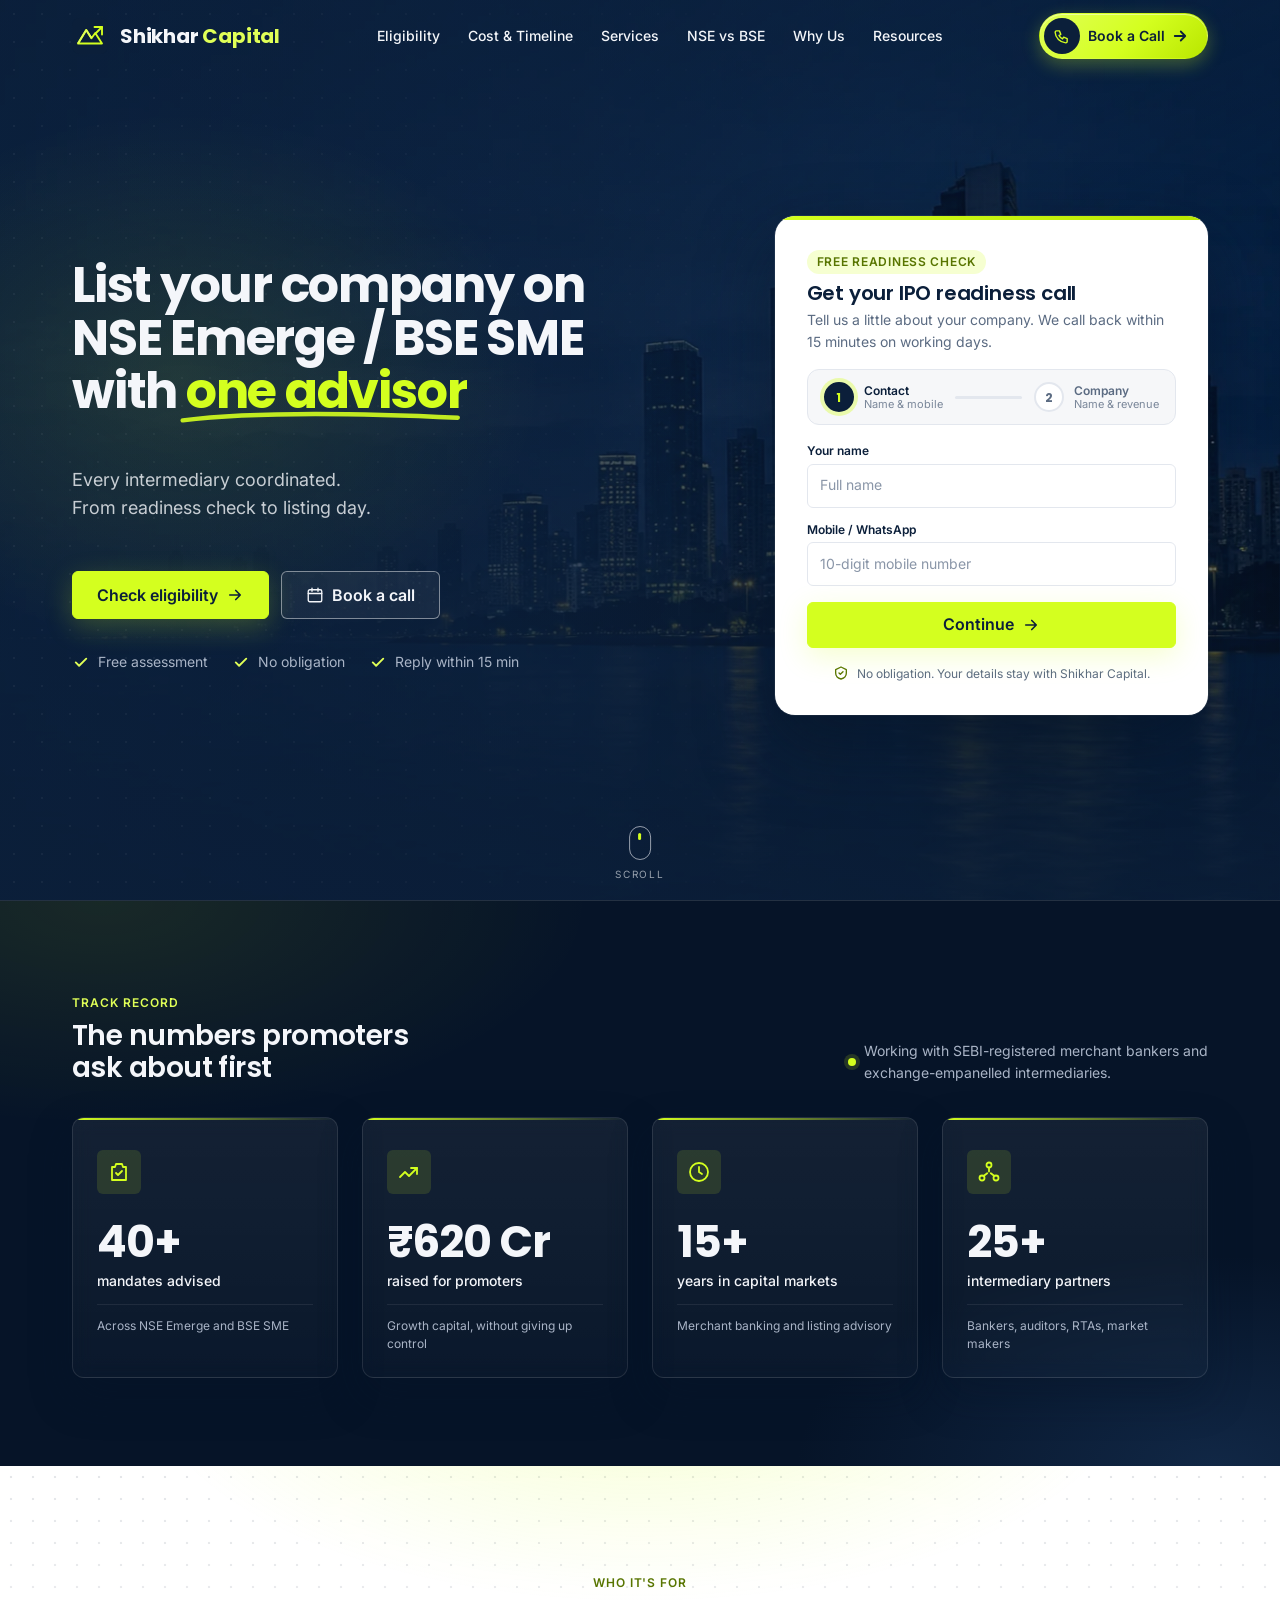
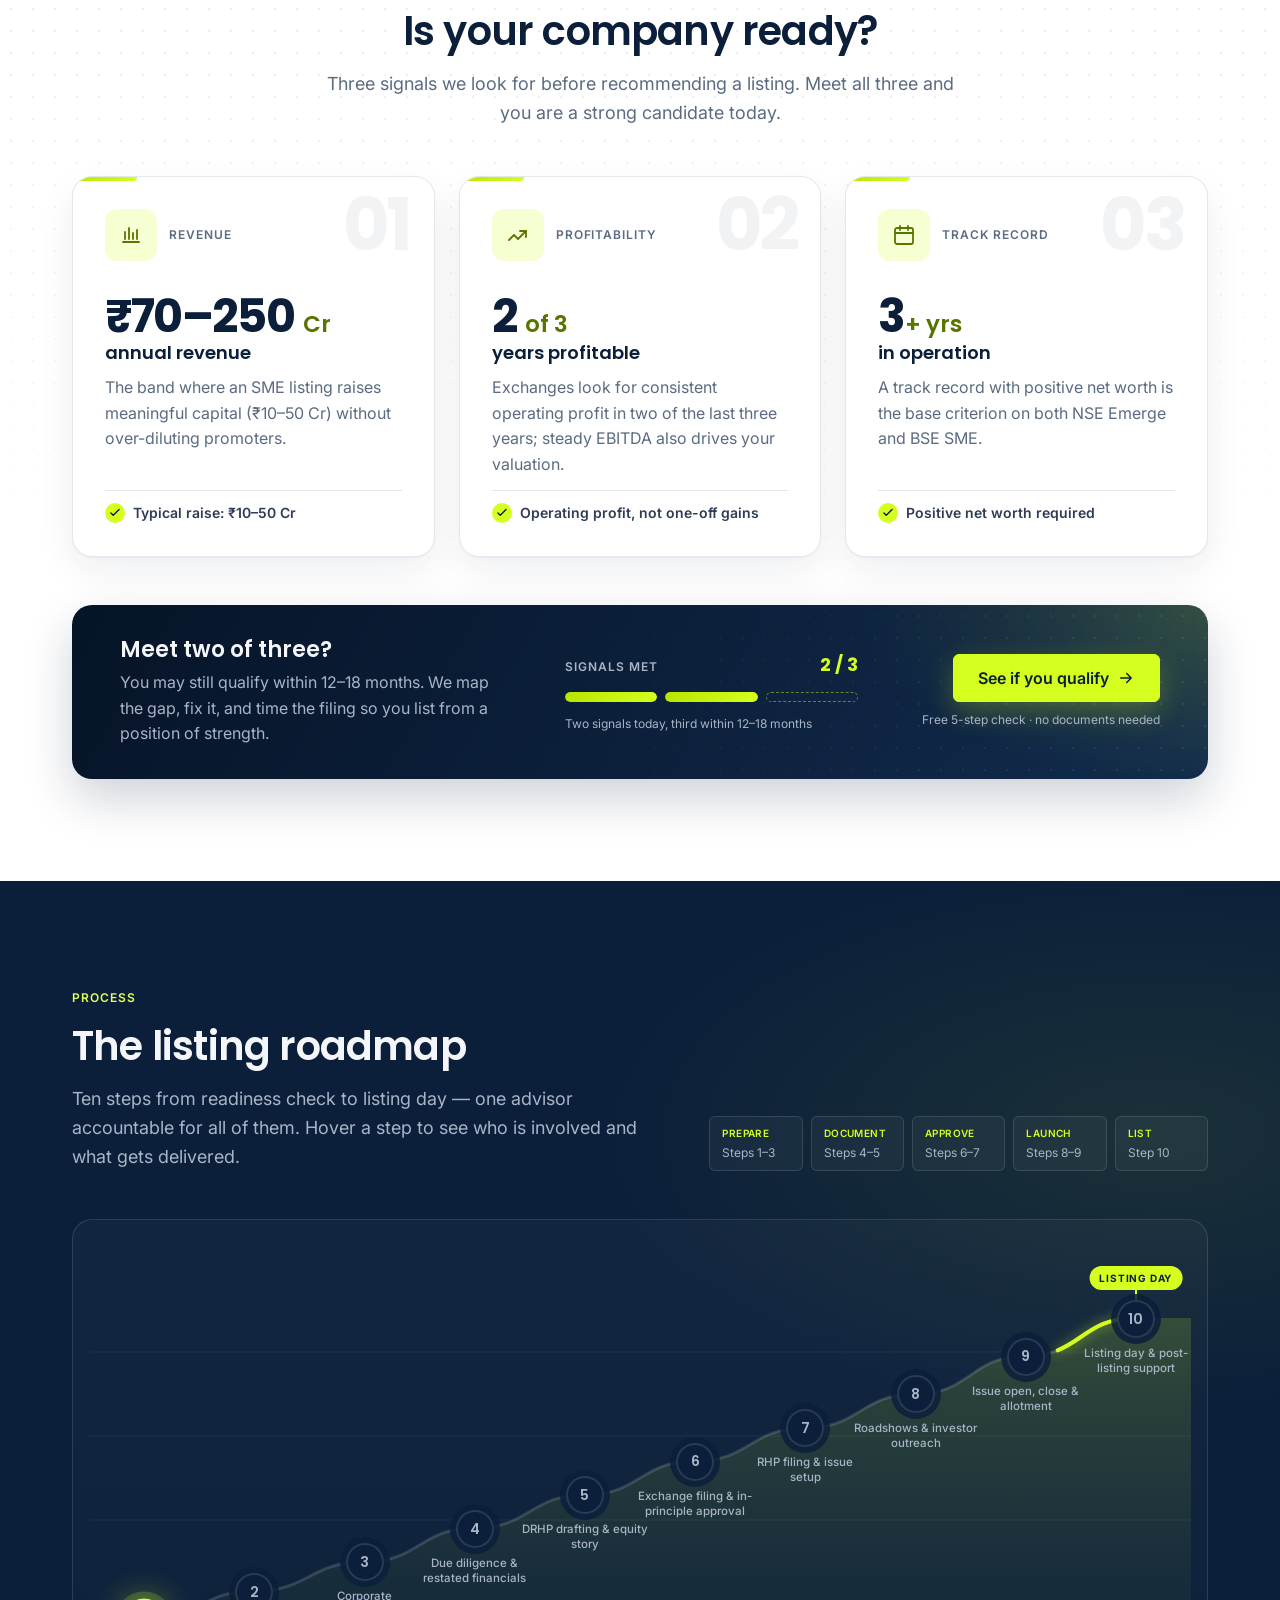
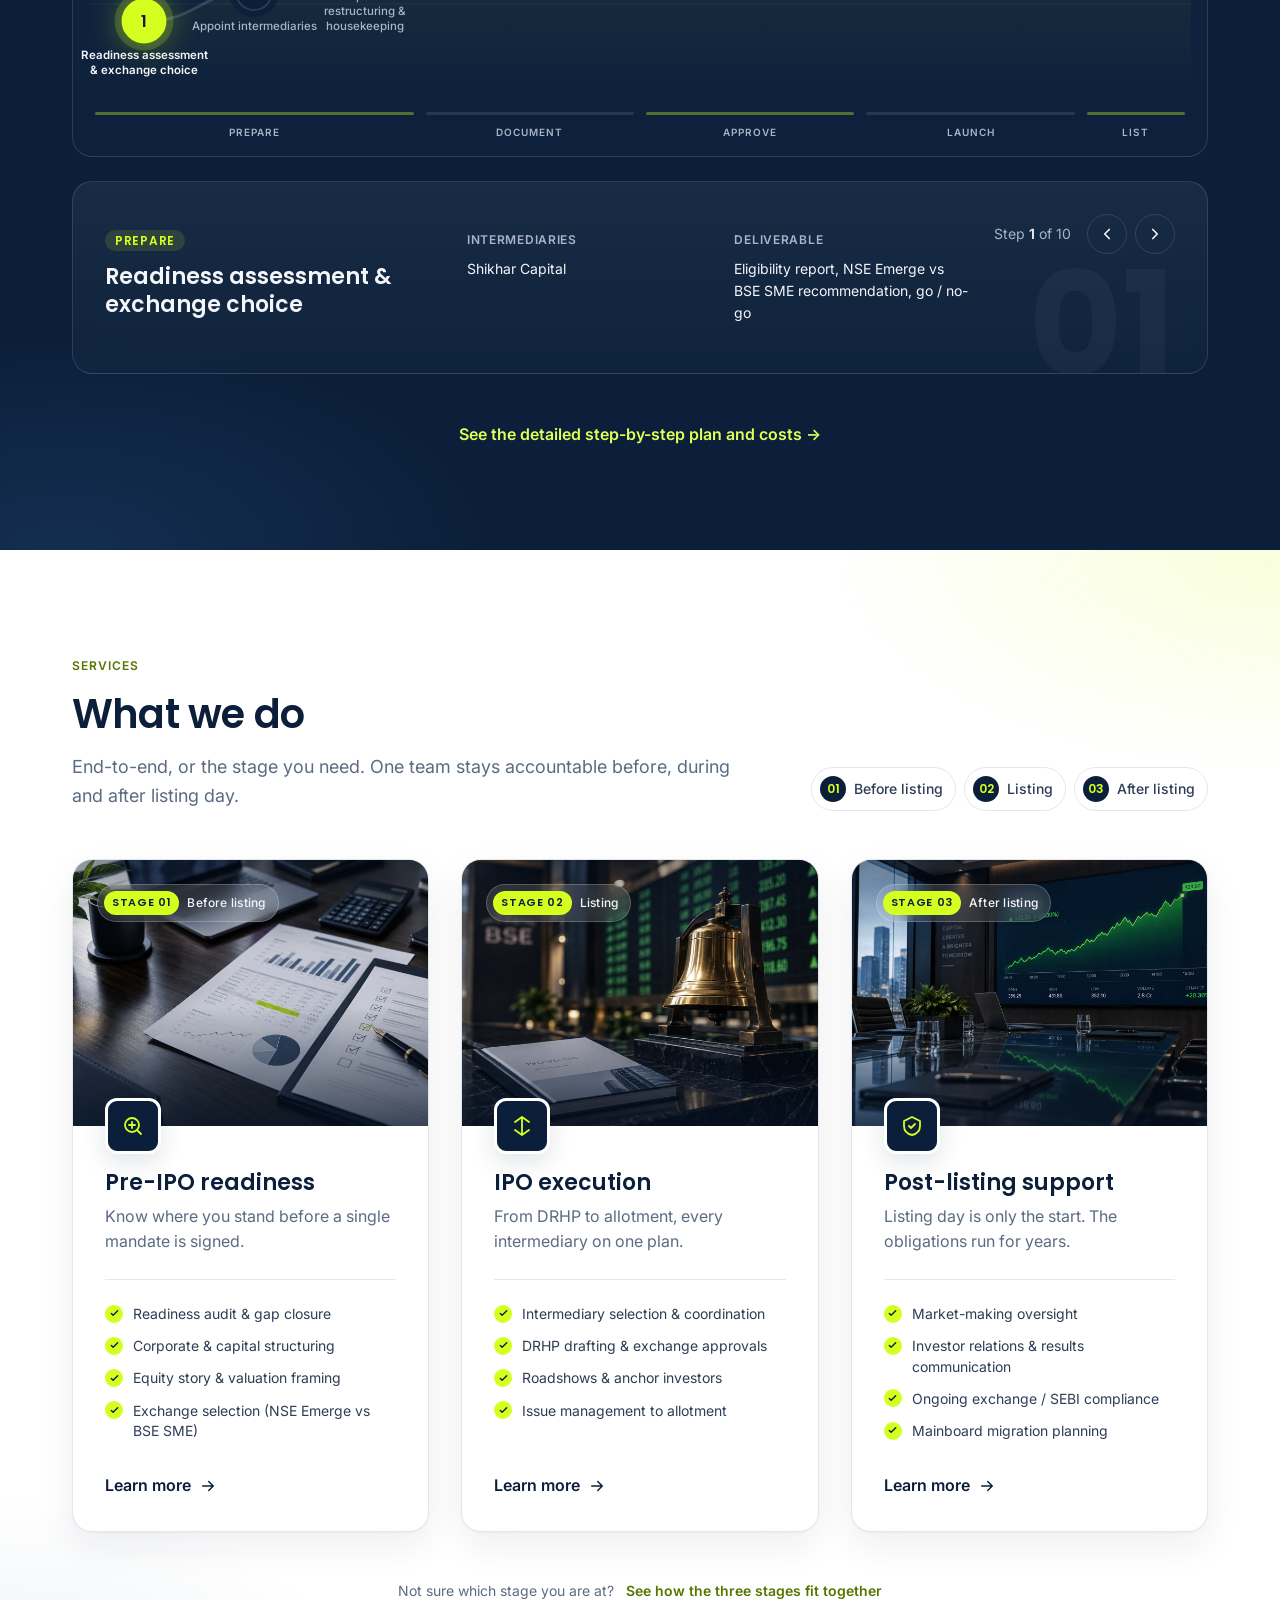
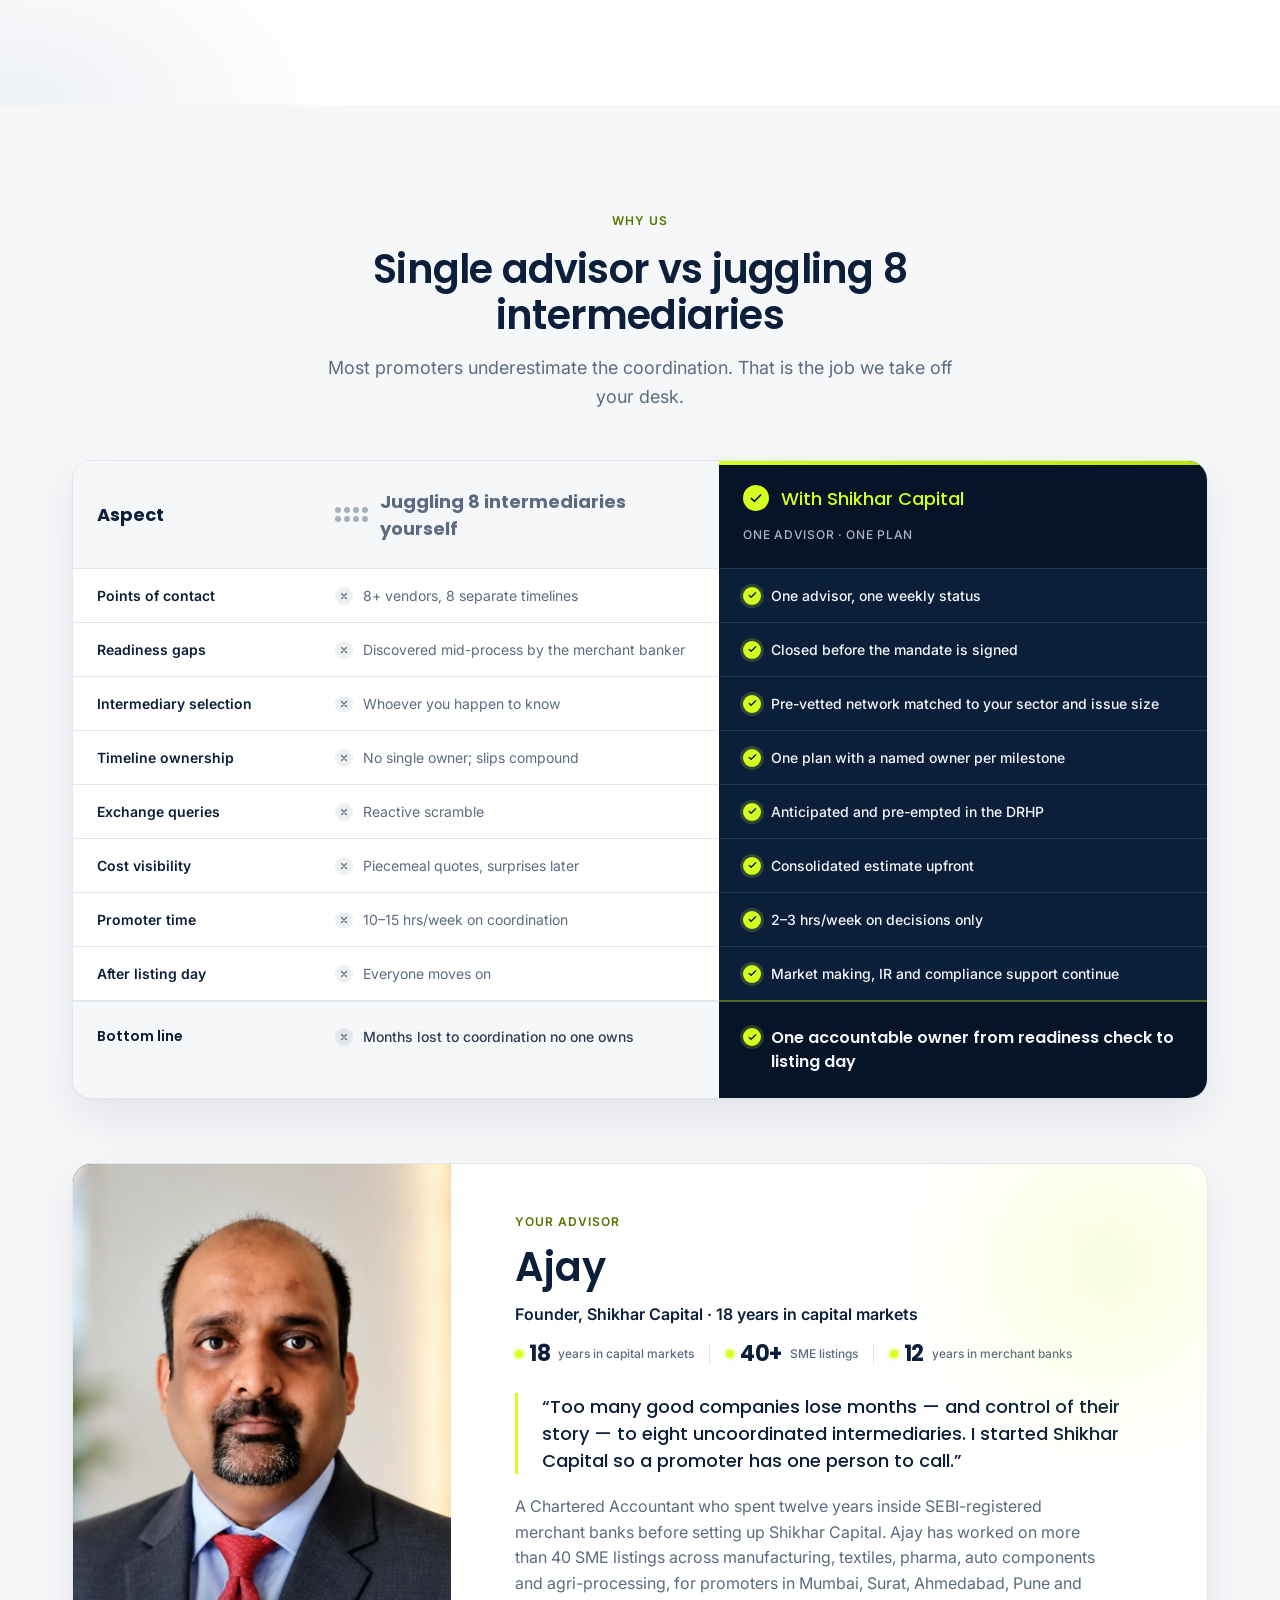
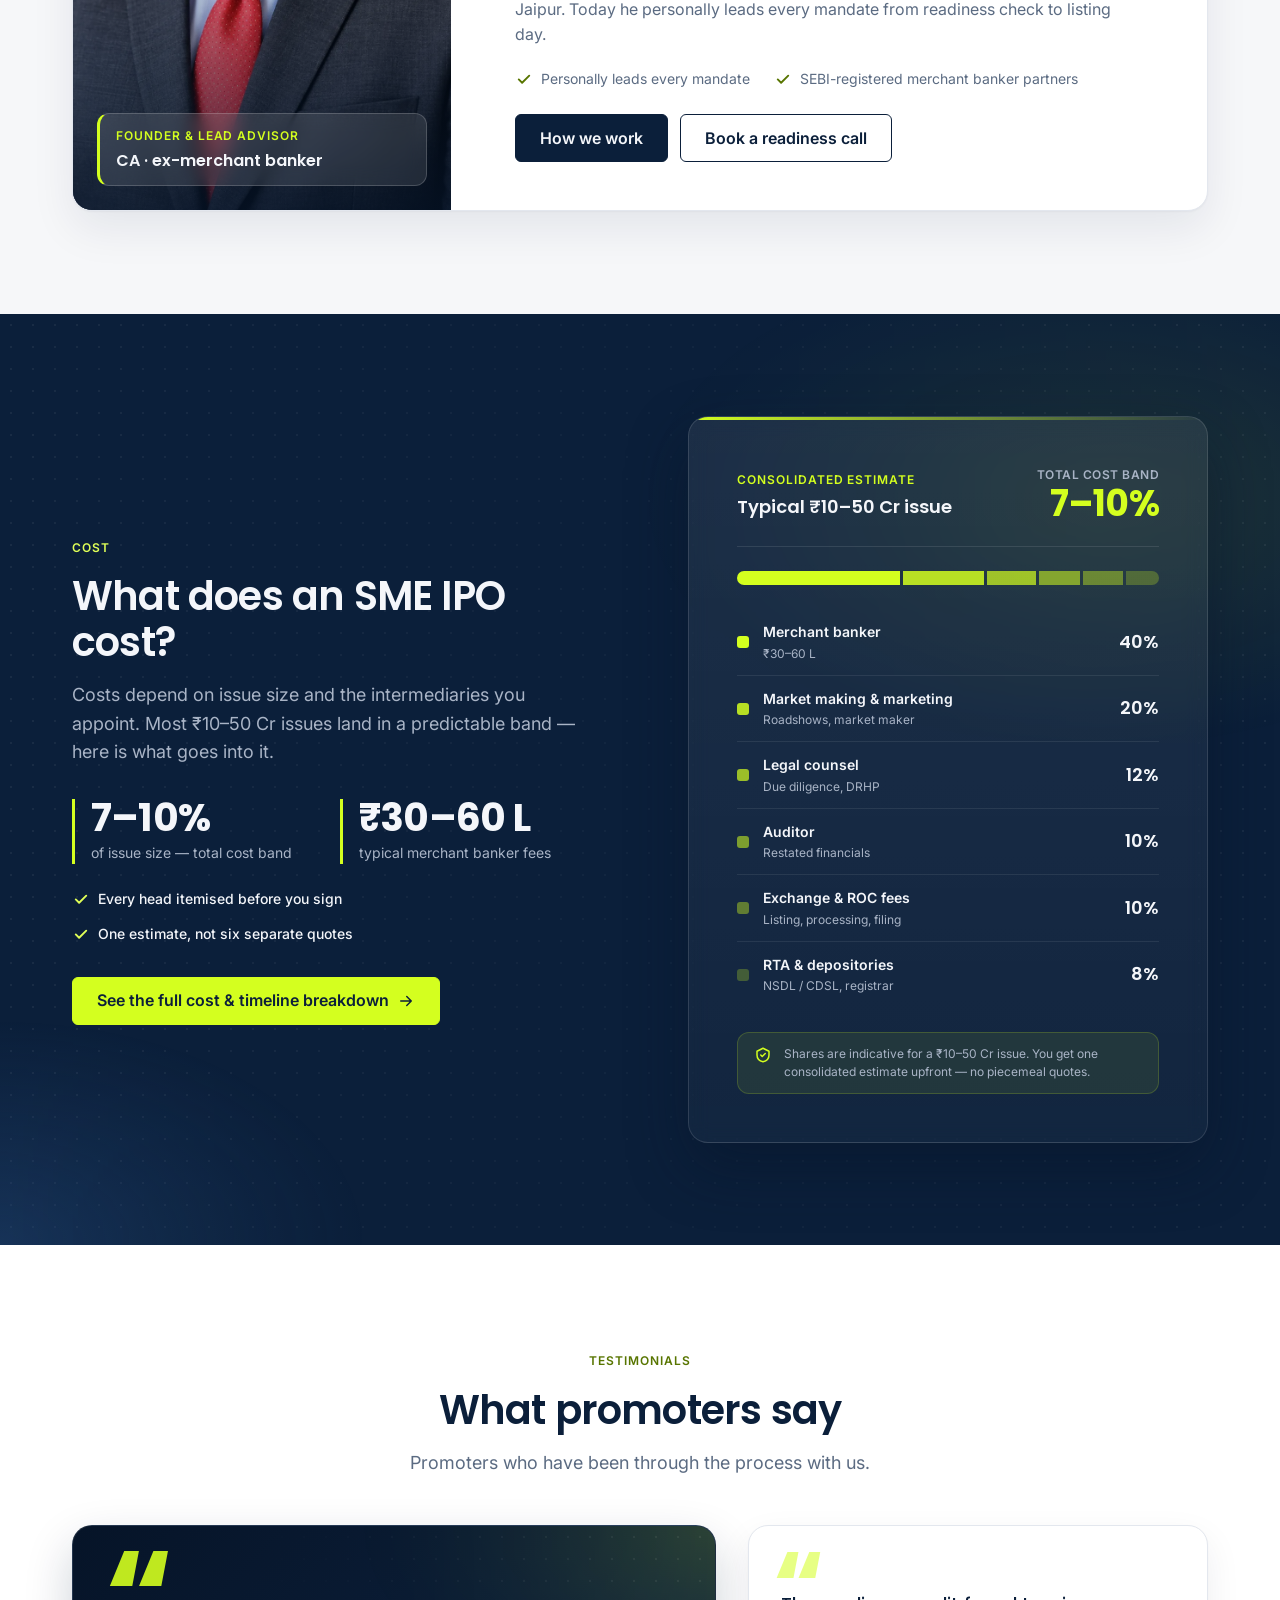
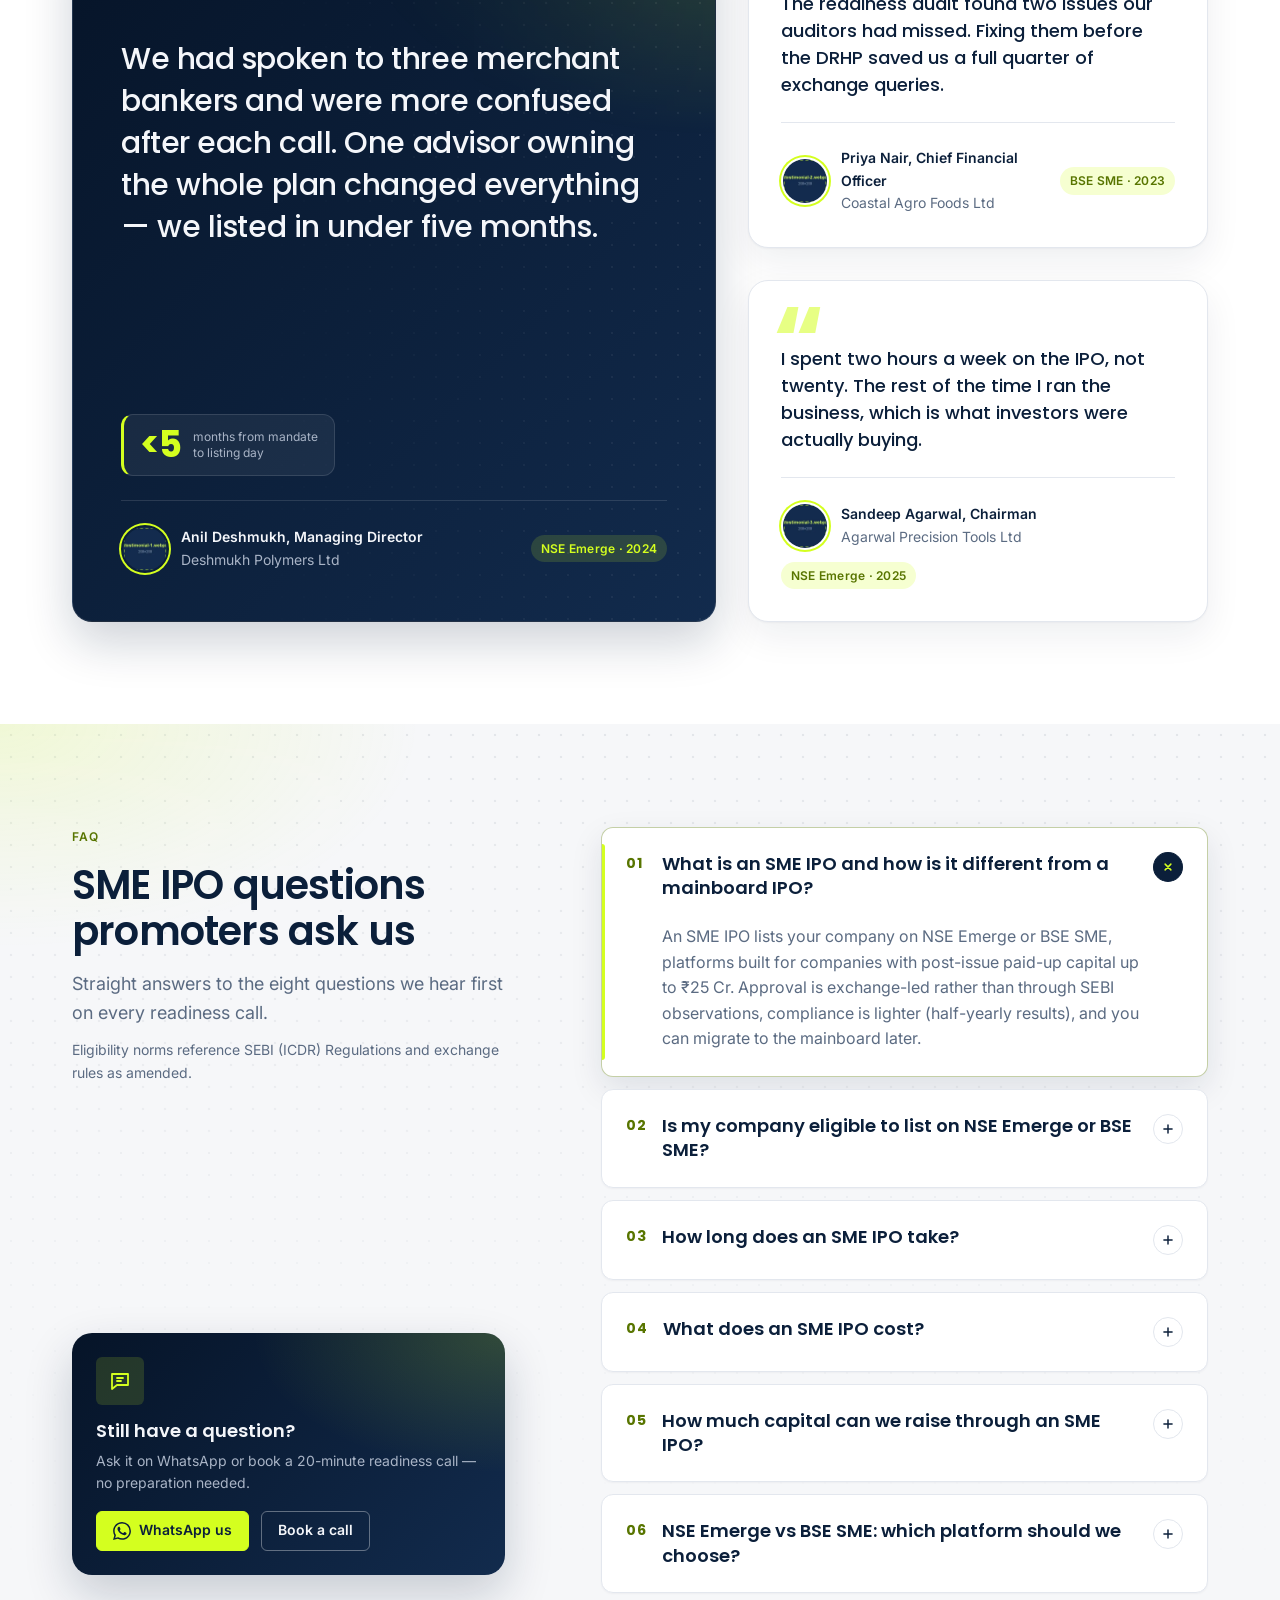
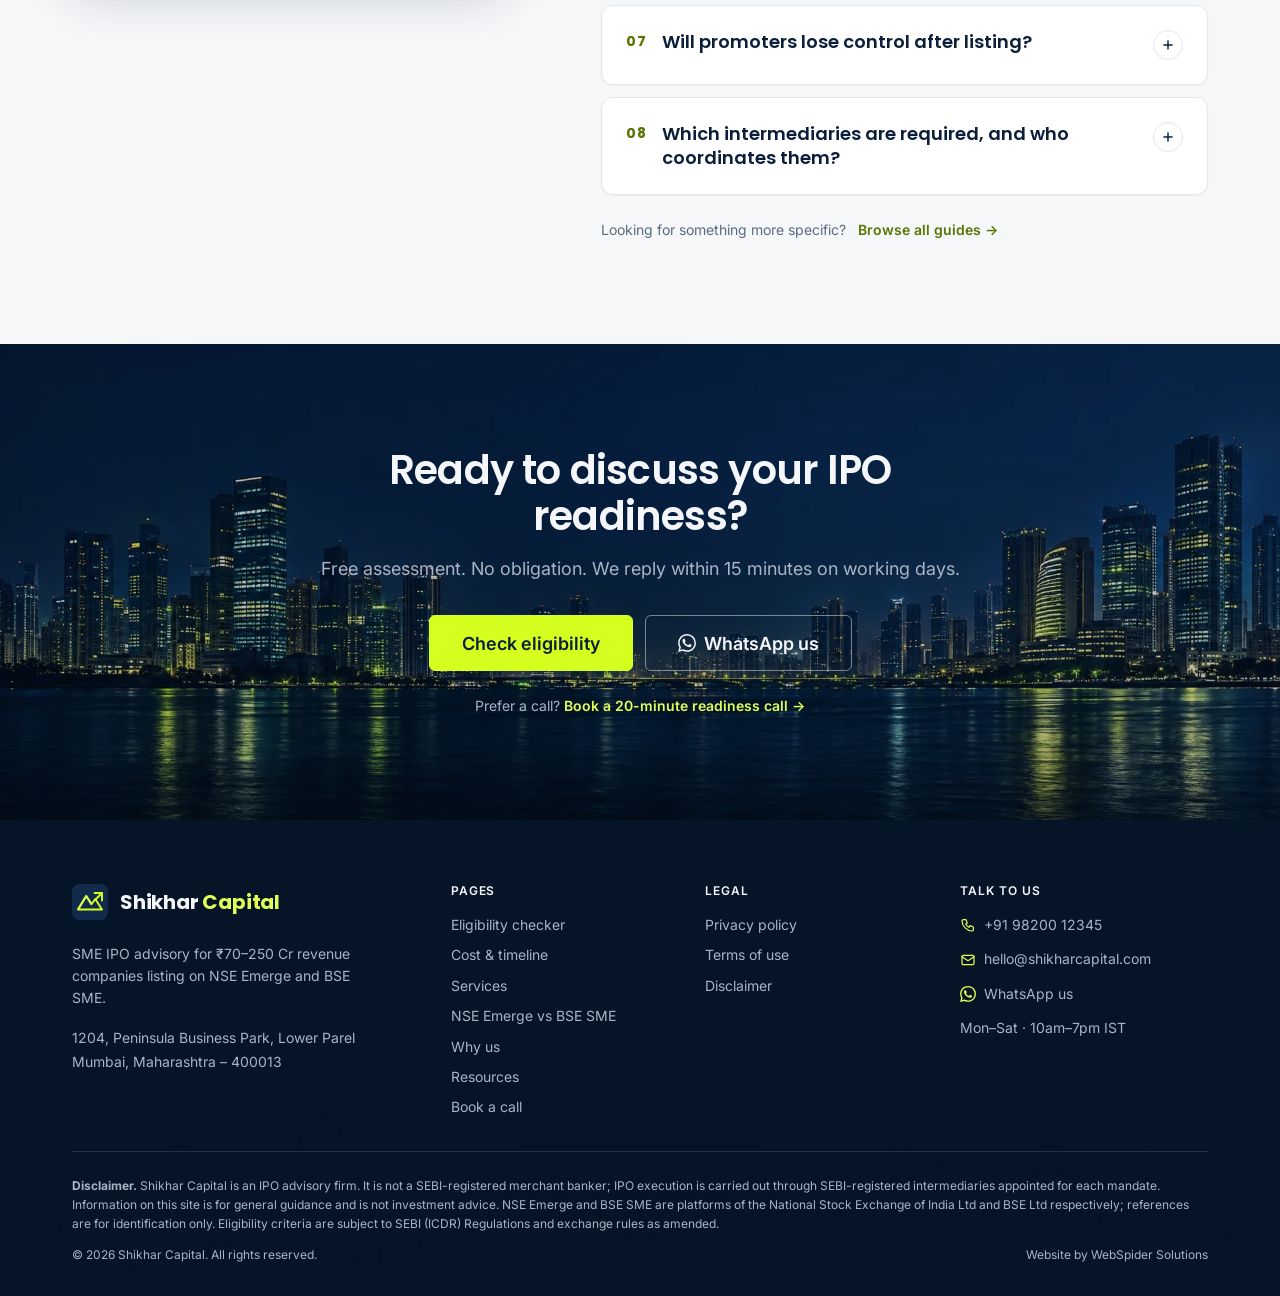
==== commit 4c1510e7: "Use the client's founder name, Ajay Replaces the sample "Vikram Mehta" with the real first name acro" ====
--- a/v1/index.html
+++ b/v1/index.html
@@ -771,7 +771,7 @@
         <!-- Meet your advisor — images/founder.webp (1200×1500 portrait, client photo). SAMPLE DATA name/bio. -->
         <div class="advisor" data-reveal>
           <div class="advisor__media">
-            <img class="advisor__img" src="images/founder.webp" alt="Vikram Mehta, Founder of Shikhar Capital" width="1200" height="1500" loading="lazy" decoding="async">
+            <img class="advisor__img" src="images/founder.webp" alt="Ajay, Founder of Shikhar Capital" width="1200" height="1500" loading="lazy" decoding="async">
             <!-- SAMPLE DATA: caption card over the photo -->
             <div class="advisor__badge">
               <span class="advisor__badge-label">Founder &amp; lead advisor</span>
@@ -780,7 +780,7 @@
           </div>
           <div class="advisor__body">
             <span class="eyebrow">Your advisor</span>
-            <h3 class="advisor__name"><span data-placeholder>Vikram Mehta</span></h3>
+            <h3 class="advisor__name"><span data-placeholder>Ajay</span></h3>
             <p class="advisor__role"><span data-placeholder>Founder, Shikhar Capital · 18 years in capital markets</span></p>
             <!-- SAMPLE DATA: the three figures mirror the bio below -->
             <ul class="advisor__stats" aria-label="Experience at a glance">
@@ -790,7 +790,7 @@
             </ul>
             <!-- SAMPLE DATA: pull-quote in the founder's voice -->
             <blockquote class="advisor__quote"><span data-placeholder>“Too many good companies lose months — and control of their story — to eight uncoordinated intermediaries. I started Shikhar Capital so a promoter has one person to call.”</span></blockquote>
-            <p class="advisor__bio"><span data-placeholder>A Chartered Accountant who spent twelve years inside SEBI-registered merchant banks before setting up Shikhar Capital. Vikram has worked on more than 40 SME listings across manufacturing, textiles, pharma, auto components and agri-processing, for promoters in Mumbai, Surat, Ahmedabad, Pune and Jaipur. Today he personally leads every mandate from readiness check to listing day.</span></p>
+            <p class="advisor__bio"><span data-placeholder>A Chartered Accountant who spent twelve years inside SEBI-registered merchant banks before setting up Shikhar Capital. Ajay has worked on more than 40 SME listings across manufacturing, textiles, pharma, auto components and agri-processing, for promoters in Mumbai, Surat, Ahmedabad, Pune and Jaipur. Today he personally leads every mandate from readiness check to listing day.</span></p>
             <ul class="trust-list trust-list--light">
               <li><svg viewBox="0 0 24 24" fill="none" stroke="currentColor" stroke-width="2.5" stroke-linecap="round" stroke-linejoin="round" aria-hidden="true"><path d="M5 12.5l4.5 4.5L19 7.5"/></svg>Personally leads every mandate</li>
               <li><svg viewBox="0 0 24 24" fill="none" stroke="currentColor" stroke-width="2.5" stroke-linecap="round" stroke-linejoin="round" aria-hidden="true"><path d="M5 12.5l4.5 4.5L19 7.5"/></svg>SEBI-registered merchant banker partners</li>
@@ -1097,7 +1097,7 @@
           <!-- SAMPLE DATA: advisor name -->
           <div class="book__advisor">
             <img src="images/founder-face.webp" alt="" width="400" height="400" loading="lazy" decoding="async">
-            <span><b><span data-placeholder>Vikram Mehta</span></b><small>Founder · takes every readiness call</small></span>
+            <span><b><span data-placeholder>Ajay</span></b><small>Founder · takes every readiness call</small></span>
           </div>
           <p class="book__trust">Free · No obligation · Mon–Sat, 10am–7pm IST</p>
         </div>
